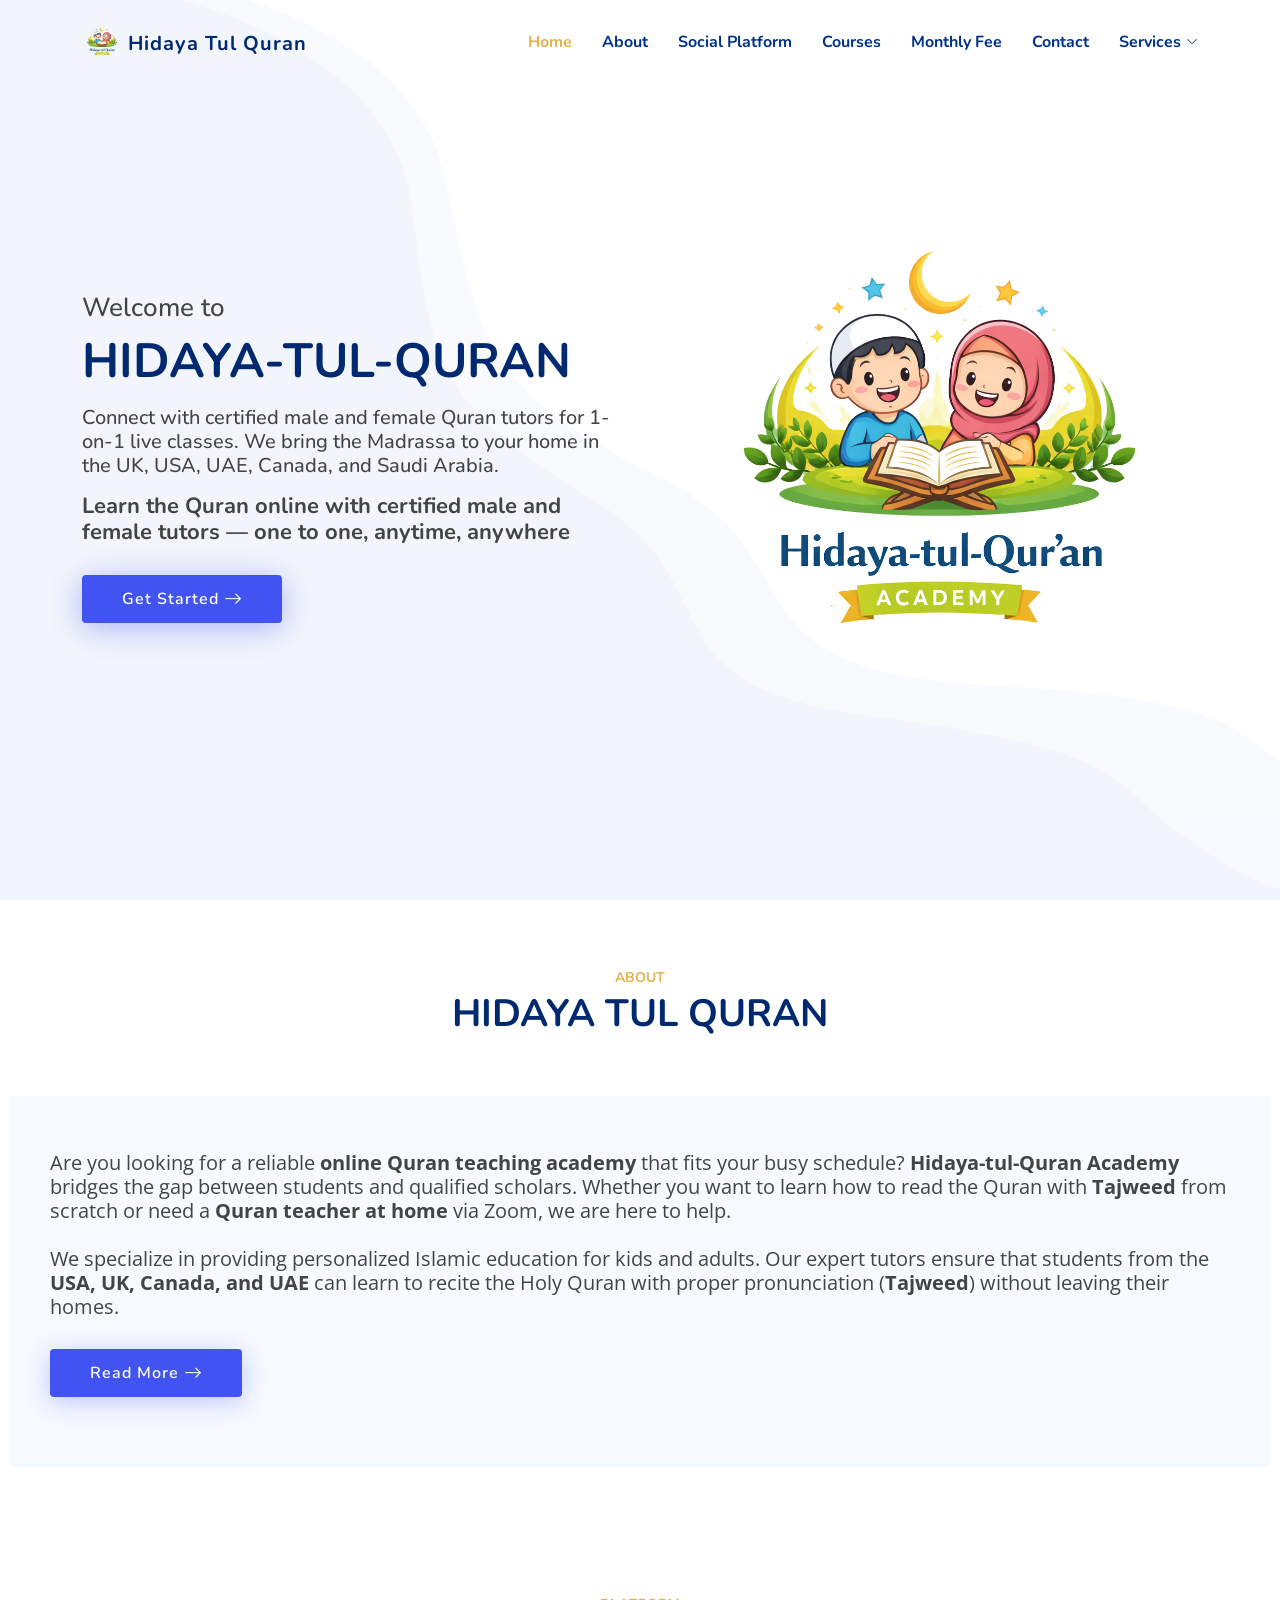
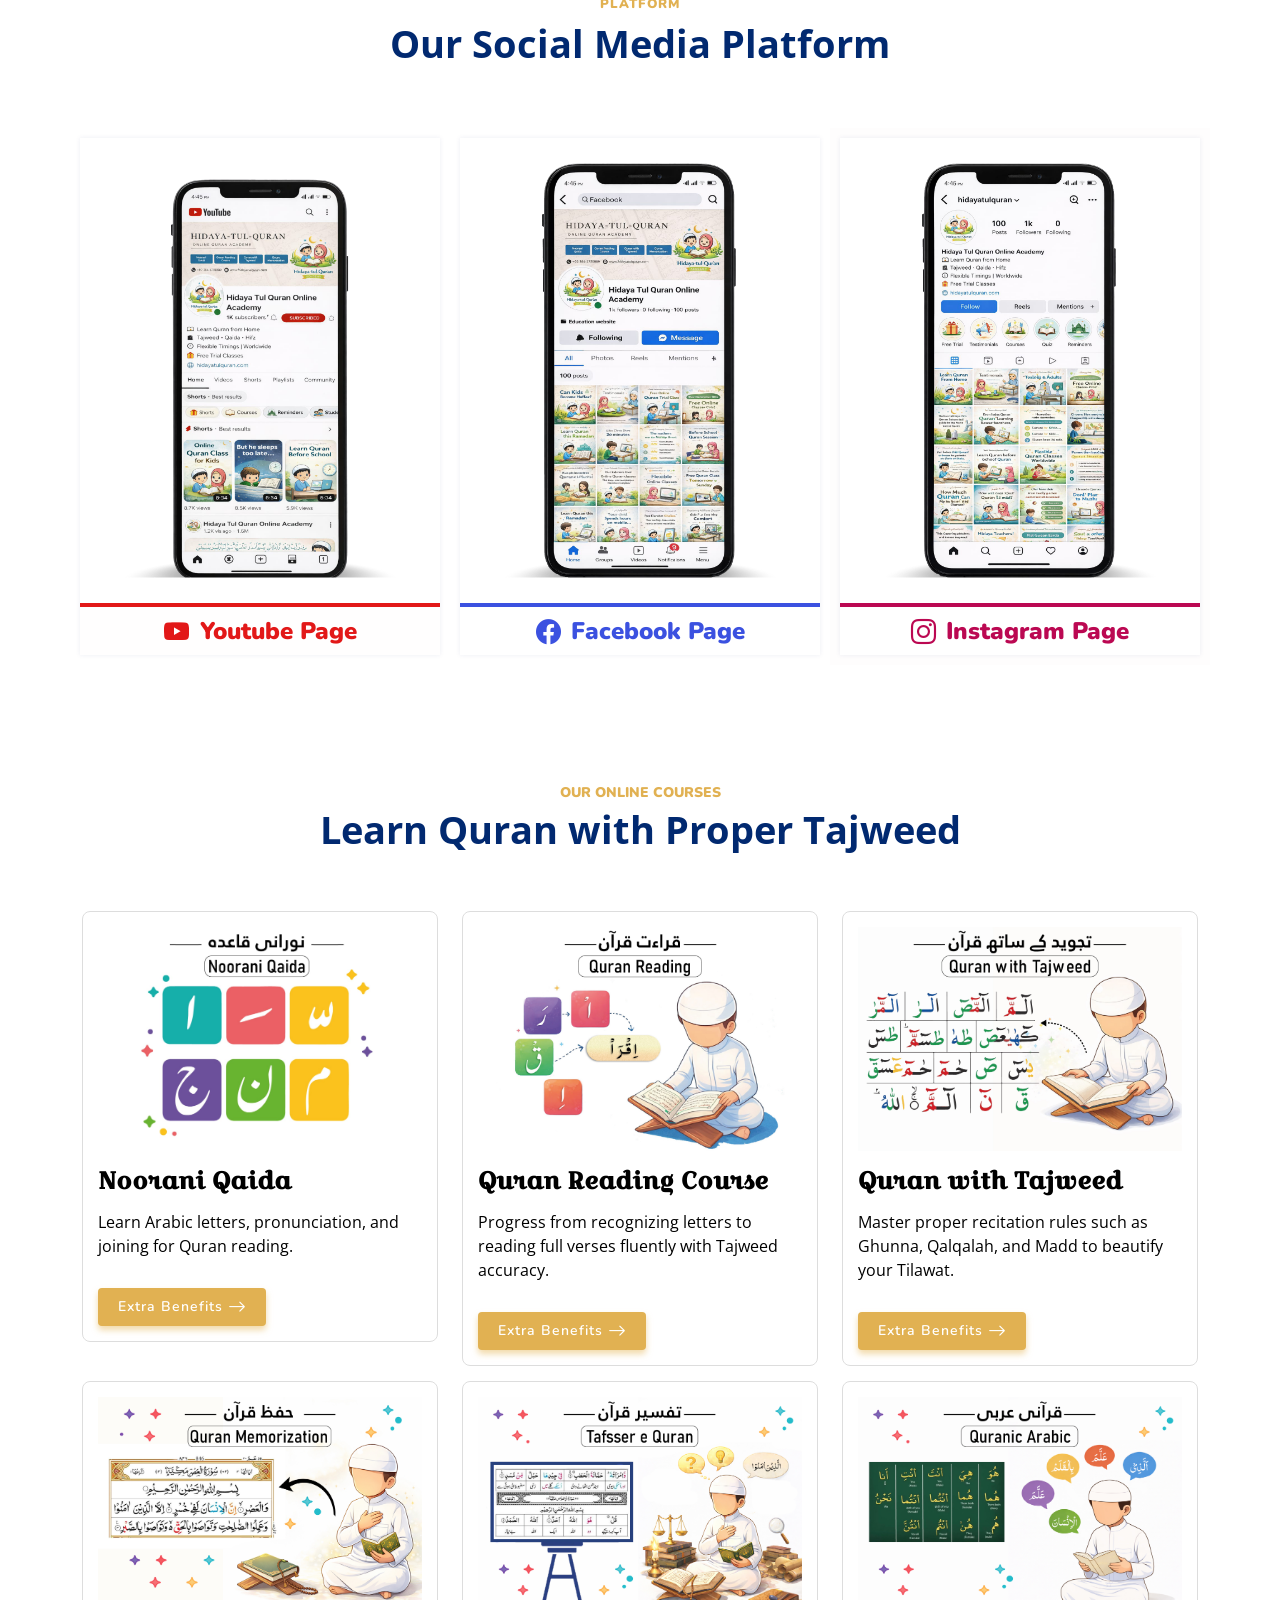
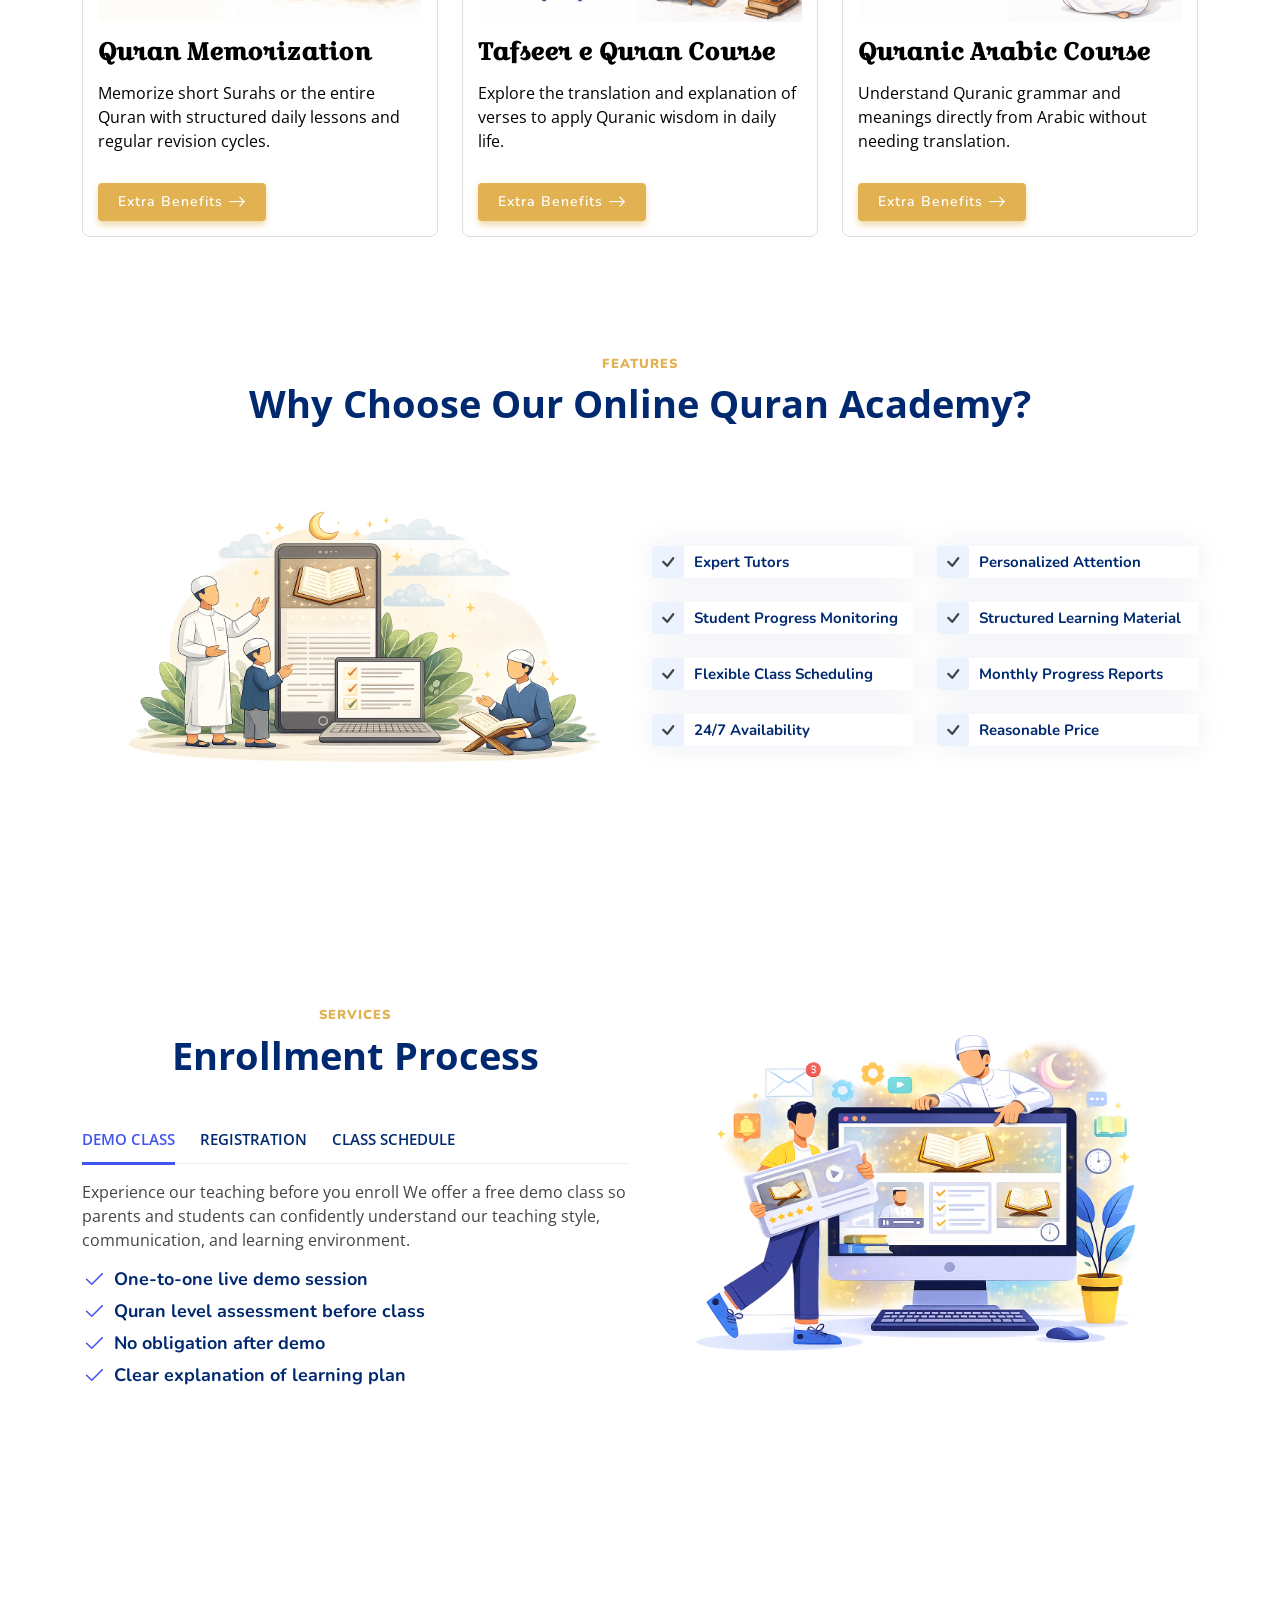
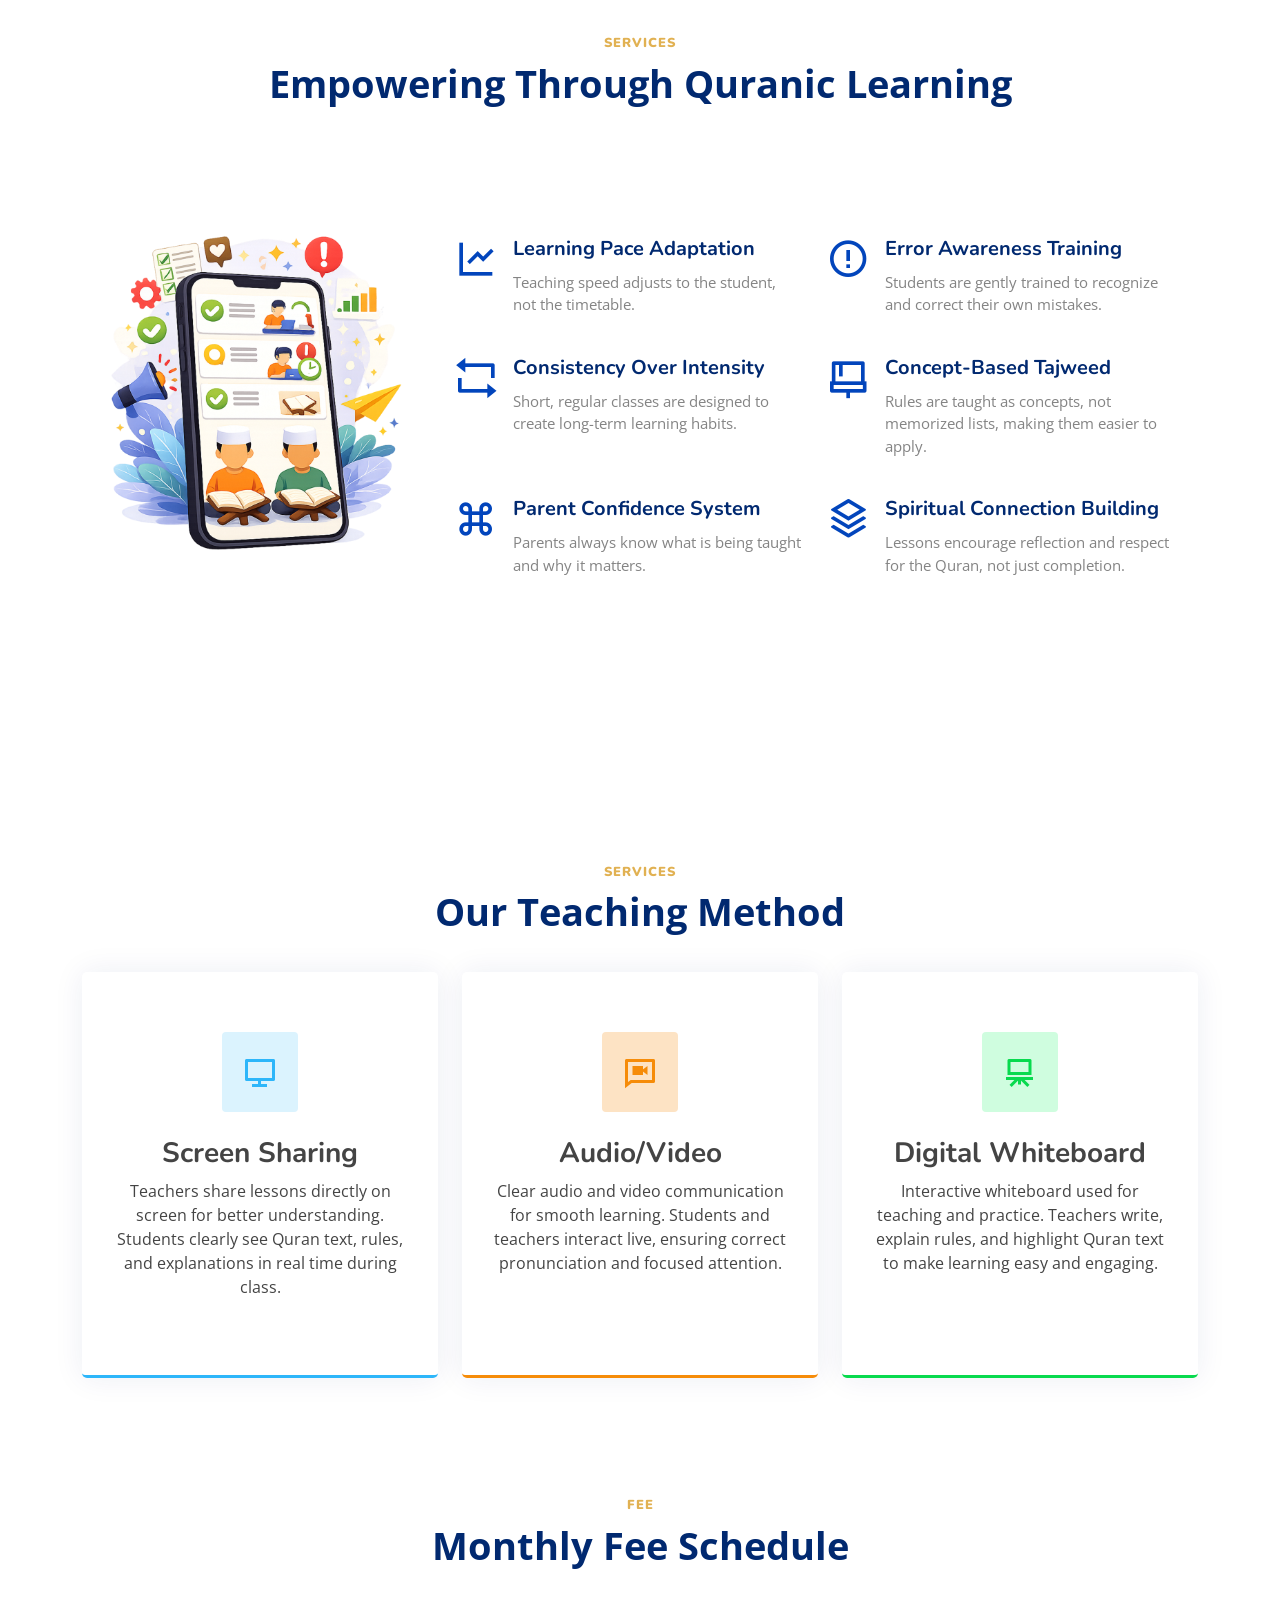
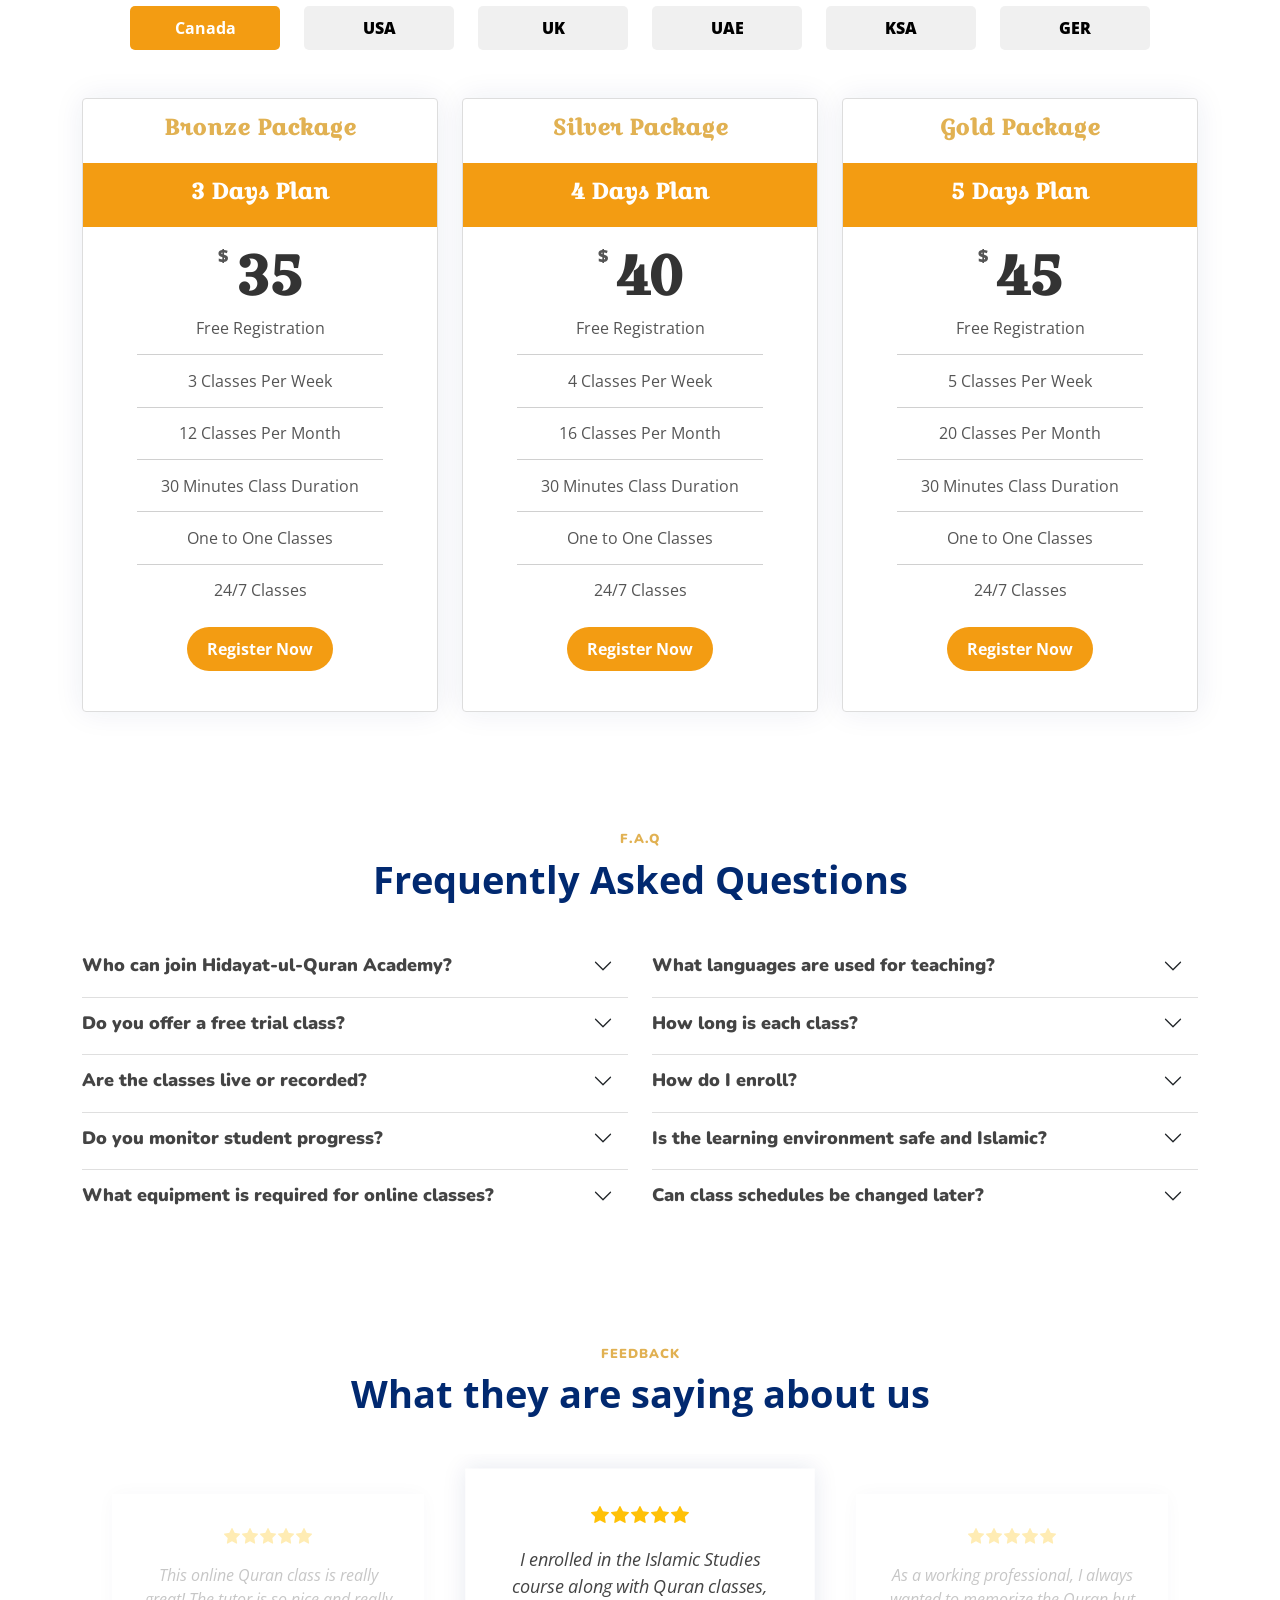
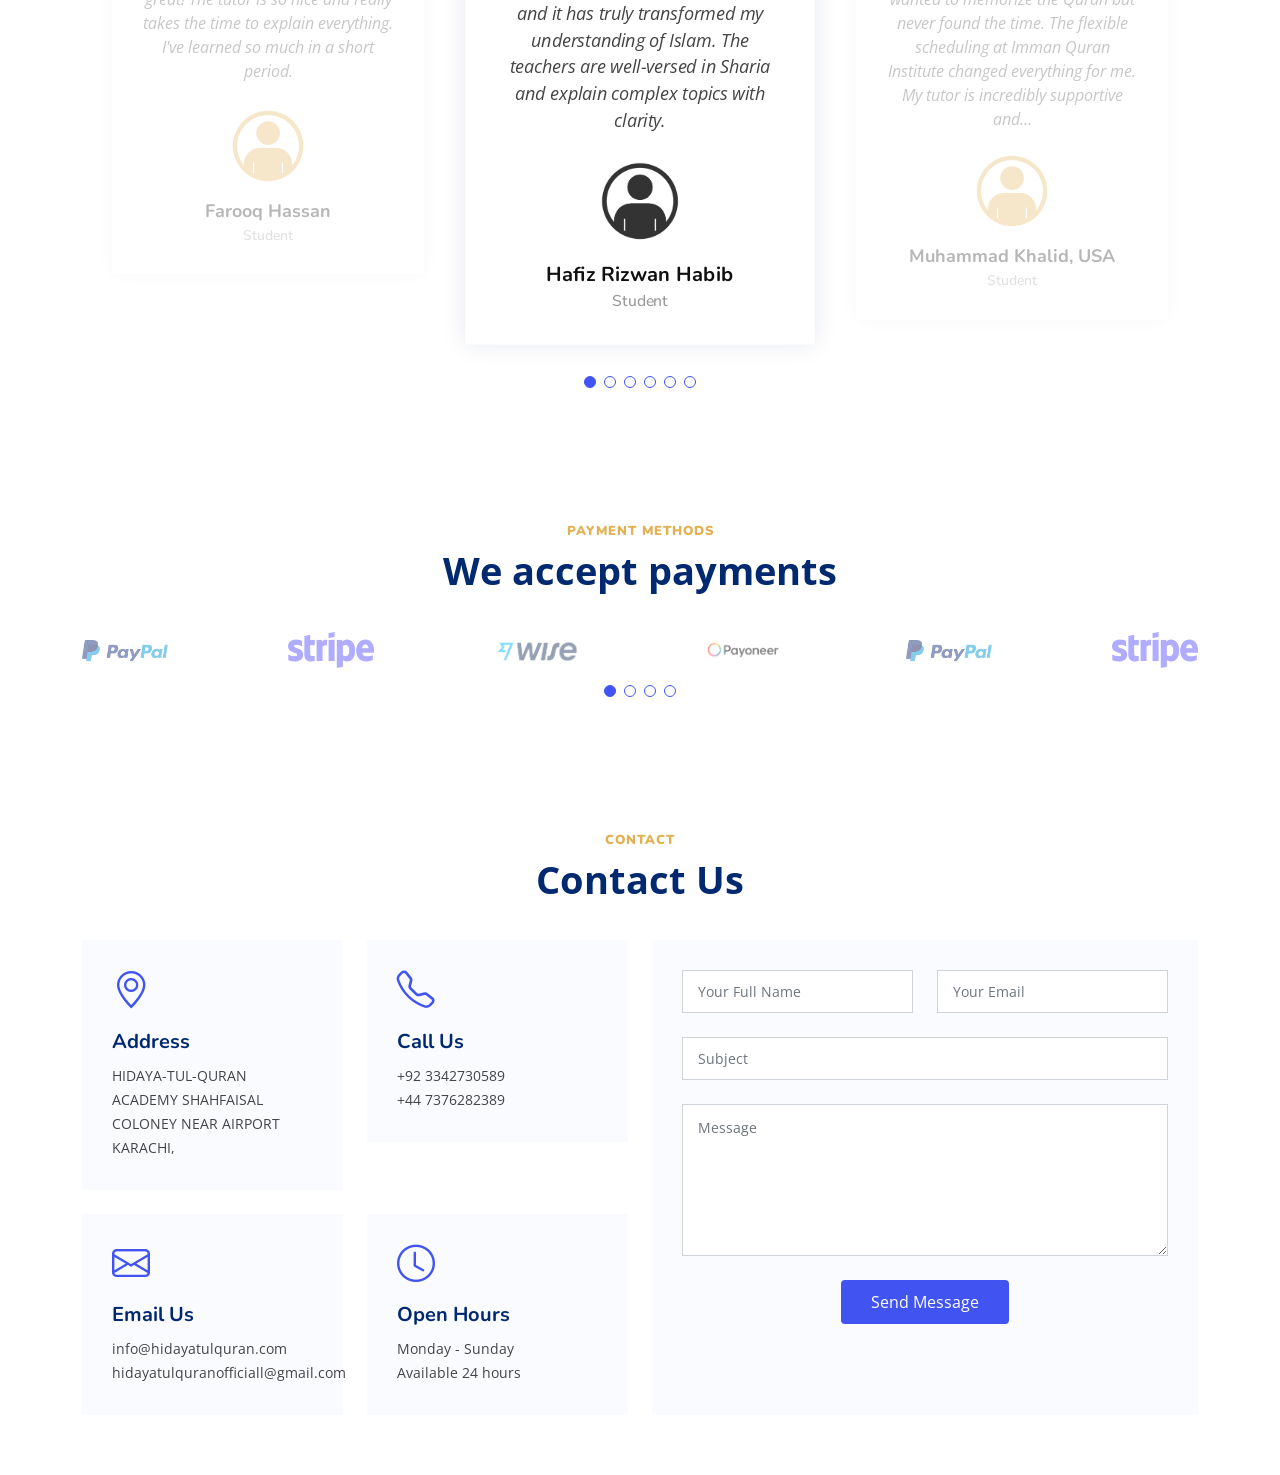
==== index.html @ 9918503b "first commit" ====
<!DOCTYPE html>
<html lang="en">

<head>
  <meta charset="utf-8">
  <meta content="width=device-width, initial-scale=1.0" name="viewport">

  <title>Hidaya Tul Quran - Index</title>

  <meta name="description"
    content="Hidayatul Quran is an online Quran academy offering Quranic education to students worldwide, including the USA, UK, KSA, Germany, Canada, and AED. Learn Quran, Tajweed, and Islamic studies from qualified teachers at your convenience.">

  <meta name="keywords"
    content="online Quran academy, Quran education, learn Quran, Tajweed, Quran classes, Quranic studies, Hidayatul Quran, Quran lessons, Quran online, Islamic studies, USA, UK, KSA, Germany, Canada, AEDExpert Tutors, Personalized Attention, Student Progress Monitoring, Structured Learning Material, Flexible Class Scheduling, Monthly Progress Reports, 24/7 Availability, Reasonable Price, Noorani Qaida, Quran Reading Course, Quran with Tajweed, Quran Memorization, Tafseer e Quran Course, Quranic Arabic Course">

  <!-- Favicons -->
  <link href="assets/img/hidayatulquran1.png" rel="icon" alt="hidayatulquran">
  <link href="assets/img/hidayatulquran1.png" rel="apple-touch-icon" alt="hidayatulquran">

  <!-- Google Fonts -->
  <link
    href="https://fonts.googleapis.com/css?family=Open+Sans:300,300i,400,400i,600,600i,700,700i|Nunito:300,300i,400,400i,600,600i,700,700i|Poppins:300,300i,400,400i,500,500i,600,600i,700,700i|Croissant+One|Noto+Sans&display=swap"
    rel="stylesheet">

  <link href="https://cdnjs.cloudflare.com/ajax/libs/font-awesome/5.15.4/css/all.min.css" rel="stylesheet">
  <!-- <link href="https://cdnjs.cloudflare.com/ajax/libs/font-awesome/5.15.4/css/all.min.css" rel="stylesheet"> -->

  <head>
    <link href="https://fonts.googleapis.com/css2?family=Noto+Sans&display=swap" rel="stylesheet">
  </head>

  <!-- Vendor CSS Files -->
  <link href="assets/vendor/bootstrap/css/bootstrap.min.css" rel="stylesheet">
  <link href="assets/vendor/bootstrap-icons/bootstrap-icons.css" rel="stylesheet">
  <link href="assets/vendor/aos/aos.css" rel="stylesheet">
  <link href="assets/vendor/remixicon/remixicon.css" rel="stylesheet">
  <link href="assets/vendor/swiper/swiper-bundle.min.css" rel="stylesheet">
  <link href="assets/vendor/glightbox/css/glightbox.min.css" rel="stylesheet">

  <!-- Template Main CSS File -->
  <link href="assets/css/style.css" rel="stylesheet">

  <!-- =======================================================
  * Template Name: FlexStart - v1.4.0
  * Template URL: https://bootstrapmade.com/flexstart-bootstrap-startup-template/
  * Author: BootstrapMade.com
  * License: https://bootstrapmade.com/license/
  ======================================================== -->

  <style>
    .plan-card {
      border: 1px solid #ddd;
      border-radius: 8px;
      padding: 20px;
      text-align: center;
      background-color: #e74c3c;
      /* Red background color */
      box-shadow: 0 4px 10px rgba(0, 0, 0, 0.1);
      transition: transform 0.3s ease;
    }

    .plan-card:hover {
      transform: translateY(-10px);
    }

    .plan-title {
      color: #ffffff;
      font-size: 22px;
      font-weight: bold;
    }

    .plan-price {
      font-size: 36px;
      font-weight: bold;
      color: #333;
    }

    .plan-card p {
      color: #555;
      margin-bottom: 10px;
    }

    .btn-register {
      background-color: #f39c12;
      border-radius: 50px;
      padding: 12px 20px;
      border: none;
      color: white;
      font-weight: bold;
      margin-top: 15px;
      cursor: pointer;
      transition: background-color 0.3s;
    }

    .btn-register:hover {
      background-color: #e67e22;
    }
  </style>

  <script>
    function toggleText() {
      var moreText = document.getElementById("moreText");
      var readMoreButton = document.querySelector(".btn-read-more span");

      if (moreText.style.display === "none") {
        moreText.style.display = "block";
        readMoreButton.textContent = "Read Less";
      } else {
        moreText.style.display = "none";
        readMoreButton.textContent = "Read More";
      }
    }
  </script>
</head>

<body>

  <!-- ======= Header ======= -->
  <header id="header" class="header fixed-top">
    <div class="container-fluid container-xl d-flex align-items-center justify-content-between">

      <a href="index.html" class="logo d-flex align-items-center">
        <img src="assets/img/hidayatulquran1.png" alt="">
        <span style="font-size: 20px;">Hidaya Tul Quran</span>
      </a>

      <nav id="navbar" class="navbar">
        <ul>
          <li><a class="nav-link scrollto active" href="#hero">Home</a></li>
          <li><a class="nav-link scrollto" href="#about">About</a></li>
          <li><a class="nav-link scrollto" href="#SocialPlatform">Social Platform</a></li>
          <li><a class="nav-link scrollto" href="#QuranCourses">Courses</a></li>
          <li><a class="nav-link scrollto" href="#MonthlyFee">Monthly Fee</a></li>
          <li><a class="nav-link scrollto" href="#contact">Contact</a></li>
          <li class="dropdown"><a href="#"><span>Services</span> <i class="bi bi-chevron-down"></i></a>
            <ul>
              <li><a href="#EnrollmentProcess">Enrollment Process</a></li>

              <li class="dropdown"><a href="#"><span>Specialities</span> <i class="bi bi-chevron-right"></i></a>
                <ul>
                  <li><a href="#features">Why Choose</a></li>
                  <li><a href="#OurTeachingMethod">Our Teaching Method</a></li>
                  <li><a href="#EmpoweringStudents">Empowering Students</a></li>

                </ul>
              </li>
              <li><a href="#faq">F.A.Q</a></li>
            </ul>
          </li>
        </ul>
        <i class="bi bi-list mobile-nav-toggle"></i>
      </nav><!-- .navbar -->

    </div>
  </header><!-- End Header -->

  <!-- ======= Hero Section ======= -->
  <section id="hero" class="hero d-flex align-items-center">

    <div class="container">
      <div class="row">
        <div class="col-lg-6 d-flex flex-column justify-content-center">
          <!-- <h2 data-aos="fade-up" data-aos-delay="400">Assalamu 'Alaikum, Welcome to</h2> -->
          <h2 data-aos="fade-up" style="margin-bottom: 10px;">Welcome to</h2>
          <h1 data-aos="fade-up">HIDAYA-TUL-QURAN</h1>
          <!-- <h2 data-aos="fade-up" data-aos-delay="400">Islamic Scholar, President and Founder of Jamia'Ali (R.A)</h2> -->
          <h2 data-aos="fade-up" data-aos-delay="400" style="font-size: 20px;">Connect with certified male and female
            Quran tutors for 1-on-1 live classes. We bring the Madrassa to your home in the UK, USA, UAE, Canada, and
            Saudi Arabia.
          </h2>
          <h2 data-aos="fade-up" data-aos-delay="400" style="font-size: 22px; font-weight: bold;">
            Learn the Quran online with certified male and female tutors — one to one, anytime, anywhere
          </h2>

          <div data-aos="fade-up" data-aos-delay="600">
            <div class="text-center text-lg-start">
              <a href="#about"
                class="btn-get-started scrollto d-inline-flex align-items-center justify-content-center align-self-center">
                <span>Get Started</span>
                <i class="bi bi-arrow-right"></i>
              </a>
            </div>
          </div>
        </div>
        <div class="col-lg-6 hero-img" data-aos="zoom-out" data-aos-delay="100" style="padding: 1%;">
          <img src="assets/img/hidayatulquran1.png" class="img-fluid" , width="95%" , height='95%' ,
            alt="hidayatulquran">
        </div>
      </div>
    </div>

  </section><!-- End Hero -->

  <main id="main">
    <!-- ======= Values Section ======= -->
    <section id="about" class="about">

      <div data-aos="fade-up" style="width: 100%; padding: 10px; ">
        <header class="section-header">
          <h3 style="color: #E1B152;">About</h23>
            <p>Hidaya Tul Quran</p>
        </header>

        <div class="content" style="width: 100%;">
          <p style="font-size: 20px;">
            Are you looking for a reliable <strong>online Quran teaching academy</strong> that fits your busy schedule?
            <strong>Hidaya-tul-Quran Academy</strong> bridges the gap between students and qualified scholars. Whether
            you want to learn how to read the Quran with <strong>Tajweed</strong> from scratch or need a <strong>Quran
              teacher at home</strong> via Zoom, we are here to help.
            </br>
            <br>
            We specialize in providing personalized Islamic education for kids and adults. Our expert tutors ensure that
            students from the <strong>USA, UK, Canada, and UAE</strong> can learn to recite the Holy Quran with proper
            pronunciation (<strong>Tajweed</strong>) without leaving their homes.
            </br>

          <div class="text-center text-lg-start">
            <a href="javascript:void(0);"
              class="btn-read-more d-inline-flex align-items-center justify-content-center align-self-center"
              onclick="toggleText()">
              <span>Read More</span>
              <i class="bi bi-arrow-right"></i>
            </a>
          </div>
          <!-- The additional content hidden by default -->
          <div id="moreText" style="display:none;">
            <br>
            <strong style="font-size: 24px;">Why choose Hidaya-tul-Quran Academy?</strong>
            <ul style="font-size: 18px; margin: 15px;">
              <li><strong>Qualified & Experienced Teachers:</strong> Our teachers are Huffaz, Tajweed-certified, and
                well-trained, with experience teaching children and adults worldwide.</li>
              <li><strong>One-to-One Live Online Classes:</strong> We provide personalized 1-on-1 sessions, so every
                student gets full attention and learns at their own pace.</li>
              <li><strong>Tajweed-Focused Learning:</strong> We emphasize correct pronunciation (Makharij) and proper
                Tajweed rules, not just reading.</li>
              <li><strong>Courses for All Ages:</strong>
                <ul>
                  <li>Kids (beginners & school-age)</li>
                  <li>Adults (beginners & advanced)</li>
                  <li>New Muslims</li>
                  <li>Everyone is welcome</li>
                </ul>
              </li>
              <li><strong>Flexible Class Timings:</strong> We offer flexible schedules suitable for USA, UK, Canada,
                Australia, Europe, and Middle East time zones.</li>
              <li><strong>Free Trial Class:</strong> Students can attend a free trial class before enrolling — no
                obligation.</li>
              <li><strong>Structured & Easy Curriculum:</strong> Our courses are step-by-step, easy to follow, and
                designed to build confidence quickly.</li>
              <li><strong>Progress Tracking & Feedback:</strong> Regular assessments, feedback, and progress reports
                help students improve consistently.</li>
            </ul>
          </div>

          </p>
        </div>
      </div>

    </section>
    <!-- End Values Section -->




    <!-- ======= Values Section ======= -->
    <section id="SocialPlatform" class="values">

      <div class="container" data-aos="fade-up">
        <header class="section-header">
          <h2 style="color: #E1B152;"><strong>Platform</strong></h2>
          <p>Our Social Media Platform</p>
        </header>

        <div class="row">
          <div class="col-12 col-md-6 col-lg-4 mt-4" style="padding: 10px;">
            <a href="https://www.youtube.com/channel/UCDiUcDx4tqPCqvENApO9Gvg">
              <div class="box" data-aos="fade-up" data-aos-delay="400" style="padding: 0px; background-color: #ffffff;">
                <img src="assets/img/hidayatulquran_youtubechannel.png" class="img-fluid"
                  alt="hidayatulquran_youtubechannel">
                <div
                  style="display: flex; align-items: center; justify-content: center; background-color: #fffefe; margin-top: 15px; border-top: 4px solid #e21818; padding: 5px;">
                  <i class="bi bi-youtube" style="color: #e21818; font-size: 25px; margin-right: 10px;"></i>
                  <h3 style="margin-top: 0px; color: #e21818; margin-bottom: 0px;">

                    <strong>
                      Youtube Page
                    </strong>
                  </h3>
                </div>
              </div>
            </a>
          </div>

          <div class="col-12 col-md-6 col-lg-4 mt-4" style="padding: 10px;">
            <a href="https://www.facebook.com/profile.php?id=61586928376019">
              <div class="box" data-aos="fade-up" data-aos-delay="400" style="padding: 0px; background-color: #ffffff;">
                <img src="assets/img/hidayatulquran_facebookchannel.png" class="img-fluid"
                  alt="hidayatulquran_facebookchannel">
                <div
                  style="display: flex; align-items: center; justify-content: center; background-color: #ffffff; margin-top: 15px; border-top: 4px solid #3b51e0; padding: 5px;">
                  <i class="bi bi-facebook" style="color: #3b51e0; font-size: 25px; margin-right: 10px;"></i>
                  <h3 style="margin-top: 0px; color: #3b51e0; margin-bottom: 0px;">

                    <strong>
                      Facebook Page
                    </strong>
                  </h3>
                </div>
              </div>
            </a>
          </div>

          <div class="col-12 col-md-6 col-lg-4 mt-4" style="padding: 10px; background-color: #fefdfd;">
            <a href="https://www.instagram.com/hidayatulquranofficiall/">
              <div class="box" data-aos="fade-up" data-aos-delay="400" style="padding: 0px; background-color: #ffffff;">
                <img src="assets/img/hidayatulquran_instagramchannel.png" class="img-fluid"
                  alt="hidayatulquran_instagramchannel">
                <div
                  style="display: flex; align-items: center; justify-content: center; background-color: #ffffff; margin-top: 15px; border-top: 4px solid #bb0852; padding: 5px;">
                  <i class="bi bi-instagram" style="color: #bb0852; font-size: 25px; margin-right: 10px;"></i>
                  <h3 style="margin-top: 0px; color: #bb0852; margin-bottom: 0px;">
                    <strong>
                      Instagram Page
                    </strong>
                  </h3>
                </div>
              </div>
            </a>
          </div>
        </div>

      </div>

    </section><!-- End Values Section -->

    <!-- Custom Media Queries for Responsiveness -->
    <style>
      @media (max-width: 767px) {
        .values .row {
          flex-direction: column;
          align-items: center;
        }

        .values .col-12 {
          margin-bottom: 20px;
        }
      }
    </style>


    <!-- ======= Our Online Quran Courses Section ======= -->
    <section id="QuranCourses" class="courses">
      <div class="container" data-aos="fade-up">
        <header class="section-header">
          <h3 style="color: #E1B152;">
            <strong>
              Our Online Courses
            </strong>
          </h3>
          <p>Learn Quran with Proper Tajweed</p>
        </header>

        <div class="row">
          <!-- Noorani Qaida Card -->
          <div class="col-lg-4 mt-4 mt-lg-0">
            <a>
              <div class="box" data-aos="fade-up" data-aos-delay="400"
                style="display: flex; flex-direction: column; justify-content: space-between; min-height: 350px; padding: 15px; background-color: #fff; border: 1px solid #ddd; border-radius: 8px;">
                <img src="assets/img/NooraniQaida_hidayatulquran_Academy.jpg" class="img-fluid"
                  alt="NooraniQaida_hidayatulquran_Academy" style="width: 100%; height: 100%; object-fit: cover;">
                <h2 style="margin-top: 15px; color: #000000; font-family: 'Croissant One', sans-serif;">Noorani Qaida
                </h2>
                <p style="flex-grow: 1; color: #000000;">Learn Arabic letters, pronunciation, and joining for Quran
                  reading.</p>
                <!-- Hidden Content -->
                <div id="extraBenefit1" style="display: none; color: #000000; font-size: 12px;">
                  <p style="padding: 0px; margin: 0px; margin-bottom: 10px; font-weight: bold; font-size: 14px;">You can
                    choose one free course:</p>
                  <ul>
                    <!-- <li>The Method of Salah, Its Rulings, and Translation.</li> -->
                    <!-- <li>The Method of ablution, Its Rulings.</li> -->
                    <!-- <li>The Method of Ghusal, Its Rulings.</li> -->
                    <!-- <li>Rules of Purification (Tahārat).</li> -->
                    <!-- <li>Islamic Etiquette of Life.</li> -->
                    <li>Seerat Nabi (S.A.W).</li>
                    <li>Multuple Duas.</li>
                    <li>Six kalimas.</li>
                    <li>Hadith.</li>
                  </ul>
                </div>
                <div class="text-left" style="margin: 0px;">
                  <a href="javascript:void(0);" class="btn-extra-benefit" onclick="toggleExtraBenefit(1)"
                    style="margin-top: 0px; padding: 10px 20px; background-color: #E1B152; color: #fff; border-radius: 4px; text-align: center; display: inline-flex; align-items: center; justify-content: center; font-size: 16px; box-shadow: 0 4px 6px rgba(234, 194, 114, 0.6);">
                    <span>Extra Benefits</span>
                    <i class="bi bi-arrow-right"></i>
                  </a>
                </div>
              </div>
            </a>
          </div>

          <!-- Quran Reading Course Card -->
          <div class="col-lg-4 mt-4 mt-lg-0">
            <a href="#">
              <div class="box" data-aos="fade-up" data-aos-delay="400"
                style="display: flex; flex-direction: column; justify-content: space-between; min-height: 350px; padding: 15px; background-color: #fff; border: 1px solid #ddd; border-radius: 8px;">
                <!-- <img src="assets/img/Quran-Memorization.webp" class="img-fluid" alt="Quran Reading Course"
              style="max-width: 100%; height: auto;"> -->
                <img src="assets/img/QuranReadingCourse_hidayatulquran_Academy.jpeg" class="img-fluid"
                  alt="NooraniQaida_hidayatulquran_Academy" style="width: 100%; height: 100%; object-fit: cover;">
                <h2 style="margin-top: 15px; color: #000000; font-family: 'Croissant One', sans-serif;">Quran Reading
                  Course</h2>
                <p style="flex-grow: 1; color: #000000;">Progress from recognizing letters to reading full verses
                  fluently with Tajweed accuracy.</p>
                <!-- Hidden Content -->
                <div id="extraBenefit2" style="display: none; color: #000000; font-size: 12px;">
                  <p style="padding: 0px; margin: 0px; margin-bottom: 10px; font-weight: bold; font-size: 14px;">You can
                    choose one free course:</p>
                  <ul>
                    <!-- <li>The Method of Salah, Its Rulings, and Translation.</li> -->
                    <!-- <li>The Method of Ghusal, Its Rulings.</li> -->
                    <!-- <li>Rules of Purification (Tahārat).</li> -->
                    <!-- <li>Islamic Etiquette of Life.</li> -->
                    <!-- <li>Six kalimas.</li> -->
                    <li>The Method of ablution (Wazu), Its Rulings.</li>
                    <li>Seerat Nabi (S.A.W).</li>
                    <li>Multuple Duas.</li>
                    <li>Hadith.</li>
                  </ul>
                </div>
                <div class="text-left" style="margin-top: auto;">
                  <a href="javascript:void(0);" class="btn-extra-benefit" onclick="toggleExtraBenefit(2)"
                    style="margin-top: 0px; padding: 10px 20px; background-color: #E1B152; color: #fff; border-radius: 4px; text-align: center; display: inline-flex; align-items: center; justify-content: center; font-size: 16px; box-shadow: 0 4px 6px rgba(234, 194, 114, 0.6);">
                    <span>Extra Benefits</span>
                    <i class="bi bi-arrow-right"></i>
                  </a>
                </div>
              </div>
            </a>
          </div>

          <!-- Quran with Tajweed Card -->
          <div class="col-lg-4 mt-4 mt-lg-0">
            <a>
              <div class="box" data-aos="fade-up" data-aos-delay="600"
                style="display: flex; flex-direction: column; justify-content: space-between; min-height: 350px; padding: 15px; background-color: #fff; border: 1px solid #ddd; border-radius: 8px;">
                <!-- <img src="assets/img/QuranWithTajweed_hidayatulquran_Academy.jpeg" class="img-fluid" alt="Quran with Tajweed"
                  style="max-width: 100%; height: auto;"> -->
                <img src="assets/img/QuranWithTajweed_hidayatulquran_Academy.jpeg" class="img-fluid"
                  alt="QuranWithTajweed_hidayatulquran_Academy" style="width: 100%; height: 100%; object-fit: cover;">
                <h2 style="margin-top: 15px; color: #000000; font-family: 'Croissant One', sans-serif;">Quran with
                  Tajweed</h2>
                <p style="flex-grow: 1; color: #000000;">Master proper recitation rules such as Ghunna, Qalqalah, and
                  Madd to beautify your Tilawat.</p>
                <!-- Hidden Content -->
                <div id="extraBenefit3" style="display: none; color: #000000; font-size: 12px;">
                  <p style="padding: 0px; margin: 0px; margin-bottom: 10px; font-weight: bold; font-size: 14px;">You can
                    choose one free course:</p>
                  <ul>
                    <!-- <li>The Method of Salah, Its Rulings, and Translation.</li> -->
                    <!-- <li>Rules of Purification (Tahārat).</li> -->
                    <!-- <li>Islamic Etiquette of Life.</li> -->
                    <!-- <li>Six kalimas.</li> -->
                    <li>The Method of ablution (Wazu), Its Rulings.</li>
                    <li>The Method of Ghusal, Its Rulings.</li>
                    <!-- <li>Multuple Duas.</li> -->
                    <li>Seerat Nabi (S.A.W).</li>
                    <li>Hadith.</li>
                  </ul>
                </div>
                <div class="text-left" style="margin-top: auto;">
                  <a href="javascript:void(0);" class="btn-extra-benefit" onclick="toggleExtraBenefit(3)"
                    style="margin-top: 0px; padding: 10px 20px; background-color: #E1B152; color: #fff; border-radius: 4px; text-align: center; display: inline-flex; align-items: center; justify-content: center; font-size: 16px; box-shadow: 0 4px 6px rgba(234, 194, 114, 0.6);">
                    <span>Extra Benefits</span>
                    <i class="bi bi-arrow-right"></i>
                  </a>
                </div>
              </div>
            </a>
          </div>

          <!-- Quran Memorization Card -->
          <div class="col-lg-4 mt-4 mt-lg-0" style="padding-top: 15px;">
            <a href="#">
              <div class="box" data-aos="fade-up" data-aos-delay="800"
                style="display: flex; flex-direction: column; justify-content: space-between; min-height: 350px; padding: 15px; background-color: #fff; border: 1px solid #ddd; border-radius: 8px;">
                <img src="assets/img/QuranMemorization_hidayatulquran_Academy.jpeg" class="img-fluid"
                  alt="QuranMemorization_hidayatulquran_Academy" style="width: 100%; height: 100%; object-fit: cover;">
                <h2 style="margin-top: 15px; color: #000000; font-family: 'Croissant One', sans-serif;">Quran
                  Memorization</h2>
                <p style="flex-grow: 1; color: #000000;">Memorize short Surahs or the entire Quran with structured daily
                  lessons and regular revision cycles.</p>
                <!-- Hidden Content -->
                <div id="extraBenefit4" style="display: none; color: #000000; font-size: 12px;">
                  <p style="padding: 0px; margin: 0px; margin-bottom: 10px; font-weight: bold; font-size: 14px;">You can
                    choose one free course:</p>
                  <ul>
                    <!-- <li>Rules of Purification (Tahārat).</li> -->
                    <!-- <li>Islamic Etiquette of Life.</li> -->
                    <!-- <li>Six kalimas.</li> -->
                    <li>The Method of Salah, Its Rulings, and Translation.</li>
                    <li>The Method of ablution (Wazu), Its Rulings.</li>
                    <li>The Method of Ghusal, Its Rulings.</li>
                    <!-- <li>Multuple Duas.</li> -->
                    <li>Seerat Nabi (S.A.W).</li>
                    <!-- <li>Hadith.</li> -->
                  </ul>
                </div>
                <div class="text-left" style="margin-top: auto;">
                  <a href="javascript:void(0);" class="btn-extra-benefit" onclick="toggleExtraBenefit(4)"
                    style="margin-top: 0px; padding: 10px 20px; background-color: #E1B152; color: #fff; border-radius: 4px; text-align: center; display: inline-flex; align-items: center; justify-content: center; font-size: 16px; box-shadow: 0 4px 6px rgba(234, 194, 114, 0.6);">
                    <span>Extra Benefits</span>
                    <i class="bi bi-arrow-right"></i>
                  </a>
                </div>
              </div>
            </a>
          </div>

          <!-- Tafseer e Quran Course Card -->
          <div class="col-lg-4 mt-4 mt-lg-0" style="padding-top: 15px;">
            <a href="#">
              <div class="box" data-aos="fade-up" data-aos-delay="1000"
                style="display: flex; flex-direction: column; justify-content: space-between; min-height: 350px; padding: 15px; background-color: #fff; border: 1px solid #ddd; border-radius: 8px;">
                <img src="assets/img/TafseerQuran_hidayatulquran_Academy.jpeg" class="img-fluid"
                  alt="TafseerQuran_hidayatulquran_Academy" alt="TafseerQuran_hidayatulquran_Academy"
                  style="width: 100%; height: 100%; object-fit: cover;">
                <h2 style="margin-top: 15px; color: #000000; font-family: 'Croissant One', sans-serif;">Tafseer e Quran
                  Course</h2>
                <p style="flex-grow: 1; color: #000000;">Explore the translation and explanation of verses to apply
                  Quranic wisdom in daily life.</p>
                <!-- Hidden Content -->
                <div id="extraBenefit5" style="display: none; color: #000000; font-size: 12px;">
                  <p style="padding: 0px; margin: 0px; margin-bottom: 10px; font-weight: bold; font-size: 14px;">You can
                    choose one free course:</p>
                  <ul>
                    <!-- <li>Six kalimas.</li> -->
                    <li>The Method of Salah, Its Rulings, and Translation.</li>
                    <li>The Method of ablution(Wazu), Its Rulings.</li>
                    <li>The Method of Ghusal, Its Rulings.</li>
                    <li>Islamic Etiquette of Life.</li>
                    <!-- <li>Rules of Purification (Tahārat).</li> -->
                    <!-- <li>Multuple Duas.</li> -->
                    <!-- <li>Seerat Nabi (S.A.W).</li> -->
                    <!-- <li>Hadith.</li> -->
                  </ul>
                </div>
                <div class="text-left" style="margin-top: auto;">
                  <a href="javascript:void(0);" class="btn-extra-benefit" onclick="toggleExtraBenefit(5)"
                    style="margin-top: 0px; padding: 10px 20px; background-color: #E1B152; color: #fff; border-radius: 4px; text-align: center; display: inline-flex; align-items: center; justify-content: center; font-size: 16px; box-shadow: 0 4px 6px rgba(234, 194, 114, 0.6);">
                    <span>Extra Benefits</span>
                    <i class="bi bi-arrow-right"></i>
                  </a>
                </div>
              </div>
            </a>
          </div>

          <!-- Quranic Arabic Course Card -->
          <div class="col-lg-4 mt-4 mt-lg-0" style="padding-top: 15px;">
            <a href="#">
              <div class="box" data-aos="fade-up" data-aos-delay="1200"
                style="display: flex; flex-direction: column; justify-content: space-between; min-height: 350px; padding: 15px; background-color: #fff; border: 1px solid #ddd; border-radius: 8px;">
                <img src="assets/img/QuranicArabic_hidayatulquran_Academy.jpeg" class="img-fluid"
                  alt="QuranicArabic_hidayatulquran_Academy" style="max-width: 100%; height: auto;">
                <h2 style="margin-top: 15px; color: #000000; font-family: 'Croissant One', sans-serif;">Quranic Arabic
                  Course</h2>
                <p style="flex-grow: 1; color: #000000;">Understand Quranic grammar and meanings directly from Arabic
                  without needing translation.</p>
                <!-- Hidden Content -->
                <div id="extraBenefit6" style="display: none; color: #000000; font-size: 12px;">
                  <p style="padding: 0px; margin: 0px; margin-bottom: 10px; font-weight: bold; font-size: 14px;">You can
                    choose one free course:</p>
                  <ul>
                    <!-- <li>Six kalimas.</li> -->
                    <li>The Method of Salah, Its Rulings, and Translation.</li>
                    <li>The Method of ablution(Wazu), Its Rulings.</li>
                    <li>The Method of Ghusal, Its Rulings.</li>
                    <li>Rules of Purification (Tahārat).</li>
                    <!-- <li>Islamic Etiquette of Life.</li> -->
                    <!-- <li>Multuple Duas.</li> -->
                    <!-- <li>Seerat Nabi (S.A.W).</li> -->
                    <!-- <li>Hadith.</li> -->
                  </ul>
                </div>
                <div class="text-left" style="margin-top: auto;">
                  <a href="javascript:void(0);" class="btn-extra-benefit" onclick="toggleExtraBenefit(6)"
                    style="margin-top: 0px; padding: 10px 20px; background-color: #E1B152; color: #fff; border-radius: 4px; text-align: center; display: inline-flex; align-items: center; justify-content: center; font-size: 16px; box-shadow: 0 4px 6px rgba(234, 194, 114, 0.6);">
                    <span>Extra Benefits</span>
                    <i class="bi bi-arrow-right"></i>
                  </a>
                </div>
              </div>
            </a>
          </div>
          <script>
            function toggleExtraBenefit(cardNumber) {
              var extraBenefit = document.getElementById("extraBenefit" + cardNumber);
              // var btn = document.querySelector(".btn-extra-benefit span");
              if (extraBenefit.style.display === "none") {
                extraBenefit.style.display = "block";
                // btn.textContent = "Read Less1";
              } else {
                extraBenefit.style.display = "none";
                // btn.textContent = "Extra Benefits";
              }
            }
          </script>
        </div>
      </div>
    </section><!-- End Our Online Quran Courses Section -->


    <!-- ======= Features Section ======= -->
    <section id="features" class="features">

      <div class="container" data-aos="fade-up">

        <header class="section-header">
          <h2 style="color: #E1B152;"><strong>Features</strong></h2>
          <p>Why Choose Our Online Quran Academy?</p>
        </header>

        <div class="row">

          <div class="col-lg-6">
            <img src="assets/img/Specialities1_hidayatulquran_Academy.png" class="img-fluid"
              alt="Specialities1_hidayatulquran_Academy" style="width: 100%; height: 100%; object-fit: cover;">
          </div>

          <div class="col-lg-6 mt-5 mt-lg-0 d-flex">
            <div class="row align-self-center gy-4">

              <div class="col-md-6" data-aos="zoom-out" data-aos-delay="200">
                <div class="feature-box d-flex align-items-center">
                  <i class="bi bi-check"></i>
                  <h3>Expert Tutors</h3>
                </div>
              </div>

              <div class="col-md-6" data-aos="zoom-out" data-aos-delay="300">
                <div class="feature-box d-flex align-items-center">
                  <i class="bi bi-check"></i>
                  <h3>Personalized Attention</h3>
                </div>
              </div>

              <div class="col-md-6" data-aos="zoom-out" data-aos-delay="400">
                <div class="feature-box d-flex align-items-center">
                  <i class="bi bi-check"></i>
                  <h3>Student Progress Monitoring</h3>
                </div>
              </div>

              <div class="col-md-6" data-aos="zoom-out" data-aos-delay="500">
                <div class="feature-box d-flex align-items-center">
                  <i class="bi bi-check"></i>
                  <h3>Structured Learning Material</h3>
                </div>
              </div>

              <div class="col-md-6" data-aos="zoom-out" data-aos-delay="600">
                <div class="feature-box d-flex align-items-center">
                  <i class="bi bi-check"></i>
                  <h3>Flexible Class Scheduling</h3>
                </div>
              </div>

              <div class="col-md-6" data-aos="zoom-out" data-aos-delay="700">
                <div class="feature-box d-flex align-items-center">
                  <i class="bi bi-check"></i>
                  <h3>Monthly Progress Reports</h3>
                </div>
              </div>

              <div class="col-md-6" data-aos="zoom-out" data-aos-delay="800">
                <div class="feature-box d-flex align-items-center">
                  <i class="bi bi-check"></i>
                  <h3>24/7 Availability</h3>
                </div>
              </div>

              <div class="col-md-6" data-aos="zoom-out" data-aos-delay="900">
                <div class="feature-box d-flex align-items-center">
                  <i class="bi bi-check"></i>
                  <h3>Reasonable Price</h3>
                </div>
              </div>

            </div>

          </div>

        </div> <!-- / row -->

        <!-- Feature Tabs -->
        <section id="EnrollmentProcess" class="values">
          <div class="row feture-tabs" data-aos="fade-up">
            <div class="col-lg-6">
              <header class="section-header">
                <h2 style="color: #E1B152;"><strong>Services</strong></h2>
                <p>Enrollment Process</p>
              </header>
              <!-- <h3>Enrollment Process</h3> -->

              <!-- Tabs -->
              <ul class="nav nav-pills mb-3">
                <li>
                  <a class="nav-link active" data-bs-toggle="pill" href="#tab1">Demo Class</a>
                </li>
                <li>
                  <a class="nav-link" data-bs-toggle="pill" href="#tab2">Registration</a>
                </li>
                <li>
                  <a class="nav-link" data-bs-toggle="pill" href="#tab3">Class Schedule</a>
                </li>
              </ul><!-- End Tabs -->

              <!-- Tab Content -->
              <div class="tab-content">

                <div class="tab-pane fade show active" id="tab1">
                  <p>Experience our teaching before you enroll
                    We offer a free demo class so parents and students can confidently understand our teaching style,
                    communication, and learning environment.</p>
                  <div class="d-flex align-items-center mb-2">
                    <i class="bi bi-check2"></i>
                    <h4>One-to-one live demo session</h4>
                  </div>

                  <div class="d-flex align-items-center mb-2">
                    <i class="bi bi-check2"></i>
                    <h4>Quran level assessment before class</h4>
                  </div>

                  <div class="d-flex align-items-center mb-2">
                    <i class="bi bi-check2"></i>
                    <h4>No obligation after demo</h4>
                  </div>

                  <div class="d-flex align-items-center mb-2">
                    <i class="bi bi-check2"></i>
                    <h4>Clear explanation of learning plan</h4>
                  </div>

                </div>

                <div class="tab-pane fade show" id="tab2">
                  <p>Simple, fast, and parent-friendly
                    Our registration process is designed to be easy and transparent, without unnecessary steps or
                    confusion.</p>

                  <div class="d-flex align-items-center mb-2">
                    <i class="bi bi-check2"></i>
                    <h4>Contact us via WhatsApp or website</h4>
                  </div>

                  <div class="d-flex align-items-center mb-2">
                    <i class="bi bi-check2"></i>
                    <h4>Student level evaluation</h4>
                  </div>

                  <div class="d-flex align-items-center mb-2">
                    <i class="bi bi-check2"></i>
                    <h4>Class time confirmation</h4>
                  </div>

                  <div class="d-flex align-items-center mb-2">
                    <i class="bi bi-check2"></i>
                    <h4>Quick enrollment with guidance</h4>
                  </div>

                </div>

                <div class="tab-pane fade show" id="tab3">
                  <p>Flexible timing that fits your routine
                    We provide flexible class schedules to suit students from different countries and time zones.</p>

                  <div class="d-flex align-items-center mb-2">
                    <i class="bi bi-check2"></i>
                    <h4>Choose days and timings yourself</h4>
                  </div>

                  <div class="d-flex align-items-center mb-2">
                    <i class="bi bi-check2"></i>
                    <h4>Weekend & weekday options available</h4>
                  </div>

                  <div class="d-flex align-items-center mb-2">
                    <i class="bi bi-check2"></i>
                    <h4>Time-zone friendly classes</h4>
                  </div>

                  <div class="d-flex align-items-center mb-2">
                    <i class="bi bi-check2"></i>
                    <h4>Easy rescheduling support</h4>
                  </div>

                </div>

              </div>

            </div>

            <div class="col-lg-6">
              <img src="assets/img/ProccessMethod_hidayatulquran_Academy.png" class="img-fluid"
                alt="ProccessMethod_hidayatulquran_Academy" style="width: 100%; height: 100%; object-fit: cover;">
            </div>

          </div><!-- End Feature Tabs -->
        </section>
        <!-- Feature Icons -->

        <section id="EmpoweringStudents">
          <div class="row feature-icons" data-aos="fade-up">
            <header class="section-header">
              <h2 style="color: #E1B152;"><strong>Services</strong></h2>
              <p>Empowering Through Quranic Learning</p>
            </header>
            <!-- <h2>Services</h2>
            <h3>Empowering Students through Personalized Quranic Learning</h3> -->

            <div class="row">

              <div class="col-xl-4 text-center" data-aos="fade-right" data-aos-delay="100">
                <img src="assets/img/hidayatulquran_benefits.png" class="img-fluid p-4" alt="hidayatulquran_benefits"
                  style="width: 100%; height: 100%;">
              </div>

              <div class="col-xl-8 d-flex content">
                <div class="row align-self-center gy-4">

                  <div class="col-md-6 icon-box" data-aos="fade-up">
                    <i class="ri-line-chart-line"></i>
                    <div>
                      <h4>Learning Pace Adaptation</h4>
                      <p>Teaching speed adjusts to the student, not the timetable.</p>
                    </div>
                  </div>

                  <div class="col-md-6 icon-box" data-aos="fade-up" data-aos-delay="100">

                    <i class="ri-error-warning-line"></i>
                    <div>
                      <h4>Error Awareness Training</h4>
                      <p>Students are gently trained to recognize and correct their own mistakes.</p>
                    </div>
                  </div>

                  <div class="col-md-6 icon-box" data-aos="fade-up" data-aos-delay="200">

                    <i class="ri-repeat-line"></i>
                    <div>
                      <h4>Consistency Over Intensity</h4>
                      <p>Short, regular classes are designed to create long-term learning habits.</p>
                    </div>
                  </div>

                  <div class="col-md-6 icon-box" data-aos="fade-up" data-aos-delay="300">
                    <!-- <i class="ri-magic-line"></i> -->
                    <i class="ri-brush-4-line"></i>
                    <div>
                      <h4>Concept-Based Tajweed</h4>
                      <p>Rules are taught as concepts, not memorized lists, making them easier to apply.</p>
                    </div>
                  </div>

                  <div class="col-md-6 icon-box" data-aos="fade-up" data-aos-delay="400">
                    <i class="ri-command-line"></i>
                    <div>
                      <h4>Parent Confidence System</h4>
                      <p>Parents always know what is being taught and why it matters.</p>
                    </div>
                  </div>

                  <div class="col-md-6 icon-box" data-aos="fade-up" data-aos-delay="500">
                    <!-- <i class="ri-radar-line"></i> -->
                    <i class="ri-stack-line"></i>
                    <div>
                      <h4>Spiritual Connection Building</h4>
                      <p>Lessons encourage reflection and respect for the Quran, not just completion.</p>
                    </div>
                  </div>

                </div>

              </div>

            </div>

          </div><!-- End Feature Icons -->
        </section>

      </div>

    </section><!-- End Features Section -->

    <!-- ======= Services Section ======= -->
    <section id="OurTeachingMethod" class="services">

      <div class="container" data-aos="fade-up">

        <header class="section-header">
          <h2 style="color: #E1B152;"><strong>Services</strong></h2>
          <p>Our Teaching Method</p>
        </header>

        <div class="row gy-4">

          <div class="col-lg-4 col-md-6" data-aos="fade-up" data-aos-delay="200">
            <div class="service-box blue">
              <!-- <i class="ri-discuss-line icon"></i> -->
              <i class="ri-computer-line icon"></i>
              <h3>Screen Sharing</h3>
              <p>Teachers share lessons directly on screen for better understanding.
                Students clearly see Quran text, rules, and explanations in real time during class.</p>
              <!-- <a href="#" class="read-more"><span>Read More</span> <i class="bi bi-arrow-right"></i></a> -->
            </div>
          </div>

          <div class="col-lg-4 col-md-6" data-aos="fade-up" data-aos-delay="300">
            <div class="service-box orange">
              <i class="ri-video-chat-line icon"></i>
              <h3>Audio/Video</h3>
              <p>Clear audio and video communication for smooth learning.
                Students and teachers interact live, ensuring correct pronunciation and focused attention.</p>
              <!-- <a href="#" class="read-more"><span>Read More</span> <i class="bi bi-arrow-right"></i></a> -->
            </div>
          </div>

          <div class="col-lg-4 col-md-6" data-aos="fade-up" data-aos-delay="400">
            <div class="service-box green">
              <i class="ri-artboard-line icon"></i>
              <h3>Digital Whiteboard</h3>
              <p>Interactive whiteboard used for teaching and practice.
                Teachers write, explain rules, and highlight Quran text to make learning easy and engaging.</p>
              <!-- <a href="#" class="read-more"><span>Read More</span> <i class="bi bi-arrow-right"></i></a> -->
            </div>
          </div>

        </div>

      </div>

    </section><!-- End Services Section -->

    <!-- ======= Pricing Section ======= -->
    <section id="MonthlyFee" class="pricing">
      <div class="container" data-aos="fade-up">
        <header class="section-header">
          <h2 style="color: #E1B152;"><strong>Fee</strong></h2>
          <p>Monthly Fee Schedule</p>
        </header>


        <!-- Country Selection Row -->
        <div class="row mb-5" data-aos="fade-left">
          <div class="col-12 text-center">
            <button class="country-button active" id="canada-btn" onclick="changeCountry('canada')">Canada</button>
            <button class="country-button" id="usa-btn" onclick="changeCountry('usa')"><strong>USA</strong> </button>
            <button class="country-button" id="uk-btn" onclick="changeCountry('uk')"><strong>UK</strong></button>
            <button class="country-button" id="uae-btn" onclick="changeCountry('uae')"><strong>UAE</strong></button>
            <button class="country-button" id="ksa-btn" onclick="changeCountry('ksa')"><strong>KSA</strong></button>
            <button class="country-button" id="ger-btn" onclick="changeCountry('ger')"><strong>GER</strong></button>
          </div>
        </div>

        <!-- Row for the pricing cards -->
        <div class="row gy-4" data-aos="fade-left" id="pricing-cards">
          <!-- Cards will be injected here based on the selected country -->
        </div><!-- End Row for pricing cards -->

      </div>
    </section><!-- End Pricing Section -->

    <style>
      .country-button {
        background-color: #f0f0f0;
        border: 0px solid #ccc;
        padding: 10px 20px;
        margin: 0 10px;
        cursor: pointer;
        font-weight: bold;
        border-radius: 5px;
        width: 150px;
        display: inline-block;
        /* Ensure they are inline by default */
      }

      .country-button:hover {
        background-color: #e8bc76;
        color: #fff;
        text-decoration: none;
      }

      .country-button.active {
        background-color: #f39c12;
        color: #fff;
      }

      .plan-card {
        background-color: #fff;
        border: 1px solid #ddd;
        border-radius: 10px;
        text-align: center;
        padding: 20px;
      }

      .plan-title {
        font-family: 'Croissant One', sans-serif;
        color: #fff;
      }

      .plan-price {
        font-size: 55px;
        font-family: 'Croissant One', sans-serif;
      }

      .btn-register {
        background-color: #f39c12;
        padding: 10px 20px;
        border: none;
        color: white;
        cursor: pointer;
      }

      /* Responsive Design for all screen sizes */
      @media (max-width: 1024px) {
        .country-button {
          width: 100%;
          /* Make buttons full width on smaller screens */
          margin-bottom: 10px;
          /* Add margin for spacing */
        }

        .country-button.active {
          background-color: #f39c12;
        }

        .row.mb-5 {
          display: flex;
          flex-direction: column;
          /* Stack buttons vertically on smaller screens */
        }

        .country-button {
          margin: 5px 0;
          /* Add some margin between buttons */
        }

        /* Ensure cards are aligned properly on smaller screens */
        .plan-card {
          margin: 10px 0;
          /* Add margin between cards */
        }

        .plan-price {
          font-size: 40px;
        }
      }

      @media (max-width: 768px) {
        .plan-price {
          font-size: 35px;
        }

        .plan-card {
          padding: 15px;
        }
      }

      @media (max-width: 576px) {
        .plan-price {
          font-size: 30px;
        }

        .plan-card {
          padding: 10px;
        }
      }
    </style>

    <script>
      // Country-based pricing data with currency symbols
      const pricingData = {
        canada: {
          currency: "CAD", // Canadian Dollar
          symbol: "$",
          plans: [
            { plan: 3, course: 'Bronze Package', name: "3 Days Plan", price: "35", description: ["Free Registration", "3 Classes Per Week", "12 Classes Per Month", "30 Minutes Class Duration", "One to One Classes", "24/7 Classes"] },
            { plan: 4, course: 'Silver Package', name: "4 Days Plan", price: "40", description: ["Free Registration", "4 Classes Per Week", "16 Classes Per Month", "30 Minutes Class Duration", "One to One Classes", "24/7 Classes"] },
            { plan: 5, course: 'Gold Package', name: "5 Days Plan", price: "45", description: ["Free Registration", "5 Classes Per Week", "20 Classes Per Month", "30 Minutes Class Duration", "One to One Classes", "24/7 Classes"] }
          ]
        },
        usa: {
          currency: "USD", // US Dollar
          symbol: "$",
          plans: [
            { plan: 3, course: 'Bronze Package', name: "3 Days Plan", price: "20", description: ["Free Registration", "3 Classes Per Week", "12 Classes Per Month", "30 Minutes Class Duration", "One to One Classes", "24/7 Classes"] },
            { plan: 4, course: 'Silver Package', name: "4 Days Plan", price: "25", description: ["Free Registration", "4 Classes Per Week", "16 Classes Per Month", "30 Minutes Class Duration", "One to One Classes", "24/7 Classes"] },
            { plan: 5, course: 'Gold Package', name: "5 Days Plan", price: "30", description: ["Free Registration", "5 Classes Per Week", "20 Classes Per Month", "30 Minutes Class Duration", "One to One Classes", "24/7 Classes"] }
          ]
        },

        uk: {
          currency: "USD",
          symbol: "£",
          plans: [
            { plan: 3, course: 'Bronze Package', name: "3 Days Plan", price: "22", description: ["Free Registration", "3 Classes Per Week", "12 Classes Per Month", "30 Minutes Class Duration", "One to One Classes", "24/7 Classes"] },
            { plan: 4, course: 'Silver Package', name: "4 Days Plan", price: "25", description: ["Free Registration", "4 Classes Per Week", "16 Classes Per Month", "30 Minutes Class Duration", "One to One Classes", "24/7 Classes"] },
            { plan: 5, course: 'Gold Package', name: "5 Days Plan", price: "28", description: ["Free Registration", "5 Classes Per Week", "20 Classes Per Month", "30 Minutes Class Duration", "One to One Classes", "24/7 Classes"] }
          ]
        },

        uae: {
          currency: "AED",
          symbol: "AED",
          plans: [
            { plan: 3, course: 'Bronze Package', name: "3 Days Plan", price: "110", description: ["Free Registration", "3 Classes Per Week", "12 Classes Per Month", "30 Minutes Class Duration", "One to One Classes", "24/7 Classes"] },
            { plan: 4, course: 'Silver Package', name: "4 Days Plan", price: "140", description: ["Free Registration", "4 Classes Per Week", "16 Classes Per Month", "30 Minutes Class Duration", "One to One Classes", "24/7 Classes"] },
            { plan: 5, course: 'Gold Package', name: "5 Days Plan", price: "160", description: ["Free Registration", "5 Classes Per Week", "20 Classes Per Month", "30 Minutes Class Duration", "One to One Classes", "24/7 Classes"] }
          ]
        },

        ksa: {
          currency: "SAR",
          symbol: "SAR",
          plans: [
            { plan: 3, course: 'Brozen Package', name: "3 Days Plan", price: "110", description: ["Free Registration", "3 Classes Per Week", "12 Classes Per Month", "30 Minutes Class Duration", "One to One Classes", "24/7 Classes"] },
            { plan: 4, course: 'Silver Package', name: "4 Days Plan", price: "140", description: ["Free Registration", "4 Classes Per Week", "16 Classes Per Month", "30 Minutes Class Duration", "One to One Classes", "24/7 Classes"] },
            { plan: 5, course: 'Gold Package', name: "5 Days Plan", price: "160", description: ["Free Registration", "5 Classes Per Week", "20 Classes Per Month", "30 Minutes Class Duration", "One to One Classes", "24/7 Classes"] }
          ]
        },

        ger: {
          currency: "GER",
          symbol: "£",
          plans: [
            { plan: 3, course: 'Brozen Package', name: "3 Days Plan", price: "22", description: ["Free Registration", "3 Classes Per Week", "12 Classes Per Month", "30 Minutes Class Duration", "One to One Classes", "24/7 Classes"] },
            { plan: 4, course: 'Silver Package', name: "4 Days Plan", price: "25", description: ["Free Registration", "4 Classes Per Week", "16 Classes Per Month", "30 Minutes Class Duration", "One to One Classes", "24/7 Classes"] },
            { plan: 5, course: 'Gold Package', name: "5 Days Plan", price: "28", description: ["Free Registration", "5 Classes Per Week", "20 Classes Per Month", "30 Minutes Class Duration", "One to One Classes", "24/7 Classes"] }
          ]
        },
        // Add other countries similarly...
      };

      // Function to change country and update pricing cards
      function changeCountry(country) {
        const buttons = document.querySelectorAll('.country-button');
        buttons.forEach(button => button.classList.remove('active'));
        document.getElementById(`${country}-btn`).classList.add('active');

        const data = pricingData[country] || {};
        const pricingCards = data.plans || [];
        const currencySymbol = data.symbol || "$";

        const pricingContainer = document.getElementById('pricing-cards');
        pricingContainer.innerHTML = '';

        pricingCards.forEach(plan => {
          const card = `
        <div class="col-lg-4 col-md-6" data-aos="zoom-in" data-aos-delay="100">
          <div class="box plan-card" style="padding: 0px 0px 40px 0px;">

            <div style=" padding: 15px;">
              <h1 class="plan-title" style="color: #E1B152;"><strong>${plan.course}</strong></h1>
            </div>

            <div style="background-color: #f39c12; padding: 15px; margin-bottom: 15px;">
              <h2 class="plan-title"><strong>${plan.name}</strong></h2>
            </div>

            <div style="padding: 0px 40px 0px 40px;">
              <div style="flex-direction: row; display: flex; justify-content: center; font-size: 20px;">
                <p style="padding-right: 8px; font-size: 18px; font-weight: bold;"><strong>${currencySymbol}</strong></p>
                <h1 class="plan-price"><strong>${plan.price}</strong></h1>
              </div>
              ${plan.description.map(item => `<p>${item}</p>`).join('<hr style="margin: 5%;" />')}
            </div>
            <button class="btn btn-register" onclick="window.location.href='registration.html?plan=${plan.plan}';">Register Now</button>
          </div>
        </div>
      `;
          pricingContainer.innerHTML += card;
        });
      }

      // Initialize the page with Canada as the default country
      changeCountry('canada');
    </script>

    <!-- ======= F.A.Q Section ======= -->
    <section id="faq" class="faq">

      <div class="container" data-aos="fade-up">

        <header class="section-header">
          <h2 style="color: #E1B152;"><strong>F.A.Q</strong></h2>
          <p>Frequently Asked Questions</p>
        </header>

        <div class="row">
          <div class="col-lg-6">
            <!-- F.A.Q List 1-->
            <div class="accordion accordion-flush" id="faqlist1">
              <div class="accordion-item">
                <h2 class="accordion-header">
                  <button class="accordion-button collapsed" type="button" data-bs-toggle="collapse"
                    data-bs-target="#faq-content-1">
                    <strong> Who can join Hidayat-ul-Quran Academy? </strong>
                  </button>
                </h2>
                <div id="faq-content-1" class="accordion-collapse collapse" data-bs-parent="#faqlist1">
                  <div class="accordion-body">
                    Anyone can join our academy, including children, adults, beginners, and advanced learners. We also
                    welcome new Muslims who want to learn the Quran from scratch.
                  </div>
                </div>
              </div>

              <div class="accordion-item">
                <h2 class="accordion-header">
                  <button class="accordion-button collapsed" type="button" data-bs-toggle="collapse"
                    data-bs-target="#faq-content-2">
                    <strong> Do you offer a free trial class? </strong>
                  </button>
                </h2>
                <div id="faq-content-2" class="accordion-collapse collapse" data-bs-parent="#faqlist1">
                  <div class="accordion-body">
                    Yes, we offer a free trial class so students and parents can experience our teaching style before
                    enrolling.
                  </div>
                </div>
              </div>

              <div class="accordion-item">
                <h2 class="accordion-header">
                  <button class="accordion-button collapsed" type="button" data-bs-toggle="collapse"
                    data-bs-target="#faq-content-3">
                    <strong> Are the classes live or recorded? </strong>
                  </button>
                </h2>
                <div id="faq-content-3" class="accordion-collapse collapse" data-bs-parent="#faqlist1">
                  <div class="accordion-body">
                    All our classes are live, one-to-one online sessions conducted via Zoom or other online platforms
                    for effective learning.
                  </div>
                </div>
              </div>
              <div class="accordion-item">
                <h2 class="accordion-header">
                  <button class="accordion-button collapsed" type="button" data-bs-toggle="collapse"
                    data-bs-target="#faq-content-4">
                    <strong> Do you monitor student progress? </strong>
                  </button>
                </h2>
                <div id="faq-content-4" class="accordion-collapse collapse" data-bs-parent="#faqlist1">
                  <div class="accordion-body">
                    Yes, we regularly track student progress, provide feedback, and help students improve their Quran
                    recitation and understanding.
                  </div>
                </div>
              </div>
              <div class="accordion-item">
                <h2 class="accordion-header">
                  <button class="accordion-button collapsed" type="button" data-bs-toggle="collapse"
                    data-bs-target="#faq-content-5">
                    <strong> What equipment is required for online classes? </strong>
                  </button>
                </h2>
                <div id="faq-content-5" class="accordion-collapse collapse" data-bs-parent="#faqlist1">
                  <div class="accordion-body">
                    You only need a stable internet connection, a computer or mobile device, and Zoom or Microsoft Teams
                    installed.
                  </div>
                </div>
              </div>

            </div>
          </div>

          <div class="col-lg-6">

            <!-- F.A.Q List 2-->
            <div class="accordion accordion-flush" id="faqlist2">

              <div class="accordion-item">
                <h2 class="accordion-header">
                  <button class="accordion-button collapsed" type="button" data-bs-toggle="collapse"
                    data-bs-target="#faq2-content-1">
                    <strong> What languages are used for teaching? </strong>
                  </button>
                </h2>
                <div id="faq2-content-1" class="accordion-collapse collapse" data-bs-parent="#faqlist2">
                  <div class="accordion-body">
                    Our teachers teach in English, Urdu, and Arabic, making learning easy for students worldwide.
                  </div>
                </div>
              </div>

              <div class="accordion-item">
                <h2 class="accordion-header">
                  <button class="accordion-button collapsed" type="button" data-bs-toggle="collapse"
                    data-bs-target="#faq2-content-2">
                    <strong> How long is each class? </strong>
                  </button>
                </h2>
                <div id="faq2-content-2" class="accordion-collapse collapse" data-bs-parent="#faqlist2">
                  <div class="accordion-body">
                    Each class usually lasts 30 to 45 minutes, depending on the course and student’s learning level.
                  </div>
                </div>
              </div>

              <div class="accordion-item">
                <h2 class="accordion-header">
                  <button class="accordion-button collapsed" type="button" data-bs-toggle="collapse"
                    data-bs-target="#faq2-content-4">
                    <strong>How do I enroll?</strong>
                  </button>
                </h2>
                <div id="faq2-content-4" class="accordion-collapse collapse" data-bs-parent="#faqlist2">
                  <div class="accordion-body">
                    You can enroll by filling out our online registration form or contacting us via WhatsApp or email.
                    Our support team will guide you through the process.
                  </div>
                </div>
              </div>

              <div class="accordion-item">
                <h2 class="accordion-header">
                  <button class="accordion-button collapsed" type="button" data-bs-toggle="collapse"
                    data-bs-target="#faq2-content-5">
                    <strong>Is the learning environment safe and Islamic?</strong>
                  </button>
                </h2>
                <div id="faq2-content-5" class="accordion-collapse collapse" data-bs-parent="#faqlist2">
                  <div class="accordion-body">
                    Yes, we maintain a respectful, disciplined, and Islamic learning environment at all times. Parents
                    are welcome to observe classes.
                  </div>
                </div>
              </div>

              <div class="accordion-item">
                <h2 class="accordion-header">
                  <button class="accordion-button collapsed" type="button" data-bs-toggle="collapse"
                    data-bs-target="#faq2-content-6">
                    <strong> Can class schedules be changed later? </strong>
                  </button>
                </h2>
                <div id="faq2-content-6" class="accordion-collapse collapse" data-bs-parent="#faqlist2">
                  <div class="accordion-body">
                    Yes, class schedules can be adjusted with prior notice based on availability.
                  </div>
                </div>
              </div>

            </div>
          </div>

        </div>

      </div>

    </section><!-- End F.A.Q Section -->


    <!-- ======= Testimonials Section ======= -->
    <section id="testimonials" class="testimonials">

      <div class="container" data-aos="fade-up">

        <header class="section-header">
          <h2 style="color: #E1B152;"><strong>Feedback</strong></h2>
          <p>What they are saying about us</p>
        </header>

        <div class="testimonials-slider swiper-container" data-aos="fade-up" data-aos-delay="200">
          <div class="swiper-wrapper">

            <div class="swiper-slide">
              <div class="testimonial-item">
                <div class="stars">
                  <i class="bi bi-star-fill"></i><i class="bi bi-star-fill"></i><i class="bi bi-star-fill"></i><i
                    class="bi bi-star-fill"></i><i class="bi bi-star-fill"></i>
                </div>
                <p>
                  This online Quran class is really great! The tutor is so nice and really takes the time to explain
                  everything. I've learned so much in a short period.
                </p>
                <div class="profile mt-auto">
                  <img src="assets/img/feedbackperson1_hidayatulquran.png" class="testimonial-img" alt="" width="10%"
                    height="10%">
                  <h3>Farooq Hassan</h3>
                  <h4>Student</h4>
                </div>
              </div>
            </div><!-- End testimonial item -->

            <div class="swiper-slide">
              <div class="testimonial-item">
                <div class="stars">
                  <i class="bi bi-star-fill"></i><i class="bi bi-star-fill"></i><i class="bi bi-star-fill"></i><i
                    class="bi bi-star-fill"></i><i class="bi bi-star-fill"></i>
                </div>
                <p>
                  I enrolled in the Islamic Studies course along with Quran classes, and it has truly transformed my
                  understanding of Islam. The teachers are well-versed in Sharia and explain complex topics with
                  clarity.
                </p><!-- Closing the p tag here -->
                <div class="profile mt-auto">
                  <img src="assets/img/feedbackperson_hidayatulquran.jpg" class="testimonial-img" alt="">
                  <h3>Hafiz Rizwan Habib</h3>
                  <h4>Student</h4>
                </div>
              </div>
            </div><!-- End testimonial item -->

            <div class="swiper-slide">
              <div class="testimonial-item">
                <div class="stars">
                  <i class="bi bi-star-fill"></i><i class="bi bi-star-fill"></i><i class="bi bi-star-fill"></i><i
                    class="bi bi-star-fill"></i><i class="bi bi-star-fill"></i>
                </div>
                <p>
                  As a working professional, I always wanted to memorize the Quran but never found the time. The
                  flexible scheduling at Imman Quran Institute changed everything for me. My tutor is incredibly
                  supportive and…
                </p>
                <div class="profile mt-auto">
                  <img src="assets/img/feedbackperson1_hidayatulquran.png" class="testimonial-img" alt="">
                  <h3>Muhammad Khalid, USA</h3>
                  <h4>Student</h4>
                </div>
              </div>
            </div><!-- End testimonial item -->

            <div class="swiper-slide">
              <div class="testimonial-item">
                <div class="stars">
                  <i class="bi bi-star-fill"></i><i class="bi bi-star-fill"></i><i class="bi bi-star-fill"></i><i
                    class="bi bi-star-fill"></i><i class="bi bi-star-fill"></i>
                </div>
                <p>
                  I was searching for a reliable online Quran teacher for my two daughters, and Alhamdulillah, I found
                  Online-Quran Academy. The female teacher assigned to them is patient, knowledgeable, and makes
                  learning enjoyable. Within…
                </p>
                <div class="profile mt-auto">
                  <img src="assets/img/feedbackperson_hidayatulquran.jpg" class="testimonial-img" alt="">
                  <h3>Aisha Rahman, UK</h3>
                  <h4>Parent</h4>
                </div>
              </div>
            </div><!-- End testimonial item -->

            <div class="swiper-slide">
              <div class="testimonial-item">
                <div class="stars">
                  <i class="bi bi-star-fill"></i><i class="bi bi-star-fill"></i><i class="bi bi-star-fill"></i><i
                    class="bi bi-star-fill"></i><i class="bi bi-star-fill"></i>
                </div>
                <p>
                  This is best for learning the Holly Qur'an with the Rules of Tajweed and all the Pronunciations I
                  loved it and suggest all of you learn Qur'an through online system.
                </p>
                <div class="profile mt-auto">
                  <img src="assets/img/feedbackperson1_hidayatulquran.png" class="testimonial-img" alt="">
                  <h3>Ismail Khan</h3>
                  <h4>Student</h4>
                </div>
              </div>
            </div>

            <div class="swiper-slide">
              <div class="testimonial-item">
                <div class="stars">
                  <i class="bi bi-star-fill"></i><i class="bi bi-star-fill"></i><i class="bi bi-star-fill"></i><i
                    class="bi bi-star-fill"></i><i class="bi bi-star-fill"></i>
                </div>
                <p>
                  Quran class is my favorite online Quran academy! I've learned so much as they provide the best online
                  Quran classes.
                </p>
                <div class="profile mt-auto">
                  <img src="assets/img/feedbackperson_hidayatulquran.jpg" class="testimonial-img" alt="">
                  <h3>Hashim Khan</h3>
                  <h4>Student</h4>
                </div>
              </div>
            </div>

            <!-- End testimonial item -->

          </div>
          <div class="swiper-pagination"></div>
        </div>

      </div>

    </section>



    <section id="clients" class="clients">

      <div class="container" data-aos="fade-up">

        <header class="section-header">
          <h2 style="color: #E1B152;"><strong>Payment Methods</strong></h2>
          <p>We accept payments</p>
        </header>

        <div class="clients-slider swiper-container">
          <div class="swiper-wrapper align-items-center">
            <div class="swiper-slide"><img src="assets/img/clients/hidayatulquran_paypal.png" class="img-fluid"
                alt="hidayatulquran_paypal"></div>
            <div class="swiper-slide"><img src="assets/img/clients/hidayatulquran_stripe.png" class="img-fluid"
                alt="hidayatulquran_stripe"></div>
            <div class="swiper-slide"><img src="assets/img/clients/hidayatulquran_wise.png" class="img-fluid"
                alt="hidayatulquran_wise"></div>
            <div class="swiper-slide"><img src="assets/img/clients/hidayatulquran_payoneer.png" class="img-fluid"
                alt="hidayatulquran_payoneer"></div>
            <!-- <div class="swiper-slide"><img src="assets/img/clients/client-5.png" class="img-fluid" alt=""></div>
            <div class="swiper-slide"><img src="assets/img/clients/client-6.png" class="img-fluid" alt=""></div>
            <div class="swiper-slide"><img src="assets/img/clients/client-7.png" class="img-fluid" alt=""></div>
            <div class="swiper-slide"><img src="assets/img/clients/client-8.png" class="img-fluid" alt=""></div> -->
          </div>
          <div class="swiper-pagination"></div>
        </div>
      </div>

    </section>


    <!-- ======= Contact Section ======= -->
    <section id="contact" class="contact">

      <div class="container" data-aos="fade-up">

        <header class="section-header">
          <h2 style="color: #E1B152;"> <strong>Contact</strong></h2>
          <p>Contact Us</p>
        </header>

        <div class="row gy-4">

          <div class="col-lg-6">

            <div class="row gy-4">
              <div class="col-md-6">
                <div class="info-box">
                  <i class="bi bi-geo-alt"></i>
                  <h3>Address</h3>
                  <p><strong style="font-weight: normal;">HIDAYA-TUL-QURAN ACADEMY SHAHFAISAL COLONEY NEAR AIRPORT
                      KARACHI,</strong>
                  </p>
                </div>
              </div>
              <div class="col-md-6">
                <div class="info-box">
                  <i class="bi bi-telephone"></i>
                  <h3>Call Us</h3>
                  <p>+92 3342730589<br>+44 7376282389</p>
                </div>
              </div>
              <div class="col-md-6">
                <div class="info-box">
                  <i class="bi bi-envelope"></i>
                  <h3>Email Us</h3>
                  <p><strong style="font-weight: normal;">info@hidayatulquran.com<br>hidayatulquranofficiall@gmail.com
                    </strong></p>
                </div>
              </div>
              <div class="col-md-6">
                <div class="info-box">
                  <i class="bi bi-clock"></i>
                  <h3>Open Hours</h3>
                  <p>Monday - Sunday<br>Available 24 hours</p>
                </div>
              </div>
            </div>

          </div>

          <div class="col-lg-6">
            <form action="forms/contact.php" method="post" class="php-email-form">

              <div class="row gy-4">

                <div class="col-md-6">
                  <input type="text" name="fullName" class="form-control" id="fullName" placeholder="Your Full Name"
                    required>
                </div>

                <div class="col-md-6">
                  <input type="email" class="form-control" id="email" name="email" placeholder="Your Email" required>
                </div>

                <div class="col-md-12">
                  <input type="text" class="form-control" name="subject" id="subject" placeholder="Subject" required>
                </div>

                <div class="col-md-12">
                  <textarea class="form-control" name="message" id="message" rows="6" placeholder="Message"
                    required></textarea>
                </div>

                <div class="col-md-12 text-center">

                  <div class="sent-message"
                    style="position: fixed; bottom: 5%; left: 50%; transform: translate(-50%, -50%); display:none; flex-direction: column; color: #fff; background: #18d26e; text-align: center; padding: 30px 30px; font-weight: 600; align-items: center; border-radius: 10px; box-shadow: 0 10px 30px rgba(0, 0, 0, 0.1); transition: transform 0.3s ease;">
                    <div>
                      <i class="fas fa-check-circle"
                        style="font-size: 30px; margin-bottom: 20px; animation: bounce 1s infinite;"></i>
                    </div>
                    <div>
                      <span style="font-size: 16px; font-family: 'Arial', sans-serif; letter-spacing: 1px;">Success
                        message</span>
                    </div>
                  </div>


                  <button type="submit">Send Message</button>
                </div>



              </div>
            </form>

          </div>

          <script>
            const form = document.querySelector('.php-email-form');
            const sentMessage = document.querySelector('.sent-message');

            form.addEventListener('submit', function (e) {
              e.preventDefault();

              sentMessage.style.display = 'none';  // Hide success message before submit

              // Create a FormData object from the form
              const formData = new FormData(form);

              fetch(form.action, {
                method: 'POST',
                body: formData
              })
                .then(response => response.json())
                .then(data => {
                  if (data.success) {
                    // Set the response message from API
                    sentMessage.querySelector('span').textContent = data.message;
                    sentMessage.style.display = 'block';  // Show success message
                    form.reset();

                    // Remove the success message after 2 seconds
                    setTimeout(() => {
                      sentMessage.style.display = 'none';
                    }, 2000);  // 2 seconds in milliseconds
                  } else {
                    alert(data.message);
                  }
                })
                .catch(() => {
                  alert('Something went wrong. Please try again.');
                });
            });
          </script>


        </div>

      </div>

    </section><!-- End Contact Section -->

  </main><!-- End #main -->

  <!-- ======= Footer ======= -->
  <!-- <footer id="footer" class="footer">

    <div class="footer-newsletter">
      <div class="container">
        <div class="row justify-content-center">
          <div class="col-lg-12 text-center">
            <h4>Our Newsletter</h4>
            <p>Tamen quem nulla quae legam multos aute sint culpa legam noster magna</p>
          </div>
          <div class="col-lg-6">
            <form action="" method="post">
              <input type="email" name="email"><input type="submit" value="Subscribe">
            </form>
          </div>
        </div>
      </div>
    </div>

    <div class="footer-top" style=" padding: 1%;">
      <div class="container">

        <div class="social-links mt-3" style="display: flex; justify-content: center;">
          <a href="#" class="twitter"><i class="bi bi-twitter"></i></a>
          <a href="#" class="facebook"><i class="bi bi-facebook"></i></a>
          <a href="#" class="instagram"><i class="bi bi-instagram bx bxl-instagram"></i></a>
          <a href="#" class="linkedin"><i class="bi bi-linkedin bx bxl-linkedin"></i></a>
        </div>

      </div>
    </div>


    <div class="container">
      <div class="copyright">
        &copy; Copyright <strong><span>FlexStart</span></strong>. All Rights Reserved
      </div>
      <div class="credits">
        All the links in the footer should remain intact.
        You can delete the links only if you purchased the pro version.
        Licensing information: https://bootstrapmade.com/license/
        Purchase the pro version with working PHP/AJAX contact form: https://bootstrapmade.com/flexstart-bootstrap-startup-template/
        Designed by <a href="https://bootstrapmade.com/">BootstrapMade</a>
      </div>

    </div>
  </footer> -->
  <!-- End Footer -->

  <div class="back-to-top d-flex align-items-center"
    style="padding: 30px; flex-direction: column; justify-content: flex-end; background-color: transparent; padding: 0px;">

    <div
      style="background-color: #169344; margin-bottom: 15px; padding: 10px; border-top-right-radius: 10px; border-top-left-radius: 0px;">
      <a href="https://wa.me/923342730589" target="_blank">
        <i class="bi bi-whatsapp"></i>
      </a>
    </div>

    <div
      style="background-color: #3b51e0; margin-bottom: 0px; padding: 10px; border-bottom-left-radius: 10px; border-bottom-right-radius: 0px; ">
      <a href="#">
        <i class="bi bi-arrow-up-short"></i>
      </a>
    </div>
  </div>



  <!-- Vendor JS Files -->
  <script src="assets/vendor/bootstrap/js/bootstrap.bundle.js"></script>
  <script src="assets/vendor/aos/aos.js"></script>
  <script src="assets/vendor/php-email-form/validate.js"></script>
  <script src="assets/vendor/swiper/swiper-bundle.min.js"></script>
  <script src="assets/vendor/purecounter/purecounter.js"></script>
  <script src="assets/vendor/isotope-layout/isotope.pkgd.min.js"></script>
  <script src="assets/vendor/glightbox/js/glightbox.min.js"></script>

  <!-- Template Main JS File -->
  <script src="assets/js/main.js"></script>

</body>

</html>
---- assets/css/style.css ----
/**
* Template Name: FlexStart - v1.4.0
* Template URL: https://bootstrapmade.com/flexstart-bootstrap-startup-template/
* Author: BootstrapMade.com
* License: https://bootstrapmade.com/license/
*/

/*--------------------------------------------------------------
# General
--------------------------------------------------------------*/
:root {
  scroll-behavior: smooth;
}

body {
  font-family: "Open Sans", sans-serif;
  color: #444444;
}

a {
  color: #4154f1;
  text-decoration: none;
}

a:hover {
  color: #717ff5;
  text-decoration: none;
}

h1,
h2,
h3,
h4,
h5,
h6 {
  font-family: "Nunito", sans-serif;
}

/*--------------------------------------------------------------
# Sections
--------------------------------------------------------------*/
section {
  padding: 60px 0;
  overflow: hidden;
}

.section-header {
  text-align: center;
  padding-bottom: 40px;
}

.section-header h2 {
  font-size: 13px;
  letter-spacing: 1px;
  font-weight: 700;
  margin: 0;
  color: #4154f1;
  text-transform: uppercase;
}

.section-header p {
  margin: 10px 0 0 0;
  padding: 0;
  font-size: 38px;
  line-height: 42px;
  font-weight: 700;
  color: #012970;
}

@media (max-width: 768px) {
  .section-header p {
    font-size: 28px;
    line-height: 32px;
  }
}

/*--------------------------------------------------------------
# Breadcrumbs
--------------------------------------------------------------*/
.breadcrumbs {
  padding: 15px 0;
  background: #012970;
  min-height: 40px;
  margin-top: 82px;
  color: #fff;
}

@media (max-width: 992px) {
  .breadcrumbs {
    margin-top: 57px;
  }
}

.breadcrumbs h2 {
  font-size: 28px;
  font-weight: 500;
}

.breadcrumbs ol {
  display: flex;
  flex-wrap: wrap;
  list-style: none;
  padding: 0 0 10px 0;
  margin: 0;
  font-size: 14px;
}

.breadcrumbs ol a {
  color: #fff;
  transition: 0.3s;
}

.breadcrumbs ol a:hover {
  text-decoration: underline;
}

.breadcrumbs ol li+li {
  padding-left: 10px;
}

.breadcrumbs ol li+li::before {
  display: inline-block;
  padding-right: 10px;
  color: #8894f6;
  content: "/";
}

/*--------------------------------------------------------------
# Back to top button
--------------------------------------------------------------*/
.back-to-top {
  position: fixed;
  visibility: hidden;
  opacity: 0;
  right: 15px;
  bottom: 15px;
  z-index: 99999;
  background: #4154f1;
  width: 40px;
  height: 40px;
  border-radius: 4px;
  transition: all 0.4s;
}

.back-to-top i {
  font-size: 24px;
  color: #fff;
  line-height: 0;
}

.back-to-top:hover {
  background: #6776f4;
  color: #fff;
}

.back-to-top.active {
  visibility: visible;
  opacity: 1;
}

.back-to-top a:hover {
  color: #012970;

}

/*--------------------------------------------------------------
# Disable aos animation delay on mobile devices
--------------------------------------------------------------*/
@media screen and (max-width: 768px) {
  [data-aos-delay] {
    transition-delay: 0 !important;
  }
}

/*--------------------------------------------------------------
# Header
--------------------------------------------------------------*/
.header {
  transition: all 0.5s;
  z-index: 997;
  padding: 20px 0;
}

.header.header-scrolled {
  background: #fff;
  padding: 15px 0;
  box-shadow: 0px 2px 20px rgba(1, 41, 112, 0.1);
}

.header .logo {
  line-height: 0;
}

.header .logo img {
  max-height: 40px;
  margin-right: 6px;
}

.header .logo span {
  font-size: 30px;
  font-weight: 700;
  letter-spacing: 1px;
  color: #012970;
  font-family: "Nunito", sans-serif;
  margin-top: 3px;
}

/*--------------------------------------------------------------
# Navigation Menu
--------------------------------------------------------------*/
/**
* Desktop Navigation 
*/
.navbar {
  padding: 0;
}

.navbar ul {
  margin: 0;
  padding: 0;
  display: flex;
  list-style: none;
  align-items: center;
}

.navbar li {
  position: relative;
}

.navbar a,
.navbar a:focus {
  display: flex;
  align-items: center;
  justify-content: space-between;
  padding: 10px 0 10px 30px;
  font-family: "Nunito", sans-serif;
  font-size: 16px;
  font-weight: 700;
  color: #013289;
  white-space: nowrap;
  transition: 0.3s;
}

.navbar a i,
.navbar a:focus i {
  font-size: 12px;
  line-height: 0;
  margin-left: 5px;
}

.navbar a:hover,
.navbar .active,
.navbar .active:focus,
.navbar li:hover>a {
  color: #E1B152;
}

.navbar .getstarted {
  background: #4154f1;
  padding: 8px 20px;
  margin-left: 30px;
  border-radius: 4px;
  color: #fff;
}

.navbar .getstarted:hover {
  color: #fff;
  background: #5969f3;
}

.navbar .dropdown ul {
  display: block;
  position: absolute;
  left: 14px;
  top: calc(100% + 30px);
  margin: 0;
  padding: 10px 0;
  z-index: 99;
  opacity: 0;
  visibility: hidden;
  background: #fff;
  box-shadow: 0px 0px 30px rgba(127, 137, 161, 0.25);
  transition: 0.3s;
  border-radius: 4px;
}

.navbar .dropdown ul li {
  min-width: 200px;
}

.navbar .dropdown ul a {
  padding: 10px 20px;
  font-size: 15px;
  text-transform: none;
  font-weight: 600;
}

.navbar .dropdown ul a i {
  font-size: 12px;
}

.navbar .dropdown ul a:hover,
.navbar .dropdown ul .active:hover,
.navbar .dropdown ul li:hover>a {
  color: #4154f1;
}

.navbar .dropdown:hover>ul {
  opacity: 1;
  top: 100%;
  visibility: visible;
}

.navbar .dropdown .dropdown ul {
  top: 0;
  left: calc(100% - 30px);
  visibility: hidden;
}

.navbar .dropdown .dropdown:hover>ul {
  opacity: 1;
  top: 0;
  left: 100%;
  visibility: visible;
}

@media (max-width: 1366px) {
  .navbar .dropdown .dropdown ul {
    left: -90%;
  }

  .navbar .dropdown .dropdown:hover>ul {
    left: -100%;
  }
}

/**
* Mobile Navigation 
*/
.mobile-nav-toggle {
  color: #012970;
  font-size: 28px;
  cursor: pointer;
  display: none;
  line-height: 0;
  transition: 0.5s;
}

.mobile-nav-toggle.bi-x {
  color: #fff;
}

@media (max-width: 991px) {
  .mobile-nav-toggle {
    display: block;
  }

  .navbar ul {
    display: none;
  }
}

.navbar-mobile {
  position: fixed;
  overflow: hidden;
  top: 0;
  right: 0;
  left: 0;
  bottom: 0;
  background: rgba(1, 22, 61, 0.9);
  transition: 0.3s;
}

.navbar-mobile .mobile-nav-toggle {
  position: absolute;
  top: 15px;
  right: 15px;
}

.navbar-mobile ul {
  display: block;
  position: absolute;
  top: 55px;
  right: 15px;
  bottom: 15px;
  left: 15px;
  padding: 10px 0;
  border-radius: 10px;
  background-color: #fff;
  overflow-y: auto;
  transition: 0.3s;
}

.navbar-mobile a {
  padding: 10px 20px;
  font-size: 15px;
  color: #012970;
}

.navbar-mobile a:hover,
.navbar-mobile .active,
.navbar-mobile li:hover>a {
  color: #4154f1;
}

.navbar-mobile .getstarted {
  margin: 15px;
}

.navbar-mobile .dropdown ul {
  position: static;
  display: none;
  margin: 10px 20px;
  padding: 10px 0;
  z-index: 99;
  opacity: 1;
  visibility: visible;
  background: #fff;
  box-shadow: 0px 0px 30px rgba(127, 137, 161, 0.25);
}

.navbar-mobile .dropdown ul li {
  min-width: 200px;
}

.navbar-mobile .dropdown ul a {
  padding: 10px 20px;
}

.navbar-mobile .dropdown ul a i {
  font-size: 12px;
}

.navbar-mobile .dropdown ul a:hover,
.navbar-mobile .dropdown ul .active:hover,
.navbar-mobile .dropdown ul li:hover>a {
  color: #4154f1;
}

.navbar-mobile .dropdown>.dropdown-active {
  display: block;
}

/*--------------------------------------------------------------
# Hero Section
--------------------------------------------------------------*/
.hero {
  width: 100%;
  height: 100vh;
  background: url(../img/hero-bg.png) top center no-repeat;
  background-size: cover;
}

.hero h1 {
  margin: 0;
  font-size: 48px;
  font-weight: 700;
  color: #012970;
}

.hero h2 {
  color: #444444;
  margin: 15px 0 0 0;
  font-size: 26px;
}

.hero .btn-get-started {
  margin-top: 30px;
  line-height: 0;
  padding: 15px 40px;
  border-radius: 4px;
  transition: 0.5s;
  color: #fff;
  background: #4154f1;
  box-shadow: 0px 5px 30px rgba(65, 84, 241, 0.4);
}

.hero .btn-get-started span {
  font-family: "Nunito", sans-serif;
  font-weight: 600;
  font-size: 16px;
  letter-spacing: 1px;
}

.hero .btn-get-started i {
  margin-left: 5px;
  font-size: 18px;
  transition: 0.3s;
}

.hero .btn-get-started:hover i {
  transform: translateX(5px);
}

.hero .hero-img {
  text-align: right;
}

@media (min-width: 1024px) {
  .hero {
    background-attachment: fixed;
  }
}

@media (max-width: 991px) {
  .hero {
    height: auto;
    padding: 120px 0 60px 0;
  }

  .hero .hero-img {
    text-align: center;
    margin-top: 80px;
  }

  .hero .hero-img img {
    width: 80%;
  }
}

@media (max-width: 768px) {
  .hero {
    text-align: center;
  }

  .hero h1 {
    font-size: 32px;
  }

  .hero h2 {
    font-size: 24px;
  }

  .hero .hero-img img {
    width: 100%;
  }
}

/*--------------------------------------------------------------
# Index Page
--------------------------------------------------------------*/
/*--------------------------------------------------------------
# About
--------------------------------------------------------------*/
.about .content {
  background-color: #f6f9ff;
  padding: 40px;
}

.about h3 {
  font-size: 14px;
  font-weight: 700;
  color: #4154f1;
  text-transform: uppercase;
}

.about h2 {
  font-size: 24px;
  font-weight: 700;
  color: #012970;
}

.about p {
  margin: 15px 0 30px 0;
  line-height: 24px;
}

.about .btn-read-more {
  line-height: 0;
  padding: 15px 40px;
  border-radius: 4px;
  transition: 0.5s;
  color: #fff;
  background: #4154f1;
  box-shadow: 0px 5px 25px rgba(65, 84, 241, 0.3);
}

.about .btn-read-more span {
  font-family: "Nunito", sans-serif;
  font-weight: 600;
  font-size: 16px;
  letter-spacing: 1px;
}

.about .btn-read-more i {
  margin-left: 5px;
  font-size: 18px;
  transition: 0.3s;
}

.about .btn-read-more:hover i {
  transform: translateX(5px);
}

/*--------------------------------------------------------------
# Values
--------------------------------------------------------------*/
.values .box {
  padding: 30px;
  box-shadow: 0px 0 5px rgba(1, 41, 112, 0.08);
  text-align: center;
  transition: 0.3s;
  height: 100%;
}

.values .box img {
  padding: 30px 50px;
  transition: 0.5s;
  transform: scale(1.1);
}

.values .box h3 {
  font-size: 24px;
  color: #012970;
  font-weight: 700;
  margin-bottom: 18px;
}

.values .box:hover {
  box-shadow: 0px 0 30px rgba(1, 41, 112, 0.08);
}

.values .box:hover img {
  transform: scale(1);
}

/*--------------------------------------------------------------
# Counts
--------------------------------------------------------------*/
.counts {
  padding: 70px 0 60px;
}

.counts .count-box {
  display: flex;
  align-items: center;
  padding: 30px;
  width: 100%;
  background: #fff;
  box-shadow: 0px 0 30px rgba(1, 41, 112, 0.08);
}

.counts .count-box i {
  font-size: 42px;
  line-height: 0;
  margin-right: 20px;
  color: #4154f1;
}

.counts .count-box span {
  font-size: 36px;
  display: block;
  font-weight: 600;
  color: #0b198f;
}

.counts .count-box p {
  padding: 0;
  margin: 0;
  font-family: "Nunito", sans-serif;
  font-size: 14px;
}

/*--------------------------------------------------------------
# Features
--------------------------------------------------------------*/
.features .feature-box {
  /* padding: 24px 20px; */
  /* padding: 10px; */
  box-shadow: 0px 0 30px rgba(1, 41, 112, 0.08);
  transition: 0.3s;
  height: 100%;
}

.features .feature-box h3 {
  font-size: 15px;
  color: #012970;
  font-weight: 700;
  margin: 0;
}

.features .feature-box i {
  line-height: 0;
  background: #ecf3ff;
  padding: 4px;
  margin-right: 10px;
  font-size: 24px;
  border-radius: 3px;
  transition: 0.3s;
}

.features .feature-box:hover i {
  background: #E1B152;
  color: #fff;
}

.features .feture-tabs {
  margin-top: 120px;
}

.features .feture-tabs h3 {
  color: #012970;
  font-weight: 700;
  font-size: 32px;
  margin-bottom: 10px;
}

@media (max-width: 768px) {
  .features .feture-tabs h3 {
    font-size: 28px;
  }
}

.features .feture-tabs .nav-pills {
  border-bottom: 1px solid #eee;
}

.features .feture-tabs .nav-link {
  background: none;
  text-transform: uppercase;
  font-size: 15px;
  font-weight: 600;
  color: #012970;
  padding: 12px 0;
  margin-right: 25px;
  margin-bottom: -2px;
  border-radius: 0;
}

.features .feture-tabs .nav-link.active {
  color: #4154f1;
  border-bottom: 3px solid #4154f1;
}

.features .feture-tabs .tab-content h4 {
  font-size: 18px;
  margin: 0;
  font-weight: 700;
  color: #012970;
}

.features .feture-tabs .tab-content i {
  font-size: 24px;
  line-height: 0;
  margin-right: 8px;
  color: #4154f1;
}

.features .feature-icons {
  margin-top: 120px;
}

.features .feature-icons h3 {
  color: #012970;
  font-weight: 700;
  font-size: 32px;
  margin-bottom: 20px;
  text-align: center;
}

@media (max-width: 768px) {
  .features .feature-icons h3 {
    font-size: 28px;
  }
}

.features .feature-icons .content .icon-box {
  display: flex;
}

.features .feature-icons .content .icon-box h4 {
  font-size: 20px;
  font-weight: 700;
  margin: 0 0 10px 0;
  color: #012970;
}

.features .feature-icons .content .icon-box i {
  font-size: 44px;
  line-height: 44px;
  color: #0245bc;
  margin-right: 15px;
}

.features .feature-icons .content .icon-box p {
  font-size: 15px;
  color: #848484;
}

/*--------------------------------------------------------------
# Services
--------------------------------------------------------------*/
.services .service-box {
  box-shadow: 0px 0 30px rgba(1, 41, 112, 0.08);
  height: 100%;
  padding: 60px 30px;
  text-align: center;
  transition: 0.3s;
  border-radius: 5px;
}

.services .service-box .icon {
  font-size: 36px;
  padding: 40px 20px;
  border-radius: 4px;
  position: relative;
  margin-bottom: 25px;
  display: inline-block;
  line-height: 0;
  transition: 0.3s;
}

.services .service-box h3 {
  color: #444444;
  font-weight: 700;
}

.services .service-box .read-more {
  display: inline-flex;
  align-items: center;
  justify-content: center;
  font-weight: 600;
  font-size: 16px;
  padding: 8px 20px;
}

.services .service-box .read-more i {
  line-height: 0;
  margin-left: 5px;
  font-size: 18px;
}

.services .service-box.blue {
  border-bottom: 3px solid #2db6fa;
}

.services .service-box.blue .icon {
  color: #2db6fa;
  background: #dbf3fe;
}

.services .service-box.blue .read-more {
  color: #2db6fa;
}

.services .service-box.blue:hover {
  background: #2db6fa;
}

.services .service-box.orange {
  border-bottom: 3px solid #f68c09;
}

.services .service-box.orange .icon {
  color: #f68c09;
  background: #fde3c4;
}

.services .service-box.orange .read-more {
  color: #f68c09;
}

.services .service-box.orange:hover {
  background: #f68c09;
}

.services .service-box.green {
  border-bottom: 3px solid #08da4e;
}

.services .service-box.green .icon {
  color: #08da4e;
  background: #cffddf;
}

.services .service-box.green .read-more {
  color: #08da4e;
}

.services .service-box.green:hover {
  background: #08da4e;
}

.services .service-box.red {
  border-bottom: 3px solid #e9222c;
}

.services .service-box.red .icon {
  color: #e9222c;
  background: #fef7f8;
}

.services .service-box.red .read-more {
  color: #e9222c;
}

.services .service-box.red:hover {
  background: #e9222c;
}

.services .service-box.purple {
  border-bottom: 3px solid #b50edf;
}

.services .service-box.purple .icon {
  color: #b50edf;
  background: #f8e4fd;
}

.services .service-box.purple .read-more {
  color: #b50edf;
}

.services .service-box.purple:hover {
  background: #b50edf;
}

.services .service-box.pink {
  border-bottom: 3px solid #f51f9c;
}

.services .service-box.pink .icon {
  color: #f51f9c;
  background: #feecf7;
}

.services .service-box.pink .read-more {
  color: #f51f9c;
}

.services .service-box.pink:hover {
  background: #f51f9c;
}

.services .service-box:hover h3,
.services .service-box:hover p,
.services .service-box:hover .read-more {
  color: #fff;
}

.services .service-box:hover .icon {
  background: #fff;
}

/*--------------------------------------------------------------
# Pricing
--------------------------------------------------------------*/
.pricing .box {
  padding: 40px 20px;
  background: #fff;
  text-align: center;
  box-shadow: 0px 0 30px rgba(1, 41, 112, 0.08);
  border-radius: 4px;
  position: relative;
  overflow: hidden;
  transition: 0.3s;
}

.pricing .box:hover {
  transform: scale(1.1);
  box-shadow: 0px 0 30px rgba(1, 41, 112, 0.1);
}

.pricing h3 {
  font-weight: 700;
  font-size: 18px;
  margin-bottom: 15px;
}

.pricing .price {
  font-size: 36px;
  color: #444444;
  font-weight: 600;
  font-family: "Poppins", sans-serif;
}

.pricing .price sup {
  font-size: 20px;
  top: -15px;
  left: -3px;
}

.pricing .price span {
  color: #bababa;
  font-size: 16px;
  font-weight: 300;
}

.pricing img {
  padding: 30px 40px;
}

.pricing ul {
  padding: 0;
  list-style: none;
  color: #444444;
  text-align: center;
  line-height: 26px;
  font-size: 16px;
  margin-bottom: 25px;
}

.pricing ul li {
  padding-bottom: 10px;
}

.pricing ul .na {
  color: #ccc;
  text-decoration: line-through;
}

.pricing .btn-buy {
  display: inline-block;
  padding: 8px 40px 10px 40px;
  border-radius: 50px;
  color: #4154f1;
  transition: none;
  font-size: 16px;
  font-weight: 400;
  font-family: "Nunito", sans-serif;
  font-weight: 600;
  transition: 0.3s;
  border: 1px solid #4154f1;
}

.pricing .btn-buy:hover {
  background: #4154f1;
  color: #fff;
}

.pricing .featured {
  width: 200px;
  position: absolute;
  top: 18px;
  right: -68px;
  transform: rotate(45deg);
  z-index: 1;
  font-size: 14px;
  padding: 1px 0 3px 0;
  background: #4154f1;
  color: #fff;
}

/*--------------------------------------------------------------
# F.A.Q
--------------------------------------------------------------*/
.faq .accordion-collapse {
  border: 0;
}

.faq .accordion-button {
  padding: 15px 15px 20px 0;
  font-weight: 600;
  border: 0;
  font-size: 18px;
  color: #444444;
  text-align: left;
}

.faq .accordion-button:focus {
  box-shadow: none;
}

.faq .accordion-button:not(.collapsed) {
  background: none;
  color: #4154f1;
  border-bottom: 0;
}

.faq .accordion-body {
  padding: 0 0 25px 0;
  border: 0;
}

/*--------------------------------------------------------------
# Portfolio
--------------------------------------------------------------*/
.portfolio #portfolio-flters {
  padding: 0;
  margin: 0 auto 25px auto;
  list-style: none;
  text-align: center;
  background: white;
  border-radius: 50px;
  padding: 2px 15px;
}

.portfolio #portfolio-flters li {
  cursor: pointer;
  display: inline-block;
  padding: 8px 20px 10px 20px;
  font-size: 15px;
  font-weight: 600;
  line-height: 1;
  color: #444444;
  margin: 0 4px 8px 4px;
  transition: 0.3s;
  border-radius: 50px;
  border: 1px solid #fff;
}

.portfolio #portfolio-flters li:hover,
.portfolio #portfolio-flters li.filter-active {
  color: #4154f1;
  border-color: #4154f1;
}

.portfolio #portfolio-flters li:last-child {
  margin-right: 0;
}

.portfolio .portfolio-wrap {
  transition: 0.3s;
  position: relative;
  overflow: hidden;
  z-index: 1;
  background: rgba(255, 255, 255, 0.75);
}

.portfolio .portfolio-wrap::before {
  content: "";
  background: rgba(255, 255, 255, 0.75);
  position: absolute;
  left: 30px;
  right: 30px;
  top: 30px;
  bottom: 30px;
  transition: all ease-in-out 0.3s;
  z-index: 2;
  opacity: 0;
}

.portfolio .portfolio-wrap img {
  transition: 1s;
}

.portfolio .portfolio-wrap .portfolio-info {
  opacity: 0;
  position: absolute;
  top: 0;
  left: 0;
  right: 0;
  bottom: 0;
  text-align: center;
  z-index: 3;
  transition: all ease-in-out 0.3s;
  display: flex;
  flex-direction: column;
  justify-content: center;
  align-items: center;
}

.portfolio .portfolio-wrap .portfolio-info::before {
  display: block;
  content: "";
  width: 48px;
  height: 48px;
  position: absolute;
  top: 35px;
  left: 35px;
  border-top: 3px solid rgba(1, 41, 112, 0.2);
  border-left: 3px solid rgba(1, 41, 112, 0.2);
  transition: all 0.5s ease 0s;
  z-index: 9994;
}

.portfolio .portfolio-wrap .portfolio-info::after {
  display: block;
  content: "";
  width: 48px;
  height: 48px;
  position: absolute;
  bottom: 35px;
  right: 35px;
  border-bottom: 3px solid rgba(1, 41, 112, 0.2);
  border-right: 3px solid rgba(1, 41, 112, 0.2);
  transition: all 0.5s ease 0s;
  z-index: 9994;
}

.portfolio .portfolio-wrap .portfolio-info h4 {
  font-size: 20px;
  color: #012970;
  font-weight: 700;
}

.portfolio .portfolio-wrap .portfolio-info p {
  color: #012970;
  font-weight: 600;
  font-size: 14px;
  text-transform: uppercase;
  padding: 0;
  margin: 0;
}

.portfolio .portfolio-wrap .portfolio-links {
  text-align: center;
  z-index: 4;
}

.portfolio .portfolio-wrap .portfolio-links a {
  color: #fff;
  background: #4154f1;
  margin: 10px 2px;
  width: 36px;
  height: 36px;
  display: inline-flex;
  align-items: center;
  justify-content: center;
  border-radius: 50%;
  transition: 0.3s;
}

.portfolio .portfolio-wrap .portfolio-links a i {
  font-size: 24px;
  line-height: 0;
}

.portfolio .portfolio-wrap .portfolio-links a:hover {
  background: #5969f3;
}

.portfolio .portfolio-wrap:hover img {
  transform: scale(1.1);
}

.portfolio .portfolio-wrap:hover::before {
  top: 0;
  left: 0;
  right: 0;
  bottom: 0;
  opacity: 1;
}

.portfolio .portfolio-wrap:hover .portfolio-info {
  opacity: 1;
}

.portfolio .portfolio-wrap:hover .portfolio-info::before {
  top: 15px;
  left: 15px;
}

.portfolio .portfolio-wrap:hover .portfolio-info::after {
  bottom: 15px;
  right: 15px;
}

/*--------------------------------------------------------------
# Portfolio Details
--------------------------------------------------------------*/
.portfolio-details {
  padding-top: 40px;
}

.portfolio-details .portfolio-details-slider img {
  width: 100%;
}

.portfolio-details .portfolio-details-slider .swiper-pagination {
  margin-top: 20px;
  position: relative;
}

.portfolio-details .portfolio-details-slider .swiper-pagination .swiper-pagination-bullet {
  width: 12px;
  height: 12px;
  background-color: #fff;
  opacity: 1;
  border: 1px solid #4154f1;
}

.portfolio-details .portfolio-details-slider .swiper-pagination .swiper-pagination-bullet-active {
  background-color: #4154f1;
}

.portfolio-details .portfolio-info {
  padding: 30px;
  box-shadow: 0px 0 30px rgba(1, 41, 112, 0.08);
}

.portfolio-details .portfolio-info h3 {
  font-size: 22px;
  font-weight: 700;
  margin-bottom: 20px;
  padding-bottom: 20px;
  border-bottom: 1px solid #eee;
}

.portfolio-details .portfolio-info ul {
  list-style: none;
  padding: 0;
  font-size: 15px;
}

.portfolio-details .portfolio-info ul li+li {
  margin-top: 10px;
}

.portfolio-details .portfolio-description {
  padding-top: 30px;
}

.portfolio-details .portfolio-description h2 {
  font-size: 26px;
  font-weight: 700;
  margin-bottom: 20px;
}

.portfolio-details .portfolio-description p {
  padding: 0;
}

/*--------------------------------------------------------------
# Testimonials
--------------------------------------------------------------*/
.testimonials .testimonial-item {
  box-sizing: content-box;
  padding: 30px;
  margin: 40px 30px;
  box-shadow: 0px 0 20px rgba(1, 41, 112, 0.1);
  background: #fff;
  min-height: 320px;
  display: flex;
  flex-direction: column;
  text-align: center;
  transition: 0.3s;
}

.testimonials .testimonial-item .stars {
  margin-bottom: 15px;
}

.testimonials .testimonial-item .stars i {
  color: #ffc107;
  margin: 0 1px;
}

.testimonials .testimonial-item .testimonial-img {
  width: 90px;
  border-radius: 50%;
  border: 4px solid #fff;
  margin: 0 auto;
}

.testimonials .testimonial-item h3 {
  font-size: 18px;
  font-weight: bold;
  margin: 10px 0 5px 0;
  color: #111;
}

.testimonials .testimonial-item h4 {
  font-size: 14px;
  color: #999;
  margin: 0;
}

.testimonials .testimonial-item p {
  font-style: italic;
  margin: 0 auto 15px auto;
}

.testimonials .swiper-pagination {
  margin-top: 20px;
  position: relative;
}

.testimonials .swiper-pagination .swiper-pagination-bullet {
  width: 12px;
  height: 12px;
  background-color: #fff;
  opacity: 1;
  border: 1px solid #4154f1;
}

.testimonials .swiper-pagination .swiper-pagination-bullet-active {
  background-color: #4154f1;
}

.testimonials .swiper-slide {
  opacity: .3;
}

@media (max-width: 1199px) {
  .testimonials .swiper-slide-active {
    opacity: 1;
  }

  .testimonials .swiper-pagination {
    margin-top: 0;
  }
}

@media (min-width: 1200px) {
  .testimonials .swiper-slide-next {
    opacity: 1;
    transform: scale(1.12);
  }
}

/*--------------------------------------------------------------
# Team
--------------------------------------------------------------*/
.team {
  background: #fff;
  padding: 60px 0;
}

.team .member {
  overflow: hidden;
  text-align: center;
  border-radius: 5px;
  background: #fff;
  box-shadow: 0px 0 30px rgba(1, 41, 112, 0.08);
  transition: 0.3s;
}

.team .member .member-img {
  position: relative;
  overflow: hidden;
}

.team .member .member-img:after {
  position: absolute;
  content: "";
  left: 0;
  bottom: 0;
  height: 100%;
  width: 100%;
  background: url(../img/team-shape.svg) no-repeat center bottom;
  background-size: contain;
  z-index: 1;
}

.team .member .social {
  position: absolute;
  right: -100%;
  top: 30px;
  opacity: 0;
  border-radius: 4px;
  transition: 0.5s;
  background: rgba(255, 255, 255, 0.3);
  z-index: 2;
}

.team .member .social a {
  transition: color 0.3s;
  color: rgba(1, 41, 112, 0.5);
  margin: 15px 12px;
  display: block;
  line-height: 0;
  text-align: center;
}

.team .member .social a:hover {
  color: rgba(1, 41, 112, 0.8);
}

.team .member .social i {
  font-size: 18px;
}

.team .member .member-info {
  padding: 10px 15px 20px 15px;
}

.team .member .member-info h4 {
  font-weight: 700;
  margin-bottom: 5px;
  font-size: 20px;
  color: #012970;
}

.team .member .member-info span {
  display: block;
  font-size: 14px;
  font-weight: 400;
  color: #aaaaaa;
}

.team .member .member-info p {
  font-style: italic;
  font-size: 14px;
  padding-top: 15px;
  line-height: 26px;
  color: #5e5e5e;
}

.team .member:hover {
  transform: scale(1.08);
  box-shadow: 0px 0 30px rgba(1, 41, 112, 0.1);
}

.team .member:hover .social {
  right: 8px;
  opacity: 1;
}

/*--------------------------------------------------------------
# Clients
--------------------------------------------------------------*/
.clients .clients-slider .swiper-slide img {
  opacity: 0.5;
  transition: 0.3s;
}

.clients .clients-slider .swiper-slide img:hover {
  opacity: 1;
}

.clients .clients-slider .swiper-pagination {
  margin-top: 20px;
  position: relative;
}

.clients .clients-slider .swiper-pagination .swiper-pagination-bullet {
  width: 12px;
  height: 12px;
  background-color: #fff;
  opacity: 1;
  border: 1px solid #4154f1;
}

.clients .clients-slider .swiper-pagination .swiper-pagination-bullet-active {
  background-color: #4154f1;
}

/*--------------------------------------------------------------
# Recent Blog Posts
--------------------------------------------------------------*/
.recent-blog-posts .post-box {
  box-shadow: 0px 0 30px rgba(1, 41, 112, 0.08);
  transition: 0.3s;
  height: 100%;
  overflow: hidden;
  padding: 30px;
  border-radius: 8px;
  position: relative;
  display: flex;
  flex-direction: column;
}

.recent-blog-posts .post-box .post-img {
  overflow: hidden;
  margin: -30px -30px 15px -30px;
  position: relative;
}

.recent-blog-posts .post-box .post-img img {
  transition: 0.5s;
}

.recent-blog-posts .post-box .post-date {
  font-size: 16px;
  font-weight: 600;
  color: rgba(1, 41, 112, 0.6);
  display: block;
  margin-bottom: 10px;
}

.recent-blog-posts .post-box .post-title {
  font-size: 24px;
  color: #012970;
  font-weight: 700;
  margin-bottom: 18px;
  position: relative;
  transition: 0.3s;
}

.recent-blog-posts .post-box .readmore {
  display: flex;
  align-items: center;
  font-weight: 600;
  line-height: 1;
  transition: 0.3s;
}

.recent-blog-posts .post-box .readmore i {
  line-height: 0;
  margin-left: 4px;
  font-size: 18px;
}

.recent-blog-posts .post-box:hover .post-title {
  color: #4154f1;
}

.recent-blog-posts .post-box:hover .post-img img {
  transform: rotate(6deg) scale(1.2);
}

/*--------------------------------------------------------------
# Contact
--------------------------------------------------------------*/
.contact .info-box {
  color: #444444;
  background: #fafbff;
  padding: 30px;
}

.contact .info-box i {
  font-size: 38px;
  line-height: 0;
  color: #4154f1;
}

.contact .info-box h3 {
  font-size: 20px;
  color: #012970;
  font-weight: 700;
  margin: 20px 0 10px 0;
}

.contact .info-box p {
  padding: 0;
  line-height: 24px;
  font-size: 14px;
  margin-bottom: 0;
}

.contact .php-email-form {
  background: #fafbff;
  padding: 30px;
  height: 100%;
}

.contact .php-email-form .error-message {
  display: none;
  color: #fff;
  background: #ed3c0d;
  text-align: left;
  padding: 15px;
  margin-bottom: 24px;
  font-weight: 600;
}

.contact .php-email-form .sent-message {
  display: none;
  color: #fff;
  background: #18d26e;
  text-align: center;
  padding: 15px;
  margin-bottom: 24px;
  font-weight: 600;
}

.contact .php-email-form .loading {
  display: none;
  background: #fff;
  text-align: center;
  padding: 15px;
  margin-bottom: 24px;
}

.contact .php-email-form .loading:before {
  content: "";
  display: inline-block;
  border-radius: 50%;
  width: 24px;
  height: 24px;
  margin: 0 10px -6px 0;
  border: 3px solid #18d26e;
  border-top-color: #eee;
  -webkit-animation: animate-loading 1s linear infinite;
  animation: animate-loading 1s linear infinite;
}

.contact .php-email-form input,
.contact .php-email-form textarea {
  border-radius: 0;
  box-shadow: none;
  font-size: 14px;
  border-radius: 0;
}

.contact .php-email-form input:focus,
.contact .php-email-form textarea:focus {
  border-color: #4154f1;
}

.contact .php-email-form input {
  padding: 10px 15px;
}

.contact .php-email-form textarea {
  padding: 12px 15px;
}

.contact .php-email-form button[type="submit"] {
  background: #4154f1;
  border: 0;
  padding: 10px 30px;
  color: #fff;
  transition: 0.4s;
  border-radius: 4px;
}

.contact .php-email-form button[type="submit"]:hover {
  background: #5969f3;
}

@-webkit-keyframes animate-loading {
  0% {
    transform: rotate(0deg);
  }

  100% {
    transform: rotate(360deg);
  }
}

@keyframes animate-loading {
  0% {
    transform: rotate(0deg);
  }

  100% {
    transform: rotate(360deg);
  }
}

/*--------------------------------------------------------------
# Blog
--------------------------------------------------------------*/
.blog {
  padding: 40px 0 20px 0;
}

.blog .entry {
  padding: 30px;
  margin-bottom: 60px;
  box-shadow: 0 4px 16px rgba(0, 0, 0, 0.1);
}

.blog .entry .entry-img {
  max-height: 440px;
  margin: -30px -30px 20px -30px;
  overflow: hidden;
}

.blog .entry .entry-title {
  font-size: 28px;
  font-weight: bold;
  padding: 0;
  margin: 0 0 20px 0;
}

.blog .entry .entry-title a {
  color: #012970;
  transition: 0.3s;
}

.blog .entry .entry-title a:hover {
  color: #4154f1;
}

.blog .entry .entry-meta {
  margin-bottom: 15px;
  color: #4084fd;
}

.blog .entry .entry-meta ul {
  display: flex;
  flex-wrap: wrap;
  list-style: none;
  align-items: center;
  padding: 0;
  margin: 0;
}

.blog .entry .entry-meta ul li+li {
  padding-left: 20px;
}

.blog .entry .entry-meta i {
  font-size: 16px;
  margin-right: 8px;
  line-height: 0;
}

.blog .entry .entry-meta a {
  color: #777777;
  font-size: 14px;
  display: inline-block;
  line-height: 1;
}

.blog .entry .entry-content p {
  line-height: 24px;
}

.blog .entry .entry-content .read-more {
  -moz-text-align-last: right;
  text-align-last: right;
}

.blog .entry .entry-content .read-more a {
  display: inline-block;
  background: #4154f1;
  color: #fff;
  padding: 6px 20px;
  transition: 0.3s;
  font-size: 14px;
  border-radius: 4px;
}

.blog .entry .entry-content .read-more a:hover {
  background: #5969f3;
}

.blog .entry .entry-content h3 {
  font-size: 22px;
  margin-top: 30px;
  font-weight: bold;
}

.blog .entry .entry-content blockquote {
  overflow: hidden;
  background-color: #fafafa;
  padding: 60px;
  position: relative;
  text-align: center;
  margin: 20px 0;
}

.blog .entry .entry-content blockquote p {
  color: #444444;
  line-height: 1.6;
  margin-bottom: 0;
  font-style: italic;
  font-weight: 500;
  font-size: 22px;
}

.blog .entry .entry-content blockquote::after {
  content: '';
  position: absolute;
  left: 0;
  top: 0;
  bottom: 0;
  width: 3px;
  background-color: #012970;
  margin-top: 20px;
  margin-bottom: 20px;
}

.blog .entry .entry-footer {
  padding-top: 10px;
  border-top: 1px solid #e6e6e6;
}

.blog .entry .entry-footer i {
  color: #0d64fd;
  display: inline;
}

.blog .entry .entry-footer a {
  color: #013289;
  transition: 0.3s;
}

.blog .entry .entry-footer a:hover {
  color: #4154f1;
}

.blog .entry .entry-footer .cats {
  list-style: none;
  display: inline;
  padding: 0 20px 0 0;
  font-size: 14px;
}

.blog .entry .entry-footer .cats li {
  display: inline-block;
}

.blog .entry .entry-footer .tags {
  list-style: none;
  display: inline;
  padding: 0;
  font-size: 14px;
}

.blog .entry .entry-footer .tags li {
  display: inline-block;
}

.blog .entry .entry-footer .tags li+li::before {
  padding-right: 6px;
  color: #6c757d;
  content: ",";
}

.blog .entry .entry-footer .share {
  font-size: 16px;
}

.blog .entry .entry-footer .share i {
  padding-left: 5px;
}

.blog .entry-single {
  margin-bottom: 30px;
}

.blog .blog-author {
  padding: 20px;
  margin-bottom: 30px;
  box-shadow: 0 4px 16px rgba(0, 0, 0, 0.1);
}

.blog .blog-author img {
  width: 120px;
  margin-right: 20px;
}

.blog .blog-author h4 {
  font-weight: 600;
  font-size: 22px;
  margin-bottom: 0px;
  padding: 0;
  color: #012970;
}

.blog .blog-author .social-links {
  margin: 0 10px 10px 0;
}

.blog .blog-author .social-links a {
  color: rgba(1, 41, 112, 0.5);
  margin-right: 5px;
}

.blog .blog-author p {
  font-style: italic;
  color: #b7b7b7;
}

.blog .blog-comments {
  margin-bottom: 30px;
}

.blog .blog-comments .comments-count {
  font-weight: bold;
}

.blog .blog-comments .comment {
  margin-top: 30px;
  position: relative;
}

.blog .blog-comments .comment .comment-img {
  margin-right: 14px;
}

.blog .blog-comments .comment .comment-img img {
  width: 60px;
}

.blog .blog-comments .comment h5 {
  font-size: 16px;
  margin-bottom: 2px;
}

.blog .blog-comments .comment h5 a {
  font-weight: bold;
  color: #444444;
  transition: 0.3s;
}

.blog .blog-comments .comment h5 a:hover {
  color: #4154f1;
}

.blog .blog-comments .comment h5 .reply {
  padding-left: 10px;
  color: #012970;
}

.blog .blog-comments .comment h5 .reply i {
  font-size: 20px;
}

.blog .blog-comments .comment time {
  display: block;
  font-size: 14px;
  color: #013ca3;
  margin-bottom: 5px;
}

.blog .blog-comments .comment.comment-reply {
  padding-left: 40px;
}

.blog .blog-comments .reply-form {
  margin-top: 30px;
  padding: 30px;
  box-shadow: 0 4px 16px rgba(0, 0, 0, 0.1);
}

.blog .blog-comments .reply-form h4 {
  font-weight: bold;
  font-size: 22px;
}

.blog .blog-comments .reply-form p {
  font-size: 14px;
}

.blog .blog-comments .reply-form input {
  border-radius: 4px;
  padding: 10px 10px;
  font-size: 14px;
}

.blog .blog-comments .reply-form input:focus {
  box-shadow: none;
  border-color: #a0aaf8;
}

.blog .blog-comments .reply-form textarea {
  border-radius: 4px;
  padding: 10px 10px;
  font-size: 14px;
}

.blog .blog-comments .reply-form textarea:focus {
  box-shadow: none;
  border-color: #a0aaf8;
}

.blog .blog-comments .reply-form .form-group {
  margin-bottom: 25px;
}

.blog .blog-comments .reply-form .btn-primary {
  border-radius: 4px;
  padding: 10px 20px;
  border: 0;
  background-color: #012970;
}

.blog .blog-comments .reply-form .btn-primary:hover {
  background-color: #013289;
}

.blog .blog-pagination {
  color: #024ed5;
}

.blog .blog-pagination ul {
  display: flex;
  padding: 0;
  margin: 0;
  list-style: none;
}

.blog .blog-pagination li {
  margin: 0 5px;
  transition: 0.3s;
}

.blog .blog-pagination li a {
  color: #012970;
  padding: 7px 16px;
  display: flex;
  align-items: center;
  justify-content: center;
}

.blog .blog-pagination li.active,
.blog .blog-pagination li:hover {
  background: #4154f1;
}

.blog .blog-pagination li.active a,
.blog .blog-pagination li:hover a {
  color: #fff;
}

.blog .sidebar {
  padding: 30px;
  margin: 0 0 60px 20px;
  box-shadow: 0 4px 16px rgba(0, 0, 0, 0.1);
}

.blog .sidebar .sidebar-title {
  font-size: 20px;
  font-weight: 700;
  padding: 0 0 0 0;
  margin: 0 0 15px 0;
  color: #012970;
  position: relative;
}

.blog .sidebar .sidebar-item {
  margin-bottom: 30px;
}

.blog .sidebar .search-form form {
  background: #fff;
  border: 1px solid #ddd;
  padding: 3px 10px;
  position: relative;
}

.blog .sidebar .search-form form input[type="text"] {
  border: 0;
  padding: 4px;
  border-radius: 4px;
  width: calc(100% - 40px);
}

.blog .sidebar .search-form form button {
  position: absolute;
  top: 0;
  right: 0;
  bottom: 0;
  border: 0;
  background: none;
  font-size: 16px;
  padding: 0 15px;
  margin: -1px;
  background: #4154f1;
  color: #fff;
  transition: 0.3s;
  border-radius: 0 4px 4px 0;
  line-height: 0;
}

.blog .sidebar .search-form form button i {
  line-height: 0;
}

.blog .sidebar .search-form form button:hover {
  background: #5465f2;
}

.blog .sidebar .categories ul {
  list-style: none;
  padding: 0;
}

.blog .sidebar .categories ul li+li {
  padding-top: 10px;
}

.blog .sidebar .categories ul a {
  color: #012970;
  transition: 0.3s;
}

.blog .sidebar .categories ul a:hover {
  color: #4154f1;
}

.blog .sidebar .categories ul a span {
  padding-left: 5px;
  color: #aaaaaa;
  font-size: 14px;
}

.blog .sidebar .recent-posts .post-item+.post-item {
  margin-top: 15px;
}

.blog .sidebar .recent-posts img {
  width: 80px;
  float: left;
}

.blog .sidebar .recent-posts h4 {
  font-size: 15px;
  margin-left: 95px;
  font-weight: bold;
}

.blog .sidebar .recent-posts h4 a {
  color: #012970;
  transition: 0.3s;
}

.blog .sidebar .recent-posts h4 a:hover {
  color: #4154f1;
}

.blog .sidebar .recent-posts time {
  display: block;
  margin-left: 95px;
  font-style: italic;
  font-size: 14px;
  color: #aaaaaa;
}

.blog .sidebar .tags {
  margin-bottom: -10px;
}

.blog .sidebar .tags ul {
  list-style: none;
  padding: 0;
}

.blog .sidebar .tags ul li {
  display: inline-block;
}

.blog .sidebar .tags ul a {
  color: #0257ee;
  font-size: 14px;
  padding: 6px 14px;
  margin: 0 6px 8px 0;
  border: 1px solid #d7e6ff;
  display: inline-block;
  transition: 0.3s;
}

.blog .sidebar .tags ul a:hover {
  color: #fff;
  border: 1px solid #4154f1;
  background: #4154f1;
}

.blog .sidebar .tags ul a span {
  padding-left: 5px;
  color: #a5c5fe;
  font-size: 14px;
}




/*--------------------------------------------------------------
# Footer
--------------------------------------------------------------*/
.footer {
  background: #f6f9ff;
  padding: 0 0 30px 0;
  font-size: 14px;
}

.footer .footer-newsletter {
  padding: 50px 0;
  background: #f6f9ff;
  border-top: 1px solid #e1ecff;
}

.footer .footer-newsletter h4 {
  font-size: 24px;
  margin: 0 0 10px 0;
  padding: 0;
  line-height: 1;
  font-weight: 700;
  color: #012970;
}

.footer .footer-newsletter form {
  margin-top: 20px;
  background: #fff;
  padding: 6px 10px;
  position: relative;
  border-radius: 4px;
  border: 1px solid #e1ecff;
}

.footer .footer-newsletter form input[type="email"] {
  border: 0;
  padding: 8px;
  width: calc(100% - 140px);
}

.footer .footer-newsletter form input[type="submit"] {
  position: absolute;
  top: 0;
  right: 0;
  bottom: 0;
  border: 0;
  background: none;
  font-size: 16px;
  padding: 0 30px;
  margin: 3px;
  background: #4154f1;
  color: #fff;
  transition: 0.3s;
  border-radius: 4px;
}

.footer .footer-newsletter form input[type="submit"]:hover {
  background: #5969f3;
}

.footer .footer-top {
  background: white url(../img/footer-bg.png) no-repeat right top;
  background-size: contain;
  border-top: 1px solid #e1ecff;
  border-bottom: 1px solid #e1ecff;
  padding: 60px 0 30px 0;
}

@media (max-width: 992px) {
  .footer .footer-top {
    background-position: center bottom;
  }
}

.footer .footer-top .footer-info {
  margin-bottom: 30px;
}

.footer .footer-top .footer-info .logo {
  line-height: 0;
  margin-bottom: 15px;
}

.footer .footer-top .footer-info .logo img {
  max-height: 40px;
  margin-right: 6px;
}

.footer .footer-top .footer-info .logo span {
  font-size: 30px;
  font-weight: 700;
  letter-spacing: 1px;
  color: #012970;
  font-family: "Nunito", sans-serif;
  margin-top: 3px;
}

.footer .footer-top .footer-info p {
  font-size: 14px;
  line-height: 24px;
  margin-bottom: 0;
  font-family: "Nunito", sans-serif;
}

.footer .footer-top .social-links a {
  font-size: 20px;
  display: inline-block;
  color: rgba(1, 41, 112, 0.5);
  line-height: 0;
  margin-right: 10px;
  transition: 0.3s;
}

.footer .footer-top .social-links a:hover {
  color: #012970;
}

.footer .footer-top h4 {
  font-size: 16px;
  font-weight: bold;
  color: #012970;
  text-transform: uppercase;
  position: relative;
  padding-bottom: 12px;
}

.footer .footer-top .footer-links {
  margin-bottom: 30px;
}

.footer .footer-top .footer-links ul {
  list-style: none;
  padding: 0;
  margin: 0;
}

.footer .footer-top .footer-links ul i {
  padding-right: 2px;
  color: #d0d4fc;
  font-size: 12px;
  line-height: 0;
}

.footer .footer-top .footer-links ul li {
  padding: 10px 0;
  display: flex;
  align-items: center;
}

.footer .footer-top .footer-links ul li:first-child {
  padding-top: 0;
}

.footer .footer-top .footer-links ul a {
  color: #013289;
  transition: 0.3s;
  display: inline-block;
  line-height: 1;
}

.footer .footer-top .footer-links ul a:hover {
  color: #4154f1;
}

.footer .footer-top .footer-contact p {
  line-height: 26px;
}

.footer .copyright {
  text-align: center;
  padding-top: 30px;
  color: #012970;
}

.footer .credits {
  padding-top: 10px;
  text-align: center;
  font-size: 13px;
  color: #012970;
}

/* # courses
--------------------------------------------------------------*/
*/ .courses .content {
  background-color: #f6f9ff;
  padding: 40px;
}

.courses h3 {
  font-size: 14px;
  font-weight: 700;
  color: #4154f1;
  text-transform: uppercase;
}

.courses h2 {
  font-size: 24px;
  font-weight: 700;
  color: #012970;
}

.courses p {
  margin: 15px 0 30px 0;
  line-height: 24px;
}

.courses .btn-extra-benefit {
  line-height: 0;
  padding: 10px 30px;
  border-radius: 4px;
  transition: 0.5s;
  color: #fff;
  background: #4154f1;
  box-shadow: 0px 5px 25px rgba(65, 84, 241, 0.3);
}

.courses .btn-extra-benefit span {
  font-family: "Nunito", sans-serif;
  font-weight: 600;
  font-size: 14px;
  letter-spacing: 1px;
}

.courses .btn-extra-benefit i {
  margin-left: 5px;
  font-size: 18px;
  transition: 0.3s;
}

.courses .btn-extra-benefit:hover i {
  transform: translateX(5px);
}

/*--------------------------------------------------------------
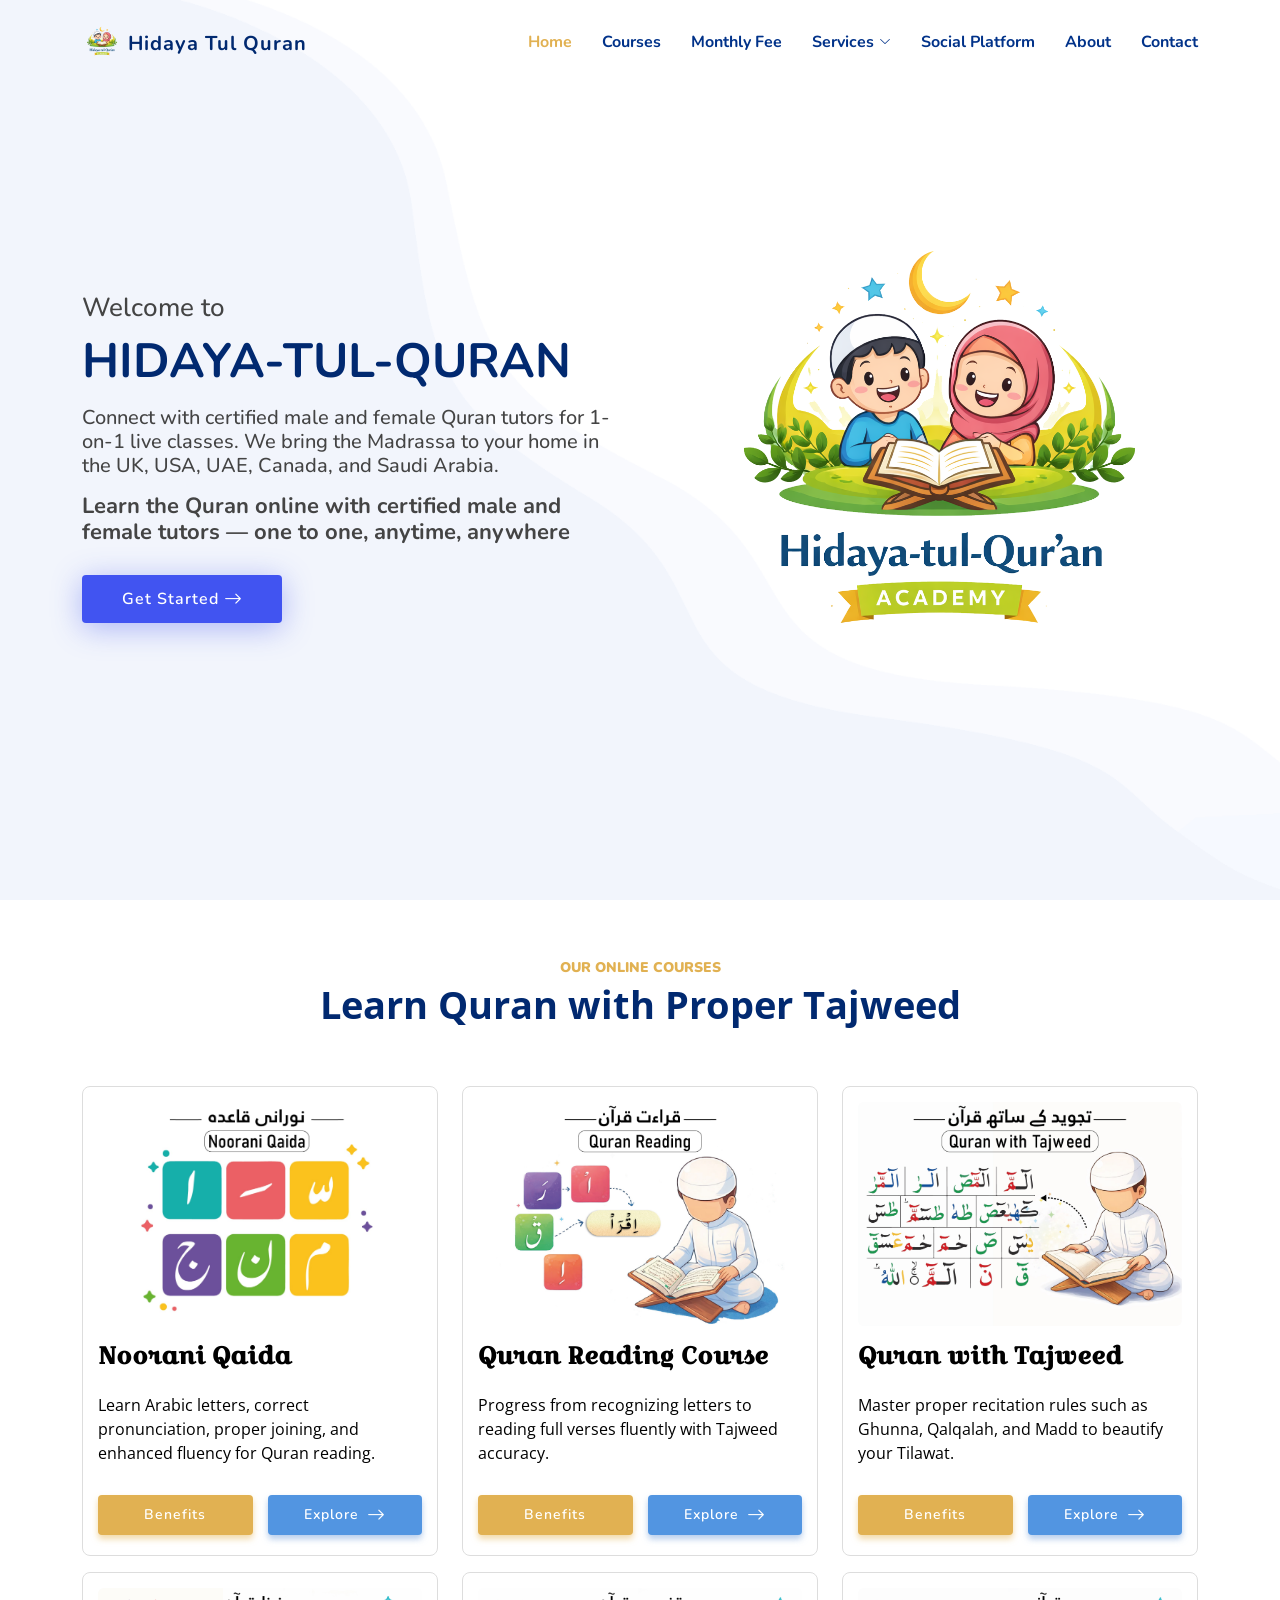
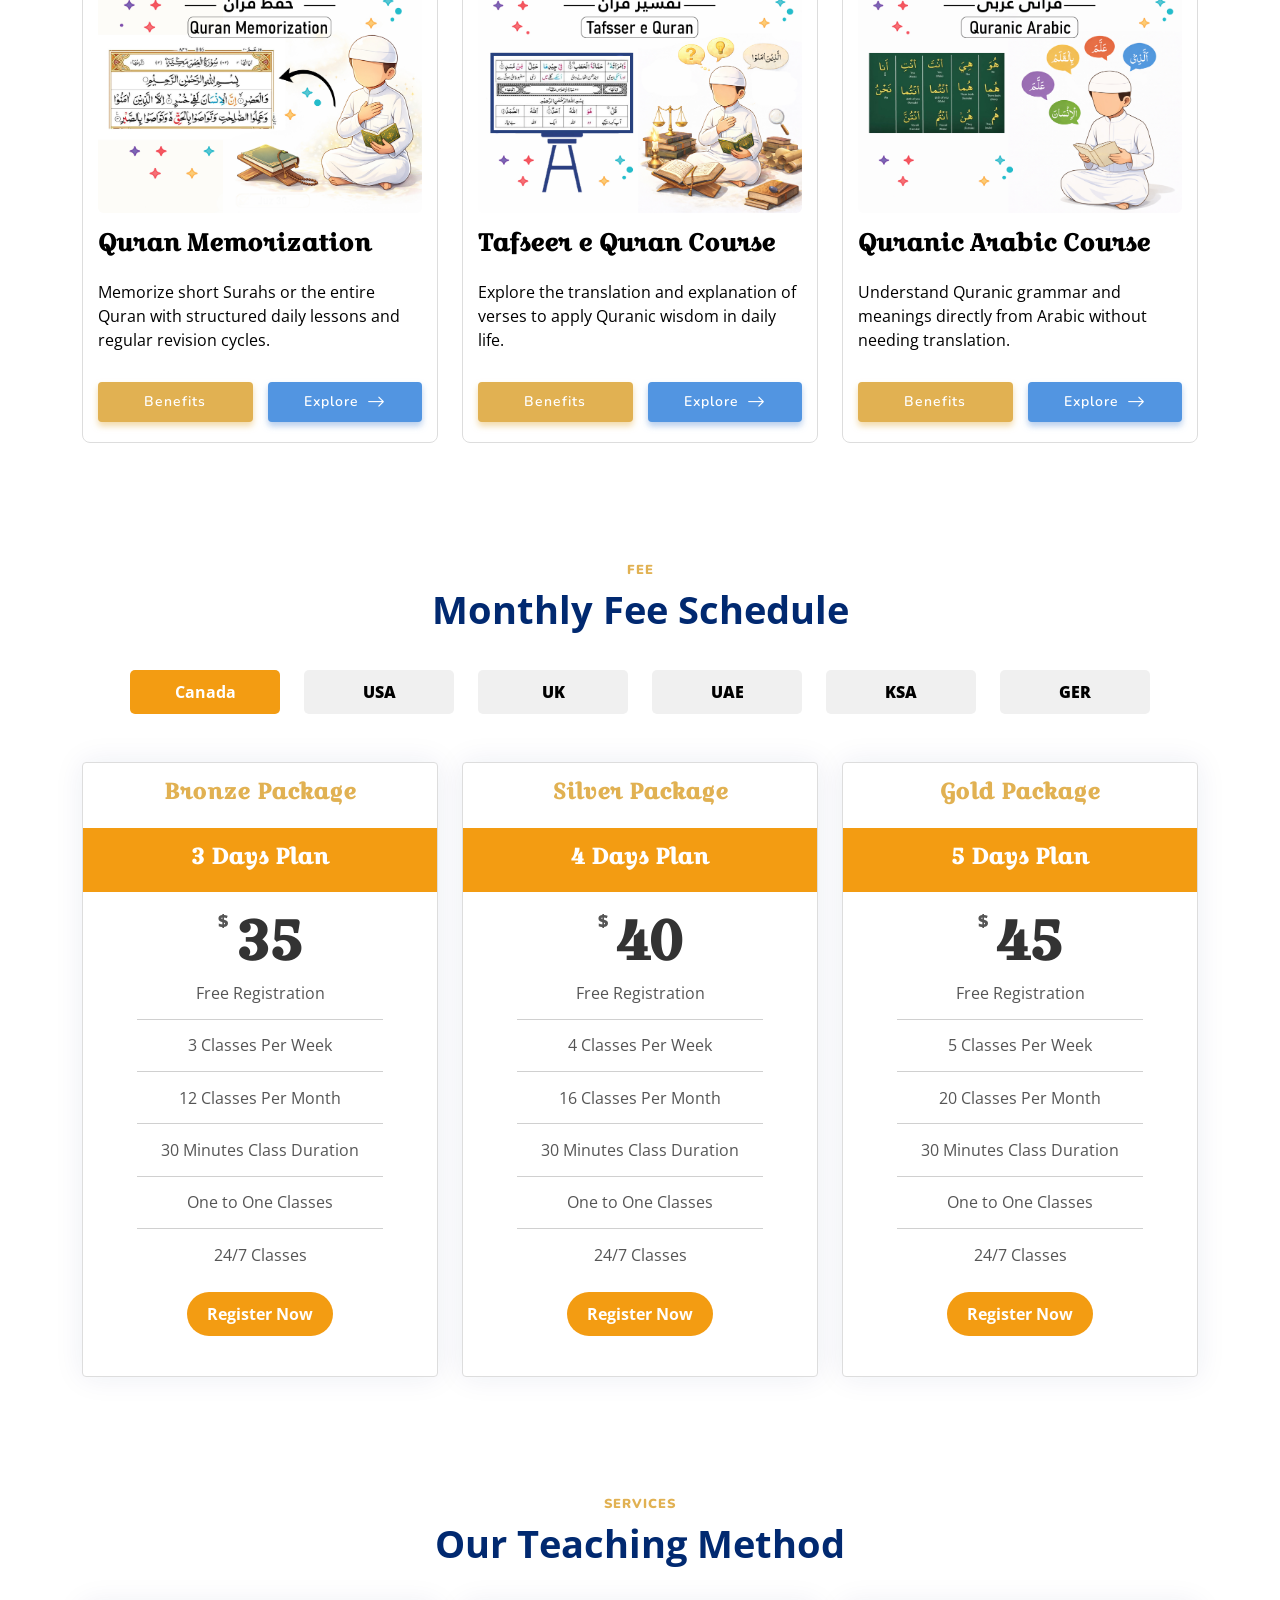
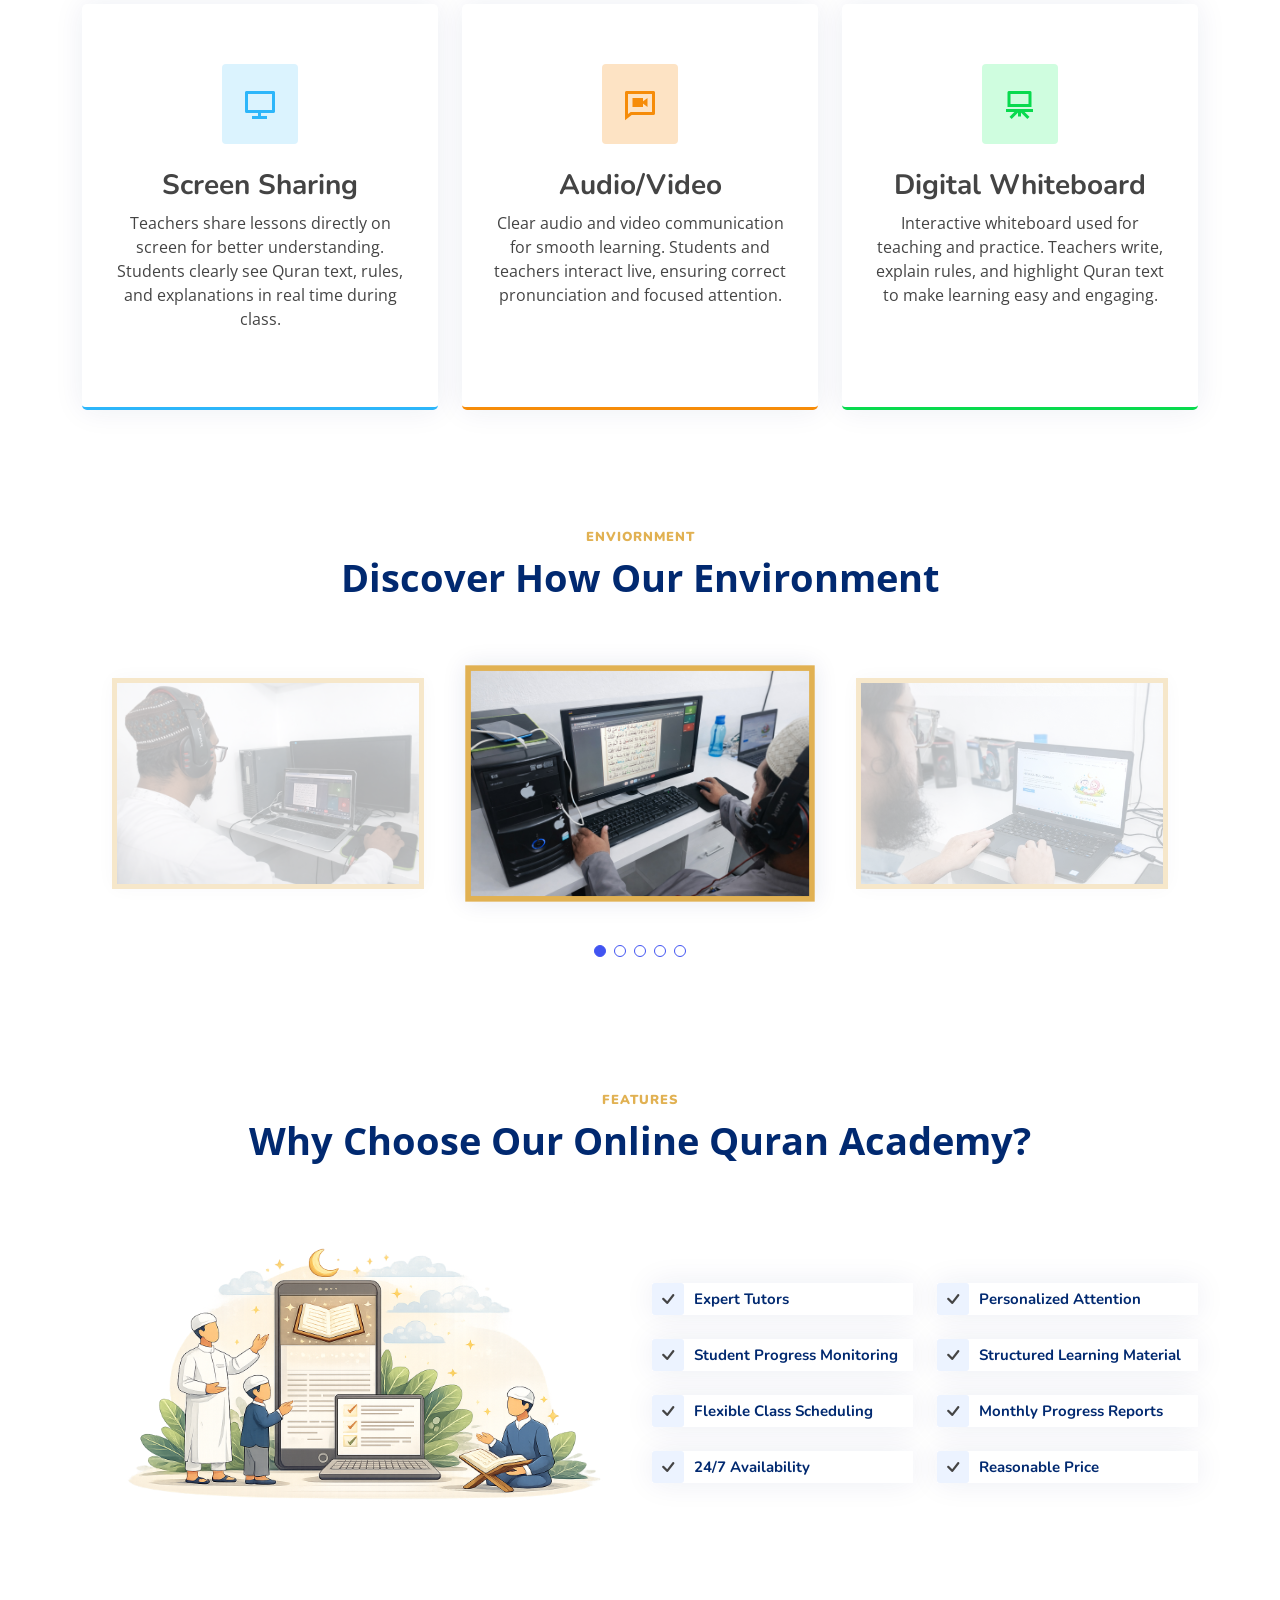
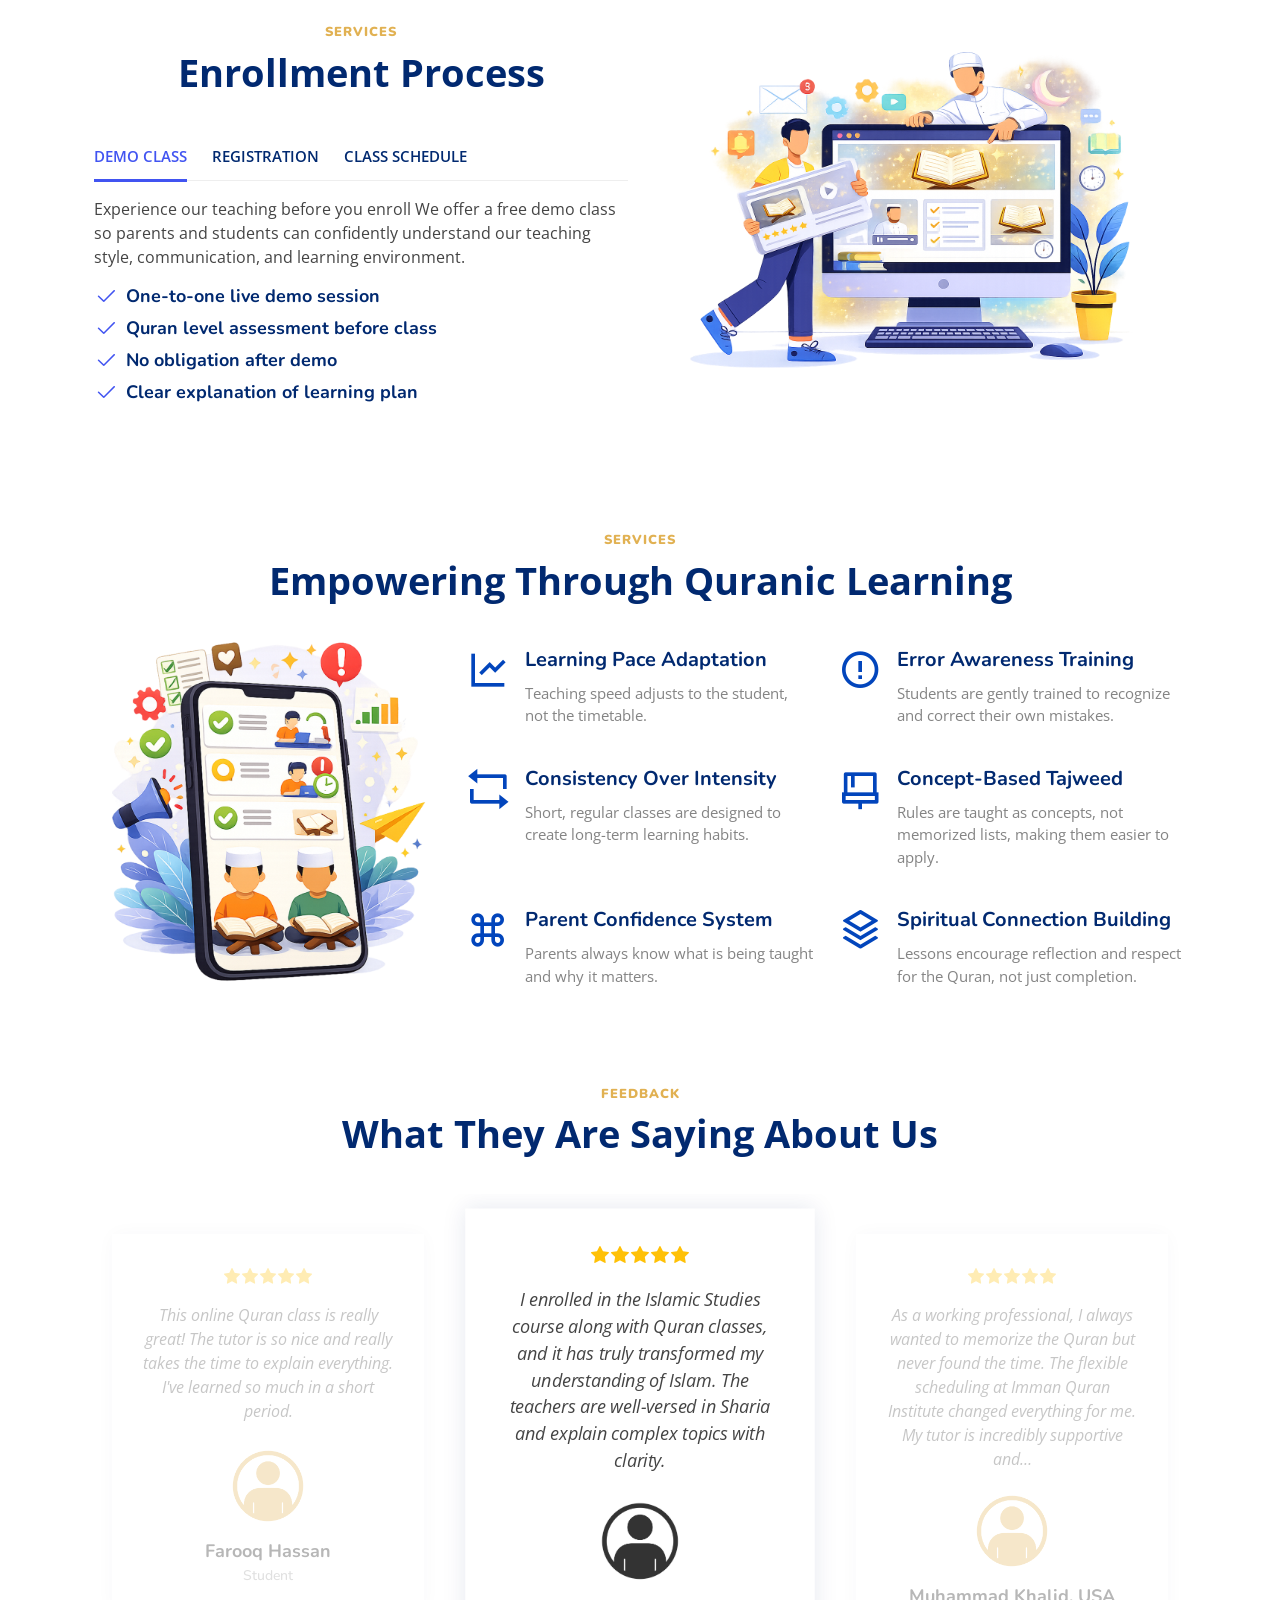
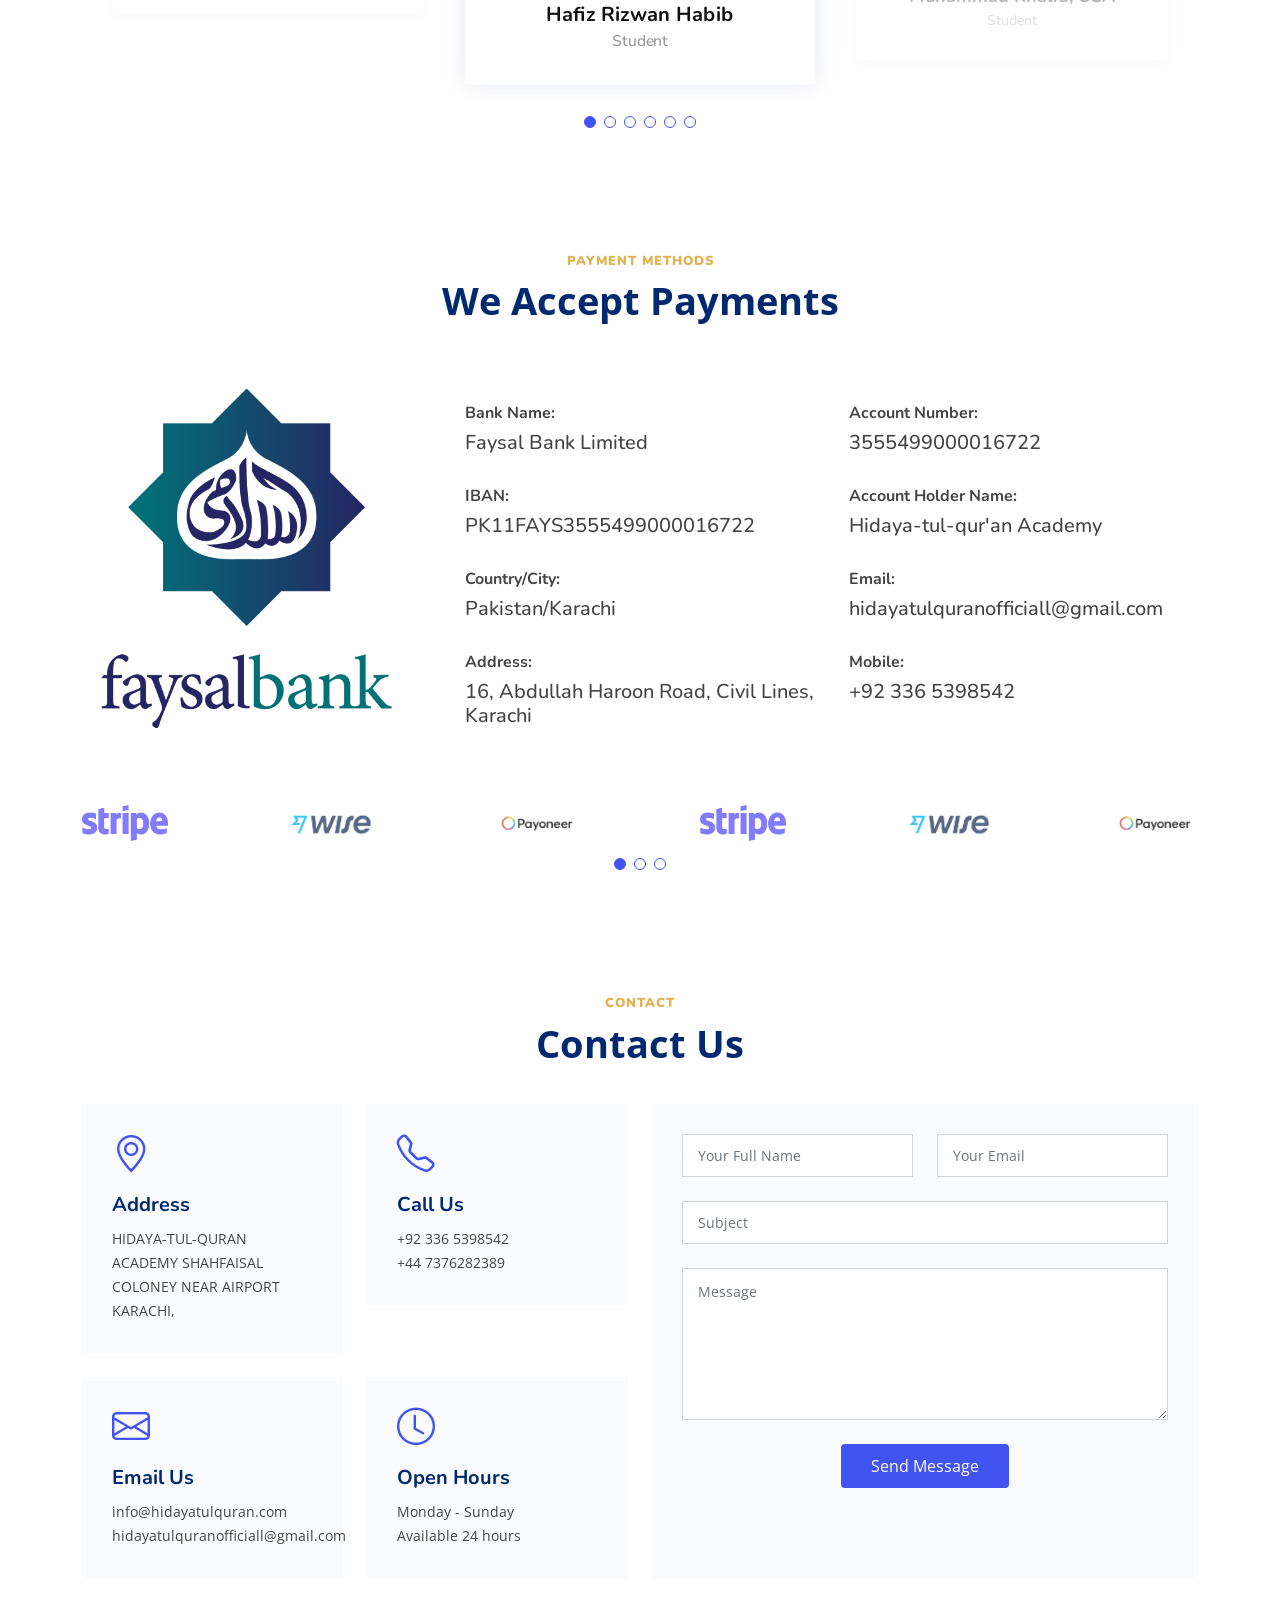
==== commit 06252106: "SolveOldIssues" ====
--- a/index.html
+++ b/index.html
@@ -127,26 +127,27 @@
       <nav id="navbar" class="navbar">
         <ul>
           <li><a class="nav-link scrollto active" href="#hero">Home</a></li>
-          <li><a class="nav-link scrollto" href="#about">About</a></li>
-          <li><a class="nav-link scrollto" href="#SocialPlatform">Social Platform</a></li>
+          <!-- <li><a class="nav-link scrollto" href="#SocialPlatform">Social Platform</a></li> -->
           <li><a class="nav-link scrollto" href="#QuranCourses">Courses</a></li>
           <li><a class="nav-link scrollto" href="#MonthlyFee">Monthly Fee</a></li>
-          <li><a class="nav-link scrollto" href="#contact">Contact</a></li>
           <li class="dropdown"><a href="#"><span>Services</span> <i class="bi bi-chevron-down"></i></a>
             <ul>
               <li><a href="#EnrollmentProcess">Enrollment Process</a></li>
-
+              
               <li class="dropdown"><a href="#"><span>Specialities</span> <i class="bi bi-chevron-right"></i></a>
                 <ul>
                   <li><a href="#features">Why Choose</a></li>
                   <li><a href="#OurTeachingMethod">Our Teaching Method</a></li>
                   <li><a href="#EmpoweringStudents">Empowering Students</a></li>
-
+                  
                 </ul>
               </li>
-              <li><a href="#faq">F.A.Q</a></li>
+              <li><a href="faq.html">F.A.Q</a></li>
             </ul>
           </li>
+          <li><a class="nav-link scrollto" href='socialPlatforms.html'>Social Platform</a></li>
+          <li><a class="nav-link scrollto" href='about.html'>About</a></li>
+          <li><a class="nav-link scrollto" href="#contact">Contact</a></li>
         </ul>
         <i class="bi bi-list mobile-nav-toggle"></i>
       </nav><!-- .navbar -->
@@ -193,7 +194,7 @@
 
   <main id="main">
     <!-- ======= Values Section ======= -->
-    <section id="about" class="about">
+    <!-- <section id="about" class="about">
 
       <div data-aos="fade-up" style="width: 100%; padding: 10px; ">
         <header class="section-header">
@@ -222,7 +223,7 @@
               <i class="bi bi-arrow-right"></i>
             </a>
           </div>
-          <!-- The additional content hidden by default -->
+      
           <div id="moreText" style="display:none;">
             <br>
             <strong style="font-size: 24px;">Why choose Hidaya-tul-Quran Academy?</strong>
@@ -256,82 +257,13 @@
         </div>
       </div>
 
-    </section>
+    </section> -->
     <!-- End Values Section -->
 
 
 
 
-    <!-- ======= Values Section ======= -->
-    <section id="SocialPlatform" class="values">
-
-      <div class="container" data-aos="fade-up">
-        <header class="section-header">
-          <h2 style="color: #E1B152;"><strong>Platform</strong></h2>
-          <p>Our Social Media Platform</p>
-        </header>
-
-        <div class="row">
-          <div class="col-12 col-md-6 col-lg-4 mt-4" style="padding: 10px;">
-            <a href="https://www.youtube.com/channel/UCDiUcDx4tqPCqvENApO9Gvg">
-              <div class="box" data-aos="fade-up" data-aos-delay="400" style="padding: 0px; background-color: #ffffff;">
-                <img src="assets/img/hidayatulquran_youtubechannel.png" class="img-fluid"
-                  alt="hidayatulquran_youtubechannel">
-                <div
-                  style="display: flex; align-items: center; justify-content: center; background-color: #fffefe; margin-top: 15px; border-top: 4px solid #e21818; padding: 5px;">
-                  <i class="bi bi-youtube" style="color: #e21818; font-size: 25px; margin-right: 10px;"></i>
-                  <h3 style="margin-top: 0px; color: #e21818; margin-bottom: 0px;">
-
-                    <strong>
-                      Youtube Page
-                    </strong>
-                  </h3>
-                </div>
-              </div>
-            </a>
-          </div>
-
-          <div class="col-12 col-md-6 col-lg-4 mt-4" style="padding: 10px;">
-            <a href="https://www.facebook.com/profile.php?id=61586928376019">
-              <div class="box" data-aos="fade-up" data-aos-delay="400" style="padding: 0px; background-color: #ffffff;">
-                <img src="assets/img/hidayatulquran_facebookchannel.png" class="img-fluid"
-                  alt="hidayatulquran_facebookchannel">
-                <div
-                  style="display: flex; align-items: center; justify-content: center; background-color: #ffffff; margin-top: 15px; border-top: 4px solid #3b51e0; padding: 5px;">
-                  <i class="bi bi-facebook" style="color: #3b51e0; font-size: 25px; margin-right: 10px;"></i>
-                  <h3 style="margin-top: 0px; color: #3b51e0; margin-bottom: 0px;">
-
-                    <strong>
-                      Facebook Page
-                    </strong>
-                  </h3>
-                </div>
-              </div>
-            </a>
-          </div>
-
-          <div class="col-12 col-md-6 col-lg-4 mt-4" style="padding: 10px; background-color: #fefdfd;">
-            <a href="https://www.instagram.com/hidayatulquranofficiall/">
-              <div class="box" data-aos="fade-up" data-aos-delay="400" style="padding: 0px; background-color: #ffffff;">
-                <img src="assets/img/hidayatulquran_instagramchannel.png" class="img-fluid"
-                  alt="hidayatulquran_instagramchannel">
-                <div
-                  style="display: flex; align-items: center; justify-content: center; background-color: #ffffff; margin-top: 15px; border-top: 4px solid #bb0852; padding: 5px;">
-                  <i class="bi bi-instagram" style="color: #bb0852; font-size: 25px; margin-right: 10px;"></i>
-                  <h3 style="margin-top: 0px; color: #bb0852; margin-bottom: 0px;">
-                    <strong>
-                      Instagram Page
-                    </strong>
-                  </h3>
-                </div>
-              </div>
-            </a>
-          </div>
-        </div>
-
-      </div>
-
-    </section><!-- End Values Section -->
+
 
     <!-- Custom Media Queries for Responsiveness -->
     <style>
@@ -346,6 +278,8 @@
         }
       }
     </style>
+
+
 
 
     <!-- ======= Our Online Quran Courses Section ======= -->
@@ -360,259 +294,333 @@
           <p>Learn Quran with Proper Tajweed</p>
         </header>
 
-        <div class="row">
-          <!-- Noorani Qaida Card -->
-          <div class="col-lg-4 mt-4 mt-lg-0">
-            <a>
-              <div class="box" data-aos="fade-up" data-aos-delay="400"
-                style="display: flex; flex-direction: column; justify-content: space-between; min-height: 350px; padding: 15px; background-color: #fff; border: 1px solid #ddd; border-radius: 8px;">
-                <img src="assets/img/NooraniQaida_hidayatulquran_Academy.jpg" class="img-fluid"
-                  alt="NooraniQaida_hidayatulquran_Academy" style="width: 100%; height: 100%; object-fit: cover;">
-                <h2 style="margin-top: 15px; color: #000000; font-family: 'Croissant One', sans-serif;">Noorani Qaida
-                </h2>
-                <p style="flex-grow: 1; color: #000000;">Learn Arabic letters, pronunciation, and joining for Quran
-                  reading.</p>
-                <!-- Hidden Content -->
-                <div id="extraBenefit1" style="display: none; color: #000000; font-size: 12px;">
-                  <p style="padding: 0px; margin: 0px; margin-bottom: 10px; font-weight: bold; font-size: 14px;">You can
-                    choose one free course:</p>
-                  <ul>
-                    <!-- <li>The Method of Salah, Its Rulings, and Translation.</li> -->
-                    <!-- <li>The Method of ablution, Its Rulings.</li> -->
-                    <!-- <li>The Method of Ghusal, Its Rulings.</li> -->
-                    <!-- <li>Rules of Purification (Tahārat).</li> -->
-                    <!-- <li>Islamic Etiquette of Life.</li> -->
-                    <li>Seerat Nabi (S.A.W).</li>
-                    <li>Multuple Duas.</li>
-                    <li>Six kalimas.</li>
-                    <li>Hadith.</li>
-                  </ul>
-                </div>
-                <div class="text-left" style="margin: 0px;">
-                  <a href="javascript:void(0);" class="btn-extra-benefit" onclick="toggleExtraBenefit(1)"
-                    style="margin-top: 0px; padding: 10px 20px; background-color: #E1B152; color: #fff; border-radius: 4px; text-align: center; display: inline-flex; align-items: center; justify-content: center; font-size: 16px; box-shadow: 0 4px 6px rgba(234, 194, 114, 0.6);">
-                    <span>Extra Benefits</span>
-                    <i class="bi bi-arrow-right"></i>
-                  </a>
-                </div>
-              </div>
-            </a>
-          </div>
-
-          <!-- Quran Reading Course Card -->
-          <div class="col-lg-4 mt-4 mt-lg-0">
-            <a href="#">
-              <div class="box" data-aos="fade-up" data-aos-delay="400"
-                style="display: flex; flex-direction: column; justify-content: space-between; min-height: 350px; padding: 15px; background-color: #fff; border: 1px solid #ddd; border-radius: 8px;">
-                <!-- <img src="assets/img/Quran-Memorization.webp" class="img-fluid" alt="Quran Reading Course"
-              style="max-width: 100%; height: auto;"> -->
-                <img src="assets/img/QuranReadingCourse_hidayatulquran_Academy.jpeg" class="img-fluid"
-                  alt="NooraniQaida_hidayatulquran_Academy" style="width: 100%; height: 100%; object-fit: cover;">
-                <h2 style="margin-top: 15px; color: #000000; font-family: 'Croissant One', sans-serif;">Quran Reading
-                  Course</h2>
-                <p style="flex-grow: 1; color: #000000;">Progress from recognizing letters to reading full verses
-                  fluently with Tajweed accuracy.</p>
-                <!-- Hidden Content -->
-                <div id="extraBenefit2" style="display: none; color: #000000; font-size: 12px;">
-                  <p style="padding: 0px; margin: 0px; margin-bottom: 10px; font-weight: bold; font-size: 14px;">You can
-                    choose one free course:</p>
-                  <ul>
-                    <!-- <li>The Method of Salah, Its Rulings, and Translation.</li> -->
-                    <!-- <li>The Method of Ghusal, Its Rulings.</li> -->
-                    <!-- <li>Rules of Purification (Tahārat).</li> -->
-                    <!-- <li>Islamic Etiquette of Life.</li> -->
-                    <!-- <li>Six kalimas.</li> -->
-                    <li>The Method of ablution (Wazu), Its Rulings.</li>
-                    <li>Seerat Nabi (S.A.W).</li>
-                    <li>Multuple Duas.</li>
-                    <li>Hadith.</li>
-                  </ul>
-                </div>
-                <div class="text-left" style="margin-top: auto;">
-                  <a href="javascript:void(0);" class="btn-extra-benefit" onclick="toggleExtraBenefit(2)"
-                    style="margin-top: 0px; padding: 10px 20px; background-color: #E1B152; color: #fff; border-radius: 4px; text-align: center; display: inline-flex; align-items: center; justify-content: center; font-size: 16px; box-shadow: 0 4px 6px rgba(234, 194, 114, 0.6);">
-                    <span>Extra Benefits</span>
-                    <i class="bi bi-arrow-right"></i>
-                  </a>
-                </div>
-              </div>
-            </a>
-          </div>
-
-          <!-- Quran with Tajweed Card -->
-          <div class="col-lg-4 mt-4 mt-lg-0">
-            <a>
-              <div class="box" data-aos="fade-up" data-aos-delay="600"
-                style="display: flex; flex-direction: column; justify-content: space-between; min-height: 350px; padding: 15px; background-color: #fff; border: 1px solid #ddd; border-radius: 8px;">
-                <!-- <img src="assets/img/QuranWithTajweed_hidayatulquran_Academy.jpeg" class="img-fluid" alt="Quran with Tajweed"
-                  style="max-width: 100%; height: auto;"> -->
-                <img src="assets/img/QuranWithTajweed_hidayatulquran_Academy.jpeg" class="img-fluid"
-                  alt="QuranWithTajweed_hidayatulquran_Academy" style="width: 100%; height: 100%; object-fit: cover;">
-                <h2 style="margin-top: 15px; color: #000000; font-family: 'Croissant One', sans-serif;">Quran with
-                  Tajweed</h2>
-                <p style="flex-grow: 1; color: #000000;">Master proper recitation rules such as Ghunna, Qalqalah, and
-                  Madd to beautify your Tilawat.</p>
-                <!-- Hidden Content -->
-                <div id="extraBenefit3" style="display: none; color: #000000; font-size: 12px;">
-                  <p style="padding: 0px; margin: 0px; margin-bottom: 10px; font-weight: bold; font-size: 14px;">You can
-                    choose one free course:</p>
-                  <ul>
-                    <!-- <li>The Method of Salah, Its Rulings, and Translation.</li> -->
-                    <!-- <li>Rules of Purification (Tahārat).</li> -->
-                    <!-- <li>Islamic Etiquette of Life.</li> -->
-                    <!-- <li>Six kalimas.</li> -->
-                    <li>The Method of ablution (Wazu), Its Rulings.</li>
-                    <li>The Method of Ghusal, Its Rulings.</li>
-                    <!-- <li>Multuple Duas.</li> -->
-                    <li>Seerat Nabi (S.A.W).</li>
-                    <li>Hadith.</li>
-                  </ul>
-                </div>
-                <div class="text-left" style="margin-top: auto;">
-                  <a href="javascript:void(0);" class="btn-extra-benefit" onclick="toggleExtraBenefit(3)"
-                    style="margin-top: 0px; padding: 10px 20px; background-color: #E1B152; color: #fff; border-radius: 4px; text-align: center; display: inline-flex; align-items: center; justify-content: center; font-size: 16px; box-shadow: 0 4px 6px rgba(234, 194, 114, 0.6);">
-                    <span>Extra Benefits</span>
-                    <i class="bi bi-arrow-right"></i>
-                  </a>
-                </div>
-              </div>
-            </a>
-          </div>
-
-          <!-- Quran Memorization Card -->
-          <div class="col-lg-4 mt-4 mt-lg-0" style="padding-top: 15px;">
-            <a href="#">
-              <div class="box" data-aos="fade-up" data-aos-delay="800"
-                style="display: flex; flex-direction: column; justify-content: space-between; min-height: 350px; padding: 15px; background-color: #fff; border: 1px solid #ddd; border-radius: 8px;">
-                <img src="assets/img/QuranMemorization_hidayatulquran_Academy.jpeg" class="img-fluid"
-                  alt="QuranMemorization_hidayatulquran_Academy" style="width: 100%; height: 100%; object-fit: cover;">
-                <h2 style="margin-top: 15px; color: #000000; font-family: 'Croissant One', sans-serif;">Quran
-                  Memorization</h2>
-                <p style="flex-grow: 1; color: #000000;">Memorize short Surahs or the entire Quran with structured daily
-                  lessons and regular revision cycles.</p>
-                <!-- Hidden Content -->
-                <div id="extraBenefit4" style="display: none; color: #000000; font-size: 12px;">
-                  <p style="padding: 0px; margin: 0px; margin-bottom: 10px; font-weight: bold; font-size: 14px;">You can
-                    choose one free course:</p>
-                  <ul>
-                    <!-- <li>Rules of Purification (Tahārat).</li> -->
-                    <!-- <li>Islamic Etiquette of Life.</li> -->
-                    <!-- <li>Six kalimas.</li> -->
-                    <li>The Method of Salah, Its Rulings, and Translation.</li>
-                    <li>The Method of ablution (Wazu), Its Rulings.</li>
-                    <li>The Method of Ghusal, Its Rulings.</li>
-                    <!-- <li>Multuple Duas.</li> -->
-                    <li>Seerat Nabi (S.A.W).</li>
-                    <!-- <li>Hadith.</li> -->
-                  </ul>
-                </div>
-                <div class="text-left" style="margin-top: auto;">
-                  <a href="javascript:void(0);" class="btn-extra-benefit" onclick="toggleExtraBenefit(4)"
-                    style="margin-top: 0px; padding: 10px 20px; background-color: #E1B152; color: #fff; border-radius: 4px; text-align: center; display: inline-flex; align-items: center; justify-content: center; font-size: 16px; box-shadow: 0 4px 6px rgba(234, 194, 114, 0.6);">
-                    <span>Extra Benefits</span>
-                    <i class="bi bi-arrow-right"></i>
-                  </a>
-                </div>
-              </div>
-            </a>
-          </div>
-
-          <!-- Tafseer e Quran Course Card -->
-          <div class="col-lg-4 mt-4 mt-lg-0" style="padding-top: 15px;">
-            <a href="#">
-              <div class="box" data-aos="fade-up" data-aos-delay="1000"
-                style="display: flex; flex-direction: column; justify-content: space-between; min-height: 350px; padding: 15px; background-color: #fff; border: 1px solid #ddd; border-radius: 8px;">
-                <img src="assets/img/TafseerQuran_hidayatulquran_Academy.jpeg" class="img-fluid"
-                  alt="TafseerQuran_hidayatulquran_Academy" alt="TafseerQuran_hidayatulquran_Academy"
-                  style="width: 100%; height: 100%; object-fit: cover;">
-                <h2 style="margin-top: 15px; color: #000000; font-family: 'Croissant One', sans-serif;">Tafseer e Quran
-                  Course</h2>
-                <p style="flex-grow: 1; color: #000000;">Explore the translation and explanation of verses to apply
-                  Quranic wisdom in daily life.</p>
-                <!-- Hidden Content -->
-                <div id="extraBenefit5" style="display: none; color: #000000; font-size: 12px;">
-                  <p style="padding: 0px; margin: 0px; margin-bottom: 10px; font-weight: bold; font-size: 14px;">You can
-                    choose one free course:</p>
-                  <ul>
-                    <!-- <li>Six kalimas.</li> -->
-                    <li>The Method of Salah, Its Rulings, and Translation.</li>
-                    <li>The Method of ablution(Wazu), Its Rulings.</li>
-                    <li>The Method of Ghusal, Its Rulings.</li>
-                    <li>Islamic Etiquette of Life.</li>
-                    <!-- <li>Rules of Purification (Tahārat).</li> -->
-                    <!-- <li>Multuple Duas.</li> -->
-                    <!-- <li>Seerat Nabi (S.A.W).</li> -->
-                    <!-- <li>Hadith.</li> -->
-                  </ul>
-                </div>
-                <div class="text-left" style="margin-top: auto;">
-                  <a href="javascript:void(0);" class="btn-extra-benefit" onclick="toggleExtraBenefit(5)"
-                    style="margin-top: 0px; padding: 10px 20px; background-color: #E1B152; color: #fff; border-radius: 4px; text-align: center; display: inline-flex; align-items: center; justify-content: center; font-size: 16px; box-shadow: 0 4px 6px rgba(234, 194, 114, 0.6);">
-                    <span>Extra Benefits</span>
-                    <i class="bi bi-arrow-right"></i>
-                  </a>
-                </div>
-              </div>
-            </a>
-          </div>
-
-          <!-- Quranic Arabic Course Card -->
-          <div class="col-lg-4 mt-4 mt-lg-0" style="padding-top: 15px;">
-            <a href="#">
-              <div class="box" data-aos="fade-up" data-aos-delay="1200"
-                style="display: flex; flex-direction: column; justify-content: space-between; min-height: 350px; padding: 15px; background-color: #fff; border: 1px solid #ddd; border-radius: 8px;">
-                <img src="assets/img/QuranicArabic_hidayatulquran_Academy.jpeg" class="img-fluid"
-                  alt="QuranicArabic_hidayatulquran_Academy" style="max-width: 100%; height: auto;">
-                <h2 style="margin-top: 15px; color: #000000; font-family: 'Croissant One', sans-serif;">Quranic Arabic
-                  Course</h2>
-                <p style="flex-grow: 1; color: #000000;">Understand Quranic grammar and meanings directly from Arabic
-                  without needing translation.</p>
-                <!-- Hidden Content -->
-                <div id="extraBenefit6" style="display: none; color: #000000; font-size: 12px;">
-                  <p style="padding: 0px; margin: 0px; margin-bottom: 10px; font-weight: bold; font-size: 14px;">You can
-                    choose one free course:</p>
-                  <ul>
-                    <!-- <li>Six kalimas.</li> -->
-                    <li>The Method of Salah, Its Rulings, and Translation.</li>
-                    <li>The Method of ablution(Wazu), Its Rulings.</li>
-                    <li>The Method of Ghusal, Its Rulings.</li>
-                    <li>Rules of Purification (Tahārat).</li>
-                    <!-- <li>Islamic Etiquette of Life.</li> -->
-                    <!-- <li>Multuple Duas.</li> -->
-                    <!-- <li>Seerat Nabi (S.A.W).</li> -->
-                    <!-- <li>Hadith.</li> -->
-                  </ul>
-                </div>
-                <div class="text-left" style="margin-top: auto;">
-                  <a href="javascript:void(0);" class="btn-extra-benefit" onclick="toggleExtraBenefit(6)"
-                    style="margin-top: 0px; padding: 10px 20px; background-color: #E1B152; color: #fff; border-radius: 4px; text-align: center; display: inline-flex; align-items: center; justify-content: center; font-size: 16px; box-shadow: 0 4px 6px rgba(234, 194, 114, 0.6);">
-                    <span>Extra Benefits</span>
-                    <i class="bi bi-arrow-right"></i>
-                  </a>
-                </div>
-              </div>
-            </a>
-          </div>
-          <script>
-            function toggleExtraBenefit(cardNumber) {
-              var extraBenefit = document.getElementById("extraBenefit" + cardNumber);
-              // var btn = document.querySelector(".btn-extra-benefit span");
-              if (extraBenefit.style.display === "none") {
-                extraBenefit.style.display = "block";
-                // btn.textContent = "Read Less1";
-              } else {
-                extraBenefit.style.display = "none";
-                // btn.textContent = "Extra Benefits";
-              }
+        <div class="row" id="coursesContainer"></div>
+
+        <script>
+          const courses = [
+            {
+              name: "NooraniQaida",
+              title: "Noorani Qaida",
+              image: "assets/img/NooraniQaida_hidayatulquran_Academy.jpg",
+              alt: "NooraniQaida_hidayatulquran_Academy",
+              description: "Learn Arabic letters, correct pronunciation, proper joining, and enhanced fluency for Quran reading.",
+              benefits: [
+                "Seerat Nabi (S.A.W).",
+                "Multuple Duas.",
+                "Six kalimas.",
+                "Hadith."
+              ],
+              aosDelay: 400,
+              exploreLink: "Explore.html"
+            },
+            {
+              name: "QuranReadingCourse",
+              title: "Quran Reading Course",
+              image: "assets/img/QuranReadingCourse_hidayatulquran_Academy.jpeg",
+              alt: "QuranReadingCourse_hidayatulquran_Academy",
+              description: "Progress from recognizing letters to reading full verses fluently with Tajweed accuracy.",
+              benefits: [
+                "The Method of ablution (Wazu), Its Rulings.",
+                "Seerat Nabi (S.A.W).",
+                "Multuple Duas.",
+                "Hadith."
+              ],
+              aosDelay: 400,
+              exploreLink: "Explore.html"
+            },
+            {
+              name: "QuranwithTajweed",
+              title: "Quran with Tajweed",
+              image: "assets/img/QuranWithTajweed_hidayatulquran_Academy.jpeg",
+              alt: "QuranWithTajweed_hidayatulquran_Academy",
+              description: "Master proper recitation rules such as Ghunna, Qalqalah, and Madd to beautify your Tilawat.",
+              benefits: [
+                "The Method of ablution (Wazu), Its Rulings.",
+                "The Method of Ghusal, Its Rulings.",
+                "Seerat Nabi (S.A.W).",
+                "Hadith."
+              ],
+              aosDelay: 600,
+              exploreLink: "Explore.html"
+            },
+            {
+              name: "QuranMemorization",
+              title: "Quran Memorization",
+              image: "assets/img/QuranMemorization_hidayatulquran_Academy.jpeg",
+              alt: "QuranMemorization_hidayatulquran_Academy",
+              description: "Memorize short Surahs or the entire Quran with structured daily lessons and regular revision cycles.",
+              benefits: [
+                "The Method of Salah, Its Rulings, and Translation.",
+                "The Method of ablution (Wazu), Its Rulings.",
+                "The Method of Ghusal, Its Rulings.",
+                "Seerat Nabi (S.A.W)."
+              ],
+              aosDelay: 800,
+              exploreLink: "Explore.html"
+            },
+            {
+              name: "TafseereQuranCourse",
+              title: "Tafseer e Quran Course",
+              image: "assets/img/TafseerQuran_hidayatulquran_Academy.jpeg",
+              alt: "TafseerQuran_hidayatulquran_Academy",
+              description: "Explore the translation and explanation of verses to apply Quranic wisdom in daily life.",
+              benefits: [
+                "The Method of Salah, Its Rulings, and Translation.",
+                "The Method of ablution(Wazu), Its Rulings.",
+                "The Method of Ghusal, Its Rulings.",
+                "Islamic Etiquette of Life."
+              ],
+              aosDelay: 1000,
+              exploreLink: "Explore.html"
+            },
+            {
+              name: "QuranicArabicCourse",
+              title: "Quranic Arabic Course",
+              image: "assets/img/QuranicArabic_hidayatulquran_Academy.jpeg",
+              alt: "QuranicArabic_hidayatulquran_Academy",
+              description: "Understand Quranic grammar and meanings directly from Arabic without needing translation.",
+              benefits: [
+                "The Method of Salah, Its Rulings, and Translation.",
+                "The Method of ablution(Wazu), Its Rulings.",
+                "The Method of Ghusal, Its Rulings.",
+                "Rules of Purification (Tahārat)."
+              ],
+              aosDelay: 1200,
+              exploreLink: "Explore.html"
             }
-          </script>
+          ];
+
+          const coursesContainer = document.getElementById("coursesContainer");
+
+          function createBenefitsList(benefits) {
+            return benefits.map(item => `<li>${item}</li>`).join("");
+          }
+
+          function renderCourses() {
+            let html = "";
+
+            courses.forEach((course, index) => {
+              const cardNumber = index + 1;
+
+              html += `
+        <div class="col-lg-4 mt-4 mt-lg-0 ${cardNumber > 3 ? 'pt-3' : ''}">
+          <div class="box"
+            data-aos="fade-up"
+            data-aos-delay="${course.aosDelay}"
+            style="display: flex; flex-direction: column; justify-content: space-between; min-height: 350px; padding: 15px; background-color: #fff; border: 1px solid #ddd; border-radius: 8px;">
+
+            <img
+              src="${course.image}"
+              class="img-fluid"
+              alt="${course.alt}"
+              style="
+               width:100%;
+                  height:auto;
+                  min-height:220px;
+                  max-height:450px;
+                  object-fit:cover;
+             
+              border-radius: 6px;"
+              >
+
+            <h2 style="margin-top: 15px; color: #000000; font-family: 'Croissant One', sans-serif;">
+              ${course.title}
+            </h2>
+
+            <p style="flex-grow: 1; color: #000000;">
+              ${course.description}
+            </p>
+
+            <div id="extraBenefit${cardNumber}" style="display: none; color: #000000; font-size: 12px; margin-bottom: 15px;">
+              <p style="padding: 0; margin: 0 0 10px 0; font-weight: bold; font-size: 14px;">
+                You can choose one free course:
+              </p>
+              <ul>
+                ${createBenefitsList(course.benefits)}
+              </ul>
+            </div>
+
+            <div style="display: flex; gap: 15px; padding: 0; align-items: stretch; margin-bottom: 5px;">
+              <div style="flex: 1; display: flex;">
+                <a href="javascript:void(0);"
+                  class="btn-extra-benefit"
+                  onclick="toggleExtraBenefit(${cardNumber})"
+                  style="width: 100%; min-height: 40px; padding: 10px 20px; background-color: #E1B152; color: #fff; border-radius: 4px; text-align: center; display: flex; align-items: center; justify-content: center; font-size: 16px; box-shadow: 0 4px 6px rgba(234, 194, 114, 0.6); text-decoration: none;">
+                  <span>Benefits</span>
+                </a>
+              </div>
+
+              <div style="flex: 1; display: flex;">
+                <a href="${course.exploreLink}?course=${course.title}"
+                  class="btn-extra-benefit"
+                  style="width: 100%; min-height: 40px; padding: 10px 20px; background-color: #5295e1; color: #fff; border-radius: 4px; text-align: center; display: flex; align-items: center; justify-content: center; font-size: 16px; box-shadow: 0 4px 6px rgba(133, 171, 224, 0.6); text-decoration: none;">
+                  <span>Explore</span>
+                  <i class="bi bi-arrow-right" style="margin-left: 8px;"></i>
+                </a>
+              </div>
+            </div>
+          </div>
         </div>
+      `;
+            });
+
+            coursesContainer.innerHTML = html;
+          }
+
+          function toggleExtraBenefit(cardNumber) {
+            const extraBenefit = document.getElementById("extraBenefit" + cardNumber);
+
+            if (extraBenefit.style.display === "none" || extraBenefit.style.display === "") {
+              extraBenefit.style.display = "block";
+            } else {
+              extraBenefit.style.display = "none";
+            }
+          }
+
+          renderCourses();
+        </script>
       </div>
     </section><!-- End Our Online Quran Courses Section -->
 
 
+    <!-- ======= Pricing Section ======= -->
+    <section id="MonthlyFee" class="pricing">
+      <div class="container" data-aos="fade-up">
+        <header class="section-header">
+          <h2 style="color: #E1B152;"><strong>Fee</strong></h2>
+          <p>Monthly Fee Schedule</p>
+        </header>
+
+
+        <!-- Country Selection Row -->
+        <div class="row mb-5" data-aos="fade-left">
+          <div class="col-12 text-center">
+            <button class="country-button active" id="canada-btn" onclick="changeCountry('canada')">Canada</button>
+            <button class="country-button" id="usa-btn" onclick="changeCountry('usa')"><strong>USA</strong> </button>
+            <button class="country-button" id="uk-btn" onclick="changeCountry('uk')"><strong>UK</strong></button>
+            <button class="country-button" id="uae-btn" onclick="changeCountry('uae')"><strong>UAE</strong></button>
+            <button class="country-button" id="ksa-btn" onclick="changeCountry('ksa')"><strong>KSA</strong></button>
+            <button class="country-button" id="ger-btn" onclick="changeCountry('ger')"><strong>GER</strong></button>
+          </div>
+        </div>
+
+        <!-- Row for the pricing cards -->
+        <div class="row gy-4" data-aos="fade-left" id="pricing-cards">
+          <!-- Cards will be injected here based on the selected country -->
+        </div><!-- End Row for pricing cards -->
+
+      </div>
+    </section><!-- End Pricing Section -->
+
+    <!-- ======= Services Section ======= -->
+    <section id="OurTeachingMethod" class="services">
+
+      <div class="container" data-aos="fade-up">
+
+        <header class="section-header">
+          <h2 style="color: #E1B152;"><strong>Services</strong></h2>
+          <p>Our Teaching Method</p>
+        </header>
+
+        <div class="row gy-4">
+
+          <div class="col-lg-4 col-md-6" data-aos="fade-up" data-aos-delay="200">
+            <div class="service-box blue">
+              <!-- <i class="ri-discuss-line icon"></i> -->
+              <i class="ri-computer-line icon"></i>
+              <h3>Screen Sharing</h3>
+              <p>Teachers share lessons directly on screen for better understanding.
+                Students clearly see Quran text, rules, and explanations in real time during class.</p>
+              <!-- <a href="#" class="read-more"><span>Read More</span> <i class="bi bi-arrow-right"></i></a> -->
+            </div>
+          </div>
+
+          <div class="col-lg-4 col-md-6" data-aos="fade-up" data-aos-delay="300">
+            <div class="service-box orange">
+              <i class="ri-video-chat-line icon"></i>
+              <h3>Audio/Video</h3>
+              <p>Clear audio and video communication for smooth learning.
+                Students and teachers interact live, ensuring correct pronunciation and focused attention.</p>
+              <!-- <a href="#" class="read-more"><span>Read More</span> <i class="bi bi-arrow-right"></i></a> -->
+            </div>
+          </div>
+
+          <div class="col-lg-4 col-md-6" data-aos="fade-up" data-aos-delay="400">
+            <div class="service-box green">
+              <i class="ri-artboard-line icon"></i>
+              <h3>Digital Whiteboard</h3>
+              <p>Interactive whiteboard used for teaching and practice.
+                Teachers write, explain rules, and highlight Quran text to make learning easy and engaging.</p>
+              <!-- <a href="#" class="read-more"><span>Read More</span> <i class="bi bi-arrow-right"></i></a> -->
+            </div>
+          </div>
+
+        </div>
+
+      </div>
+
+    </section><!-- End Services Section -->
+
+    <!-- ======= Testimonials Section ======= -->
+    <section id="testimonials" class="testimonials">
+
+      <div class="container" data-aos="fade-up">
+
+        <header class="section-header">
+          <h2 style="color: #E1B152;"><strong>Enviornment</strong></h2>
+          <p>Discover How Our Environment</p>
+        </header>
+
+        <div class="testimonials-slider swiper-container" data-aos="fade-up" data-aos-delay="200">
+          <div class="swiper-wrapper">
+
+            <div class="swiper-slide" style="padding: 0%; margin: 0%; ">
+              <div class="testimonial-item" style="padding: 5px; min-height: 0px; background-color: #E1B152; ">
+                <img src="assets/img/team/hidayatulquran_Onlineclass2.jpeg" class="img-fluid"
+                  alt="hidayatulquran_Onlineclass2" height="100%">
+              </div>
+            </div>
+
+            <div class="swiper-slide" style="padding: 0%; margin: 0%;">
+              <div class="testimonial-item" style="padding: 5px; min-height: 0px; background-color: #E1B152; ">
+                <img src="assets/img/team/hidayatulquran_Onlineclass3.jpeg" class="img-fluid"
+                  alt="hidayatulquran_Onlineclass3" height="100%">
+              </div>
+            </div>
+
+            <div class="swiper-slide" style="padding: 0%; margin: 0%;">
+              <div class="testimonial-item" style="padding: 5px; min-height: 0px; background-color: #E1B152;">
+                <img src="assets/img/team/hidayatulquran_Onlineclass4.jpeg" class="img-fluid"
+                  alt="hidayatulquran_Onlineclass4" height="100%">
+              </div>
+            </div>
+
+            <div class="swiper-slide" style="padding: 0%; margin: 0%;">
+              <div class="testimonial-item" style="padding: 5px; min-height: 0px; background-color: #E1B152; ">
+                <img src="assets/img/team/hidayatulquran_Onlineclass5.jpeg" class="img-fluid"
+                  alt="hidayatulquran_Onlineclass5" height="100%">
+              </div>
+            </div>
+
+            <div class="swiper-slide" style="padding: 0%; margin: 0%;">
+              <div class="testimonial-item" style="padding: 5px; min-height: 0px; background-color: #E1B152;">
+                <img src="assets/img/team/hidayatulquran_Onlineclass6.jpeg" class="img-fluid"
+                  alt="hidayatulquran_Onlineclass6" height="100%">
+              </div>
+            </div>
+
+            <!-- End testimonial item -->
+
+          </div>
+          <div class="swiper-pagination"></div>
+        </div>
+
+      </div>
+
+    </section>
+
     <!-- ======= Features Section ======= -->
-    <section id="features" class="features">
+    <section id="features" class="features" style=" padding-bottom: 0px; ">
 
       <div class="container" data-aos="fade-up">
 
@@ -694,8 +702,8 @@
         </div> <!-- / row -->
 
         <!-- Feature Tabs -->
-        <section id="EnrollmentProcess" class="values">
-          <div class="row feture-tabs" data-aos="fade-up">
+        <section id="EnrollmentProcess" class="values" style=" margin: 0px; ">
+          <div class="row feture-tabs" data-aos="fade-up" style=" margin: 0px;">
             <div class="col-lg-6">
               <header class="section-header">
                 <h2 style="color: #E1B152;"><strong>Services</strong></h2>
@@ -811,24 +819,25 @@
         </section>
         <!-- Feature Icons -->
 
-        <section id="EmpoweringStudents">
-          <div class="row feature-icons" data-aos="fade-up">
-            <header class="section-header">
+        <section id="EmpoweringStudents" style=" margin: 0px; padding-bottom: 0px;">
+          <div class="row feature-icons" data-aos="fade-up" style=" margin: 0px; padding: 0px;">
+            <header class="section-header" style="padding: 0px; margin: 0px;">
               <h2 style="color: #E1B152;"><strong>Services</strong></h2>
               <p>Empowering Through Quranic Learning</p>
             </header>
             <!-- <h2>Services</h2>
             <h3>Empowering Students through Personalized Quranic Learning</h3> -->
 
-            <div class="row">
-
-              <div class="col-xl-4 text-center" data-aos="fade-right" data-aos-delay="100">
+            <div class="row" style="padding: 0px; margin: 0px;">
+
+              <div class="col-xl-4 text-center" data-aos="fade-right" data-aos-delay="100"
+                style="padding: 0px; margin: 0px;">
                 <img src="assets/img/hidayatulquran_benefits.png" class="img-fluid p-4" alt="hidayatulquran_benefits"
                   style="width: 100%; height: 100%;">
               </div>
 
-              <div class="col-xl-8 d-flex content">
-                <div class="row align-self-center gy-4">
+              <div class="col-xl-8 d-flex content" style="padding: 0px; margin: 0px;">
+                <div class="row align-self-center gy-4" style="padding: 0px; margin: 0px;">
 
                   <div class="col-md-6 icon-box" data-aos="fade-up">
                     <i class="ri-line-chart-line"></i>
@@ -895,83 +904,9 @@
 
     </section><!-- End Features Section -->
 
-    <!-- ======= Services Section ======= -->
-    <section id="OurTeachingMethod" class="services">
-
-      <div class="container" data-aos="fade-up">
-
-        <header class="section-header">
-          <h2 style="color: #E1B152;"><strong>Services</strong></h2>
-          <p>Our Teaching Method</p>
-        </header>
-
-        <div class="row gy-4">
-
-          <div class="col-lg-4 col-md-6" data-aos="fade-up" data-aos-delay="200">
-            <div class="service-box blue">
-              <!-- <i class="ri-discuss-line icon"></i> -->
-              <i class="ri-computer-line icon"></i>
-              <h3>Screen Sharing</h3>
-              <p>Teachers share lessons directly on screen for better understanding.
-                Students clearly see Quran text, rules, and explanations in real time during class.</p>
-              <!-- <a href="#" class="read-more"><span>Read More</span> <i class="bi bi-arrow-right"></i></a> -->
-            </div>
-          </div>
-
-          <div class="col-lg-4 col-md-6" data-aos="fade-up" data-aos-delay="300">
-            <div class="service-box orange">
-              <i class="ri-video-chat-line icon"></i>
-              <h3>Audio/Video</h3>
-              <p>Clear audio and video communication for smooth learning.
-                Students and teachers interact live, ensuring correct pronunciation and focused attention.</p>
-              <!-- <a href="#" class="read-more"><span>Read More</span> <i class="bi bi-arrow-right"></i></a> -->
-            </div>
-          </div>
-
-          <div class="col-lg-4 col-md-6" data-aos="fade-up" data-aos-delay="400">
-            <div class="service-box green">
-              <i class="ri-artboard-line icon"></i>
-              <h3>Digital Whiteboard</h3>
-              <p>Interactive whiteboard used for teaching and practice.
-                Teachers write, explain rules, and highlight Quran text to make learning easy and engaging.</p>
-              <!-- <a href="#" class="read-more"><span>Read More</span> <i class="bi bi-arrow-right"></i></a> -->
-            </div>
-          </div>
-
-        </div>
-
-      </div>
-
-    </section><!-- End Services Section -->
-
-    <!-- ======= Pricing Section ======= -->
-    <section id="MonthlyFee" class="pricing">
-      <div class="container" data-aos="fade-up">
-        <header class="section-header">
-          <h2 style="color: #E1B152;"><strong>Fee</strong></h2>
-          <p>Monthly Fee Schedule</p>
-        </header>
-
-
-        <!-- Country Selection Row -->
-        <div class="row mb-5" data-aos="fade-left">
-          <div class="col-12 text-center">
-            <button class="country-button active" id="canada-btn" onclick="changeCountry('canada')">Canada</button>
-            <button class="country-button" id="usa-btn" onclick="changeCountry('usa')"><strong>USA</strong> </button>
-            <button class="country-button" id="uk-btn" onclick="changeCountry('uk')"><strong>UK</strong></button>
-            <button class="country-button" id="uae-btn" onclick="changeCountry('uae')"><strong>UAE</strong></button>
-            <button class="country-button" id="ksa-btn" onclick="changeCountry('ksa')"><strong>KSA</strong></button>
-            <button class="country-button" id="ger-btn" onclick="changeCountry('ger')"><strong>GER</strong></button>
-          </div>
-        </div>
-
-        <!-- Row for the pricing cards -->
-        <div class="row gy-4" data-aos="fade-left" id="pricing-cards">
-          <!-- Cards will be injected here based on the selected country -->
-        </div><!-- End Row for pricing cards -->
-
-      </div>
-    </section><!-- End Pricing Section -->
+
+
+
 
     <style>
       .country-button {
@@ -1167,6 +1102,7 @@
             </div>
 
             <div style="background-color: #f39c12; padding: 15px; margin-bottom: 15px;">
+              
               <h2 class="plan-title"><strong>${plan.name}</strong></h2>
             </div>
 
@@ -1189,8 +1125,83 @@
       changeCountry('canada');
     </script>
 
+
+    <!-- ======= Values Section ======= -->
+    <!-- <section id="SocialPlatform" class="values">
+
+      <div class="container" data-aos="fade-up">
+        <header class="section-header">
+          <h2 style="color: #E1B152;"><strong>Platform</strong></h2>
+          <p>Our Social Media Platform</p>
+        </header>
+
+        <div class="row">
+          <div class="col-12 col-md-6 col-lg-4 mt-4" style="padding: 10px;">
+            <a href="https://www.youtube.com/channel/UCDiUcDx4tqPCqvENApO9Gvg">
+              <div class="box" data-aos="fade-up" data-aos-delay="400" style="padding: 0px; background-color: #ffffff;">
+                <img src="assets/img/hidayatulquran_youtubechannel.png" class="img-fluid"
+                  alt="hidayatulquran_youtubechannel">
+                <div
+                  style="display: flex; align-items: center; justify-content: center; background-color: #fffefe; margin-top: 15px; border-top: 4px solid #e21818; padding: 5px;">
+                  <i class="bi bi-youtube" style="color: #e21818; font-size: 25px; margin-right: 10px;"></i>
+                  <h3 style="margin-top: 0px; color: #e21818; margin-bottom: 0px;">
+
+                    <strong>
+                      Youtube Page
+                    </strong>
+                  </h3>
+                </div>
+              </div>
+            </a>
+          </div>
+
+          <div class="col-12 col-md-6 col-lg-4 mt-4" style="padding: 10px;">
+            <a href="https://www.facebook.com/profile.php?id=61586928376019">
+              <div class="box" data-aos="fade-up" data-aos-delay="400" style="padding: 0px; background-color: #ffffff;">
+                <img src="assets/img/hidayatulquran_facebookchannel.png" class="img-fluid"
+                  alt="hidayatulquran_facebookchannel">
+                <div
+                  style="display: flex; align-items: center; justify-content: center; background-color: #ffffff; margin-top: 15px; border-top: 4px solid #3b51e0; padding: 5px;">
+                  <i class="bi bi-facebook" style="color: #3b51e0; font-size: 25px; margin-right: 10px;"></i>
+                  <h3 style="margin-top: 0px; color: #3b51e0; margin-bottom: 0px;">
+
+                    <strong>
+                      Facebook Page
+                    </strong>
+                  </h3>
+                </div>
+              </div>
+            </a>
+          </div>
+
+          <div class="col-12 col-md-6 col-lg-4 mt-4" style="padding: 10px; background-color: #fefdfd;">
+            <a href="https://www.instagram.com/hidayatulquranofficiall/">
+              <div class="box" data-aos="fade-up" data-aos-delay="400" style="padding: 0px; background-color: #ffffff;">
+                <img src="assets/img/hidayatulquran_instagramchannel.png" class="img-fluid"
+                  alt="hidayatulquran_instagramchannel">
+                <div
+                  style="display: flex; align-items: center; justify-content: center; background-color: #ffffff; margin-top: 15px; border-top: 4px solid #bb0852; padding: 5px;">
+                  <i class="bi bi-instagram" style="color: #bb0852; font-size: 25px; margin-right: 10px;"></i>
+                  <h3 style="margin-top: 0px; color: #bb0852; margin-bottom: 0px;">
+                    <strong>
+                      Instagram Page
+                    </strong>
+                  </h3>
+                </div>
+              </div>
+            </a>
+          </div>
+        </div>
+
+      </div>
+
+    </section> -->
+    <!-- End Values Section -->
+
+
+
     <!-- ======= F.A.Q Section ======= -->
-    <section id="faq" class="faq">
+    <!-- <section id="faq" class="faq">
 
       <div class="container" data-aos="fade-up">
 
@@ -1201,7 +1212,7 @@
 
         <div class="row">
           <div class="col-lg-6">
-            <!-- F.A.Q List 1-->
+          >
             <div class="accordion accordion-flush" id="faqlist1">
               <div class="accordion-item">
                 <h2 class="accordion-header">
@@ -1281,7 +1292,7 @@
 
           <div class="col-lg-6">
 
-            <!-- F.A.Q List 2-->
+         
             <div class="accordion accordion-flush" id="faqlist2">
 
               <div class="accordion-item">
@@ -1363,8 +1374,111 @@
 
       </div>
 
-    </section><!-- End F.A.Q Section -->
-
+    </section> -->
+    <!-- End F.A.Q Section -->
+
+
+
+
+
+    <!-- ======= Team Section ======= -->
+    <!-- <section id="team" class="team">
+
+      <div class="container" data-aos="fade-up">
+
+        <header class="section-header">
+          <h2>Team</h2>
+          <p>Our hard working team</p>
+        </header>
+
+        <div class="row gy-4">
+
+          <div class="col-lg-3 col-md-6 d-flex align-items-stretch" data-aos="fade-up" data-aos-delay="100">
+            <div class="member">
+              <img src="assets/img/team/hidayatulquran_Onlineclass1.png" class="img-fluid" alt="" height="200%">
+              <div class="member-img">
+                <div class="social">
+                  <a href=""><i class="bi bi-twitter"></i></a>
+                  <a href=""><i class="bi bi-facebook"></i></a>
+                  <a href=""><i class="bi bi-instagram"></i></a>
+                  <a href=""><i class="bi bi-linkedin"></i></a>
+                </div>
+              </div>
+              <div class="member-info">
+                <h4>Walter White</h4>
+                <span>Chief Executive Officer</span>
+                <p>Velit aut quia fugit et et. Dolorum ea voluptate vel tempore tenetur ipsa quae aut. Ipsum
+                  exercitationem iure minima enim corporis et voluptate.</p>
+              </div>
+            </div>
+          </div>
+
+          <div class="col-lg-3 col-md-6 d-flex align-items-stretch" data-aos="fade-up" data-aos-delay="200">
+            <div class="member">
+              <div class="member-img">
+                <img src="assets/img/team/team-2.jpg" class="img-fluid" alt="">
+                <div class="social">
+                  <a href=""><i class="bi bi-twitter"></i></a>
+                  <a href=""><i class="bi bi-facebook"></i></a>
+                  <a href=""><i class="bi bi-instagram"></i></a>
+                  <a href=""><i class="bi bi-linkedin"></i></a>
+                </div>
+              </div>
+              <div class="member-info">
+                <h4>Sarah Jhonson</h4>
+                <span>Product Manager</span>
+                <p>Quo esse repellendus quia id. Est eum et accusantium pariatur fugit nihil minima suscipit corporis.
+                  Voluptate sed quas reiciendis animi neque sapiente.</p>
+              </div>
+            </div>
+          </div>
+
+          <div class="col-lg-3 col-md-6 d-flex align-items-stretch" data-aos="fade-up" data-aos-delay="300">
+            <div class="member">
+              <div class="member-img">
+                <img src="assets/img/team/team-3.jpg" class="img-fluid" alt="">
+                <div class="social">
+                  <a href=""><i class="bi bi-twitter"></i></a>
+                  <a href=""><i class="bi bi-facebook"></i></a>
+                  <a href=""><i class="bi bi-instagram"></i></a>
+                  <a href=""><i class="bi bi-linkedin"></i></a>
+                </div>
+              </div>
+              <div class="member-info">
+                <h4>William Anderson</h4>
+                <span>CTO</span>
+                <p>Vero omnis enim consequatur. Voluptas consectetur unde qui molestiae deserunt. Voluptates enim aut
+                  architecto porro aspernatur molestiae modi.</p>
+              </div>
+            </div>
+          </div>
+
+          <div class="col-lg-3 col-md-6 d-flex align-items-stretch" data-aos="fade-up" data-aos-delay="400">
+            <div class="member">
+              <div class="member-img">
+                <img src="assets/img/team/team-4.jpg" class="img-fluid" alt="">
+                <div class="social">
+                  <a href=""><i class="bi bi-twitter"></i></a>
+                  <a href=""><i class="bi bi-facebook"></i></a>
+                  <a href=""><i class="bi bi-instagram"></i></a>
+                  <a href=""><i class="bi bi-linkedin"></i></a>
+                </div>
+              </div>
+              <div class="member-info">
+                <h4>Amanda Jepson</h4>
+                <span>Accountant</span>
+                <p>Rerum voluptate non adipisci animi distinctio et deserunt amet voluptas. Quia aut aliquid doloremque
+                  ut possimus ipsum officia.</p>
+              </div>
+            </div>
+          </div>
+
+        </div>
+
+      </div>
+
+    </section> -->
+    <!-- End Team Section -->
 
     <!-- ======= Testimonials Section ======= -->
     <section id="testimonials" class="testimonials">
@@ -1373,7 +1487,7 @@
 
         <header class="section-header">
           <h2 style="color: #E1B152;"><strong>Feedback</strong></h2>
-          <p>What they are saying about us</p>
+          <p>What They Are Saying About Us</p>
         </header>
 
         <div class="testimonials-slider swiper-container" data-aos="fade-up" data-aos-delay="200">
@@ -1503,32 +1617,136 @@
 
 
 
-    <section id="clients" class="clients">
-
-      <div class="container" data-aos="fade-up">
+
+
+    <section id="clients" style="padding: 50px; margin: 0px;">
+      <div class="row feature-icons" data-aos="fade-up" style="margin: 0px;">
+
 
         <header class="section-header">
           <h2 style="color: #E1B152;"><strong>Payment Methods</strong></h2>
+          <p>We Accept Payments</p>
+        </header>
+
+        <div class="row" style="padding: 0px; margin: 0px; ">
+
+          <div class="col-xl-4 text-center" data-aos="fade-right" data-aos-delay="100"
+            style=" padding: 0px; margin: 0px;">
+            <img src="assets/img/faysal-bank-hidayatulquran.png" class="img-fluid p-4" alt="hidayatulquran_benefits"
+              style="width: 100%; height: 100%;">
+          </div>
+
+          <div class="col-xl-8 d-flex content"
+            style="padding: 0px; margin: 0px; flex-direction: column; align-items: center; justify-content: center;">
+
+
+            <div class="row align-self-center gy-4" style="padding: 0px; margin: 10px;">
+
+              <div class="col-md-6 icon-box" data-aos="fade-up">
+                <!-- <i class="ri-line-chart-line"></i> -->
+                <div>
+                  <h6 style="color: #444444; font-weight: 700;">Bank Name:</h6>
+                  <h5>Faysal Bank Limited<h5>
+                </div>
+              </div>
+
+              <div class="col-md-6 icon-box" data-aos="fade-up" data-aos-delay="100">
+
+                <!-- <i class="ri-error-warning-line"></i> -->
+                <div>
+                  <h6 style="color: #444444; font-weight: 700;">Account Number:</h6>
+                  <h5>3555499000016722</h5>
+                </div>
+              </div>
+
+              <div class="col-md-6 icon-box" data-aos="fade-up" data-aos-delay="200">
+
+                <!-- <i class="ri-repeat-line"></i> -->
+                <div>
+                  <h6 style="color: #444444; font-weight: 700;">IBAN:</h6>
+                  <h5>PK11FAYS3555499000016722</h5>
+                </div>
+              </div>
+
+              <div class="col-md-6 icon-box" data-aos="fade-up" data-aos-delay="300">
+                <!-- <i class="ri-magic-line"></i> -->
+                <!-- <i class="ri-brush-4-line"></i> -->
+                <div>
+                  <h6 style="color: #444444; font-weight: 700;">Account Holder Name:</h6>
+                  <h5>Hidaya-tul-qur'an Academy</h5>
+                </div>
+              </div>
+
+              <div class="col-md-6 icon-box" data-aos="fade-up" data-aos-delay="400">
+                <!-- <i class="ri-command-line"></i> -->
+                <div>
+                  <h6 style="color: #444444; font-weight: 700;">Country/City:</h6>
+                  <h5>Pakistan/Karachi</h5>
+                </div>
+              </div>
+
+              <div class="col-md-6 icon-box" data-aos="fade-up" data-aos-delay="500">
+                <!-- <i class="ri-radar-line"></i> -->
+                <!-- <i class="ri-stack-line"></i> -->
+                <div>
+                  <h6 style="color: #444444; font-weight: 700;">Email:</h6>
+                  <h5>hidayatulquranofficiall@gmail.com</h5>
+                </div>
+              </div>
+
+              <div class="col-md-6 icon-box" data-aos="fade-up" data-aos-delay="400">
+                <!-- <i class="ri-command-line"></i> -->
+                <div>
+                  <h6 style="color: #444444; font-weight: 700;">Address:</h6>
+                  <h5>16, Abdullah Haroon Road, Civil Lines, Karachi</h5>
+                </div>
+              </div>
+
+              <div class="col-md-6 icon-box" data-aos="fade-up" data-aos-delay="500">
+                <!-- <i class="ri-radar-line"></i> -->
+                <!-- <i class="ri-stack-line"></i> -->
+                <div>
+                  <h6 style="color: #444444; font-weight: 700;">Mobile:</h6>
+                  <h5>+92 336 5398542</h5>
+                </div>
+              </div>
+
+            </div>
+
+          </div>
+
+        </div>
+
+      </div><!-- End Feature Icons -->
+
+      <div id="clients" class="clients" style=" padding-top: 50px; ">
+
+        <div class="container" data-aos="fade-up">
+
+          <!-- <header class="section-header">
+          <h2 style="color: #E1B152;"><strong>Payment Methods</strong></h2>
           <p>We accept payments</p>
-        </header>
-
-        <div class="clients-slider swiper-container">
-          <div class="swiper-wrapper align-items-center">
-            <div class="swiper-slide"><img src="assets/img/clients/hidayatulquran_paypal.png" class="img-fluid"
-                alt="hidayatulquran_paypal"></div>
-            <div class="swiper-slide"><img src="assets/img/clients/hidayatulquran_stripe.png" class="img-fluid"
-                alt="hidayatulquran_stripe"></div>
-            <div class="swiper-slide"><img src="assets/img/clients/hidayatulquran_wise.png" class="img-fluid"
-                alt="hidayatulquran_wise"></div>
-            <div class="swiper-slide"><img src="assets/img/clients/hidayatulquran_payoneer.png" class="img-fluid"
-                alt="hidayatulquran_payoneer"></div>
-            <!-- <div class="swiper-slide"><img src="assets/img/clients/client-5.png" class="img-fluid" alt=""></div>
+        </header> -->
+
+          <div class="clients-slider swiper-container" style="background-color: transparent;">
+            <div class="swiper-wrapper align-items-center">
+              <!-- <div class="swiper-slide"><img src="assets/img/clients/hidayatulquran_paypal.png" class="img-fluid"
+                  alt="hidayatulquran_paypal"></div> -->
+              <div class="swiper-slide"><img src="assets/img/clients/hidayatulquran_stripe.png" class="img-fluid"
+                  alt="hidayatulquran_stripe"></div>
+              <div class="swiper-slide"><img src="assets/img/clients/hidayatulquran_wise.png" class="img-fluid"
+                  alt="hidayatulquran_wise"></div>
+              <div class="swiper-slide"><img src="assets/img/clients/hidayatulquran_payoneer.png" class="img-fluid"
+                  alt="hidayatulquran_payoneer"></div>
+              <!-- <div class="swiper-slide"><img src="assets/img/clients/client-5.png" class="img-fluid" alt=""></div>
             <div class="swiper-slide"><img src="assets/img/clients/client-6.png" class="img-fluid" alt=""></div>
             <div class="swiper-slide"><img src="assets/img/clients/client-7.png" class="img-fluid" alt=""></div>
             <div class="swiper-slide"><img src="assets/img/clients/client-8.png" class="img-fluid" alt=""></div> -->
-          </div>
-          <div class="swiper-pagination"></div>
+            </div>
+            <div class="swiper-pagination"></div>
+          </div>
         </div>
+
       </div>
 
     </section>
@@ -1562,7 +1780,7 @@
                 <div class="info-box">
                   <i class="bi bi-telephone"></i>
                   <h3>Call Us</h3>
-                  <p>+92 3342730589<br>+44 7376282389</p>
+                  <p>+92 336 5398542<br>+44 7376282389</p>
                 </div>
               </div>
               <div class="col-md-6">
@@ -1733,7 +1951,7 @@
 
     <div
       style="background-color: #169344; margin-bottom: 15px; padding: 10px; border-top-right-radius: 10px; border-top-left-radius: 0px;">
-      <a href="https://wa.me/923342730589" target="_blank">
+      <a href="https://wa.me/923365398542" target="_blank">
         <i class="bi bi-whatsapp"></i>
       </a>
     </div>
--- a/assets/css/style.css
+++ b/assets/css/style.css
@@ -1501,7 +1501,7 @@
 # Clients
 --------------------------------------------------------------*/
 .clients .clients-slider .swiper-slide img {
-  opacity: 0.5;
+  opacity: 0.8;
   transition: 0.3s;
 }
 
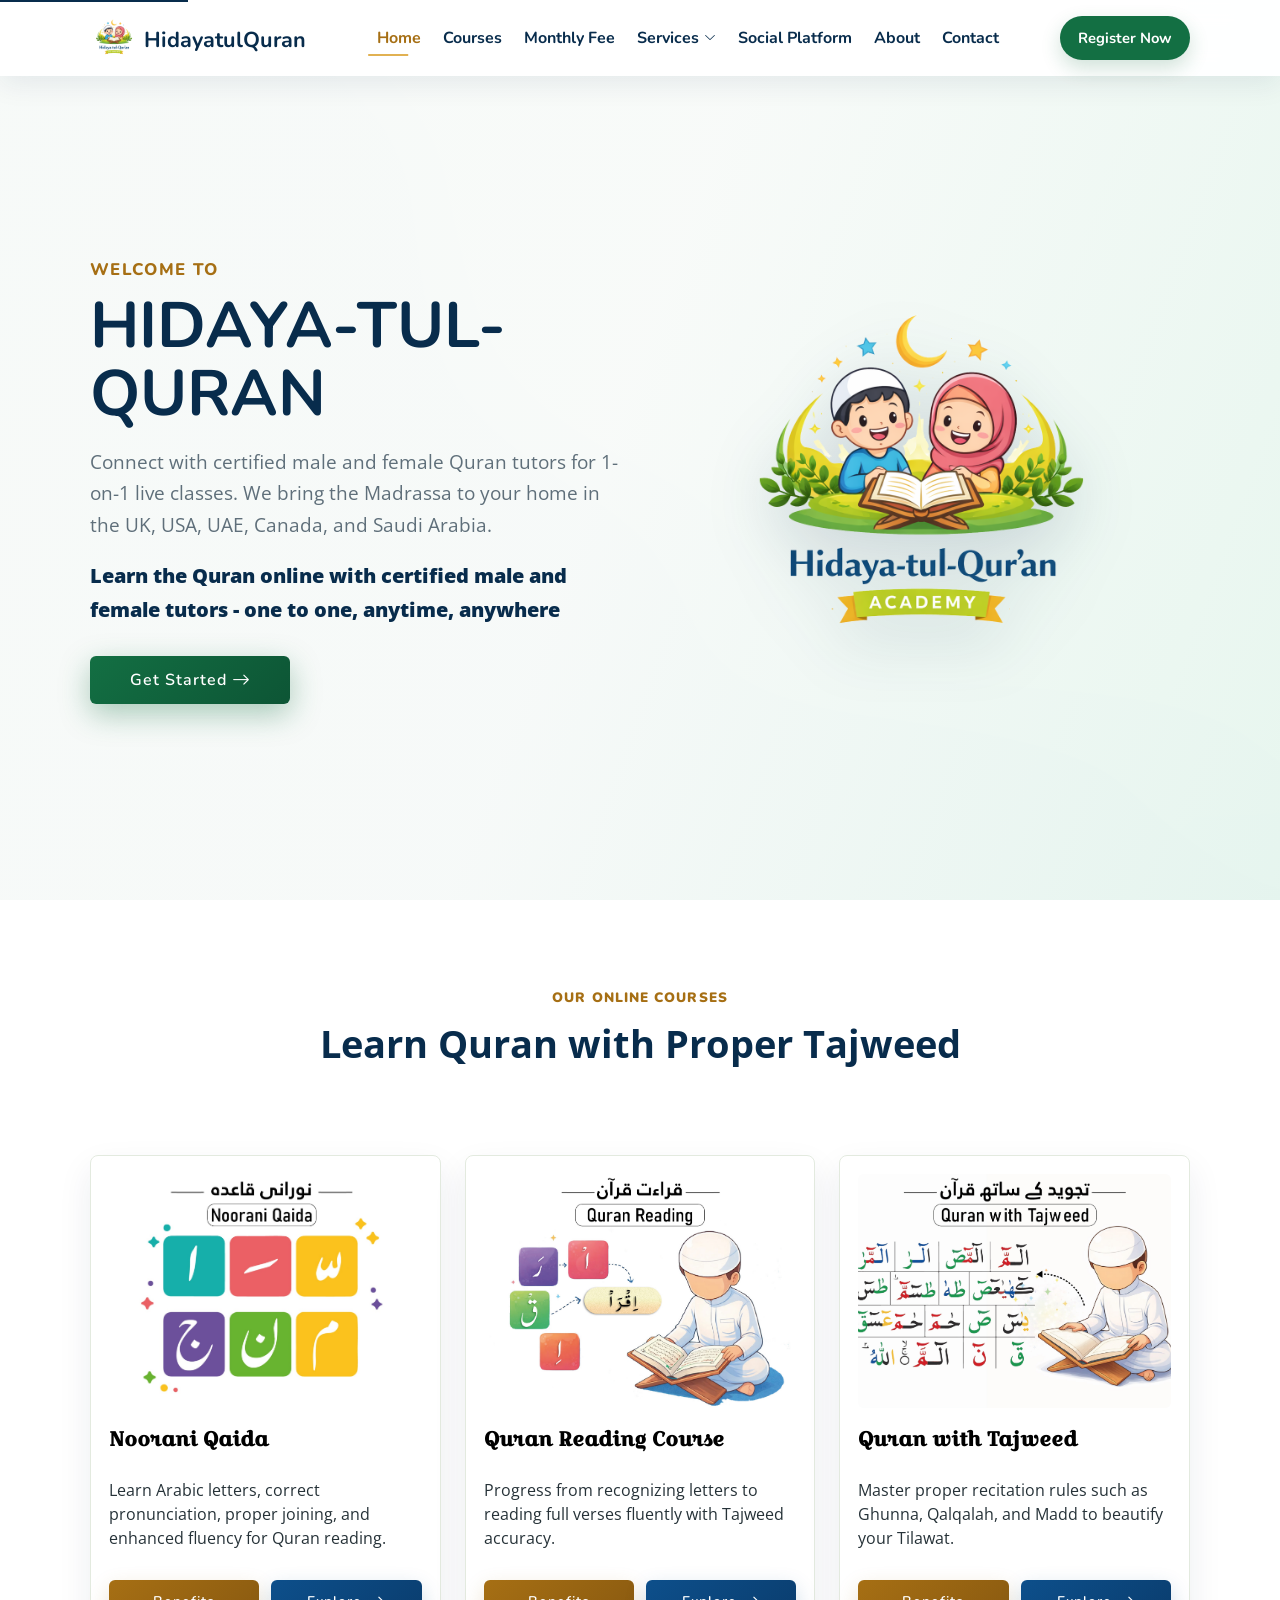
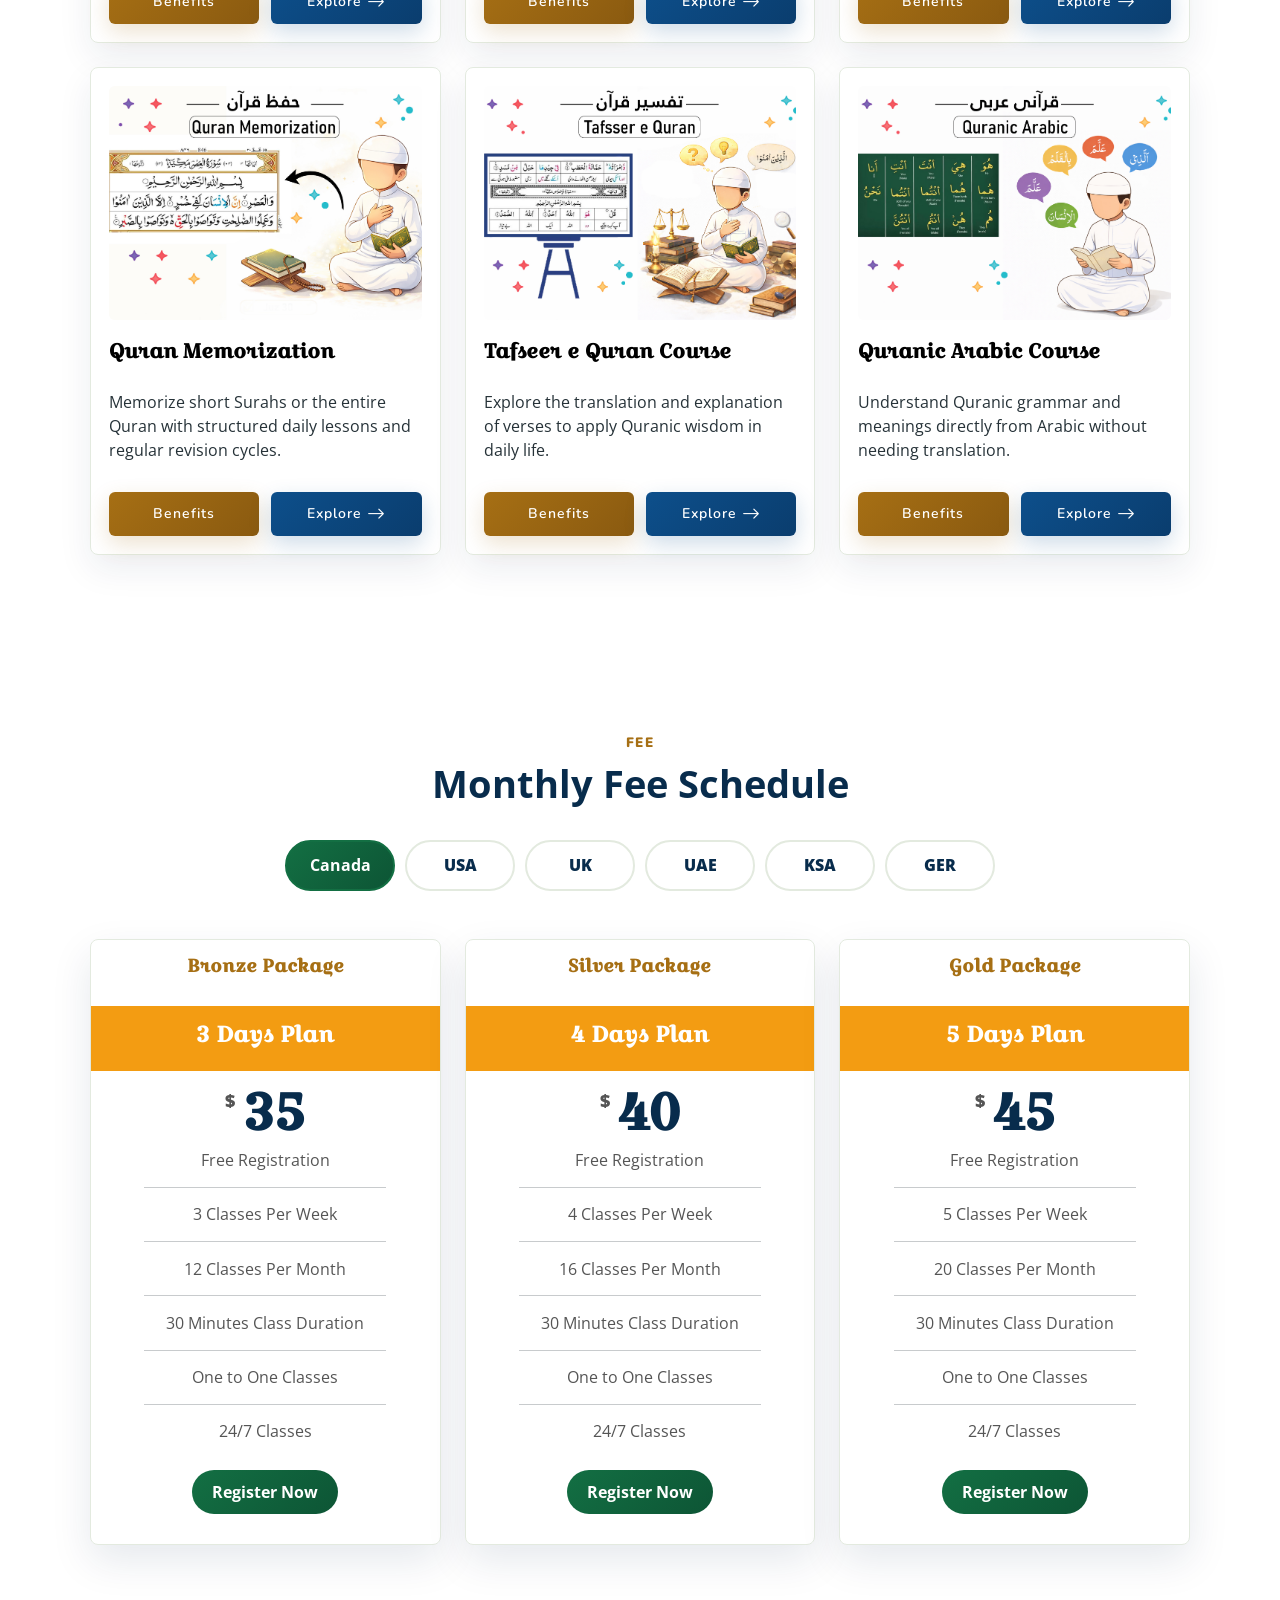
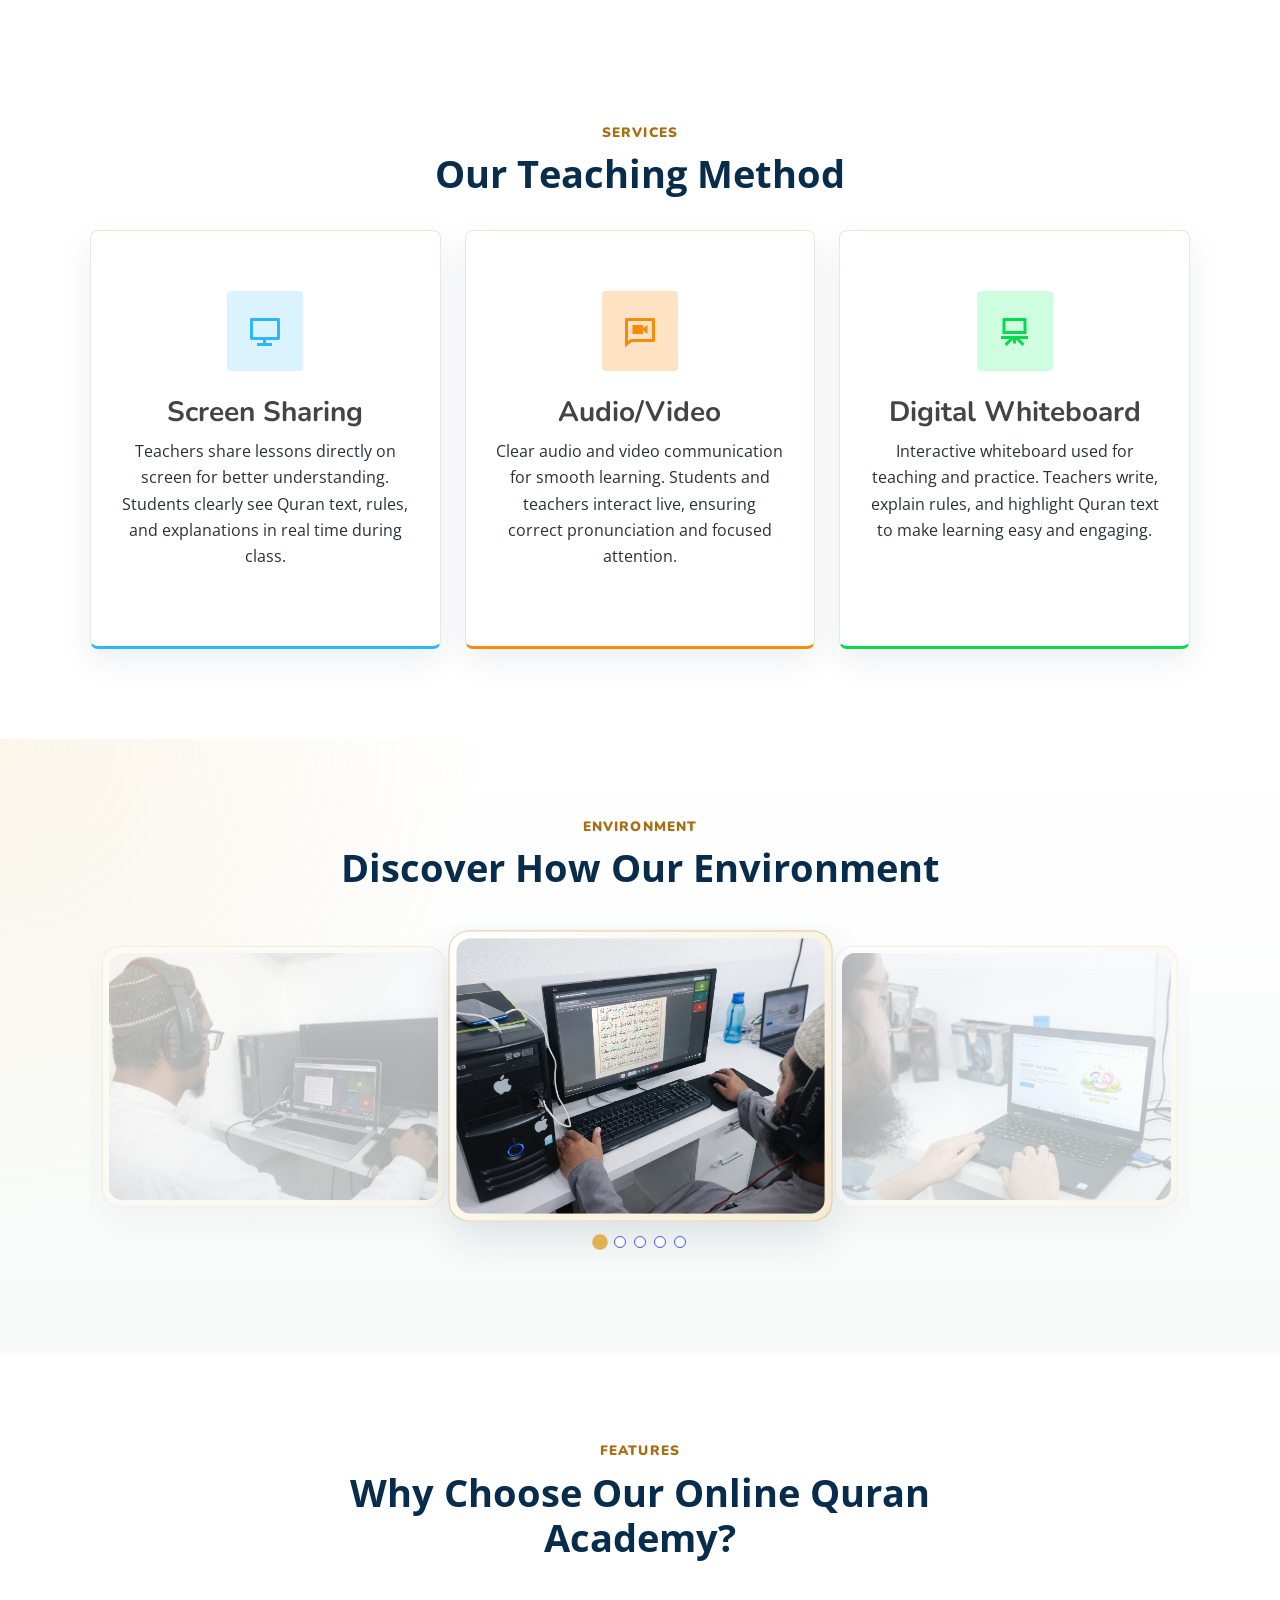
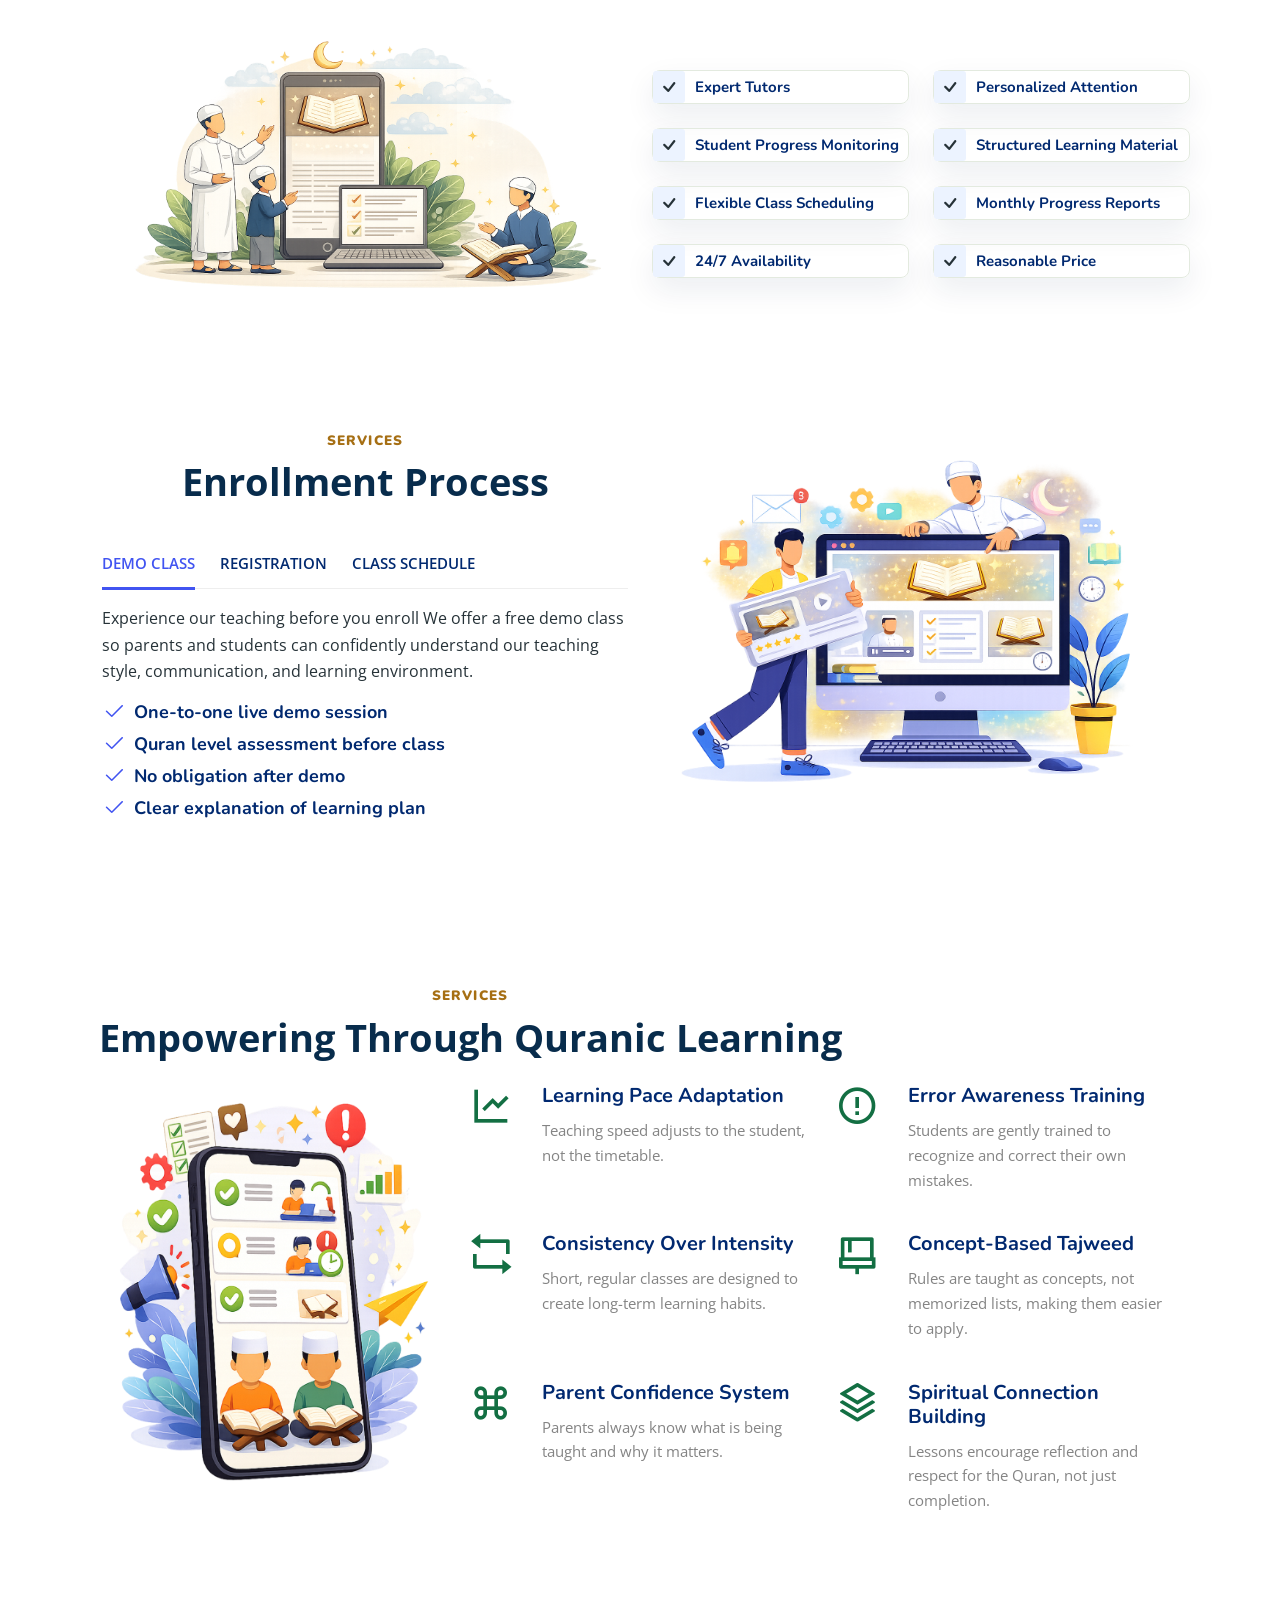
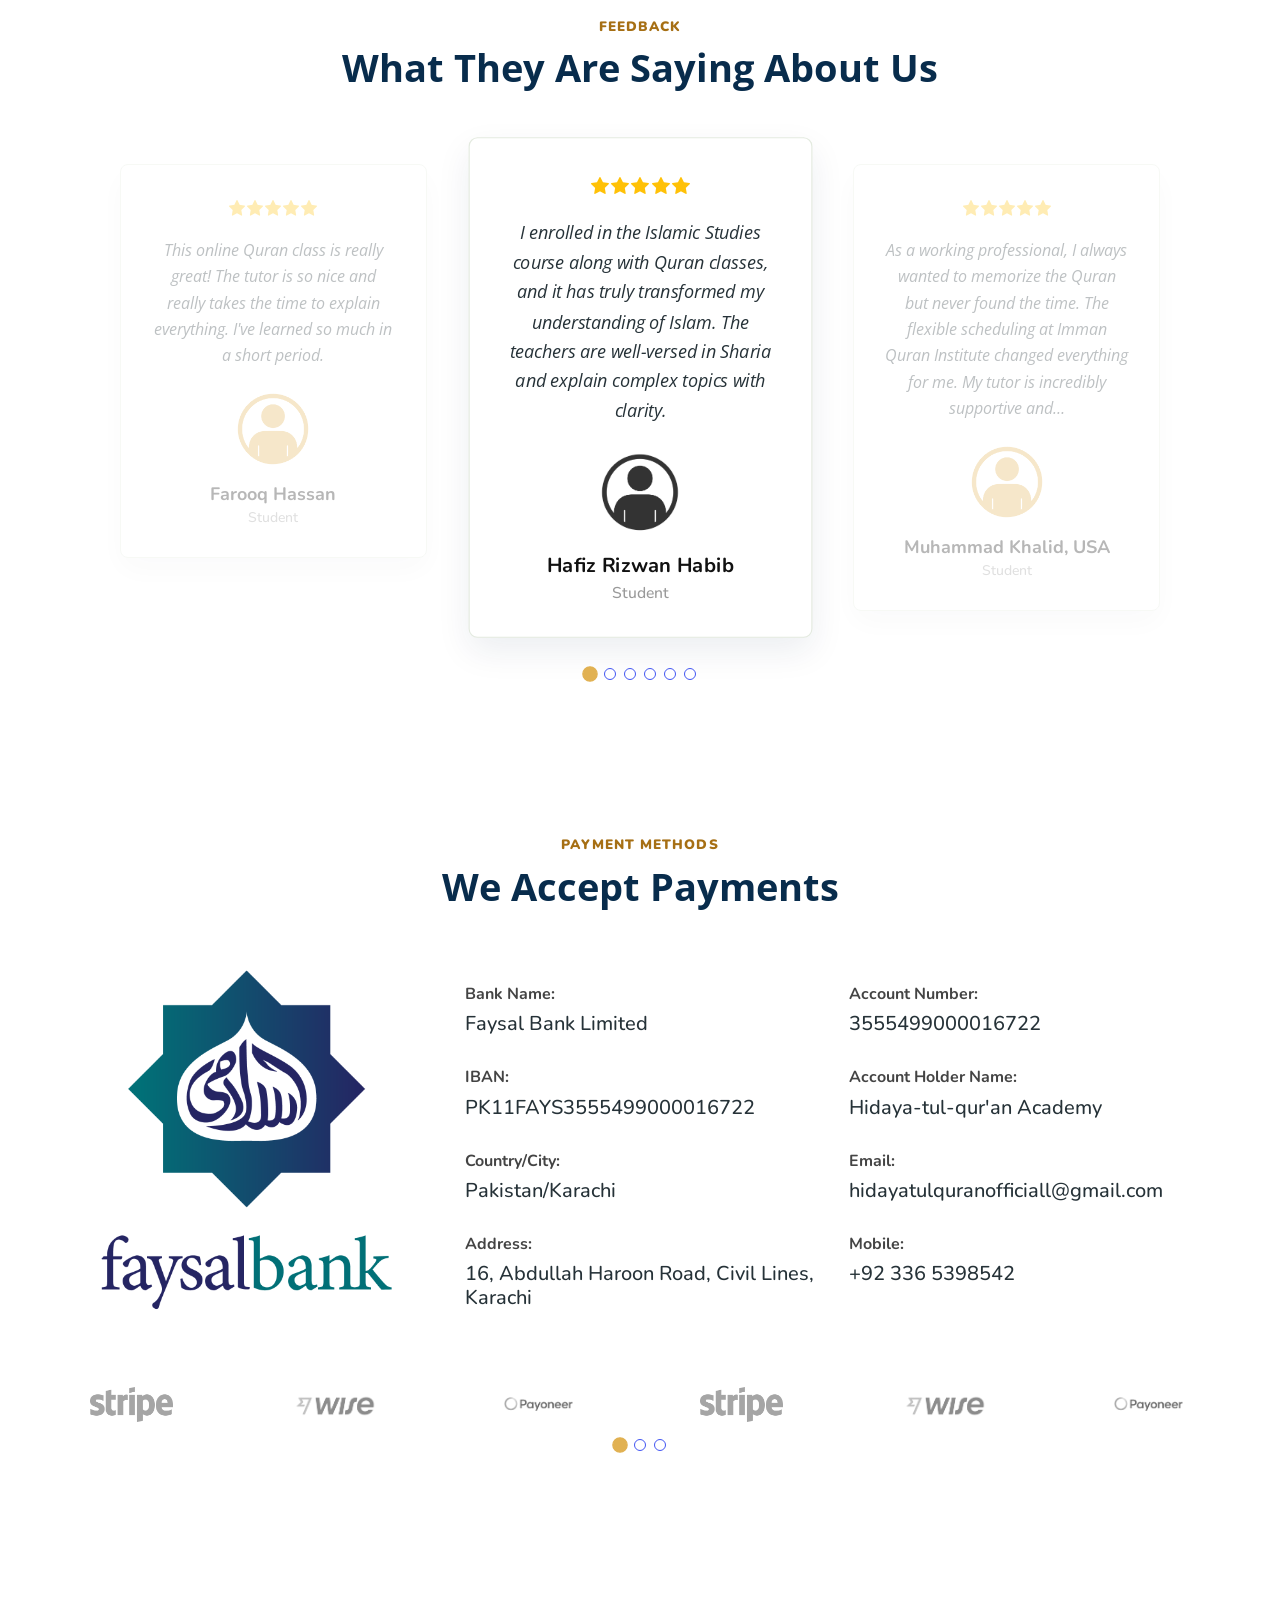
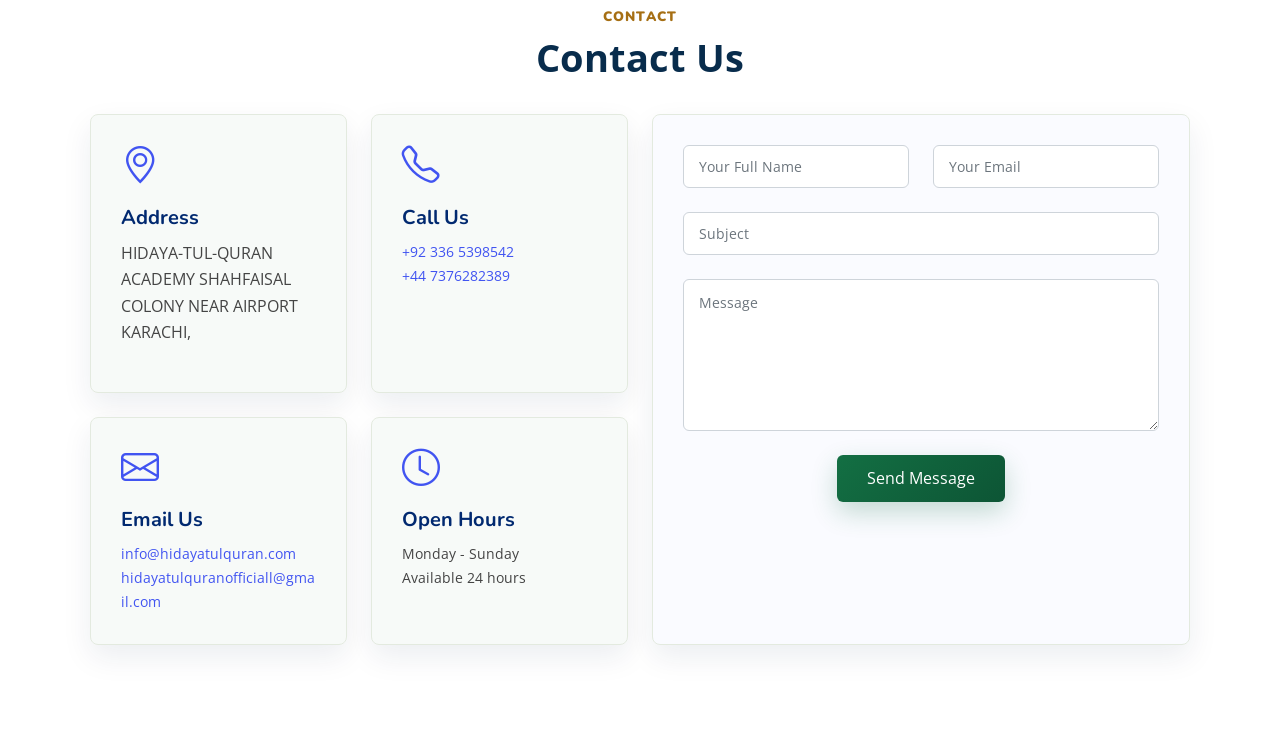
==== commit bdd647c7: "SetNewUI" ====
--- a/index.html
+++ b/index.html
@@ -5,17 +5,67 @@
   <meta charset="utf-8">
   <meta content="width=device-width, initial-scale=1.0" name="viewport">
 
-  <title>Hidaya Tul Quran - Index</title>
+  <title>HidayatulQuran Academy | Online Quran Classes with Tajweed</title>
 
   <meta name="description"
-    content="Hidayatul Quran is an online Quran academy offering Quranic education to students worldwide, including the USA, UK, KSA, Germany, Canada, and AED. Learn Quran, Tajweed, and Islamic studies from qualified teachers at your convenience.">
+    content="HidayatulQuran Academy offers one-to-one online Quran classes with certified male and female tutors for kids and adults in the USA, UK, UAE, Canada, Saudi Arabia, and worldwide.">
 
   <meta name="keywords"
-    content="online Quran academy, Quran education, learn Quran, Tajweed, Quran classes, Quranic studies, Hidayatul Quran, Quran lessons, Quran online, Islamic studies, USA, UK, KSA, Germany, Canada, AEDExpert Tutors, Personalized Attention, Student Progress Monitoring, Structured Learning Material, Flexible Class Scheduling, Monthly Progress Reports, 24/7 Availability, Reasonable Price, Noorani Qaida, Quran Reading Course, Quran with Tajweed, Quran Memorization, Tafseer e Quran Course, Quranic Arabic Course">
+    content="HidayatulQuran, online Quran academy, online Quran classes, learn Quran online, Quran with Tajweed, Noorani Qaida, Quran reading course, Quran memorization, Tafseer course, Quranic Arabic, Islamic studies, Quran tutor for kids, female Quran teacher, one to one Quran classes">
+  <link rel="canonical" href="https://hidayatulquran.com/">
+  <meta name="robots" content="index, follow">
+  <meta name="author" content="HidayatulQuran Academy">
+  <meta name="theme-color" content="#082c4c">
+
+  <meta property="og:title" content="HidayatulQuran Academy | Online Quran Classes with Tajweed">
+  <meta property="og:description"
+    content="Learn Quran online through one-to-one live classes with certified male and female tutors for students worldwide.">
+  <meta property="og:type" content="website">
+  <meta property="og:url" content="https://hidayatulquran.com/">
+  <meta property="og:image" content="https://hidayatulquran.com/assets/img/hidayatulquran1.png">
+  <meta property="og:site_name" content="HidayatulQuran Academy">
+  <meta property="og:locale" content="en_US">
+
+  <meta name="twitter:card" content="summary_large_image">
+  <meta name="twitter:title" content="HidayatulQuran Academy | Online Quran Classes with Tajweed">
+  <meta name="twitter:description"
+    content="One-to-one online Quran, Tajweed, memorization, Tafseer, and Islamic studies classes for kids and adults.">
+  <meta name="twitter:image" content="https://hidayatulquran.com/assets/img/hidayatulquran1.png">
+  <meta name="twitter:site" content="@hidayatulquran">
+  <meta name="twitter:creator" content="@hidayatulquran">
+
+  <!-- Schema.org structured data -->
+  <script type="application/ld+json">
+  {
+    "@context": "https://schema.org",
+    "@type": "EducationalOrganization",
+    "name": "HidayatulQuran Academy",
+    "description": "Online Quran Academy offering one-to-one live Quran classes with certified tutors",
+    "url": "https://hidayatulquran.com",
+    "logo": "https://hidayatulquran.com/assets/img/hidayatulquran1.png",
+    "address": {
+      "@type": "PostalAddress",
+      "streetAddress": "16, Abdullah Haroon Road, Civil Lines",
+      "addressLocality": "Karachi",
+      "addressCountry": "PK"
+    },
+    "contactPoint": {
+      "@type": "ContactPoint",
+      "telephone": "+92-336-5398542",
+      "contactType": "customer service",
+      "availableLanguage": ["English", "Urdu", "Arabic"]
+    },
+    "sameAs": [
+      "https://www.facebook.com/profile.php?id=61586928376019",
+      "https://www.instagram.com/hidayatulquranofficiall/",
+      "https://www.youtube.com/channel/UCDiUcDx4tqPCqvENApO9Gvg"
+    ]
+  }
+  </script>
 
   <!-- Favicons -->
-  <link href="assets/img/hidayatulquran1.png" rel="icon" alt="hidayatulquran">
-  <link href="assets/img/hidayatulquran1.png" rel="apple-touch-icon" alt="hidayatulquran">
+  <link href="assets/img/hidayatulquran1.png" rel="icon">
+  <link href="assets/img/hidayatulquran1.png" rel="apple-touch-icon">
 
   <!-- Google Fonts -->
   <link
@@ -24,10 +74,6 @@
 
   <link href="https://cdnjs.cloudflare.com/ajax/libs/font-awesome/5.15.4/css/all.min.css" rel="stylesheet">
   <!-- <link href="https://cdnjs.cloudflare.com/ajax/libs/font-awesome/5.15.4/css/all.min.css" rel="stylesheet"> -->
-
-  <head>
-    <link href="https://fonts.googleapis.com/css2?family=Noto+Sans&display=swap" rel="stylesheet">
-  </head>
 
   <!-- Vendor CSS Files -->
   <link href="assets/vendor/bootstrap/css/bootstrap.min.css" rel="stylesheet">
@@ -38,7 +84,7 @@
   <link href="assets/vendor/glightbox/css/glightbox.min.css" rel="stylesheet">
 
   <!-- Template Main CSS File -->
-  <link href="assets/css/style.css" rel="stylesheet">
+  <link href="assets/css/style.css?v=20260530-12" rel="stylesheet">
 
   <!-- =======================================================
   * Template Name: FlexStart - v1.4.0
@@ -115,84 +161,90 @@
 
 <body>
 
+  <!-- Skip to main content link for accessibility -->
+  <a href="#main" class="skip-link">Skip to main content</a>
+
   <!-- ======= Header ======= -->
-  <header id="header" class="header fixed-top">
+  <header id="header" class="header fixed-top" role="banner">
     <div class="container-fluid container-xl d-flex align-items-center justify-content-between">
 
-      <a href="index.html" class="logo d-flex align-items-center">
-        <img src="assets/img/hidayatulquran1.png" alt="">
-        <span style="font-size: 20px;">Hidaya Tul Quran</span>
+      <a href="index.html" class="logo d-flex align-items-center" aria-label="HidayatulQuran Academy home">
+        <img src="assets/img/hidayatulquran1.png" alt="HidayatulQuran Academy logo">
+        <span>HidayatulQuran</span>
       </a>
 
-      <nav id="navbar" class="navbar">
-        <ul>
-          <li><a class="nav-link scrollto active" href="#hero">Home</a></li>
+      <nav id="navbar" class="navbar" aria-label="Primary navigation" role="navigation">
+        <ul role="menubar">
+          <li role="none"><a class="nav-link scrollto active" href="#hero" role="menuitem">Home</a></li>
           <!-- <li><a class="nav-link scrollto" href="#SocialPlatform">Social Platform</a></li> -->
-          <li><a class="nav-link scrollto" href="#QuranCourses">Courses</a></li>
-          <li><a class="nav-link scrollto" href="#MonthlyFee">Monthly Fee</a></li>
-          <li class="dropdown"><a href="#"><span>Services</span> <i class="bi bi-chevron-down"></i></a>
-            <ul>
-              <li><a href="#EnrollmentProcess">Enrollment Process</a></li>
-              
-              <li class="dropdown"><a href="#"><span>Specialities</span> <i class="bi bi-chevron-right"></i></a>
-                <ul>
-                  <li><a href="#features">Why Choose</a></li>
-                  <li><a href="#OurTeachingMethod">Our Teaching Method</a></li>
-                  <li><a href="#EmpoweringStudents">Empowering Students</a></li>
-                  
+          <li role="none"><a class="nav-link scrollto" href="#QuranCourses" role="menuitem">Courses</a></li>
+          <li role="none"><a class="nav-link scrollto" href="#MonthlyFee" role="menuitem">Monthly Fee</a></li>
+          <li class="dropdown" role="none"><a href="#" role="menuitem" aria-haspopup="true" aria-expanded="false"><span>Services</span> <i class="bi bi-chevron-down" aria-hidden="true"></i></a>
+            <ul role="menu" aria-label="Services submenu">
+              <li role="none"><a href="#EnrollmentProcess" role="menuitem">Enrollment Process</a></li>
+
+              <li class="dropdown" role="none"><a href="#" role="menuitem" aria-haspopup="true" aria-expanded="false"><span>Specialities</span> <i class="bi bi-chevron-right" aria-hidden="true"></i></a>
+                <ul role="menu" aria-label="Specialities submenu">
+                  <li role="none"><a href="#features" role="menuitem">Why Choose</a></li>
+                  <li role="none"><a href="#OurTeachingMethod" role="menuitem">Our Teaching Method</a></li>
+                  <li role="none"><a href="#EmpoweringStudents" role="menuitem">Empowering Students</a></li>
+
                 </ul>
               </li>
-              <li><a href="faq.html">F.A.Q</a></li>
+              <li role="none"><a href="faq.html" role="menuitem">F.A.Q</a></li>
             </ul>
           </li>
-          <li><a class="nav-link scrollto" href='socialPlatforms.html'>Social Platform</a></li>
-          <li><a class="nav-link scrollto" href='about.html'>About</a></li>
-          <li><a class="nav-link scrollto" href="#contact">Contact</a></li>
+          <li role="none"><a class="nav-link scrollto" href='socialPlatforms.html' role="menuitem">Social Platform</a></li>
+          <li role="none"><a class="nav-link scrollto" href='about.html' role="menuitem">About</a></li>
+          <li role="none"><a class="nav-link scrollto" href="#contact" role="menuitem">Contact</a></li>
         </ul>
-        <i class="bi bi-list mobile-nav-toggle"></i>
+        <button class="mobile-nav-toggle bi bi-list" type="button" aria-label="Open navigation menu"
+          aria-controls="navbar" aria-expanded="false"></button>
       </nav><!-- .navbar -->
+
+      <a href="registration.html" class="header-register">Register Now</a>
 
     </div>
   </header><!-- End Header -->
 
   <!-- ======= Hero Section ======= -->
-  <section id="hero" class="hero d-flex align-items-center">
+  <section id="hero" class="hero d-flex align-items-center" aria-labelledby="hero-heading">
 
     <div class="container">
       <div class="row">
         <div class="col-lg-6 d-flex flex-column justify-content-center">
           <!-- <h2 data-aos="fade-up" data-aos-delay="400">Assalamu 'Alaikum, Welcome to</h2> -->
-          <h2 data-aos="fade-up" style="margin-bottom: 10px;">Welcome to</h2>
-          <h1 data-aos="fade-up">HIDAYA-TUL-QURAN</h1>
+          <p class="hero-eyebrow" data-aos="fade-up">Welcome to</p>
+          <h1 id="hero-heading" data-aos="fade-up">HIDAYA-TUL-QURAN</h1>
           <!-- <h2 data-aos="fade-up" data-aos-delay="400">Islamic Scholar, President and Founder of Jamia'Ali (R.A)</h2> -->
-          <h2 data-aos="fade-up" data-aos-delay="400" style="font-size: 20px;">Connect with certified male and female
+          <p class="hero-lead" data-aos="fade-up" data-aos-delay="400">Connect with certified male and female
             Quran tutors for 1-on-1 live classes. We bring the Madrassa to your home in the UK, USA, UAE, Canada, and
             Saudi Arabia.
-          </h2>
-          <h2 data-aos="fade-up" data-aos-delay="400" style="font-size: 22px; font-weight: bold;">
-            Learn the Quran online with certified male and female tutors — one to one, anytime, anywhere
-          </h2>
+          </p>
+          <p class="hero-subtitle" data-aos="fade-up" data-aos-delay="400">
+            Learn the Quran online with certified male and female tutors - one to one, anytime, anywhere
+          </p>
 
           <div data-aos="fade-up" data-aos-delay="600">
             <div class="text-center text-lg-start">
-              <a href="#about"
-                class="btn-get-started scrollto d-inline-flex align-items-center justify-content-center align-self-center">
+              <a href="#QuranCourses"
+                class="btn-get-started scrollto d-inline-flex align-items-center justify-content-center align-self-center"
+                aria-label="Browse our Quran courses">
                 <span>Get Started</span>
-                <i class="bi bi-arrow-right"></i>
+                <i class="bi bi-arrow-right" aria-hidden="true"></i>
               </a>
             </div>
           </div>
         </div>
-        <div class="col-lg-6 hero-img" data-aos="zoom-out" data-aos-delay="100" style="padding: 1%;">
-          <img src="assets/img/hidayatulquran1.png" class="img-fluid" , width="95%" , height='95%' ,
-            alt="hidayatulquran">
+        <div class="col-lg-6 hero-img" data-aos="zoom-out" data-aos-delay="100">
+          <img src="assets/img/hidayatulquran1.png" class="img-fluid" alt="HidayatulQuran Academy - Online Quran learning with certified tutors">
         </div>
       </div>
     </div>
 
   </section><!-- End Hero -->
 
-  <main id="main">
+  <main id="main" role="main">
     <!-- ======= Values Section ======= -->
     <!-- <section id="about" class="about">
 
@@ -283,18 +335,18 @@
 
 
     <!-- ======= Our Online Quran Courses Section ======= -->
-    <section id="QuranCourses" class="courses">
+    <section id="QuranCourses" class="courses" aria-labelledby="courses-heading">
       <div class="container" data-aos="fade-up">
         <header class="section-header">
-          <h3 style="color: #E1B152;">
+          <h2 id="courses-heading" style="color: #E1B152;">
             <strong>
               Our Online Courses
             </strong>
-          </h3>
+          </h2>
           <p>Learn Quran with Proper Tajweed</p>
         </header>
 
-        <div class="row" id="coursesContainer"></div>
+        <div class="row" id="coursesContainer" role="list"></div>
 
         <script>
           const courses = [
@@ -302,11 +354,11 @@
               name: "NooraniQaida",
               title: "Noorani Qaida",
               image: "assets/img/NooraniQaida_hidayatulquran_Academy.jpg",
-              alt: "NooraniQaida_hidayatulquran_Academy",
+              alt: "Noorani Qaida course for online Quran beginners",
               description: "Learn Arabic letters, correct pronunciation, proper joining, and enhanced fluency for Quran reading.",
               benefits: [
                 "Seerat Nabi (S.A.W).",
-                "Multuple Duas.",
+                "Multiple Duas.",
                 "Six kalimas.",
                 "Hadith."
               ],
@@ -317,12 +369,12 @@
               name: "QuranReadingCourse",
               title: "Quran Reading Course",
               image: "assets/img/QuranReadingCourse_hidayatulquran_Academy.jpeg",
-              alt: "QuranReadingCourse_hidayatulquran_Academy",
+              alt: "Quran reading course with online tutor guidance",
               description: "Progress from recognizing letters to reading full verses fluently with Tajweed accuracy.",
               benefits: [
                 "The Method of ablution (Wazu), Its Rulings.",
                 "Seerat Nabi (S.A.W).",
-                "Multuple Duas.",
+                "Multiple Duas.",
                 "Hadith."
               ],
               aosDelay: 400,
@@ -332,7 +384,7 @@
               name: "QuranwithTajweed",
               title: "Quran with Tajweed",
               image: "assets/img/QuranWithTajweed_hidayatulquran_Academy.jpeg",
-              alt: "QuranWithTajweed_hidayatulquran_Academy",
+              alt: "Quran with Tajweed course for accurate recitation",
               description: "Master proper recitation rules such as Ghunna, Qalqalah, and Madd to beautify your Tilawat.",
               benefits: [
                 "The Method of ablution (Wazu), Its Rulings.",
@@ -347,7 +399,7 @@
               name: "QuranMemorization",
               title: "Quran Memorization",
               image: "assets/img/QuranMemorization_hidayatulquran_Academy.jpeg",
-              alt: "QuranMemorization_hidayatulquran_Academy",
+              alt: "Quran memorization course with structured revision",
               description: "Memorize short Surahs or the entire Quran with structured daily lessons and regular revision cycles.",
               benefits: [
                 "The Method of Salah, Its Rulings, and Translation.",
@@ -362,7 +414,7 @@
               name: "TafseereQuranCourse",
               title: "Tafseer e Quran Course",
               image: "assets/img/TafseerQuran_hidayatulquran_Academy.jpeg",
-              alt: "TafseerQuran_hidayatulquran_Academy",
+              alt: "Tafseer e Quran course for understanding Quranic meaning",
               description: "Explore the translation and explanation of verses to apply Quranic wisdom in daily life.",
               benefits: [
                 "The Method of Salah, Its Rulings, and Translation.",
@@ -377,7 +429,7 @@
               name: "QuranicArabicCourse",
               title: "Quranic Arabic Course",
               image: "assets/img/QuranicArabic_hidayatulquran_Academy.jpeg",
-              alt: "QuranicArabic_hidayatulquran_Academy",
+              alt: "Quranic Arabic course for understanding Quran vocabulary",
               description: "Understand Quranic grammar and meanings directly from Arabic without needing translation.",
               benefits: [
                 "The Method of Salah, Its Rulings, and Translation.",
@@ -403,36 +455,27 @@
               const cardNumber = index + 1;
 
               html += `
-        <div class="col-lg-4 mt-4 mt-lg-0 ${cardNumber > 3 ? 'pt-3' : ''}">
-          <div class="box"
+        <div class="col-lg-4 col-md-6 mt-4">
+          <article class="box course-card"
             data-aos="fade-up"
-            data-aos-delay="${course.aosDelay}"
-            style="display: flex; flex-direction: column; justify-content: space-between; min-height: 350px; padding: 15px; background-color: #fff; border: 1px solid #ddd; border-radius: 8px;">
+            data-aos-delay="${course.aosDelay}">
 
             <img
               src="${course.image}"
-              class="img-fluid"
+              class="img-fluid course-card-img"
               alt="${course.alt}"
-              style="
-               width:100%;
-                  height:auto;
-                  min-height:220px;
-                  max-height:450px;
-                  object-fit:cover;
-             
-              border-radius: 6px;"
-              >
-
-            <h2 style="margin-top: 15px; color: #000000; font-family: 'Croissant One', sans-serif;">
+              loading="lazy">
+
+            <h3 class="course-card-title">
               ${course.title}
-            </h2>
-
-            <p style="flex-grow: 1; color: #000000;">
+            </h3>
+
+            <p class="course-card-description">
               ${course.description}
             </p>
 
-            <div id="extraBenefit${cardNumber}" style="display: none; color: #000000; font-size: 12px; margin-bottom: 15px;">
-              <p style="padding: 0; margin: 0 0 10px 0; font-weight: bold; font-size: 14px;">
+            <div id="extraBenefit${cardNumber}" class="course-card-benefits">
+              <p>
                 You can choose one free course:
               </p>
               <ul>
@@ -440,26 +483,26 @@
               </ul>
             </div>
 
-            <div style="display: flex; gap: 15px; padding: 0; align-items: stretch; margin-bottom: 5px;">
-              <div style="flex: 1; display: flex;">
+            <div class="course-card-actions">
+              <div>
                 <a href="javascript:void(0);"
-                  class="btn-extra-benefit"
-                  onclick="toggleExtraBenefit(${cardNumber})"
-                  style="width: 100%; min-height: 40px; padding: 10px 20px; background-color: #E1B152; color: #fff; border-radius: 4px; text-align: center; display: flex; align-items: center; justify-content: center; font-size: 16px; box-shadow: 0 4px 6px rgba(234, 194, 114, 0.6); text-decoration: none;">
+                  class="btn-extra-benefit btn-benefits"
+                  aria-controls="extraBenefit${cardNumber}"
+                  aria-expanded="false"
+                  onclick="toggleExtraBenefit(${cardNumber}, this)">
                   <span>Benefits</span>
                 </a>
               </div>
 
-              <div style="flex: 1; display: flex;">
-                <a href="${course.exploreLink}?course=${course.title}"
-                  class="btn-extra-benefit"
-                  style="width: 100%; min-height: 40px; padding: 10px 20px; background-color: #5295e1; color: #fff; border-radius: 4px; text-align: center; display: flex; align-items: center; justify-content: center; font-size: 16px; box-shadow: 0 4px 6px rgba(133, 171, 224, 0.6); text-decoration: none;">
+              <div>
+                <a href="${course.exploreLink}?course=${encodeURIComponent(course.title)}"
+                  class="btn-extra-benefit btn-explore">
                   <span>Explore</span>
-                  <i class="bi bi-arrow-right" style="margin-left: 8px;"></i>
+                  <i class="bi bi-arrow-right"></i>
                 </a>
               </div>
             </div>
-          </div>
+          </article>
         </div>
       `;
             });
@@ -467,13 +510,15 @@
             coursesContainer.innerHTML = html;
           }
 
-          function toggleExtraBenefit(cardNumber) {
+          function toggleExtraBenefit(cardNumber, trigger) {
             const extraBenefit = document.getElementById("extraBenefit" + cardNumber);
 
             if (extraBenefit.style.display === "none" || extraBenefit.style.display === "") {
               extraBenefit.style.display = "block";
+              if (trigger) trigger.setAttribute("aria-expanded", "true");
             } else {
               extraBenefit.style.display = "none";
+              if (trigger) trigger.setAttribute("aria-expanded", "false");
             }
           }
 
@@ -484,28 +529,28 @@
 
 
     <!-- ======= Pricing Section ======= -->
-    <section id="MonthlyFee" class="pricing">
+    <section id="MonthlyFee" class="pricing" aria-labelledby="pricing-heading">
       <div class="container" data-aos="fade-up">
         <header class="section-header">
-          <h2 style="color: #E1B152;"><strong>Fee</strong></h2>
+          <h2 id="pricing-heading" style="color: #E1B152;"><strong>Fee</strong></h2>
           <p>Monthly Fee Schedule</p>
         </header>
 
 
         <!-- Country Selection Row -->
         <div class="row mb-5" data-aos="fade-left">
-          <div class="col-12 text-center">
-            <button class="country-button active" id="canada-btn" onclick="changeCountry('canada')">Canada</button>
-            <button class="country-button" id="usa-btn" onclick="changeCountry('usa')"><strong>USA</strong> </button>
-            <button class="country-button" id="uk-btn" onclick="changeCountry('uk')"><strong>UK</strong></button>
-            <button class="country-button" id="uae-btn" onclick="changeCountry('uae')"><strong>UAE</strong></button>
-            <button class="country-button" id="ksa-btn" onclick="changeCountry('ksa')"><strong>KSA</strong></button>
-            <button class="country-button" id="ger-btn" onclick="changeCountry('ger')"><strong>GER</strong></button>
+          <div class="col-12 text-center" role="group" aria-label="Select country for pricing">
+            <button class="country-button active" id="canada-btn" onclick="changeCountry('canada')" aria-pressed="true">Canada</button>
+            <button class="country-button" id="usa-btn" onclick="changeCountry('usa')" aria-pressed="false"><strong>USA</strong> </button>
+            <button class="country-button" id="uk-btn" onclick="changeCountry('uk')" aria-pressed="false"><strong>UK</strong></button>
+            <button class="country-button" id="uae-btn" onclick="changeCountry('uae')" aria-pressed="false"><strong>UAE</strong></button>
+            <button class="country-button" id="ksa-btn" onclick="changeCountry('ksa')" aria-pressed="false"><strong>KSA</strong></button>
+            <button class="country-button" id="ger-btn" onclick="changeCountry('ger')" aria-pressed="false"><strong>GER</strong></button>
           </div>
         </div>
 
         <!-- Row for the pricing cards -->
-        <div class="row gy-4" data-aos="fade-left" id="pricing-cards">
+        <div class="row gy-4" data-aos="fade-left" id="pricing-cards" role="list">
           <!-- Cards will be injected here based on the selected country -->
         </div><!-- End Row for pricing cards -->
 
@@ -513,46 +558,46 @@
     </section><!-- End Pricing Section -->
 
     <!-- ======= Services Section ======= -->
-    <section id="OurTeachingMethod" class="services">
+    <section id="OurTeachingMethod" class="services" aria-labelledby="services-heading">
 
       <div class="container" data-aos="fade-up">
 
         <header class="section-header">
-          <h2 style="color: #E1B152;"><strong>Services</strong></h2>
+          <h2 id="services-heading" style="color: #E1B152;"><strong>Services</strong></h2>
           <p>Our Teaching Method</p>
         </header>
 
         <div class="row gy-4">
 
           <div class="col-lg-4 col-md-6" data-aos="fade-up" data-aos-delay="200">
-            <div class="service-box blue">
+            <article class="service-box blue" aria-labelledby="service-screen-sharing">
               <!-- <i class="ri-discuss-line icon"></i> -->
-              <i class="ri-computer-line icon"></i>
-              <h3>Screen Sharing</h3>
+              <i class="ri-computer-line icon" aria-hidden="true"></i>
+              <h3 id="service-screen-sharing">Screen Sharing</h3>
               <p>Teachers share lessons directly on screen for better understanding.
                 Students clearly see Quran text, rules, and explanations in real time during class.</p>
               <!-- <a href="#" class="read-more"><span>Read More</span> <i class="bi bi-arrow-right"></i></a> -->
-            </div>
+            </article>
           </div>
 
           <div class="col-lg-4 col-md-6" data-aos="fade-up" data-aos-delay="300">
-            <div class="service-box orange">
-              <i class="ri-video-chat-line icon"></i>
-              <h3>Audio/Video</h3>
+            <article class="service-box orange" aria-labelledby="service-audio-video">
+              <i class="ri-video-chat-line icon" aria-hidden="true"></i>
+              <h3 id="service-audio-video">Audio/Video</h3>
               <p>Clear audio and video communication for smooth learning.
                 Students and teachers interact live, ensuring correct pronunciation and focused attention.</p>
               <!-- <a href="#" class="read-more"><span>Read More</span> <i class="bi bi-arrow-right"></i></a> -->
-            </div>
+            </article>
           </div>
 
           <div class="col-lg-4 col-md-6" data-aos="fade-up" data-aos-delay="400">
-            <div class="service-box green">
-              <i class="ri-artboard-line icon"></i>
-              <h3>Digital Whiteboard</h3>
+            <article class="service-box green" aria-labelledby="service-whiteboard">
+              <i class="ri-artboard-line icon" aria-hidden="true"></i>
+              <h3 id="service-whiteboard">Digital Whiteboard</h3>
               <p>Interactive whiteboard used for teaching and practice.
                 Teachers write, explain rules, and highlight Quran text to make learning easy and engaging.</p>
               <!-- <a href="#" class="read-more"><span>Read More</span> <i class="bi bi-arrow-right"></i></a> -->
-            </div>
+            </article>
           </div>
 
         </div>
@@ -561,58 +606,58 @@
 
     </section><!-- End Services Section -->
 
-    <!-- ======= Testimonials Section ======= -->
-    <section id="testimonials" class="testimonials">
+    <!-- ======= Learning Environment Section ======= -->
+    <section id="learning-environment" class="testimonials" aria-labelledby="environment-heading">
 
       <div class="container" data-aos="fade-up">
 
         <header class="section-header">
-          <h2 style="color: #E1B152;"><strong>Enviornment</strong></h2>
+          <h2 id="environment-heading" style="color: #E1B152;"><strong>Environment</strong></h2>
           <p>Discover How Our Environment</p>
         </header>
 
-        <div class="testimonials-slider swiper-container" data-aos="fade-up" data-aos-delay="200">
+        <div class="testimonials-slider swiper-container" data-aos="fade-up" data-aos-delay="200" role="region" aria-label="Online learning environment gallery">
           <div class="swiper-wrapper">
 
-            <div class="swiper-slide" style="padding: 0%; margin: 0%; ">
-              <div class="testimonial-item" style="padding: 5px; min-height: 0px; background-color: #E1B152; ">
+            <div class="swiper-slide">
+              <figure class="testimonial-item environment-card">
                 <img src="assets/img/team/hidayatulquran_Onlineclass2.jpeg" class="img-fluid"
-                  alt="hidayatulquran_Onlineclass2" height="100%">
-              </div>
-            </div>
-
-            <div class="swiper-slide" style="padding: 0%; margin: 0%;">
-              <div class="testimonial-item" style="padding: 5px; min-height: 0px; background-color: #E1B152; ">
+                  alt="Student attending a live online Quran class" height="100%" loading="lazy">
+              </figure>
+            </div>
+
+            <div class="swiper-slide">
+              <figure class="testimonial-item environment-card">
                 <img src="assets/img/team/hidayatulquran_Onlineclass3.jpeg" class="img-fluid"
-                  alt="hidayatulquran_Onlineclass3" height="100%">
-              </div>
-            </div>
-
-            <div class="swiper-slide" style="padding: 0%; margin: 0%;">
-              <div class="testimonial-item" style="padding: 5px; min-height: 0px; background-color: #E1B152;">
+                  alt="Teacher guiding an online Quran learning session" height="100%" loading="lazy">
+              </figure>
+            </div>
+
+            <div class="swiper-slide">
+              <figure class="testimonial-item environment-card">
                 <img src="assets/img/team/hidayatulquran_Onlineclass4.jpeg" class="img-fluid"
-                  alt="hidayatulquran_Onlineclass4" height="100%">
-              </div>
-            </div>
-
-            <div class="swiper-slide" style="padding: 0%; margin: 0%;">
-              <div class="testimonial-item" style="padding: 5px; min-height: 0px; background-color: #E1B152; ">
+                  alt="Online Quran class environment for students" height="100%" loading="lazy">
+              </figure>
+            </div>
+
+            <div class="swiper-slide">
+              <figure class="testimonial-item environment-card">
                 <img src="assets/img/team/hidayatulquran_Onlineclass5.jpeg" class="img-fluid"
-                  alt="hidayatulquran_Onlineclass5" height="100%">
-              </div>
-            </div>
-
-            <div class="swiper-slide" style="padding: 0%; margin: 0%;">
-              <div class="testimonial-item" style="padding: 5px; min-height: 0px; background-color: #E1B152;">
+                  alt="One-to-one online Quran learning session" height="100%" loading="lazy">
+              </figure>
+            </div>
+
+            <div class="swiper-slide">
+              <figure class="testimonial-item environment-card">
                 <img src="assets/img/team/hidayatulquran_Onlineclass6.jpeg" class="img-fluid"
-                  alt="hidayatulquran_Onlineclass6" height="100%">
-              </div>
+                  alt="Virtual Quran class with personal tutor support" height="100%" loading="lazy">
+              </figure>
             </div>
 
             <!-- End testimonial item -->
 
           </div>
-          <div class="swiper-pagination"></div>
+          <div class="swiper-pagination" aria-hidden="true"></div>
         </div>
 
       </div>
@@ -620,12 +665,12 @@
     </section>
 
     <!-- ======= Features Section ======= -->
-    <section id="features" class="features" style=" padding-bottom: 0px; ">
+    <section id="features" class="features" style=" padding-bottom: 0px; " aria-labelledby="features-heading">
 
       <div class="container" data-aos="fade-up">
 
         <header class="section-header">
-          <h2 style="color: #E1B152;"><strong>Features</strong></h2>
+          <h2 id="features-heading" style="color: #E1B152;"><strong>Features</strong></h2>
           <p>Why Choose Our Online Quran Academy?</p>
         </header>
 
@@ -633,7 +678,8 @@
 
           <div class="col-lg-6">
             <img src="assets/img/Specialities1_hidayatulquran_Academy.png" class="img-fluid"
-              alt="Specialities1_hidayatulquran_Academy" style="width: 100%; height: 100%; object-fit: cover;">
+              alt="HidayatulQuran teaching specialities and student support" style="width: 100%; height: 100%; object-fit: cover;"
+              loading="lazy">
           </div>
 
           <div class="col-lg-6 mt-5 mt-lg-0 d-flex">
@@ -641,56 +687,56 @@
 
               <div class="col-md-6" data-aos="zoom-out" data-aos-delay="200">
                 <div class="feature-box d-flex align-items-center">
-                  <i class="bi bi-check"></i>
+                  <i class="bi bi-check" aria-hidden="true"></i>
                   <h3>Expert Tutors</h3>
                 </div>
               </div>
 
               <div class="col-md-6" data-aos="zoom-out" data-aos-delay="300">
                 <div class="feature-box d-flex align-items-center">
-                  <i class="bi bi-check"></i>
+                  <i class="bi bi-check" aria-hidden="true"></i>
                   <h3>Personalized Attention</h3>
                 </div>
               </div>
 
               <div class="col-md-6" data-aos="zoom-out" data-aos-delay="400">
                 <div class="feature-box d-flex align-items-center">
-                  <i class="bi bi-check"></i>
+                  <i class="bi bi-check" aria-hidden="true"></i>
                   <h3>Student Progress Monitoring</h3>
                 </div>
               </div>
 
               <div class="col-md-6" data-aos="zoom-out" data-aos-delay="500">
                 <div class="feature-box d-flex align-items-center">
-                  <i class="bi bi-check"></i>
+                  <i class="bi bi-check" aria-hidden="true"></i>
                   <h3>Structured Learning Material</h3>
                 </div>
               </div>
 
               <div class="col-md-6" data-aos="zoom-out" data-aos-delay="600">
                 <div class="feature-box d-flex align-items-center">
-                  <i class="bi bi-check"></i>
+                  <i class="bi bi-check" aria-hidden="true"></i>
                   <h3>Flexible Class Scheduling</h3>
                 </div>
               </div>
 
               <div class="col-md-6" data-aos="zoom-out" data-aos-delay="700">
                 <div class="feature-box d-flex align-items-center">
-                  <i class="bi bi-check"></i>
+                  <i class="bi bi-check" aria-hidden="true"></i>
                   <h3>Monthly Progress Reports</h3>
                 </div>
               </div>
 
               <div class="col-md-6" data-aos="zoom-out" data-aos-delay="800">
                 <div class="feature-box d-flex align-items-center">
-                  <i class="bi bi-check"></i>
+                  <i class="bi bi-check" aria-hidden="true"></i>
                   <h3>24/7 Availability</h3>
                 </div>
               </div>
 
               <div class="col-md-6" data-aos="zoom-out" data-aos-delay="900">
                 <div class="feature-box d-flex align-items-center">
-                  <i class="bi bi-check"></i>
+                  <i class="bi bi-check" aria-hidden="true"></i>
                   <h3>Reasonable Price</h3>
                 </div>
               </div>
@@ -753,7 +799,7 @@
 
                 </div>
 
-                <div class="tab-pane fade show" id="tab2">
+                <div class="tab-pane fade" id="tab2">
                   <p>Simple, fast, and parent-friendly
                     Our registration process is designed to be easy and transparent, without unnecessary steps or
                     confusion.</p>
@@ -780,7 +826,7 @@
 
                 </div>
 
-                <div class="tab-pane fade show" id="tab3">
+                <div class="tab-pane fade" id="tab3">
                   <p>Flexible timing that fits your routine
                     We provide flexible class schedules to suit students from different countries and time zones.</p>
 
@@ -812,7 +858,8 @@
 
             <div class="col-lg-6">
               <img src="assets/img/ProccessMethod_hidayatulquran_Academy.png" class="img-fluid"
-                alt="ProccessMethod_hidayatulquran_Academy" style="width: 100%; height: 100%; object-fit: cover;">
+                alt="HidayatulQuran enrollment process illustration" style="width: 100%; height: 100%; object-fit: cover;"
+                loading="lazy">
             </div>
 
           </div><!-- End Feature Tabs -->
@@ -832,8 +879,8 @@
 
               <div class="col-xl-4 text-center" data-aos="fade-right" data-aos-delay="100"
                 style="padding: 0px; margin: 0px;">
-                <img src="assets/img/hidayatulquran_benefits.png" class="img-fluid p-4" alt="hidayatulquran_benefits"
-                  style="width: 100%; height: 100%;">
+              <img src="assets/img/hidayatulquran_benefits.png" class="img-fluid p-4" alt="Personalized Quran learning benefits"
+                  style="width: 100%; height: 100%;" loading="lazy">
               </div>
 
               <div class="col-xl-8 d-flex content" style="padding: 0px; margin: 0px;">
@@ -1038,8 +1085,8 @@
         },
 
         uk: {
-          currency: "USD",
-          symbol: "£",
+          currency: "GBP",
+          symbol: "GBP",
           plans: [
             { plan: 3, course: 'Bronze Package', name: "3 Days Plan", price: "22", description: ["Free Registration", "3 Classes Per Week", "12 Classes Per Month", "30 Minutes Class Duration", "One to One Classes", "24/7 Classes"] },
             { plan: 4, course: 'Silver Package', name: "4 Days Plan", price: "25", description: ["Free Registration", "4 Classes Per Week", "16 Classes Per Month", "30 Minutes Class Duration", "One to One Classes", "24/7 Classes"] },
@@ -1061,17 +1108,17 @@
           currency: "SAR",
           symbol: "SAR",
           plans: [
-            { plan: 3, course: 'Brozen Package', name: "3 Days Plan", price: "110", description: ["Free Registration", "3 Classes Per Week", "12 Classes Per Month", "30 Minutes Class Duration", "One to One Classes", "24/7 Classes"] },
+            { plan: 3, course: 'Bronze Package', name: "3 Days Plan", price: "110", description: ["Free Registration", "3 Classes Per Week", "12 Classes Per Month", "30 Minutes Class Duration", "One to One Classes", "24/7 Classes"] },
             { plan: 4, course: 'Silver Package', name: "4 Days Plan", price: "140", description: ["Free Registration", "4 Classes Per Week", "16 Classes Per Month", "30 Minutes Class Duration", "One to One Classes", "24/7 Classes"] },
             { plan: 5, course: 'Gold Package', name: "5 Days Plan", price: "160", description: ["Free Registration", "5 Classes Per Week", "20 Classes Per Month", "30 Minutes Class Duration", "One to One Classes", "24/7 Classes"] }
           ]
         },
 
         ger: {
-          currency: "GER",
-          symbol: "£",
+          currency: "EUR",
+          symbol: "EUR",
           plans: [
-            { plan: 3, course: 'Brozen Package', name: "3 Days Plan", price: "22", description: ["Free Registration", "3 Classes Per Week", "12 Classes Per Month", "30 Minutes Class Duration", "One to One Classes", "24/7 Classes"] },
+            { plan: 3, course: 'Bronze Package', name: "3 Days Plan", price: "22", description: ["Free Registration", "3 Classes Per Week", "12 Classes Per Month", "30 Minutes Class Duration", "One to One Classes", "24/7 Classes"] },
             { plan: 4, course: 'Silver Package', name: "4 Days Plan", price: "25", description: ["Free Registration", "4 Classes Per Week", "16 Classes Per Month", "30 Minutes Class Duration", "One to One Classes", "24/7 Classes"] },
             { plan: 5, course: 'Gold Package', name: "5 Days Plan", price: "28", description: ["Free Registration", "5 Classes Per Week", "20 Classes Per Month", "30 Minutes Class Duration", "One to One Classes", "24/7 Classes"] }
           ]
@@ -1082,8 +1129,13 @@
       // Function to change country and update pricing cards
       function changeCountry(country) {
         const buttons = document.querySelectorAll('.country-button');
-        buttons.forEach(button => button.classList.remove('active'));
-        document.getElementById(`${country}-btn`).classList.add('active');
+        buttons.forEach(button => {
+          button.classList.remove('active');
+          button.setAttribute('aria-pressed', 'false');
+        });
+        const activeBtn = document.getElementById(`${country}-btn`);
+        activeBtn.classList.add('active');
+        activeBtn.setAttribute('aria-pressed', 'true');
 
         const data = pricingData[country] || {};
         const pricingCards = data.plans || [];
@@ -1098,22 +1150,22 @@
           <div class="box plan-card" style="padding: 0px 0px 40px 0px;">
 
             <div style=" padding: 15px;">
-              <h1 class="plan-title" style="color: #E1B152;"><strong>${plan.course}</strong></h1>
+              <h3 class="plan-title plan-package"><strong>${plan.course}</strong></h3>
             </div>
 
             <div style="background-color: #f39c12; padding: 15px; margin-bottom: 15px;">
               
-              <h2 class="plan-title"><strong>${plan.name}</strong></h2>
+              <h4 class="plan-title"><strong>${plan.name}</strong></h4>
             </div>
 
             <div style="padding: 0px 40px 0px 40px;">
               <div style="flex-direction: row; display: flex; justify-content: center; font-size: 20px;">
                 <p style="padding-right: 8px; font-size: 18px; font-weight: bold;"><strong>${currencySymbol}</strong></p>
-                <h1 class="plan-price"><strong>${plan.price}</strong></h1>
+                <p class="plan-price"><strong>${plan.price}</strong></p>
               </div>
               ${plan.description.map(item => `<p>${item}</p>`).join('<hr style="margin: 5%;" />')}
             </div>
-            <button class="btn btn-register" onclick="window.location.href='registration.html?plan=${plan.plan}';">Register Now</button>
+            <button class="btn btn-register" type="button" onclick="window.location.href='registration.html?plan=${plan.plan}';">Register Now</button>
           </div>
         </div>
       `;
@@ -1481,31 +1533,31 @@
     <!-- End Team Section -->
 
     <!-- ======= Testimonials Section ======= -->
-    <section id="testimonials" class="testimonials">
+    <section id="testimonials" class="testimonials" aria-labelledby="testimonials-heading">
 
       <div class="container" data-aos="fade-up">
 
         <header class="section-header">
-          <h2 style="color: #E1B152;"><strong>Feedback</strong></h2>
+          <h2 id="testimonials-heading" style="color: #E1B152;"><strong>Feedback</strong></h2>
           <p>What They Are Saying About Us</p>
         </header>
 
-        <div class="testimonials-slider swiper-container" data-aos="fade-up" data-aos-delay="200">
+        <div class="testimonials-slider swiper-container" data-aos="fade-up" data-aos-delay="200" role="region" aria-label="Student testimonials and reviews">
           <div class="swiper-wrapper">
 
             <div class="swiper-slide">
               <div class="testimonial-item">
-                <div class="stars">
-                  <i class="bi bi-star-fill"></i><i class="bi bi-star-fill"></i><i class="bi bi-star-fill"></i><i
-                    class="bi bi-star-fill"></i><i class="bi bi-star-fill"></i>
+                <div class="stars" aria-label="5 out of 5 stars">
+                  <i class="bi bi-star-fill" aria-hidden="true"></i><i class="bi bi-star-fill" aria-hidden="true"></i><i class="bi bi-star-fill" aria-hidden="true"></i><i
+                    class="bi bi-star-fill" aria-hidden="true"></i><i class="bi bi-star-fill" aria-hidden="true"></i>
                 </div>
                 <p>
                   This online Quran class is really great! The tutor is so nice and really takes the time to explain
                   everything. I've learned so much in a short period.
                 </p>
                 <div class="profile mt-auto">
-                  <img src="assets/img/feedbackperson1_hidayatulquran.png" class="testimonial-img" alt="" width="10%"
-                    height="10%">
+                <img src="assets/img/feedbackperson1_hidayatulquran.png" class="testimonial-img" alt="Farooq Hassan student testimonial" width="10%"
+                    height="10%" loading="lazy">
                   <h3>Farooq Hassan</h3>
                   <h4>Student</h4>
                 </div>
@@ -1514,9 +1566,9 @@
 
             <div class="swiper-slide">
               <div class="testimonial-item">
-                <div class="stars">
-                  <i class="bi bi-star-fill"></i><i class="bi bi-star-fill"></i><i class="bi bi-star-fill"></i><i
-                    class="bi bi-star-fill"></i><i class="bi bi-star-fill"></i>
+                <div class="stars" aria-label="5 out of 5 stars">
+                  <i class="bi bi-star-fill" aria-hidden="true"></i><i class="bi bi-star-fill" aria-hidden="true"></i><i class="bi bi-star-fill" aria-hidden="true"></i><i
+                    class="bi bi-star-fill" aria-hidden="true"></i><i class="bi bi-star-fill" aria-hidden="true"></i>
                 </div>
                 <p>
                   I enrolled in the Islamic Studies course along with Quran classes, and it has truly transformed my
@@ -1524,7 +1576,7 @@
                   clarity.
                 </p><!-- Closing the p tag here -->
                 <div class="profile mt-auto">
-                  <img src="assets/img/feedbackperson_hidayatulquran.jpg" class="testimonial-img" alt="">
+                  <img src="assets/img/feedbackperson_hidayatulquran.jpg" class="testimonial-img" alt="Hafiz Rizwan Habib student testimonial" loading="lazy">
                   <h3>Hafiz Rizwan Habib</h3>
                   <h4>Student</h4>
                 </div>
@@ -1533,9 +1585,9 @@
 
             <div class="swiper-slide">
               <div class="testimonial-item">
-                <div class="stars">
-                  <i class="bi bi-star-fill"></i><i class="bi bi-star-fill"></i><i class="bi bi-star-fill"></i><i
-                    class="bi bi-star-fill"></i><i class="bi bi-star-fill"></i>
+                <div class="stars" aria-label="5 out of 5 stars">
+                  <i class="bi bi-star-fill" aria-hidden="true"></i><i class="bi bi-star-fill" aria-hidden="true"></i><i class="bi bi-star-fill" aria-hidden="true"></i><i
+                    class="bi bi-star-fill" aria-hidden="true"></i><i class="bi bi-star-fill" aria-hidden="true"></i>
                 </div>
                 <p>
                   As a working professional, I always wanted to memorize the Quran but never found the time. The
@@ -1543,7 +1595,7 @@
                   supportive and…
                 </p>
                 <div class="profile mt-auto">
-                  <img src="assets/img/feedbackperson1_hidayatulquran.png" class="testimonial-img" alt="">
+                  <img src="assets/img/feedbackperson1_hidayatulquran.png" class="testimonial-img" alt="Muhammad Khalid student testimonial" loading="lazy">
                   <h3>Muhammad Khalid, USA</h3>
                   <h4>Student</h4>
                 </div>
@@ -1552,9 +1604,9 @@
 
             <div class="swiper-slide">
               <div class="testimonial-item">
-                <div class="stars">
-                  <i class="bi bi-star-fill"></i><i class="bi bi-star-fill"></i><i class="bi bi-star-fill"></i><i
-                    class="bi bi-star-fill"></i><i class="bi bi-star-fill"></i>
+                <div class="stars" aria-label="5 out of 5 stars">
+                  <i class="bi bi-star-fill" aria-hidden="true"></i><i class="bi bi-star-fill" aria-hidden="true"></i><i class="bi bi-star-fill" aria-hidden="true"></i><i
+                    class="bi bi-star-fill" aria-hidden="true"></i><i class="bi bi-star-fill" aria-hidden="true"></i>
                 </div>
                 <p>
                   I was searching for a reliable online Quran teacher for my two daughters, and Alhamdulillah, I found
@@ -1562,7 +1614,7 @@
                   learning enjoyable. Within…
                 </p>
                 <div class="profile mt-auto">
-                  <img src="assets/img/feedbackperson_hidayatulquran.jpg" class="testimonial-img" alt="">
+                  <img src="assets/img/feedbackperson_hidayatulquran.jpg" class="testimonial-img" alt="Aisha Rahman parent testimonial" loading="lazy">
                   <h3>Aisha Rahman, UK</h3>
                   <h4>Parent</h4>
                 </div>
@@ -1571,16 +1623,16 @@
 
             <div class="swiper-slide">
               <div class="testimonial-item">
-                <div class="stars">
-                  <i class="bi bi-star-fill"></i><i class="bi bi-star-fill"></i><i class="bi bi-star-fill"></i><i
-                    class="bi bi-star-fill"></i><i class="bi bi-star-fill"></i>
+                <div class="stars" aria-label="5 out of 5 stars">
+                  <i class="bi bi-star-fill" aria-hidden="true"></i><i class="bi bi-star-fill" aria-hidden="true"></i><i class="bi bi-star-fill" aria-hidden="true"></i><i
+                    class="bi bi-star-fill" aria-hidden="true"></i><i class="bi bi-star-fill" aria-hidden="true"></i>
                 </div>
                 <p>
-                  This is best for learning the Holly Qur'an with the Rules of Tajweed and all the Pronunciations I
+                  This is best for learning the Holy Qur'an with the Rules of Tajweed and all the Pronunciations I
                   loved it and suggest all of you learn Qur'an through online system.
                 </p>
                 <div class="profile mt-auto">
-                  <img src="assets/img/feedbackperson1_hidayatulquran.png" class="testimonial-img" alt="">
+                  <img src="assets/img/feedbackperson1_hidayatulquran.png" class="testimonial-img" alt="Ismail Khan student testimonial" loading="lazy">
                   <h3>Ismail Khan</h3>
                   <h4>Student</h4>
                 </div>
@@ -1589,16 +1641,16 @@
 
             <div class="swiper-slide">
               <div class="testimonial-item">
-                <div class="stars">
-                  <i class="bi bi-star-fill"></i><i class="bi bi-star-fill"></i><i class="bi bi-star-fill"></i><i
-                    class="bi bi-star-fill"></i><i class="bi bi-star-fill"></i>
+                <div class="stars" aria-label="5 out of 5 stars">
+                  <i class="bi bi-star-fill" aria-hidden="true"></i><i class="bi bi-star-fill" aria-hidden="true"></i><i class="bi bi-star-fill" aria-hidden="true"></i><i
+                    class="bi bi-star-fill" aria-hidden="true"></i><i class="bi bi-star-fill" aria-hidden="true"></i>
                 </div>
                 <p>
                   Quran class is my favorite online Quran academy! I've learned so much as they provide the best online
                   Quran classes.
                 </p>
                 <div class="profile mt-auto">
-                  <img src="assets/img/feedbackperson_hidayatulquran.jpg" class="testimonial-img" alt="">
+                  <img src="assets/img/feedbackperson_hidayatulquran.jpg" class="testimonial-img" alt="Hashim Khan student testimonial" loading="lazy">
                   <h3>Hashim Khan</h3>
                   <h4>Student</h4>
                 </div>
@@ -1608,7 +1660,7 @@
             <!-- End testimonial item -->
 
           </div>
-          <div class="swiper-pagination"></div>
+          <div class="swiper-pagination" aria-hidden="true"></div>
         </div>
 
       </div>
@@ -1632,8 +1684,8 @@
 
           <div class="col-xl-4 text-center" data-aos="fade-right" data-aos-delay="100"
             style=" padding: 0px; margin: 0px;">
-            <img src="assets/img/faysal-bank-hidayatulquran.png" class="img-fluid p-4" alt="hidayatulquran_benefits"
-              style="width: 100%; height: 100%;">
+            <img src="assets/img/faysal-bank-hidayatulquran.png" class="img-fluid p-4" alt="Faysal Bank payment details for HidayatulQuran"
+              style="width: 100%; height: 100%;" loading="lazy">
           </div>
 
           <div class="col-xl-8 d-flex content"
@@ -1646,7 +1698,7 @@
                 <!-- <i class="ri-line-chart-line"></i> -->
                 <div>
                   <h6 style="color: #444444; font-weight: 700;">Bank Name:</h6>
-                  <h5>Faysal Bank Limited<h5>
+                  <h5>Faysal Bank Limited</h5>
                 </div>
               </div>
 
@@ -1719,7 +1771,7 @@
 
       </div><!-- End Feature Icons -->
 
-      <div id="clients" class="clients" style=" padding-top: 50px; ">
+      <div id="payment-methods-slider" class="clients" style=" padding-top: 50px; ">
 
         <div class="container" data-aos="fade-up">
 
@@ -1733,11 +1785,11 @@
               <!-- <div class="swiper-slide"><img src="assets/img/clients/hidayatulquran_paypal.png" class="img-fluid"
                   alt="hidayatulquran_paypal"></div> -->
               <div class="swiper-slide"><img src="assets/img/clients/hidayatulquran_stripe.png" class="img-fluid"
-                  alt="hidayatulquran_stripe"></div>
+                  alt="Stripe payment method"></div>
               <div class="swiper-slide"><img src="assets/img/clients/hidayatulquran_wise.png" class="img-fluid"
-                  alt="hidayatulquran_wise"></div>
+                  alt="Wise payment method"></div>
               <div class="swiper-slide"><img src="assets/img/clients/hidayatulquran_payoneer.png" class="img-fluid"
-                  alt="hidayatulquran_payoneer"></div>
+                  alt="Payoneer payment method"></div>
               <!-- <div class="swiper-slide"><img src="assets/img/clients/client-5.png" class="img-fluid" alt=""></div>
             <div class="swiper-slide"><img src="assets/img/clients/client-6.png" class="img-fluid" alt=""></div>
             <div class="swiper-slide"><img src="assets/img/clients/client-7.png" class="img-fluid" alt=""></div>
@@ -1753,12 +1805,12 @@
 
 
     <!-- ======= Contact Section ======= -->
-    <section id="contact" class="contact">
+    <section id="contact" class="contact" aria-labelledby="contact-heading">
 
       <div class="container" data-aos="fade-up">
 
         <header class="section-header">
-          <h2 style="color: #E1B152;"> <strong>Contact</strong></h2>
+          <h2 id="contact-heading" style="color: #E1B152;"> <strong>Contact</strong></h2>
           <p>Contact Us</p>
         </header>
 
@@ -1769,31 +1821,31 @@
             <div class="row gy-4">
               <div class="col-md-6">
                 <div class="info-box">
-                  <i class="bi bi-geo-alt"></i>
+                  <i class="bi bi-geo-alt" aria-hidden="true"></i>
                   <h3>Address</h3>
-                  <p><strong style="font-weight: normal;">HIDAYA-TUL-QURAN ACADEMY SHAHFAISAL COLONEY NEAR AIRPORT
+                  <address><strong style="font-weight: normal;">HIDAYA-TUL-QURAN ACADEMY SHAHFAISAL COLONY NEAR AIRPORT
                       KARACHI,</strong>
-                  </p>
+                  </address>
                 </div>
               </div>
               <div class="col-md-6">
                 <div class="info-box">
-                  <i class="bi bi-telephone"></i>
+                  <i class="bi bi-telephone" aria-hidden="true"></i>
                   <h3>Call Us</h3>
-                  <p>+92 336 5398542<br>+44 7376282389</p>
+                  <p><a href="tel:+923365398542" aria-label="Call +92 336 5398542">+92 336 5398542</a><br><a href="tel:+447376282389" aria-label="Call +44 7376282389">+44 7376282389</a></p>
                 </div>
               </div>
               <div class="col-md-6">
                 <div class="info-box">
-                  <i class="bi bi-envelope"></i>
+                  <i class="bi bi-envelope" aria-hidden="true"></i>
                   <h3>Email Us</h3>
-                  <p><strong style="font-weight: normal;">info@hidayatulquran.com<br>hidayatulquranofficiall@gmail.com
+                  <p><strong style="font-weight: normal;"><a href="mailto:info@hidayatulquran.com" aria-label="Email info@hidayatulquran.com">info@hidayatulquran.com</a><br><a href="mailto:hidayatulquranofficiall@gmail.com" aria-label="Email hidayatulquranofficiall@gmail.com">hidayatulquranofficiall@gmail.com</a>
                     </strong></p>
                 </div>
               </div>
               <div class="col-md-6">
                 <div class="info-box">
-                  <i class="bi bi-clock"></i>
+                  <i class="bi bi-clock" aria-hidden="true"></i>
                   <h3>Open Hours</h3>
                   <p>Monday - Sunday<br>Available 24 hours</p>
                 </div>
@@ -1803,35 +1855,39 @@
           </div>
 
           <div class="col-lg-6">
-            <form action="forms/contact.php" method="post" class="php-email-form">
+            <form action="forms/contact.php" method="post" class="php-email-form" aria-label="Contact form">
 
               <div class="row gy-4">
 
                 <div class="col-md-6">
+                  <label for="fullName" class="visually-hidden">Your Full Name</label>
                   <input type="text" name="fullName" class="form-control" id="fullName" placeholder="Your Full Name"
-                    required>
+                    required aria-required="true">
                 </div>
 
                 <div class="col-md-6">
-                  <input type="email" class="form-control" id="email" name="email" placeholder="Your Email" required>
+                  <label for="email" class="visually-hidden">Your Email</label>
+                  <input type="email" class="form-control" id="email" name="email" placeholder="Your Email" required aria-required="true">
                 </div>
 
                 <div class="col-md-12">
-                  <input type="text" class="form-control" name="subject" id="subject" placeholder="Subject" required>
+                  <label for="subject" class="visually-hidden">Subject</label>
+                  <input type="text" class="form-control" name="subject" id="subject" placeholder="Subject" required aria-required="true">
                 </div>
 
                 <div class="col-md-12">
+                  <label for="message" class="visually-hidden">Message</label>
                   <textarea class="form-control" name="message" id="message" rows="6" placeholder="Message"
-                    required></textarea>
+                    required aria-required="true"></textarea>
                 </div>
 
                 <div class="col-md-12 text-center">
 
                   <div class="sent-message"
-                    style="position: fixed; bottom: 5%; left: 50%; transform: translate(-50%, -50%); display:none; flex-direction: column; color: #fff; background: #18d26e; text-align: center; padding: 30px 30px; font-weight: 600; align-items: center; border-radius: 10px; box-shadow: 0 10px 30px rgba(0, 0, 0, 0.1); transition: transform 0.3s ease;">
+                    style="position: fixed; bottom: 5%; left: 50%; transform: translate(-50%, -50%); display:none; flex-direction: column; color: #fff; background: #18d26e; text-align: center; padding: 30px 30px; font-weight: 600; align-items: center; border-radius: 10px; box-shadow: 0 10px 30px rgba(0, 0, 0, 0.1); transition: transform 0.3s ease;" role="alert" aria-live="assertive">
                     <div>
                       <i class="fas fa-check-circle"
-                        style="font-size: 30px; margin-bottom: 20px; animation: bounce 1s infinite;"></i>
+                        style="font-size: 30px; margin-bottom: 20px; animation: bounce 1s infinite;" aria-hidden="true"></i>
                     </div>
                     <div>
                       <span style="font-size: 16px; font-family: 'Arial', sans-serif; letter-spacing: 1px;">Success
@@ -1976,8 +2032,8 @@
   <script src="assets/vendor/glightbox/js/glightbox.min.js"></script>
 
   <!-- Template Main JS File -->
-  <script src="assets/js/main.js"></script>
+  <script src="assets/js/main.js?v=20260530-4"></script>
 
 </body>
 
-</html>+</html>
--- a/assets/css/style.css
+++ b/assets/css/style.css
@@ -2463,4 +2463,1644 @@
   transform: translateX(5px);
 }
 
-/*--------------------------------------------------------------+/*--------------------------------------------------------------
+# HidayatulQuran production responsive polish
+--------------------------------------------------------------*/
+:root {
+  --hq-navy: #082c4c;
+  --hq-blue: #0d4f8b;
+  --hq-green: #136f43;
+  --hq-gold: #d7a53f;
+  --hq-gold-dark: #a66f14;
+  --hq-ink: #263238;
+  --hq-muted: #5f6f7a;
+  --hq-surface: #f7faf8;
+  --hq-border: #e3eadf;
+  --hq-shadow: 0 16px 40px rgba(8, 44, 76, 0.1);
+}
+
+* {
+  box-sizing: border-box;
+}
+
+html,
+body {
+  max-width: 100%;
+  overflow-x: hidden;
+  margin: 0;
+  padding: 0;
+}
+
+body {
+  color: var(--hq-ink);
+  line-height: 1.65;
+  background: #ffffff;
+  -webkit-font-smoothing: antialiased;
+  -moz-osx-font-smoothing: grayscale;
+}
+
+img,
+svg,
+video {
+  max-width: 100%;
+  height: auto;
+}
+
+a,
+button,
+input,
+textarea {
+  outline-color: var(--hq-gold);
+}
+
+section {
+  padding: 80px 0;
+}
+
+.container,
+.container-fluid,
+.container-lg,
+.container-md,
+.container-sm,
+.container-xl,
+.container-xxl {
+  padding-left: 20px;
+  padding-right: 20px;
+}
+
+.section-header {
+  max-width: 760px;
+  margin: 0 auto;
+  padding-bottom: 34px;
+}
+
+.section-header h2,
+.section-header h3 {
+  color: var(--hq-gold-dark) !important;
+  font-size: 0.85rem;
+  letter-spacing: 0.08em;
+  text-transform: uppercase;
+}
+
+.section-header p {
+  color: var(--hq-navy);
+  font-size: clamp(1.75rem, 3vw, 2.5rem);
+  line-height: 1.18;
+}
+
+.header {
+  padding: 14px 0;
+  background: rgba(255, 255, 255, 0.94);
+  backdrop-filter: blur(12px);
+  box-shadow: 0 8px 28px rgba(8, 44, 76, 0.08);
+}
+
+.header.header-scrolled {
+  padding: 10px 0;
+}
+
+.header .logo {
+  min-width: 0;
+}
+
+.header .logo img {
+  max-height: 48px;
+}
+
+.header .logo span {
+  color: var(--hq-navy);
+  font-size: clamp(1rem, 2vw, 1.35rem);
+  letter-spacing: 0;
+  white-space: nowrap;
+}
+
+.navbar a,
+.navbar a:focus {
+  color: var(--hq-navy);
+  padding: 10px 0 10px 22px;
+}
+
+.navbar a:hover,
+.navbar .active,
+.navbar .active:focus,
+.navbar li:hover>a {
+  color: var(--hq-gold-dark);
+}
+
+.navbar .dropdown ul {
+  border: 1px solid var(--hq-border);
+  box-shadow: var(--hq-shadow);
+}
+
+.mobile-nav-toggle {
+  border: 0;
+  background: transparent;
+  color: var(--hq-navy);
+  width: 44px;
+  height: 44px;
+  align-items: center;
+  justify-content: center;
+}
+
+.hero {
+  min-height: 100vh;
+  height: auto;
+  padding: 140px 0 80px;
+  background:
+    linear-gradient(110deg, rgba(247, 250, 248, 0.97) 0%, rgba(247, 250, 248, 0.9) 48%, rgba(226, 244, 235, 0.82) 100%),
+    url(../img/hero-bg.png) center / cover no-repeat;
+}
+
+.hero .row {
+  align-items: center;
+  row-gap: 36px;
+}
+
+.hero h1 {
+  color: var(--hq-navy);
+  font-size: clamp(2.35rem, 5vw, 4.8rem);
+  line-height: 1.05;
+  letter-spacing: 0;
+}
+
+.hero-eyebrow {
+  color: var(--hq-gold-dark);
+  font-family: "Nunito", sans-serif;
+  font-size: 1.05rem;
+  font-weight: 800;
+  letter-spacing: 0.08em;
+  margin-bottom: 10px;
+  text-transform: uppercase;
+}
+
+.hero-lead,
+.hero-subtitle {
+  max-width: 640px;
+  margin: 18px 0 0;
+}
+
+.hero-lead {
+  color: var(--hq-muted);
+  font-size: clamp(1rem, 1.5vw, 1.2rem);
+}
+
+.hero-subtitle {
+  color: var(--hq-navy);
+  font-size: clamp(1.05rem, 1.6vw, 1.35rem);
+  font-weight: 800;
+}
+
+.hero .btn-get-started,
+.about .btn-read-more,
+.courses .btn-extra-benefit,
+.contact .php-email-form button[type="submit"] {
+  background: var(--hq-green);
+  border-radius: 6px;
+  box-shadow: 0 10px 26px rgba(19, 111, 67, 0.24);
+}
+
+.hero .btn-get-started:hover,
+.about .btn-read-more:hover,
+.courses .btn-extra-benefit:hover,
+.contact .php-email-form button[type="submit"]:hover {
+  background: var(--hq-navy);
+  color: #ffffff;
+}
+
+.hero .hero-img {
+  text-align: center;
+}
+
+.hero .hero-img img {
+  width: min(430px, 86vw);
+  filter: drop-shadow(0 22px 32px rgba(8, 44, 76, 0.16));
+}
+
+.course-card {
+  display: flex !important;
+  flex-direction: column !important;
+  min-height: 100% !important;
+  padding: 18px !important;
+  background: #ffffff !important;
+  border: 1px solid var(--hq-border) !important;
+  border-radius: 8px !important;
+  box-shadow: 0 14px 34px rgba(8, 44, 76, 0.08);
+}
+
+.course-card-img {
+  width: 100%;
+  aspect-ratio: 4 / 3;
+  object-fit: cover;
+  border-radius: 6px;
+}
+
+.courses .course-card-title {
+  margin: 18px 0 10px;
+  color: #000000;
+  font-family: "Croissant One", "Nunito", sans-serif;
+  font-size: 1.28rem;
+  line-height: 1.3;
+  text-transform: none;
+}
+
+.course-card-description {
+  flex-grow: 1;
+  color: var(--hq-ink);
+  margin: 0 0 18px;
+}
+
+.course-card-benefits {
+  display: none;
+  color: var(--hq-ink);
+  font-size: 0.92rem;
+  margin-bottom: 18px;
+}
+
+.course-card-benefits p {
+  margin: 0 0 8px;
+  font-size: 0.95rem;
+  font-weight: 800;
+}
+
+.course-card-benefits ul {
+  padding-left: 20px;
+  margin-bottom: 0;
+}
+
+.course-card-actions {
+  display: grid;
+  grid-template-columns: repeat(2, minmax(0, 1fr));
+  gap: 12px;
+  margin-top: auto;
+}
+
+.course-card-actions>div {
+  display: flex;
+  min-width: 0;
+}
+
+.course-card-actions .btn-extra-benefit {
+  display: inline-flex;
+  width: 100%;
+  min-height: 44px;
+  align-items: center;
+  justify-content: center;
+  padding: 10px 14px;
+  color: #ffffff;
+  text-align: center;
+}
+
+.course-card-actions .btn-benefits {
+  background: var(--hq-gold-dark) !important;
+  box-shadow: 0 8px 22px rgba(166, 111, 20, 0.2) !important;
+}
+
+.course-card-actions .btn-explore {
+  background: var(--hq-blue) !important;
+  box-shadow: 0 8px 22px rgba(13, 79, 139, 0.2) !important;
+}
+
+.pricing .row.mb-5 .col-12 {
+  display: flex;
+  flex-wrap: wrap;
+  justify-content: center;
+  gap: 10px;
+}
+
+.country-button {
+  width: auto !important;
+  min-width: 110px;
+  min-height: 44px;
+  margin: 0 !important;
+  border: 1px solid var(--hq-border) !important;
+  border-radius: 999px !important;
+  background: #ffffff !important;
+  color: var(--hq-navy) !important;
+}
+
+.country-button.active,
+.country-button:hover {
+  background: var(--hq-green) !important;
+  color: #ffffff !important;
+}
+
+.plan-card {
+  height: 100%;
+  padding: 0 0 30px !important;
+  overflow: hidden;
+  background: #ffffff !important;
+  border: 1px solid var(--hq-border) !important;
+  border-radius: 8px !important;
+  box-shadow: var(--hq-shadow) !important;
+  transform: none !important;
+}
+
+.pricing .box:hover,
+.plan-card:hover {
+  transform: translateY(-6px) !important;
+}
+
+.plan-package {
+  color: var(--hq-gold-dark) !important;
+  margin: 0;
+}
+
+.plan-title {
+  color: #ffffff;
+  font-size: 1.2rem;
+}
+
+.plan-price {
+  color: var(--hq-navy) !important;
+  font-size: clamp(2.2rem, 4vw, 3.4rem) !important;
+  line-height: 1;
+  margin: 0;
+}
+
+.btn-register {
+  background: var(--hq-green) !important;
+  border-radius: 999px !important;
+  min-height: 44px;
+}
+
+.btn-register:hover {
+  background: var(--hq-navy) !important;
+}
+
+.services .service-box,
+.features .feature-box,
+.contact .info-box,
+.contact .php-email-form,
+.testimonials .testimonial-item {
+  border: 1px solid var(--hq-border);
+  border-radius: 8px;
+  box-shadow: 0 12px 30px rgba(8, 44, 76, 0.08);
+}
+
+.features .feature-icons {
+  margin-top: 70px;
+}
+
+.features .feature-icons .content .icon-box {
+  align-items: flex-start;
+  gap: 14px;
+}
+
+.features .feature-icons .content .icon-box i {
+  flex: 0 0 auto;
+  color: var(--hq-green);
+}
+
+.contact .info-box {
+  height: 100%;
+  background: var(--hq-surface);
+}
+
+.contact .php-email-form input,
+.contact .php-email-form textarea {
+  border-radius: 6px;
+}
+
+.clients .clients-slider .swiper-slide img {
+  max-height: 72px;
+  object-fit: contain;
+}
+
+.back-to-top {
+  width: auto;
+  height: auto;
+  right: 16px;
+  bottom: 16px;
+}
+
+.back-to-top a {
+  display: inline-flex;
+  width: 42px;
+  height: 42px;
+  align-items: center;
+  justify-content: center;
+}
+
+@media (max-width: 1199px) {
+  .navbar a,
+  .navbar a:focus {
+    padding-left: 14px;
+    font-size: 15px;
+  }
+}
+
+@media (max-width: 991px) {
+  section {
+    padding: 64px 0;
+  }
+
+  .hero {
+    padding-top: 116px;
+    text-align: center;
+  }
+
+  .hero-lead,
+  .hero-subtitle {
+    margin-left: auto;
+    margin-right: auto;
+  }
+
+  .hero .hero-img {
+    margin-top: 18px;
+  }
+
+  .navbar-mobile {
+    background: rgba(8, 44, 76, 0.9);
+  }
+
+  .navbar-mobile ul {
+    top: 68px;
+    right: 20px;
+    bottom: 20px;
+    left: 20px;
+    border-radius: 8px;
+  }
+
+  .navbar-mobile a {
+    padding: 14px 20px;
+    white-space: normal;
+  }
+
+  .navbar-mobile .dropdown ul {
+    margin: 0 16px 10px;
+    box-shadow: none;
+    border: 1px solid var(--hq-border);
+  }
+
+  .features .feature-icons,
+  .features .feture-tabs {
+    margin-top: 48px;
+  }
+}
+
+@media (max-width: 767px) {
+  .container,
+  .container-fluid,
+  .container-lg,
+  .container-md,
+  .container-sm,
+  .container-xl,
+  .container-xxl {
+    padding-left: 16px;
+    padding-right: 16px;
+  }
+
+  section {
+    padding: 54px 0;
+  }
+
+  .header .logo img {
+    max-height: 40px;
+  }
+
+  .header .logo span {
+    max-width: 58vw;
+    overflow: hidden;
+    text-overflow: ellipsis;
+  }
+
+  .hero {
+    padding: 104px 0 56px;
+  }
+
+  .hero .btn-get-started {
+    width: 100%;
+    max-width: 280px;
+    padding: 15px 24px;
+  }
+
+  .course-card-actions {
+    grid-template-columns: 1fr;
+  }
+
+  .pricing .row.mb-5 .col-12 {
+    justify-content: stretch;
+  }
+
+  .country-button {
+    flex: 1 1 calc(50% - 10px);
+  }
+
+  #clients {
+    padding-left: 0 !important;
+    padding-right: 0 !important;
+  }
+
+  .contact .php-email-form,
+  .contact .info-box {
+    padding: 22px;
+  }
+}
+
+@media (max-width: 420px) {
+  .country-button {
+    flex-basis: 100%;
+  }
+
+  .section-header {
+    padding-bottom: 26px;
+  }
+
+  .section-header p {
+    font-size: 1.55rem;
+  }
+}
+
+/*--------------------------------------------------------------
+# Enhanced Responsive Styles
+--------------------------------------------------------------*/
+
+/* Extra Small Devices (iPhone SE, older phones) */
+@media (max-width: 374px) {
+  .header .logo span {
+    font-size: 0.95rem;
+  }
+
+  .hero h1 {
+    font-size: 1.8rem;
+  }
+
+  .hero .btn-get-started {
+    padding: 12px 20px;
+    font-size: 14px;
+  }
+
+  .country-button {
+    font-size: 13px;
+    padding: 8px 12px;
+    min-width: 90px;
+  }
+}
+
+/* Tablet Landscape */
+@media (min-width: 992px) and (max-width: 1199px) {
+  .hero h1 {
+    font-size: 3.2rem;
+  }
+
+  .navbar a,
+  .navbar a:focus {
+    padding: 10px 12px;
+    font-size: 14px;
+  }
+
+  .course-card-title {
+    font-size: 1.1rem;
+  }
+}
+
+/* Tablet Portrait */
+@media (min-width: 768px) and (max-width: 991px) {
+  .hero {
+    padding: 120px 0 60px;
+  }
+
+  .hero h1 {
+    font-size: 2.6rem;
+  }
+
+  .hero .hero-img img {
+    width: 70%;
+  }
+
+  .features .feature-box {
+    padding: 20px;
+  }
+
+  .features .feture-tabs h3,
+  .features .feature-icons h3 {
+    font-size: 1.5rem;
+  }
+
+  .contact .info-box {
+    margin-bottom: 20px;
+  }
+}
+
+/* Large Desktop */
+@media (min-width: 1400px) {
+  .container {
+    max-width: 1320px;
+  }
+
+  .hero h1 {
+    font-size: 4.2rem;
+  }
+
+  .hero .hero-img img {
+    width: 480px;
+  }
+}
+
+/*--------------------------------------------------------------
+# Accessibility Improvements
+--------------------------------------------------------------*/
+@media (prefers-reduced-motion: reduce) {
+  *,
+  *::before,
+  *::after {
+    animation-duration: 0.01ms !important;
+    animation-iteration-count: 1 !important;
+    transition-duration: 0.01ms !important;
+    scroll-behavior: auto !important;
+  }
+}
+
+/* Focus styles for accessibility */
+a:focus-visible,
+button:focus-visible,
+input:focus-visible,
+textarea:focus-visible,
+select:focus-visible {
+  outline: 3px solid var(--hq-gold);
+  outline-offset: 2px;
+}
+
+/* Skip to main content link */
+.skip-link {
+  position: absolute;
+  top: -40px;
+  left: 0;
+  background: var(--hq-navy);
+  color: #fff;
+  padding: 8px 16px;
+  z-index: 10000;
+  transition: top 0.3s;
+}
+
+.skip-link:focus {
+  top: 0;
+}
+
+/*--------------------------------------------------------------
+# Improved Section Spacing
+--------------------------------------------------------------*/
+#QuranCourses,
+#MonthlyFee,
+#OurTeachingMethod,
+#features,
+#testimonials,
+#contact {
+  padding: 90px 0;
+}
+
+@media (max-width: 991px) {
+  #QuranCourses,
+  #MonthlyFee,
+  #OurTeachingMethod,
+  #features,
+  #testimonials,
+  #contact {
+    padding: 70px 0;
+  }
+}
+
+@media (max-width: 576px) {
+  #QuranCourses,
+  #MonthlyFee,
+  #OurTeachingMethod,
+  #features,
+  #testimonials,
+  #contact {
+    padding: 56px 0;
+  }
+}
+
+/*--------------------------------------------------------------
+# Better Navbar Mobile Experience
+--------------------------------------------------------------*/
+@media (max-width: 991px) {
+  body.mobile-nav-open {
+    overflow: hidden;
+  }
+
+  .header {
+    padding: 12px 0;
+  }
+
+  .mobile-nav-toggle {
+    display: flex !important;
+    z-index: 1000;
+  }
+
+  .navbar {
+    position: static;
+    order: 1;
+    flex: 0 0 auto;
+  }
+
+  .header .logo {
+    order: 2;
+    margin-right: auto;
+  }
+
+  .navbar ul {
+    display: none !important;
+  }
+
+  .navbar.navbar-mobile {
+    position: fixed;
+    inset: 0;
+    z-index: 999;
+    background: rgba(8, 44, 76, 0.62);
+  }
+
+  .navbar.navbar-mobile .mobile-nav-toggle {
+    position: fixed;
+    top: 12px;
+    right: 14px;
+    z-index: 1002 !important;
+    border-radius: 50%;
+    background: var(--hq-navy);
+    color: #ffffff;
+    box-shadow: 0 6px 18px rgba(8, 44, 76, 0.24);
+  }
+
+  .navbar.navbar-mobile > ul {
+    display: flex !important;
+    flex-direction: column;
+    position: fixed;
+    top: 0;
+    right: 0;
+    bottom: 0;
+    left: auto;
+    width: min(88vw, 380px);
+    background: #fff;
+    border-radius: 0;
+    padding: 70px 0 18px;
+    overflow-y: auto;
+    z-index: 1000;
+    overscroll-behavior: contain;
+    -webkit-overflow-scrolling: touch;
+    box-shadow: -18px 0 42px rgba(8, 44, 76, 0.2);
+  }
+
+  .navbar.navbar-mobile > ul > li {
+    width: 100%;
+  }
+
+  .navbar.navbar-mobile a,
+  .navbar.navbar-mobile a:focus {
+    display: flex;
+    align-items: center;
+    justify-content: space-between;
+    padding: 14px 24px;
+    font-size: 16px;
+    width: 100%;
+    border-bottom: 1px solid var(--hq-border);
+  }
+
+  .navbar.navbar-mobile .dropdown ul {
+    position: static;
+    display: none;
+    background: var(--hq-surface);
+    margin: 8px 16px;
+    padding: 8px;
+    border-radius: 8px;
+    box-shadow: none;
+  }
+
+  .navbar.navbar-mobile .dropdown ul.show {
+    display: block;
+  }
+
+  .navbar.navbar-mobile .dropdown > .dropdown-active {
+    display: block !important;
+  }
+
+  .navbar.navbar-mobile .dropdown > a::after {
+    display: none;
+  }
+
+  .navbar.navbar-mobile .dropdown > a.expanded > i {
+    transform: rotate(180deg);
+  }
+}
+
+/*--------------------------------------------------------------
+# Improved Pricing Cards
+--------------------------------------------------------------*/
+@media (min-width: 768px) and (max-width: 991px) {
+  .plan-card {
+    margin-bottom: 24px;
+  }
+
+  .plan-price {
+    font-size: 2.5rem;
+  }
+}
+
+/*--------------------------------------------------------------
+# Better Testimonials
+--------------------------------------------------------------*/
+@media (max-width: 576px) {
+  .testimonials .testimonial-item {
+    padding: 24px 16px;
+    margin: 20px 10px;
+    min-height: auto;
+  }
+
+  .testimonials .testimonial-item .testimonial-img {
+    width: 70px;
+    height: 70px;
+  }
+
+  .testimonials .testimonial-item h3 {
+    font-size: 16px;
+  }
+
+  .testimonials .testimonial-item h4 {
+    font-size: 13px;
+  }
+
+  .testimonials .testimonial-item p {
+    font-size: 14px;
+  }
+}
+
+/*--------------------------------------------------------------
+# Improved Contact Form
+--------------------------------------------------------------*/
+@media (max-width: 576px) {
+  .contact .row.gy-4 {
+    flex-direction: column;
+  }
+
+  .contact .info-box {
+    margin-bottom: 16px;
+  }
+
+  .contact .php-email-form {
+    padding: 20px;
+  }
+
+  .contact .php-email-form .row {
+    margin: 0;
+  }
+
+  .contact .php-email-form [class*="col-"] {
+    padding: 0;
+  }
+
+  .contact .php-email-form input,
+  .contact .php-email-form textarea {
+    margin-bottom: 16px;
+  }
+}
+
+/*--------------------------------------------------------------
+# Improved Features Section
+--------------------------------------------------------------*/
+@media (max-width: 991px) {
+  .features .row > div {
+    margin-bottom: 24px;
+  }
+
+  .features .feture-tabs .nav-pills {
+    display: flex;
+    flex-wrap: nowrap;
+    overflow-x: auto;
+    padding-bottom: 12px;
+    margin-bottom: 20px;
+    border-bottom: 2px solid var(--hq-border);
+  }
+
+  .features .feture-tabs .nav-pills .nav-link {
+    white-space: nowrap;
+    margin-right: 16px;
+    padding: 8px 0;
+  }
+}
+
+/*--------------------------------------------------------------
+# Better Services Section
+--------------------------------------------------------------*/
+@media (max-width: 576px) {
+  .services .service-box {
+    padding: 32px 20px;
+  }
+
+  .services .service-box h3 {
+    font-size: 18px;
+  }
+
+  .services .service-box p {
+    font-size: 14px;
+  }
+
+  .services .service-box .icon {
+    padding: 30px 16px;
+  }
+}
+
+/*--------------------------------------------------------------
+# Improved Footer/WhatsApp Button
+--------------------------------------------------------------*/
+@media (max-width: 576px) {
+  .back-to-top div:first-child,
+  .back-to-top div:last-child {
+    padding: 8px 12px;
+  }
+
+  .back-to-top i {
+    font-size: 20px;
+  }
+}
+
+/*--------------------------------------------------------------
+# Learning Environment Slider
+--------------------------------------------------------------*/
+@media (max-width: 576px) {
+  #learning-environment .testimonial-item {
+    padding: 8px;
+    min-height: auto;
+  }
+
+  #learning-environment .testimonial-item img {
+    width: 100%;
+    height: auto;
+    min-height: 200px;
+    object-fit: cover;
+  }
+}
+
+/*--------------------------------------------------------------
+# Payment Section
+--------------------------------------------------------------*/
+@media (max-width: 991px) {
+  #clients .row {
+    flex-direction: column;
+    align-items: center;
+  }
+
+  #clients .col-xl-4 {
+    margin-bottom: 30px;
+    width: 80%;
+  }
+
+  #clients .col-xl-8 {
+    width: 100%;
+  }
+}
+
+@media (max-width: 576px) {
+  #clients .col-xl-4 {
+    width: 100%;
+  }
+
+  #clients .icon-box h6,
+  #clients .icon-box h5 {
+    font-size: 14px;
+  }
+}
+
+/*--------------------------------------------------------------
+# No Horizontal Scroll Fix
+--------------------------------------------------------------*/
+html {
+  overflow-x: hidden;
+}
+
+body {
+  overflow-x: hidden;
+  position: relative;
+}
+
+/*--------------------------------------------------------------
+# Print Styles
+--------------------------------------------------------------*/
+@media print {
+  .no-print {
+    display: none !important;
+  }
+
+  body {
+    font-size: 12pt;
+    line-height: 1.5;
+  }
+
+  a[href]::after {
+    content: " (" attr(href) ")";
+  }
+}
+
+/*--------------------------------------------------------------
+# Professional Button Styles
+--------------------------------------------------------------*/
+
+/* Base button styles */
+.btn,
+button,
+input[type="submit"],
+input[type="button"],
+.btn-register,
+.btn-get-started,
+.btn-read-more,
+.btn-extra-benefit,
+.courses .btn-extra-benefit,
+.course-card-actions .btn-extra-benefit,
+.country-button,
+.pricing .btn-buy,
+.contact .php-email-form button[type="submit"] {
+  transition: all 0.3s ease;
+  cursor: pointer;
+  position: relative;
+  overflow: hidden;
+}
+
+/* Professional hover effects - Scale and shadow */
+.btn-register:hover,
+.btn-get-started:hover,
+.btn-read-more:hover,
+.btn-extra-benefit:hover,
+.courses .btn-extra-benefit:hover,
+.course-card-actions .btn-extra-benefit:hover,
+.contact .php-email-form button[type="submit"]:hover {
+  transform: translateY(-2px);
+  box-shadow: 0 8px 25px rgba(0, 0, 0, 0.15) !important;
+}
+
+/* Button background slide effect on hover */
+.btn-register::before,
+.btn-get-started::before,
+.btn-read-more::before,
+.course-card-actions .btn-benefits::before,
+.course-card-actions .btn-explore::before {
+  content: '';
+  position: absolute;
+  top: 0;
+  left: -100%;
+  width: 100%;
+  height: 100%;
+  background: linear-gradient(120deg, transparent, rgba(255, 255, 255, 0.2), transparent);
+  transition: left 0.5s ease;
+}
+
+.btn-register:hover::before,
+.btn-get-started:hover::before,
+.btn-read-more:hover::before,
+.course-card-actions .btn-benefits:hover::before,
+.course-card-actions .btn-explore:hover::before {
+  left: 100%;
+}
+
+/* Country button professional hover */
+.country-button {
+  transition: all 0.3s cubic-bezier(0.4, 0, 0.2, 1) !important;
+}
+
+.country-button:hover {
+  transform: translateY(-2px);
+  box-shadow: 0 6px 20px rgba(19, 111, 67, 0.25) !important;
+}
+
+.country-button.active {
+  transform: none;
+}
+
+/* Service box buttons */
+.service-box {
+  transition: all 0.4s ease;
+}
+
+.service-box:hover {
+  transform: translateY(-8px);
+  box-shadow: 0 20px 40px rgba(8, 44, 76, 0.15) !important;
+}
+
+.service-box:hover .icon {
+  transform: scale(1.1);
+  transition: transform 0.4s ease;
+}
+
+/* Feature box hover */
+.features .feature-box {
+  transition: all 0.3s ease;
+}
+
+.features .feature-box:hover {
+  transform: translateY(-4px);
+  box-shadow: 0 15px 35px rgba(1, 41, 112, 0.12) !important;
+}
+
+.features .feature-box:hover i {
+  background: #E1B152 !important;
+  color: #fff !important;
+}
+
+/* Course card hover */
+.course-card {
+  transition: all 0.4s ease;
+}
+
+.course-card:hover {
+  transform: translateY(-8px);
+  box-shadow: 0 20px 45px rgba(8, 44, 76, 0.12) !important;
+}
+
+/* Plan card hover */
+.plan-card {
+  transition: all 0.4s cubic-bezier(0.4, 0, 0.2, 1);
+}
+
+.plan-card:hover {
+  transform: translateY(-8px) !important;
+  box-shadow: 0 25px 50px rgba(8, 44, 76, 0.15) !important;
+}
+
+/* Testimonial item hover */
+.testimonials .testimonial-item {
+  transition: all 0.4s ease;
+}
+
+.testimonials .testimonial-item:hover {
+  transform: translateY(-5px);
+  box-shadow: 0 20px 40px rgba(1, 41, 112, 0.15);
+}
+
+/* Info box hover */
+.contact .info-box {
+  transition: all 0.3s ease;
+}
+
+.contact .info-box:hover {
+  transform: translateY(-5px);
+  box-shadow: 0 15px 35px rgba(8, 44, 76, 0.12);
+}
+
+.contact .info-box:hover i {
+  transform: scale(1.15);
+  transition: transform 0.3s ease;
+}
+
+/* WhatsApp and Back to top buttons */
+.back-to-top div:first-child a,
+.back-to-top div:last-child a {
+  transition: all 0.3s ease;
+  display: inline-flex;
+  width: 34px;
+  height: 34px;
+  align-items: center;
+  justify-content: center;
+}
+
+.back-to-top div:first-child,
+.back-to-top div:last-child {
+  padding: 6px !important;
+}
+
+.back-to-top i {
+  font-size: 20px;
+}
+
+.back-to-top div:first-child:hover,
+.back-to-top div:last-child:hover {
+  transform: scale(1.1);
+}
+
+.back-to-top div:first-child a:hover,
+.back-to-top div:last-child a:hover {
+  color: #fff !important;
+}
+
+/* Navigation link hover effect */
+.navbar a::after,
+.navbar .nav-link::after {
+  content: '';
+  position: absolute;
+  width: 0;
+  height: 2px;
+  bottom: 5px;
+  left: 50%;
+  background-color: #E1B152;
+  transition: all 0.3s ease;
+  transform: translateX(-50%);
+}
+
+.navbar a:hover::after,
+.navbar .nav-link:hover::after {
+  width: 60%;
+}
+
+.navbar a.active::after {
+  width: 60%;
+  background-color: #E1B152;
+}
+
+/* Dropdown hover effect */
+.navbar .dropdown > a::after {
+  transition: transform 0.3s ease;
+}
+
+.navbar .dropdown:hover > a::after {
+  transform: rotate(180deg);
+}
+
+/* Mobile nav link animation */
+@media (max-width: 991px) {
+  .navbar.navbar-mobile a::after,
+  .navbar.navbar-mobile .nav-link::after {
+    display: none;
+  }
+
+  .navbar.navbar-mobile a:active,
+  .navbar.navbar-mobile .nav-link:active {
+    background-color: rgba(225, 181, 82, 0.1);
+  }
+}
+
+/* Form button focus state */
+.contact .php-email-form button[type="submit"]:focus,
+.btn-register:focus,
+.btn-get-started:focus {
+  outline: none;
+  box-shadow: 0 0 0 4px rgba(19, 111, 67, 0.25);
+}
+
+/* Swiper pagination bullets */
+.swiper-pagination .swiper-pagination-bullet {
+  transition: all 0.3s ease;
+}
+
+.swiper-pagination .swiper-pagination-bullet:hover,
+.swiper-pagination .swiper-pagination-bullet-active {
+  transform: scale(1.3);
+  background: #E1B152 !important;
+  border-color: #E1B152 !important;
+}
+
+/* Learning environment slider images */
+#learning-environment {
+  background:
+    radial-gradient(circle at top left, rgba(225, 177, 82, 0.12), transparent 34%),
+    linear-gradient(180deg, #ffffff 0%, #f7faf8 100%);
+}
+
+#learning-environment .testimonials-slider {
+  padding: 10px 0 8px;
+}
+
+#learning-environment .swiper-slide {
+  padding: 12px;
+}
+
+#learning-environment .environment-card {
+  box-sizing: border-box;
+  min-height: 0;
+  margin: 0;
+  padding: 6px;
+  overflow: hidden;
+  border: 1px solid rgba(166, 111, 20, 0.28);
+  border-radius: 18px;
+  background: linear-gradient(135deg, #ffffff 0%, #f7ecd3 100%);
+  box-shadow: 0 14px 34px rgba(8, 44, 76, 0.12);
+  transition: transform 0.35s ease, box-shadow 0.35s ease, border-color 0.35s ease;
+}
+
+#learning-environment .environment-card img {
+  display: block;
+  width: 100%;
+  aspect-ratio: 4 / 3;
+  border-radius: 13px;
+  object-fit: cover;
+  transition: transform 0.45s ease;
+}
+
+#learning-environment .environment-card:hover {
+  transform: translateY(-6px);
+  border-color: rgba(166, 111, 20, 0.62);
+  box-shadow: 0 22px 42px rgba(8, 44, 76, 0.18);
+}
+
+#learning-environment .environment-card:hover img {
+  transform: scale(1.05);
+}
+
+@media (max-width: 576px) {
+  #learning-environment .swiper-slide {
+    padding: 8px;
+  }
+
+  #learning-environment .environment-card {
+    padding: 5px;
+    border-radius: 14px;
+  }
+
+  #learning-environment .environment-card img {
+    min-height: 0;
+    border-radius: 10px;
+  }
+}
+
+/* Icon boxes in features */
+.icon-box {
+  transition: all 0.3s ease;
+}
+
+.icon-box:hover {
+  transform: translateX(5px);
+}
+
+.icon-box:hover i {
+  color: #E1B152 !important;
+  transform: scale(1.15);
+  transition: all 0.3s ease;
+}
+
+/*--------------------------------------------------------------
+# Cross-page responsive hardening
+--------------------------------------------------------------*/
+.header .container-fluid {
+  gap: 12px;
+}
+
+.header-register {
+  display: inline-flex;
+  min-height: 44px;
+  align-items: center;
+  justify-content: center;
+  flex: 0 0 auto;
+  padding: 10px 18px;
+  border-radius: 999px;
+  background: var(--hq-green);
+  color: #ffffff;
+  font-family: "Nunito", sans-serif;
+  font-size: 0.92rem;
+  font-weight: 700;
+  line-height: 1;
+  white-space: nowrap;
+  box-shadow: 0 8px 20px rgba(19, 111, 67, 0.2);
+}
+
+.header-register:hover,
+.header-register:focus {
+  background: var(--hq-navy);
+  color: #ffffff;
+}
+
+.info-box,
+.icon-box,
+.contact .info-box a,
+#clients h5,
+.footer,
+.footer a {
+  min-width: 0;
+  overflow-wrap: anywhere;
+  word-break: break-word;
+}
+
+.blog .blog-comments .reply-form {
+  max-width: 980px;
+  margin-right: auto;
+  margin-left: auto;
+}
+
+.blog .blog-comments .reply-form .form-group {
+  margin-bottom: 18px;
+}
+
+.blog .blog-comments .reply-form label {
+  display: block;
+  margin-bottom: 6px;
+  color: var(--hq-navy);
+  font-weight: 700;
+}
+
+.blog .blog-comments .reply-form input,
+.blog .blog-comments .reply-form select,
+.blog .blog-comments .reply-form textarea {
+  width: 100%;
+  min-height: 44px;
+}
+
+.blog .blog-comments .reply-form input[type="checkbox"] {
+  width: auto;
+  min-height: auto;
+}
+
+#days-container {
+  gap: 6px 0;
+}
+
+#days-container label {
+  min-height: 36px;
+  padding-right: 8px;
+  font-weight: 400;
+}
+
+@media (min-width: 1200px) {
+  .header-register {
+    margin-left: 12px;
+  }
+}
+
+@media (min-width: 992px) and (max-width: 1199px) {
+  .header-register {
+    padding-right: 14px;
+    padding-left: 14px;
+    font-size: 0.82rem;
+  }
+}
+
+@media (min-width: 768px) and (max-width: 991px) {
+  .blog .blog-comments .reply-form {
+    padding: 28px;
+  }
+}
+
+@media (min-width: 576px) and (max-width: 767px) {
+  .blog .blog-comments .reply-form {
+    padding: 24px;
+  }
+}
+
+@media (max-width: 991px) {
+  .header .container-fluid {
+    justify-content: space-between !important;
+  }
+
+  .header-register {
+    order: 3;
+    margin-left: auto;
+  }
+}
+
+@media (max-width: 575px) {
+  .header .logo {
+    min-width: 0;
+    gap: 2px;
+  }
+
+  .header .logo img {
+    max-height: 36px;
+    margin-right: 2px;
+  }
+
+  .header .logo span {
+    display: inline;
+    max-width: none;
+    overflow: visible;
+    color: var(--hq-navy);
+    font-size: clamp(0.68rem, 3.2vw, 0.9rem);
+    letter-spacing: -0.03em;
+    text-overflow: clip;
+  }
+
+  .header-register {
+    min-height: 40px;
+    padding: 8px 8px;
+    font-size: 0.7rem;
+  }
+
+  .breadcrumbs h2 {
+    font-size: 1.5rem;
+  }
+
+  .blog .blog-comments .reply-form {
+    padding: 18px 14px;
+  }
+
+  .about > [data-aos] {
+    padding: 24px 16px !important;
+  }
+
+  .about .content p,
+  .about .content li {
+    font-size: 1rem !important;
+    line-height: 1.7;
+  }
+
+  #days-container label {
+    flex: 0 0 50%;
+    max-width: 50%;
+  }
+
+  .sent-message {
+    width: calc(100vw - 32px);
+    max-width: 420px;
+    padding: 20px !important;
+  }
+}
+
+/* Client slider images */
+.clients .clients-slider .swiper-slide img {
+  transition: all 0.4s ease;
+  filter: grayscale(100%);
+  opacity: 0.6;
+}
+
+.clients .clients-slider .swiper-slide:hover img {
+  filter: grayscale(0%);
+  opacity: 1;
+  transform: scale(1.08);
+}
+
+/* Nav pill tabs in features */
+.features .feture-tabs .nav-link {
+  transition: all 0.3s ease;
+}
+
+.features .feture-tabs .nav-link:hover {
+  color: #E1B152;
+}
+
+.features .feture-tabs .nav-link.active {
+  transition: all 0.3s ease;
+}
+
+.features .feture-tabs .nav-link.active:hover {
+  color: #4154f1;
+}
+
+/* Accordion FAQ styles */
+.faq .accordion-button {
+  transition: all 0.3s ease;
+}
+
+.faq .accordion-button:not(.collapsed) {
+  color: #E1B152;
+}
+
+.faq .accordion-button:focus {
+  box-shadow: 0 0 0 3px rgba(225, 181, 82, 0.25);
+}
+
+/* Portfolio filter buttons */
+.portfolio #portfolio-flters li {
+  transition: all 0.3s ease;
+}
+
+.portfolio #portfolio-flters li:hover,
+.portfolio #portfolio-flters li.filter-active {
+  color: #E1B152;
+  border-color: #E1B152;
+}
+
+/*--------------------------------------------------------------
+# Enhanced Button Colors
+--------------------------------------------------------------*/
+
+.btn-register {
+  background: linear-gradient(135deg, #136f43 0%, #0d5535 100%) !important;
+  color: #ffffff !important;
+}
+
+.btn-register:hover,
+.btn-register:focus,
+.btn-register:active {
+  background: linear-gradient(135deg, #0d5535 0%, #082c4c 100%) !important;
+  color: #ffffff !important;
+}
+
+.btn-get-started {
+  background: linear-gradient(135deg, #136f43 0%, #0d5535 100%) !important;
+  box-shadow: 0 10px 30px rgba(19, 111, 67, 0.35) !important;
+}
+
+.btn-get-started:hover {
+  background: linear-gradient(135deg, #0d5535 0%, #082c4c 100%) !important;
+  box-shadow: 0 15px 40px rgba(19, 111, 67, 0.45) !important;
+}
+
+.course-card-actions .btn-benefits {
+  background: linear-gradient(135deg, #a66f14 0%, #8a5a10 100%) !important;
+}
+
+.course-card-actions .btn-benefits:hover {
+  background: linear-gradient(135deg, #8a5a10 0%, #6b440c 100%) !important;
+}
+
+.course-card-actions .btn-explore {
+  background: linear-gradient(135deg, #0d4f8b 0%, #0a3d6e 100%) !important;
+}
+
+.course-card-actions .btn-explore:hover {
+  background: linear-gradient(135deg, #0a3d6e 0%, #082c4c 100%) !important;
+}
+
+.country-button {
+  background: #ffffff !important;
+  border: 2px solid #e3eadf !important;
+  color: #082c4c !important;
+}
+
+.country-button:hover,
+.country-button.active {
+  background: linear-gradient(135deg, #136f43 0%, #0d5535 100%) !important;
+  border-color: #136f43 !important;
+  color: #ffffff !important;
+}
+
+/* Contact form button */
+.contact .php-email-form button[type="submit"] {
+  background: linear-gradient(135deg, #136f43 0%, #0d5535 100%) !important;
+}
+
+.contact .php-email-form button[type="submit"]:hover {
+  background: linear-gradient(135deg, #082c4c 0%, #0d4f8b 100%) !important;
+}
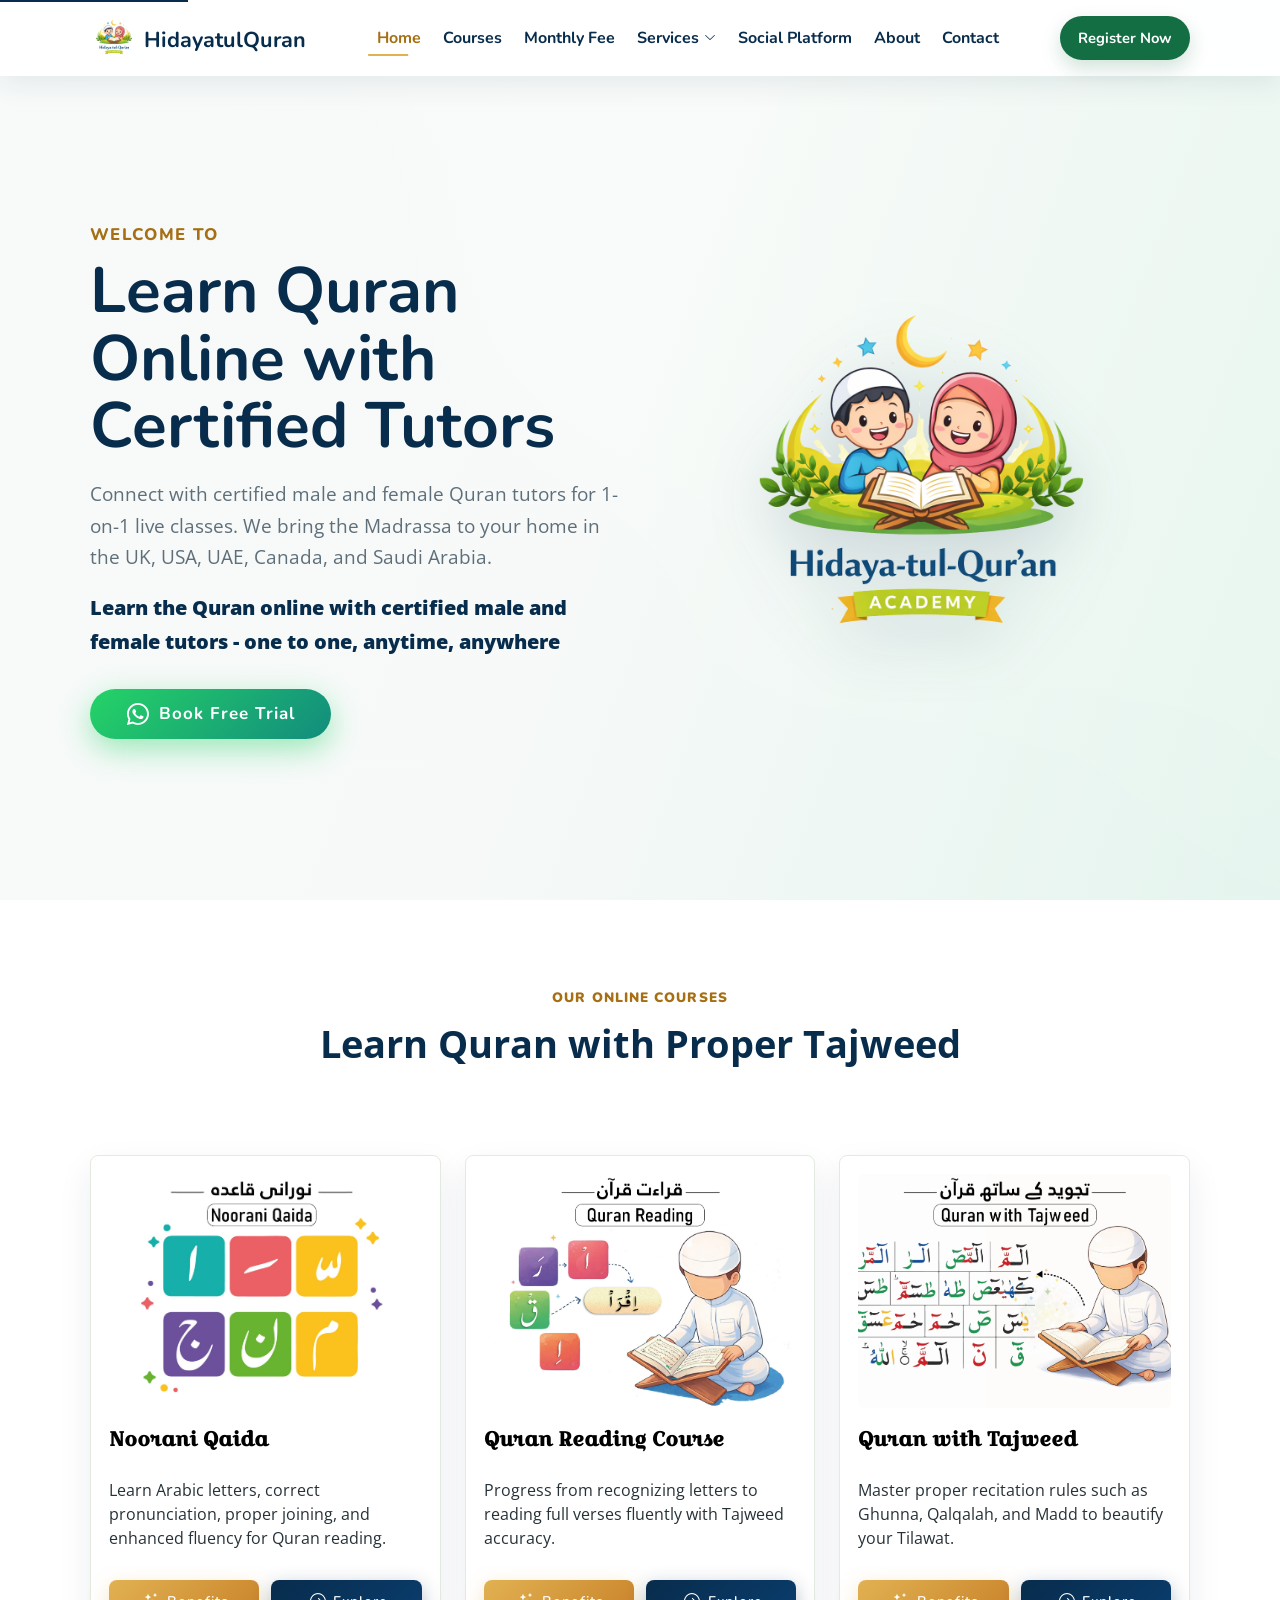
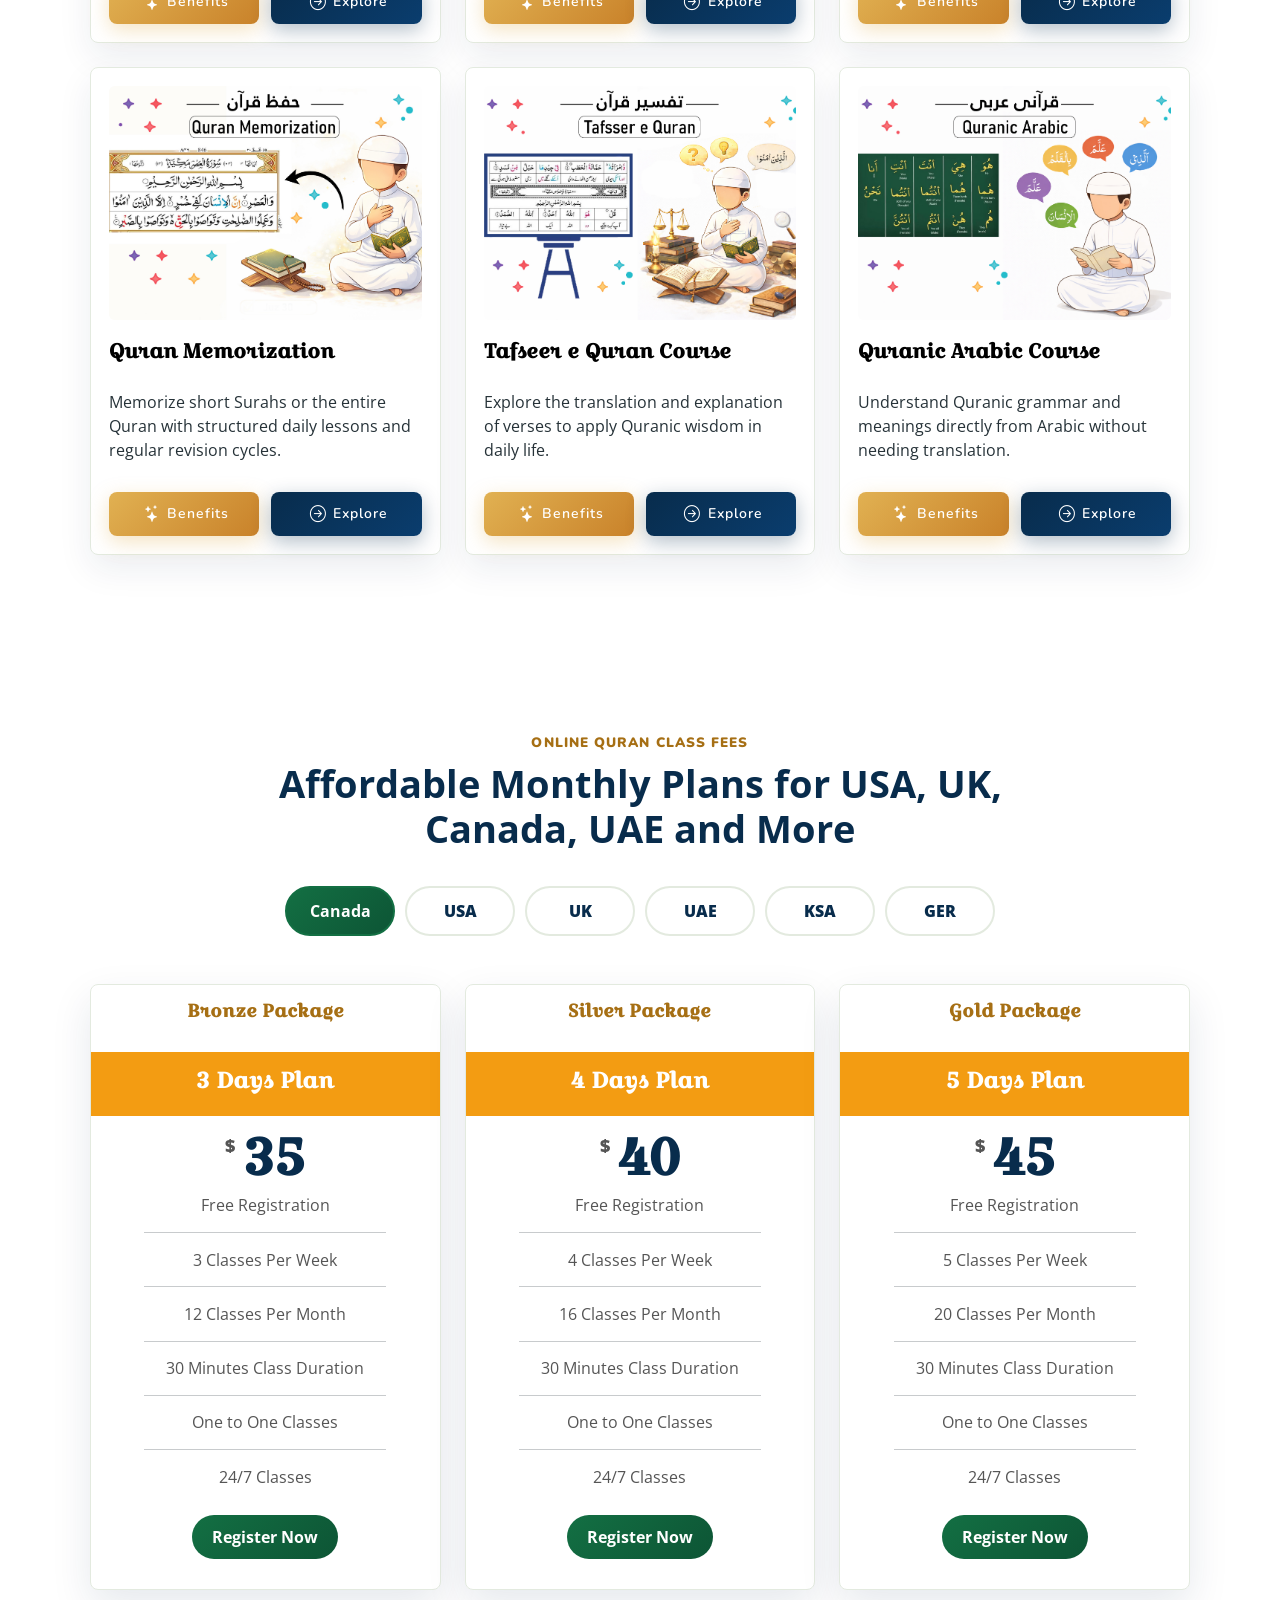
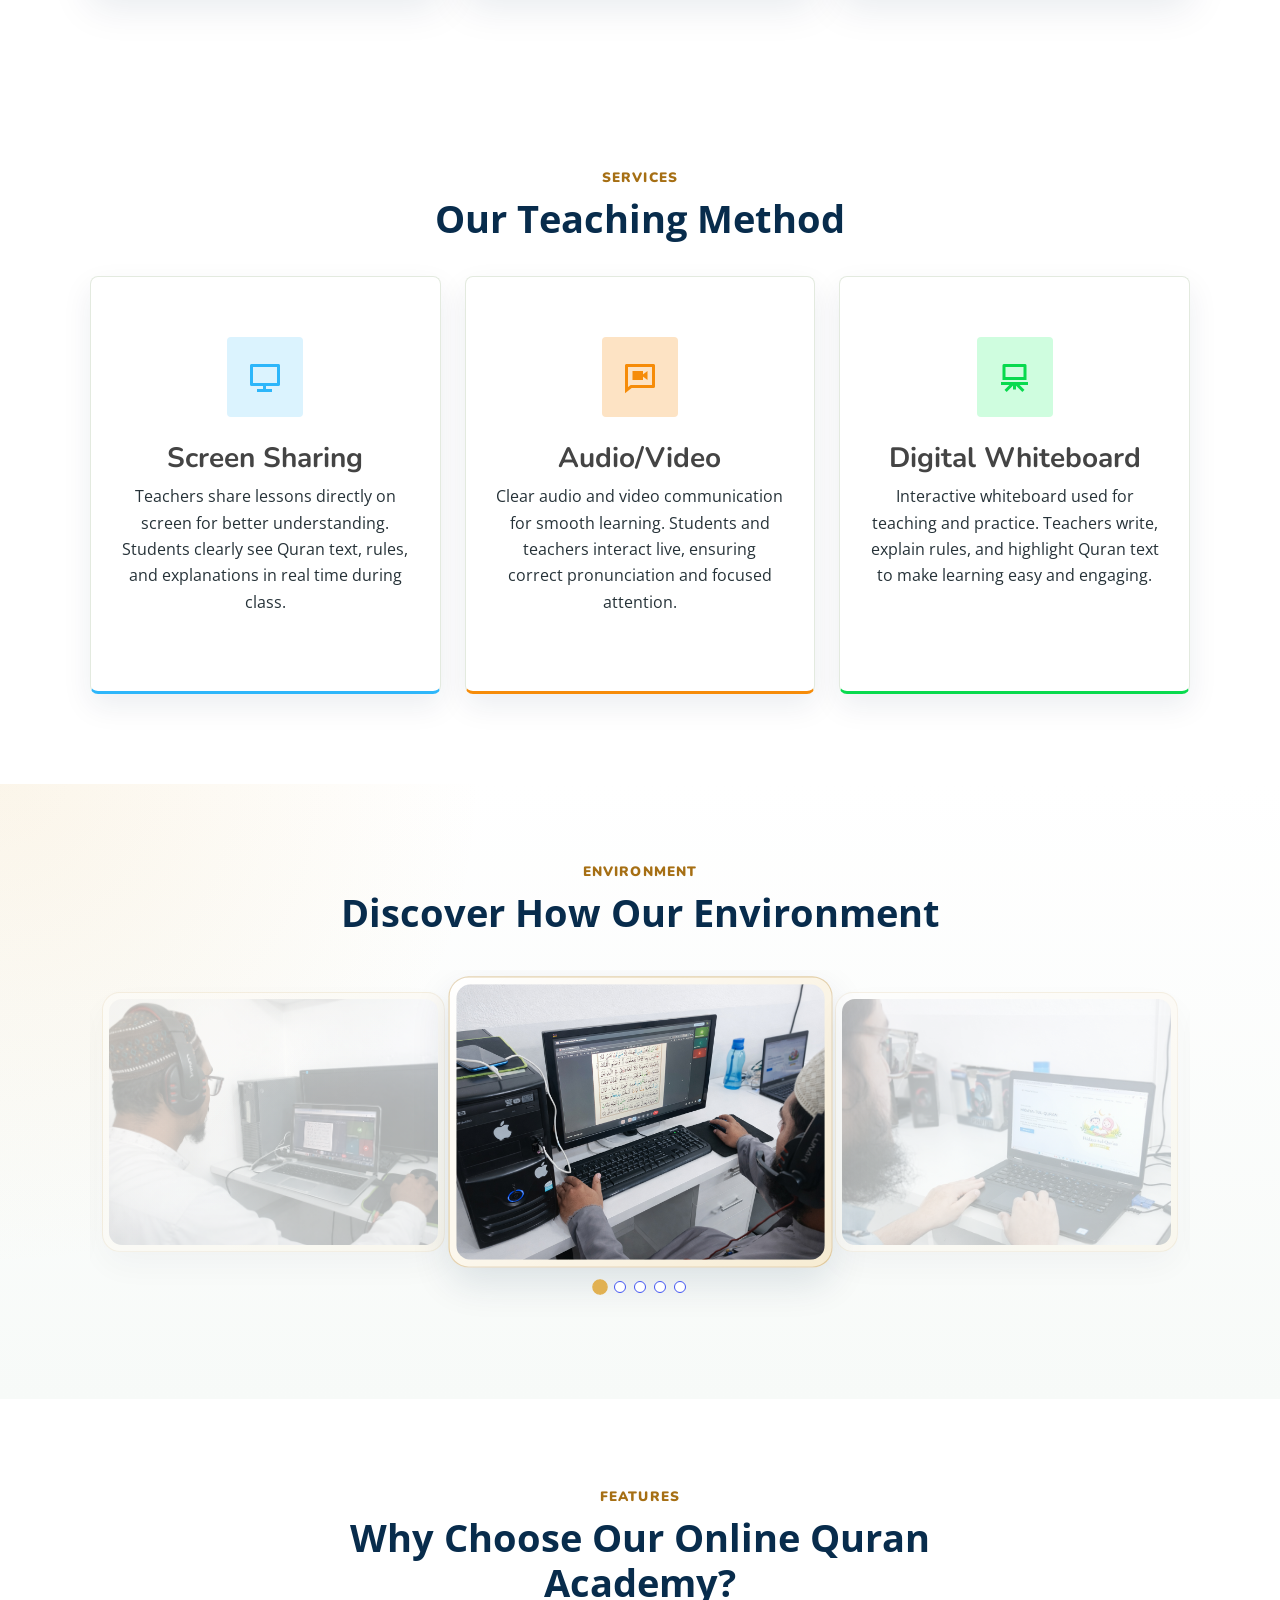
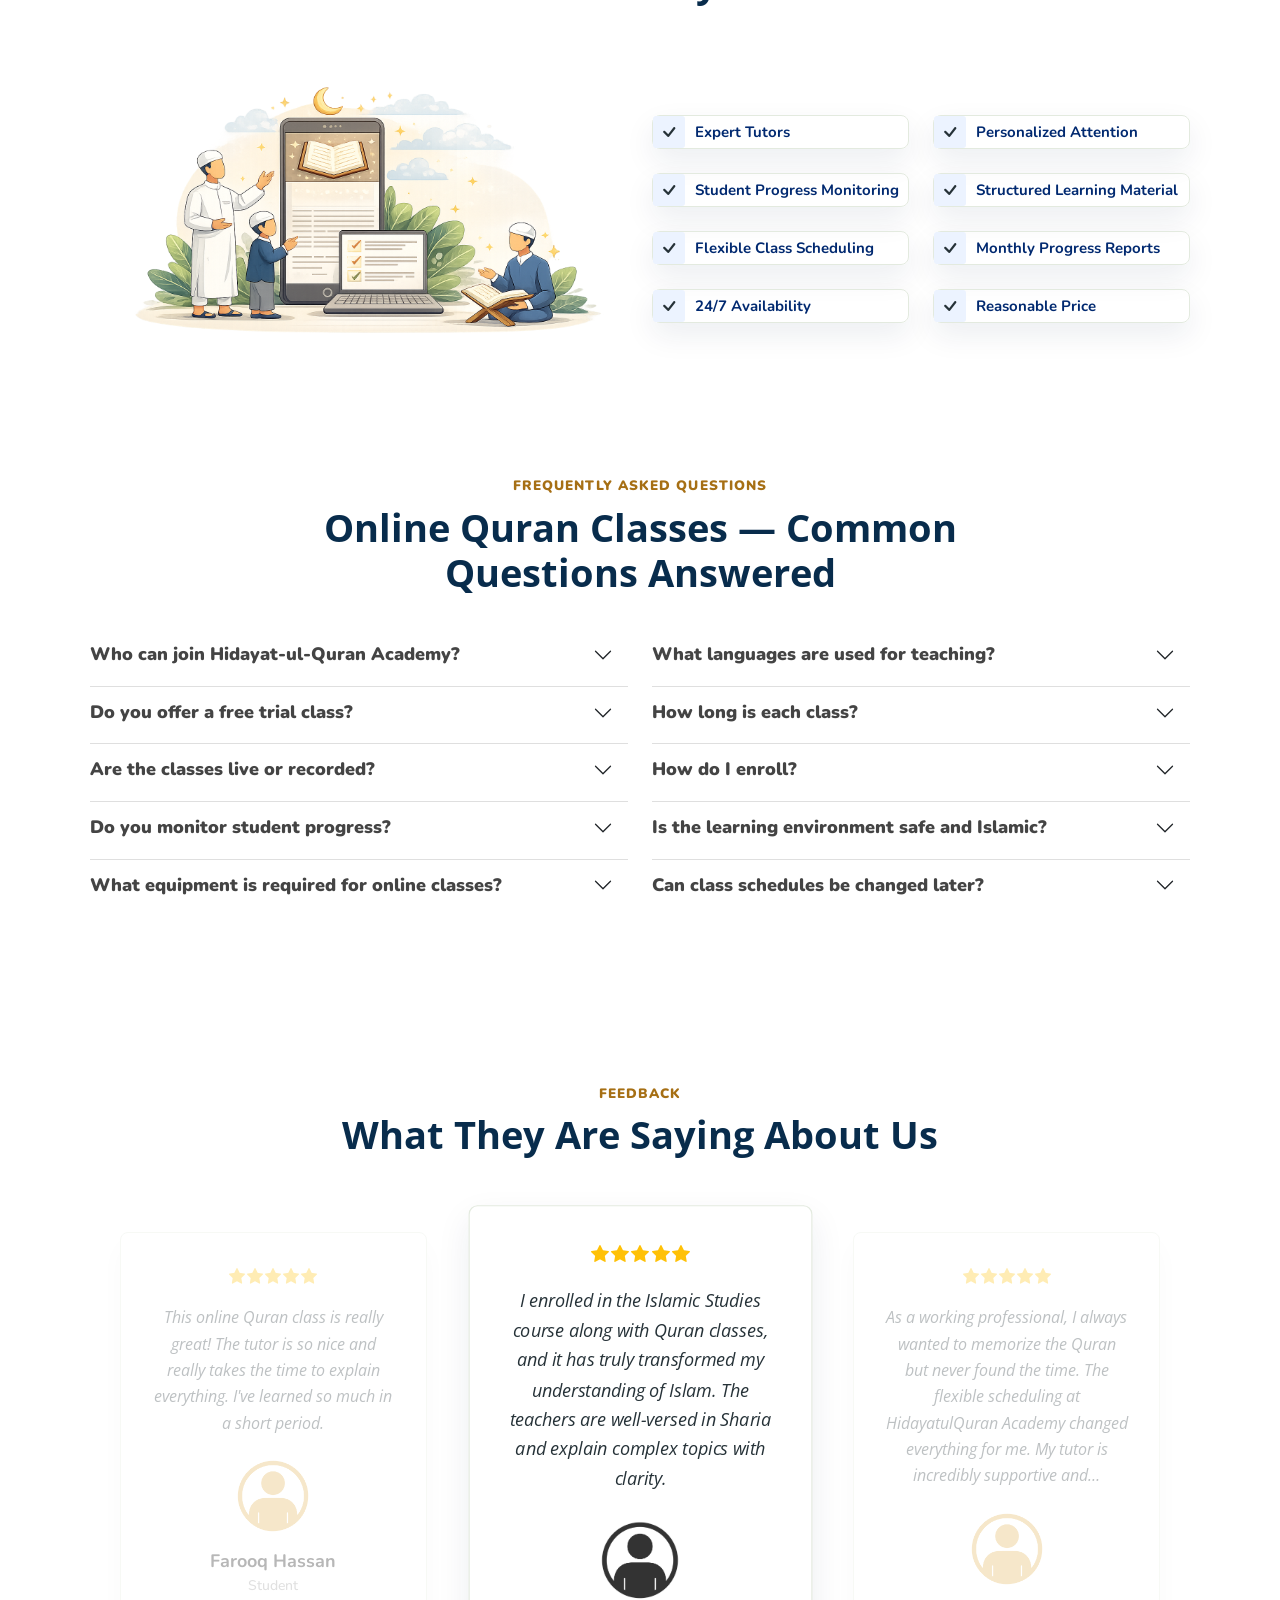
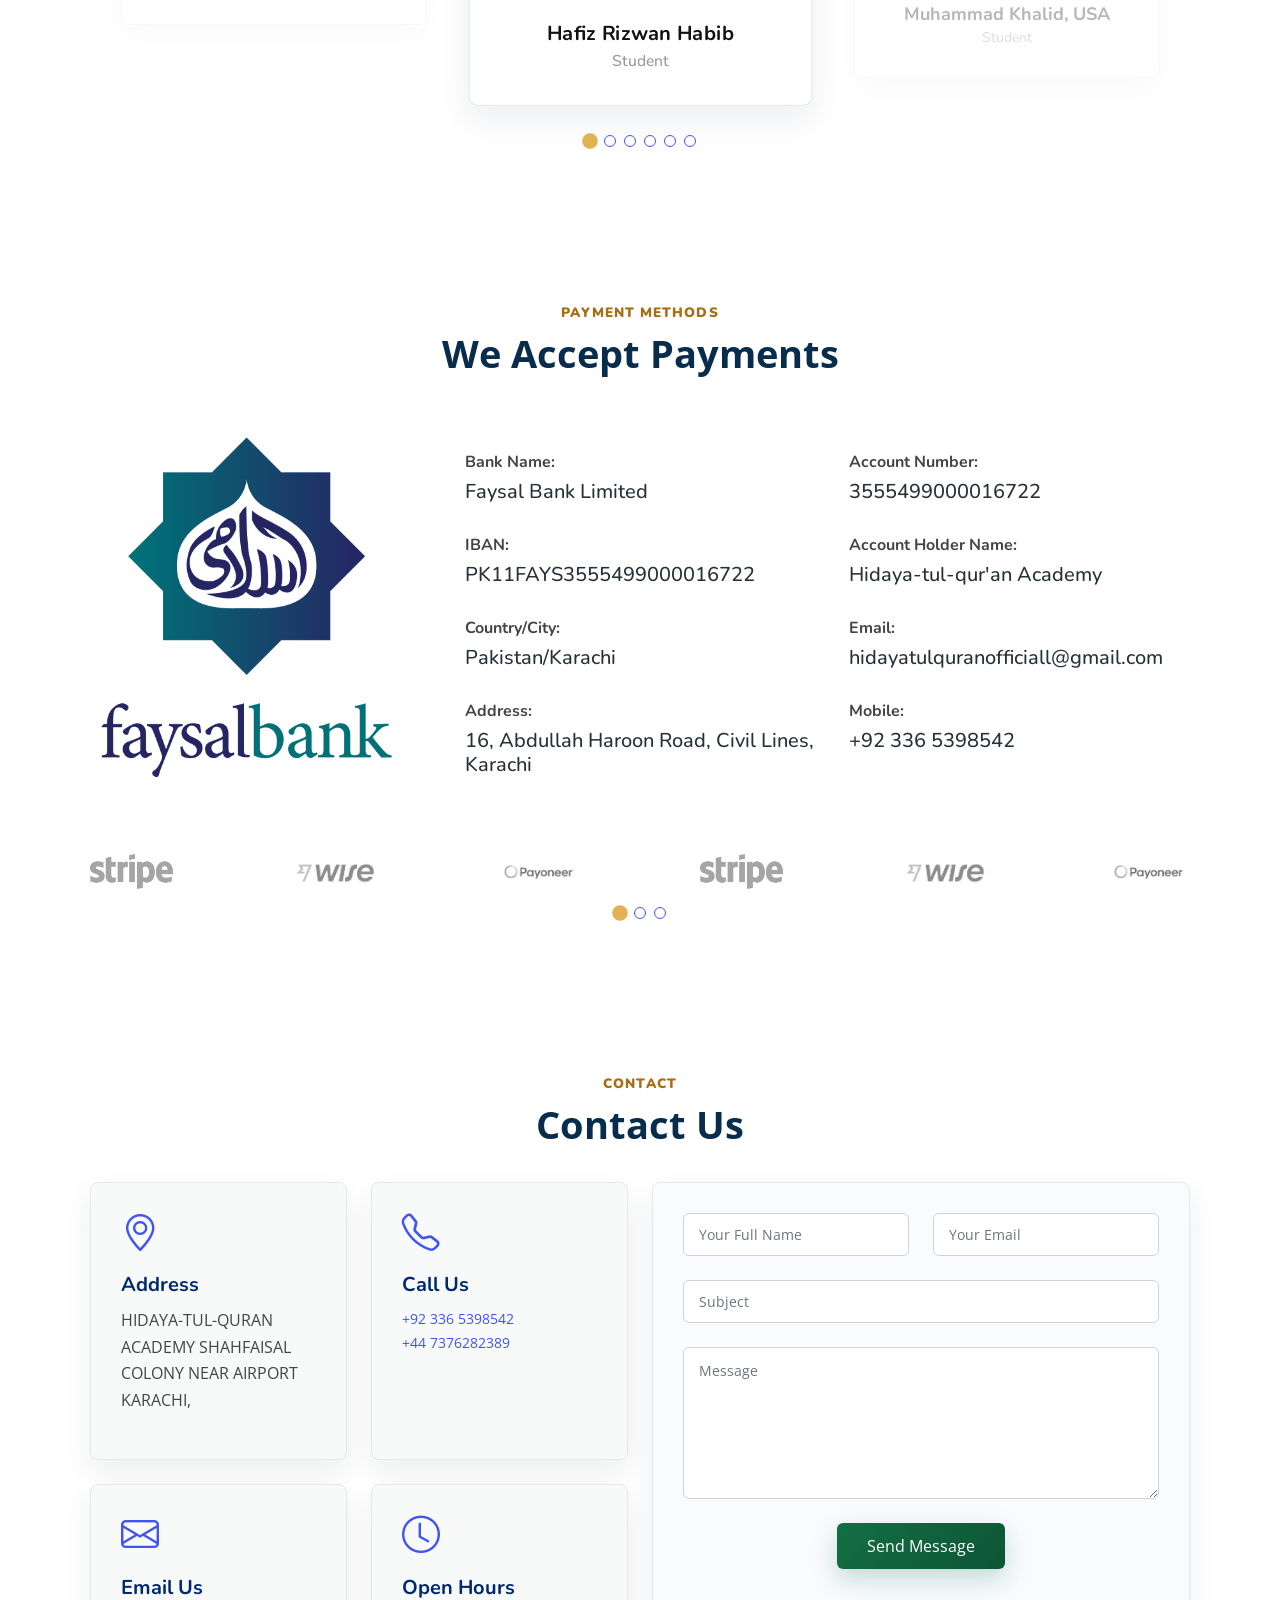
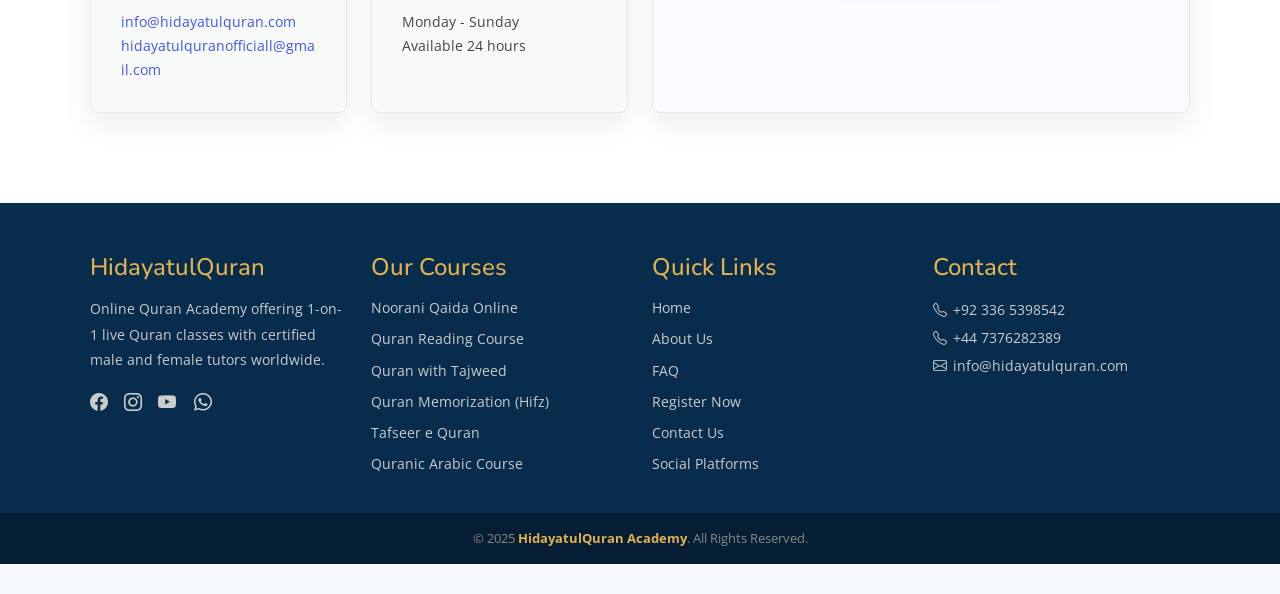
==== commit ba6a371b: "UpdatedUICode" ====
--- a/index.html
+++ b/index.html
@@ -1,14 +1,17 @@
-<!DOCTYPE html>
+﻿<!DOCTYPE html>
 <html lang="en">
 
 <head>
   <meta charset="utf-8">
   <meta content="width=device-width, initial-scale=1.0" name="viewport">
 
-  <title>HidayatulQuran Academy | Online Quran Classes with Tajweed</title>
+  <link rel="preconnect" href="https://fonts.googleapis.com">
+  <link rel="preconnect" href="https://fonts.gstatic.com" crossorigin>
+
+  <title>Online Quran Classes for Kids and Adults | HidayatulQuran Academy</title>
 
   <meta name="description"
-    content="HidayatulQuran Academy offers one-to-one online Quran classes with certified male and female tutors for kids and adults in the USA, UK, UAE, Canada, Saudi Arabia, and worldwide.">
+    content="Join live 1-on-1 online Quran classes with certified male and female tutors. Tajweed, Hifz, Noorani Qaida and more for kids and adults in USA, UK, Canada and worldwide. Book a free trial today!">
 
   <meta name="keywords"
     content="HidayatulQuran, online Quran academy, online Quran classes, learn Quran online, Quran with Tajweed, Noorani Qaida, Quran reading course, Quran memorization, Tafseer course, Quranic Arabic, Islamic studies, Quran tutor for kids, female Quran teacher, one to one Quran classes">
@@ -17,9 +20,9 @@
   <meta name="author" content="HidayatulQuran Academy">
   <meta name="theme-color" content="#082c4c">
 
-  <meta property="og:title" content="HidayatulQuran Academy | Online Quran Classes with Tajweed">
+  <meta property="og:title" content="Online Quran Classes for Kids and Adults | HidayatulQuran Academy">
   <meta property="og:description"
-    content="Learn Quran online through one-to-one live classes with certified male and female tutors for students worldwide.">
+    content="Join live 1-on-1 online Quran classes with certified male and female tutors. Tajweed, Hifz, Noorani Qaida for kids and adults in USA, UK, Canada. Free trial!">
   <meta property="og:type" content="website">
   <meta property="og:url" content="https://hidayatulquran.com/">
   <meta property="og:image" content="https://hidayatulquran.com/assets/img/hidayatulquran1.png">
@@ -27,9 +30,9 @@
   <meta property="og:locale" content="en_US">
 
   <meta name="twitter:card" content="summary_large_image">
-  <meta name="twitter:title" content="HidayatulQuran Academy | Online Quran Classes with Tajweed">
+  <meta name="twitter:title" content="Online Quran Classes for Kids and Adults | HidayatulQuran Academy">
   <meta name="twitter:description"
-    content="One-to-one online Quran, Tajweed, memorization, Tafseer, and Islamic studies classes for kids and adults.">
+    content="Join live 1-on-1 online Quran classes. Tajweed, Hifz, Noorani Qaida for kids and adults in USA, UK, Canada. Book a free trial class today!">
   <meta name="twitter:image" content="https://hidayatulquran.com/assets/img/hidayatulquran1.png">
   <meta name="twitter:site" content="@hidayatulquran">
   <meta name="twitter:creator" content="@hidayatulquran">
@@ -40,25 +43,128 @@
     "@context": "https://schema.org",
     "@type": "EducationalOrganization",
     "name": "HidayatulQuran Academy",
-    "description": "Online Quran Academy offering one-to-one live Quran classes with certified tutors",
+    "description": "Online Quran Academy offering one-to-one live Quran classes with certified male and female tutors for kids and adults worldwide",
     "url": "https://hidayatulquran.com",
     "logo": "https://hidayatulquran.com/assets/img/hidayatulquran1.png",
     "address": {
       "@type": "PostalAddress",
-      "streetAddress": "16, Abdullah Haroon Road, Civil Lines",
+      "streetAddress": "Shahfaisal Colony, Near Airport",
       "addressLocality": "Karachi",
+      "addressRegion": "Sindh",
       "addressCountry": "PK"
     },
-    "contactPoint": {
-      "@type": "ContactPoint",
-      "telephone": "+92-336-5398542",
-      "contactType": "customer service",
-      "availableLanguage": ["English", "Urdu", "Arabic"]
+    "contactPoint": [
+      {
+        "@type": "ContactPoint",
+        "telephone": "+92-336-5398542",
+        "contactType": "customer service",
+        "availableLanguage": ["English", "Urdu", "Arabic"]
+      },
+      {
+        "@type": "ContactPoint",
+        "telephone": "+44-7376282389",
+        "contactType": "customer service",
+        "areaServed": "GB",
+        "availableLanguage": ["English"]
+      }
+    ],
+    "email": "info@hidayatulquran.com",
+    "aggregateRating": {
+      "@type": "AggregateRating",
+      "ratingValue": "5",
+      "reviewCount": "50",
+      "bestRating": "5",
+      "worstRating": "1"
+    },
+    "hasOfferCatalog": {
+      "@type": "OfferCatalog",
+      "name": "Online Quran Courses",
+      "itemListElement": [
+        {"@type": "Offer", "itemOffered": {"@type": "Course", "name": "Noorani Qaida Online", "url": "https://hidayatulquran.com/noorani-qaida-online.html"}},
+        {"@type": "Offer", "itemOffered": {"@type": "Course", "name": "Quran Reading Course", "url": "https://hidayatulquran.com/quran-reading-course-online.html"}},
+        {"@type": "Offer", "itemOffered": {"@type": "Course", "name": "Quran with Tajweed", "url": "https://hidayatulquran.com/quran-tajweed-course-online.html"}},
+        {"@type": "Offer", "itemOffered": {"@type": "Course", "name": "Quran Memorization (Hifz)", "url": "https://hidayatulquran.com/quran-memorization-hifz-online.html"}},
+        {"@type": "Offer", "itemOffered": {"@type": "Course", "name": "Tafseer e Quran", "url": "https://hidayatulquran.com/tafseer-quran-course-online.html"}},
+        {"@type": "Offer", "itemOffered": {"@type": "Course", "name": "Quranic Arabic Course", "url": "https://hidayatulquran.com/quranic-arabic-course-online.html"}}
+      ]
     },
     "sameAs": [
       "https://www.facebook.com/profile.php?id=61586928376019",
       "https://www.instagram.com/hidayatulquranofficiall/",
       "https://www.youtube.com/channel/UCDiUcDx4tqPCqvENApO9Gvg"
+    ]
+  }
+  </script>
+
+  <script type="application/ld+json">
+  {
+    "@context": "https://schema.org",
+    "@type": "FAQPage",
+    "mainEntity": [
+      {
+        "@type": "Question",
+        "name": "Who can join HidayatulQuran Academy?",
+        "acceptedAnswer": {
+          "@type": "Answer",
+          "text": "Anyone can join our academy, including children, adults, beginners, and advanced learners. We also welcome new Muslims who want to learn the Quran from scratch."
+        }
+      },
+      {
+        "@type": "Question",
+        "name": "Do you offer a free trial online Quran class?",
+        "acceptedAnswer": {
+          "@type": "Answer",
+          "text": "Yes, we offer a free trial class so students and parents can experience our teaching style before enrolling. No payment is required for the trial."
+        }
+      },
+      {
+        "@type": "Question",
+        "name": "Are the Quran classes live or recorded?",
+        "acceptedAnswer": {
+          "@type": "Answer",
+          "text": "All our classes are live, one-to-one online sessions conducted via Zoom or other online platforms for effective learning."
+        }
+      },
+      {
+        "@type": "Question",
+        "name": "Do you have female Quran teachers online?",
+        "acceptedAnswer": {
+          "@type": "Answer",
+          "text": "Yes, we have certified female Quran tutors available for female students and children who prefer a female teacher."
+        }
+      },
+      {
+        "@type": "Question",
+        "name": "Do you offer online Quran classes in the USA, UK, and Canada?",
+        "acceptedAnswer": {
+          "@type": "Answer",
+          "text": "Yes, we offer flexible online Quran classes for students in the USA, UK, Canada, Australia, UAE, and worldwide. Our flexible scheduling accommodates all time zones."
+        }
+      },
+      {
+        "@type": "Question",
+        "name": "What Quran courses do you offer?",
+        "acceptedAnswer": {
+          "@type": "Answer",
+          "text": "We offer Noorani Qaida, Quran Reading Course, Quran with Tajweed, Quran Memorization (Hifz), Tafseer e Quran, and Quranic Arabic Course."
+        }
+      },
+      {
+        "@type": "Question",
+        "name": "How long is each online Quran class?",
+        "acceptedAnswer": {
+          "@type": "Answer",
+          "text": "Each class usually lasts 30 to 45 minutes, depending on the course and student's learning level."
+        }
+      },
+      {
+        "@type": "Question",
+        "name": "How do I enroll in online Quran classes?",
+        "acceptedAnswer": {
+          "@type": "Answer",
+          "text": "You can enroll by filling out our online registration form or contacting us via WhatsApp or email. Our support team will guide you through the process."
+        }
+      }
     ]
   }
   </script>
@@ -181,13 +287,13 @@
           <li role="none"><a class="nav-link scrollto" href="#MonthlyFee" role="menuitem">Monthly Fee</a></li>
           <li class="dropdown" role="none"><a href="#" role="menuitem" aria-haspopup="true" aria-expanded="false"><span>Services</span> <i class="bi bi-chevron-down" aria-hidden="true"></i></a>
             <ul role="menu" aria-label="Services submenu">
-              <li role="none"><a href="#EnrollmentProcess" role="menuitem">Enrollment Process</a></li>
+              <li role="none"><a href="enrollment-process.html" role="menuitem">Enrollment Process</a></li>
 
               <li class="dropdown" role="none"><a href="#" role="menuitem" aria-haspopup="true" aria-expanded="false"><span>Specialities</span> <i class="bi bi-chevron-right" aria-hidden="true"></i></a>
                 <ul role="menu" aria-label="Specialities submenu">
                   <li role="none"><a href="#features" role="menuitem">Why Choose</a></li>
                   <li role="none"><a href="#OurTeachingMethod" role="menuitem">Our Teaching Method</a></li>
-                  <li role="none"><a href="#EmpoweringStudents" role="menuitem">Empowering Students</a></li>
+                  <li role="none"><a href="empowering-through-quranic-learning.html" role="menuitem">Empowering Students</a></li>
 
                 </ul>
               </li>
@@ -215,7 +321,7 @@
         <div class="col-lg-6 d-flex flex-column justify-content-center">
           <!-- <h2 data-aos="fade-up" data-aos-delay="400">Assalamu 'Alaikum, Welcome to</h2> -->
           <p class="hero-eyebrow" data-aos="fade-up">Welcome to</p>
-          <h1 id="hero-heading" data-aos="fade-up">HIDAYA-TUL-QURAN</h1>
+          <h1 id="hero-heading" data-aos="fade-up">Learn Quran Online with Certified Tutors</h1>
           <!-- <h2 data-aos="fade-up" data-aos-delay="400">Islamic Scholar, President and Founder of Jamia'Ali (R.A)</h2> -->
           <p class="hero-lead" data-aos="fade-up" data-aos-delay="400">Connect with certified male and female
             Quran tutors for 1-on-1 live classes. We bring the Madrassa to your home in the UK, USA, UAE, Canada, and
@@ -227,11 +333,13 @@
 
           <div data-aos="fade-up" data-aos-delay="600">
             <div class="text-center text-lg-start">
-              <a href="#QuranCourses"
-                class="btn-get-started scrollto d-inline-flex align-items-center justify-content-center align-self-center"
-                aria-label="Browse our Quran courses">
-                <span>Get Started</span>
-                <i class="bi bi-arrow-right" aria-hidden="true"></i>
+              <a href="https://wa.me/923365398542?text=Assalamu%20Alaikum%2C%20I%20want%20to%20book%20a%20free%20trial%20Quran%20class."
+                target="_blank"
+                rel="noopener noreferrer"
+                class="btn-get-started btn-whatsapp-trial d-inline-flex align-items-center justify-content-center align-self-center"
+                aria-label="Book a free trial Quran class on WhatsApp">
+                <i class="bi bi-whatsapp" aria-hidden="true"></i>
+                <span>Book Free Trial</span>
               </a>
             </div>
           </div>
@@ -354,7 +462,7 @@
               name: "NooraniQaida",
               title: "Noorani Qaida",
               image: "assets/img/NooraniQaida_hidayatulquran_Academy.jpg",
-              alt: "Noorani Qaida course for online Quran beginners",
+              alt: "Noorani Qaida online course for kids and Quran beginners",
               description: "Learn Arabic letters, correct pronunciation, proper joining, and enhanced fluency for Quran reading.",
               benefits: [
                 "Seerat Nabi (S.A.W).",
@@ -363,13 +471,13 @@
                 "Hadith."
               ],
               aosDelay: 400,
-              exploreLink: "Explore.html"
+              exploreLink: "noorani-qaida-online.html"
             },
             {
               name: "QuranReadingCourse",
               title: "Quran Reading Course",
               image: "assets/img/QuranReadingCourse_hidayatulquran_Academy.jpeg",
-              alt: "Quran reading course with online tutor guidance",
+              alt: "Quran reading course online with certified tutor guidance",
               description: "Progress from recognizing letters to reading full verses fluently with Tajweed accuracy.",
               benefits: [
                 "The Method of ablution (Wazu), Its Rulings.",
@@ -378,7 +486,7 @@
                 "Hadith."
               ],
               aosDelay: 400,
-              exploreLink: "Explore.html"
+              exploreLink: "quran-reading-course-online.html"
             },
             {
               name: "QuranwithTajweed",
@@ -393,7 +501,7 @@
                 "Hadith."
               ],
               aosDelay: 600,
-              exploreLink: "Explore.html"
+              exploreLink: "quran-tajweed-course-online.html"
             },
             {
               name: "QuranMemorization",
@@ -408,7 +516,7 @@
                 "Seerat Nabi (S.A.W)."
               ],
               aosDelay: 800,
-              exploreLink: "Explore.html"
+              exploreLink: "quran-memorization-hifz-online.html"
             },
             {
               name: "TafseereQuranCourse",
@@ -423,7 +531,7 @@
                 "Islamic Etiquette of Life."
               ],
               aosDelay: 1000,
-              exploreLink: "Explore.html"
+              exploreLink: "tafseer-quran-course-online.html"
             },
             {
               name: "QuranicArabicCourse",
@@ -438,7 +546,7 @@
                 "Rules of Purification (Tahārat)."
               ],
               aosDelay: 1200,
-              exploreLink: "Explore.html"
+              exploreLink: "quranic-arabic-course-online.html"
             }
           ];
 
@@ -490,15 +598,16 @@
                   aria-controls="extraBenefit${cardNumber}"
                   aria-expanded="false"
                   onclick="toggleExtraBenefit(${cardNumber}, this)">
+                  <i class="bi bi-stars"></i>
                   <span>Benefits</span>
                 </a>
               </div>
 
               <div>
-                <a href="${course.exploreLink}?course=${encodeURIComponent(course.title)}"
+                <a href="${course.exploreLink}"
                   class="btn-extra-benefit btn-explore">
+                  <i class="bi bi-arrow-right-circle"></i>
                   <span>Explore</span>
-                  <i class="bi bi-arrow-right"></i>
                 </a>
               </div>
             </div>
@@ -532,8 +641,8 @@
     <section id="MonthlyFee" class="pricing" aria-labelledby="pricing-heading">
       <div class="container" data-aos="fade-up">
         <header class="section-header">
-          <h2 id="pricing-heading" style="color: #E1B152;"><strong>Fee</strong></h2>
-          <p>Monthly Fee Schedule</p>
+          <h2 id="pricing-heading" style="color: #E1B152;"><strong>Online Quran Class Fees</strong></h2>
+          <p>Affordable Monthly Plans for USA, UK, Canada, UAE and More</p>
         </header>
 
 
@@ -746,206 +855,6 @@
           </div>
 
         </div> <!-- / row -->
-
-        <!-- Feature Tabs -->
-        <section id="EnrollmentProcess" class="values" style=" margin: 0px; ">
-          <div class="row feture-tabs" data-aos="fade-up" style=" margin: 0px;">
-            <div class="col-lg-6">
-              <header class="section-header">
-                <h2 style="color: #E1B152;"><strong>Services</strong></h2>
-                <p>Enrollment Process</p>
-              </header>
-              <!-- <h3>Enrollment Process</h3> -->
-
-              <!-- Tabs -->
-              <ul class="nav nav-pills mb-3">
-                <li>
-                  <a class="nav-link active" data-bs-toggle="pill" href="#tab1">Demo Class</a>
-                </li>
-                <li>
-                  <a class="nav-link" data-bs-toggle="pill" href="#tab2">Registration</a>
-                </li>
-                <li>
-                  <a class="nav-link" data-bs-toggle="pill" href="#tab3">Class Schedule</a>
-                </li>
-              </ul><!-- End Tabs -->
-
-              <!-- Tab Content -->
-              <div class="tab-content">
-
-                <div class="tab-pane fade show active" id="tab1">
-                  <p>Experience our teaching before you enroll
-                    We offer a free demo class so parents and students can confidently understand our teaching style,
-                    communication, and learning environment.</p>
-                  <div class="d-flex align-items-center mb-2">
-                    <i class="bi bi-check2"></i>
-                    <h4>One-to-one live demo session</h4>
-                  </div>
-
-                  <div class="d-flex align-items-center mb-2">
-                    <i class="bi bi-check2"></i>
-                    <h4>Quran level assessment before class</h4>
-                  </div>
-
-                  <div class="d-flex align-items-center mb-2">
-                    <i class="bi bi-check2"></i>
-                    <h4>No obligation after demo</h4>
-                  </div>
-
-                  <div class="d-flex align-items-center mb-2">
-                    <i class="bi bi-check2"></i>
-                    <h4>Clear explanation of learning plan</h4>
-                  </div>
-
-                </div>
-
-                <div class="tab-pane fade" id="tab2">
-                  <p>Simple, fast, and parent-friendly
-                    Our registration process is designed to be easy and transparent, without unnecessary steps or
-                    confusion.</p>
-
-                  <div class="d-flex align-items-center mb-2">
-                    <i class="bi bi-check2"></i>
-                    <h4>Contact us via WhatsApp or website</h4>
-                  </div>
-
-                  <div class="d-flex align-items-center mb-2">
-                    <i class="bi bi-check2"></i>
-                    <h4>Student level evaluation</h4>
-                  </div>
-
-                  <div class="d-flex align-items-center mb-2">
-                    <i class="bi bi-check2"></i>
-                    <h4>Class time confirmation</h4>
-                  </div>
-
-                  <div class="d-flex align-items-center mb-2">
-                    <i class="bi bi-check2"></i>
-                    <h4>Quick enrollment with guidance</h4>
-                  </div>
-
-                </div>
-
-                <div class="tab-pane fade" id="tab3">
-                  <p>Flexible timing that fits your routine
-                    We provide flexible class schedules to suit students from different countries and time zones.</p>
-
-                  <div class="d-flex align-items-center mb-2">
-                    <i class="bi bi-check2"></i>
-                    <h4>Choose days and timings yourself</h4>
-                  </div>
-
-                  <div class="d-flex align-items-center mb-2">
-                    <i class="bi bi-check2"></i>
-                    <h4>Weekend & weekday options available</h4>
-                  </div>
-
-                  <div class="d-flex align-items-center mb-2">
-                    <i class="bi bi-check2"></i>
-                    <h4>Time-zone friendly classes</h4>
-                  </div>
-
-                  <div class="d-flex align-items-center mb-2">
-                    <i class="bi bi-check2"></i>
-                    <h4>Easy rescheduling support</h4>
-                  </div>
-
-                </div>
-
-              </div>
-
-            </div>
-
-            <div class="col-lg-6">
-              <img src="assets/img/ProccessMethod_hidayatulquran_Academy.png" class="img-fluid"
-                alt="HidayatulQuran enrollment process illustration" style="width: 100%; height: 100%; object-fit: cover;"
-                loading="lazy">
-            </div>
-
-          </div><!-- End Feature Tabs -->
-        </section>
-        <!-- Feature Icons -->
-
-        <section id="EmpoweringStudents" style=" margin: 0px; padding-bottom: 0px;">
-          <div class="row feature-icons" data-aos="fade-up" style=" margin: 0px; padding: 0px;">
-            <header class="section-header" style="padding: 0px; margin: 0px;">
-              <h2 style="color: #E1B152;"><strong>Services</strong></h2>
-              <p>Empowering Through Quranic Learning</p>
-            </header>
-            <!-- <h2>Services</h2>
-            <h3>Empowering Students through Personalized Quranic Learning</h3> -->
-
-            <div class="row" style="padding: 0px; margin: 0px;">
-
-              <div class="col-xl-4 text-center" data-aos="fade-right" data-aos-delay="100"
-                style="padding: 0px; margin: 0px;">
-              <img src="assets/img/hidayatulquran_benefits.png" class="img-fluid p-4" alt="Personalized Quran learning benefits"
-                  style="width: 100%; height: 100%;" loading="lazy">
-              </div>
-
-              <div class="col-xl-8 d-flex content" style="padding: 0px; margin: 0px;">
-                <div class="row align-self-center gy-4" style="padding: 0px; margin: 0px;">
-
-                  <div class="col-md-6 icon-box" data-aos="fade-up">
-                    <i class="ri-line-chart-line"></i>
-                    <div>
-                      <h4>Learning Pace Adaptation</h4>
-                      <p>Teaching speed adjusts to the student, not the timetable.</p>
-                    </div>
-                  </div>
-
-                  <div class="col-md-6 icon-box" data-aos="fade-up" data-aos-delay="100">
-
-                    <i class="ri-error-warning-line"></i>
-                    <div>
-                      <h4>Error Awareness Training</h4>
-                      <p>Students are gently trained to recognize and correct their own mistakes.</p>
-                    </div>
-                  </div>
-
-                  <div class="col-md-6 icon-box" data-aos="fade-up" data-aos-delay="200">
-
-                    <i class="ri-repeat-line"></i>
-                    <div>
-                      <h4>Consistency Over Intensity</h4>
-                      <p>Short, regular classes are designed to create long-term learning habits.</p>
-                    </div>
-                  </div>
-
-                  <div class="col-md-6 icon-box" data-aos="fade-up" data-aos-delay="300">
-                    <!-- <i class="ri-magic-line"></i> -->
-                    <i class="ri-brush-4-line"></i>
-                    <div>
-                      <h4>Concept-Based Tajweed</h4>
-                      <p>Rules are taught as concepts, not memorized lists, making them easier to apply.</p>
-                    </div>
-                  </div>
-
-                  <div class="col-md-6 icon-box" data-aos="fade-up" data-aos-delay="400">
-                    <i class="ri-command-line"></i>
-                    <div>
-                      <h4>Parent Confidence System</h4>
-                      <p>Parents always know what is being taught and why it matters.</p>
-                    </div>
-                  </div>
-
-                  <div class="col-md-6 icon-box" data-aos="fade-up" data-aos-delay="500">
-                    <!-- <i class="ri-radar-line"></i> -->
-                    <i class="ri-stack-line"></i>
-                    <div>
-                      <h4>Spiritual Connection Building</h4>
-                      <p>Lessons encourage reflection and respect for the Quran, not just completion.</p>
-                    </div>
-                  </div>
-
-                </div>
-
-              </div>
-
-            </div>
-
-          </div><!-- End Feature Icons -->
-        </section>
 
       </div>
 
@@ -1253,18 +1162,18 @@
 
 
     <!-- ======= F.A.Q Section ======= -->
-    <!-- <section id="faq" class="faq">
+    <section id="faq" class="faq" aria-labelledby="faq-heading">
 
       <div class="container" data-aos="fade-up">
 
         <header class="section-header">
-          <h2 style="color: #E1B152;"><strong>F.A.Q</strong></h2>
-          <p>Frequently Asked Questions</p>
+          <h2 id="faq-heading" style="color: #E1B152;"><strong>Frequently Asked Questions</strong></h2>
+          <p>Online Quran Classes — Common Questions Answered</p>
         </header>
 
         <div class="row">
           <div class="col-lg-6">
-          >
+          
             <div class="accordion accordion-flush" id="faqlist1">
               <div class="accordion-item">
                 <h2 class="accordion-header">
@@ -1426,7 +1335,7 @@
 
       </div>
 
-    </section> -->
+    </section>
     <!-- End F.A.Q Section -->
 
 
@@ -1591,7 +1500,7 @@
                 </div>
                 <p>
                   As a working professional, I always wanted to memorize the Quran but never found the time. The
-                  flexible scheduling at Imman Quran Institute changed everything for me. My tutor is incredibly
+                  flexible scheduling at HidayatulQuran Academy changed everything for me. My tutor is incredibly
                   supportive and…
                 </p>
                 <div class="profile mt-auto">
@@ -1882,66 +1791,120 @@
                 </div>
 
                 <div class="col-md-12 text-center">
-
-                  <div class="sent-message"
-                    style="position: fixed; bottom: 5%; left: 50%; transform: translate(-50%, -50%); display:none; flex-direction: column; color: #fff; background: #18d26e; text-align: center; padding: 30px 30px; font-weight: 600; align-items: center; border-radius: 10px; box-shadow: 0 10px 30px rgba(0, 0, 0, 0.1); transition: transform 0.3s ease;" role="alert" aria-live="assertive">
-                    <div>
-                      <i class="fas fa-check-circle"
-                        style="font-size: 30px; margin-bottom: 20px; animation: bounce 1s infinite;" aria-hidden="true"></i>
-                    </div>
-                    <div>
-                      <span style="font-size: 16px; font-family: 'Arial', sans-serif; letter-spacing: 1px;">Success
-                        message</span>
-                    </div>
-                  </div>
-
-
-                  <button type="submit">Send Message</button>
-                </div>
-
-
+                  <button type="submit" id="contact-submit-btn" style="min-width:160px; position:relative;">
+                    <span id="contact-btn-text">Send Message</span>
+                    <span id="contact-btn-loader" style="display:none; align-items:center; gap:8px; justify-content:center;">
+                      <svg width="18" height="18" viewBox="0 0 38 38" stroke="#fff" style="animation:cSpин 0.8s linear infinite; flex-shrink:0;">
+                        <g fill="none"><g transform="translate(1 1)" stroke-width="3">
+                          <circle stroke-opacity=".35" cx="18" cy="18" r="18"/>
+                          <path d="M36 18c0-9.94-8.06-18-18-18"/>
+                        </g></g>
+                      </svg>
+                      Sending...
+                    </span>
+                  </button>
+                </div>
 
               </div>
             </form>
-
-          </div>
+          </div>
+
+          <!-- Loader Overlay -->
+          <div id="contact-loader" style="display:none; position:fixed; inset:0; z-index:9998; background:rgba(10,18,40,0.68); backdrop-filter:blur(5px); -webkit-backdrop-filter:blur(5px); justify-content:center; align-items:center; flex-direction:column;">
+            <div style="width:66px; height:66px; border:5px solid rgba(255,255,255,0.18); border-top-color:#18d26e; border-radius:50%; animation:cSpин 0.85s linear infinite;"></div>
+            <p style="color:#fff; margin-top:22px; font-size:16px; font-weight:600; letter-spacing:1px; opacity:0.92; font-family:'Poppins',sans-serif;">Sending your message…</p>
+          </div>
+
+          <!-- Success Popup -->
+          <div id="contact-success" style="display:none; position:fixed; inset:0; z-index:9999; background:rgba(10,18,40,0.68); backdrop-filter:blur(5px); -webkit-backdrop-filter:blur(5px); justify-content:center; align-items:center;" role="dialog" aria-modal="true" aria-labelledby="cs-title">
+            <div style="background:#fff; border-radius:24px; padding:48px 40px 40px; max-width:420px; width:90%; text-align:center; box-shadow:0 30px 70px rgba(0,0,0,0.28); animation:cPopIn 0.42s cubic-bezier(.175,.885,.32,1.275) both;">
+
+              <!-- Checkmark circle -->
+              <div style="width:84px; height:84px; background:linear-gradient(135deg,#18d26e 0%,#0ea84f 100%); border-radius:50%; display:flex; align-items:center; justify-content:center; margin:0 auto 26px; box-shadow:0 10px 28px rgba(24,210,110,0.42); animation:cCheckPop 0.45s 0.18s cubic-bezier(.175,.885,.32,1.275) both;">
+                <svg width="42" height="42" viewBox="0 0 52 52" fill="none" aria-hidden="true">
+                  <path d="M14 27l8 8 16-16" stroke="#fff" stroke-width="4" stroke-linecap="round" stroke-linejoin="round"
+                    stroke-dasharray="42" stroke-dashoffset="42"
+                    style="animation:cDraw 0.45s 0.45s ease forwards;"/>
+                </svg>
+              </div>
+
+              <h3 id="cs-title" style="color:#0d1f3c; font-size:26px; font-weight:700; margin-bottom:10px; font-family:'Poppins',sans-serif;">Message Sent!</h3>
+              <p id="cs-msg" style="color:#5a6a85; font-size:15px; line-height:1.7; margin-bottom:28px; font-family:'Poppins',sans-serif;">Thank you for reaching out. We have received your message and will get back to you shortly.</p>
+
+              <!-- Auto-dismiss progress bar -->
+              <div style="background:#eef2f7; border-radius:999px; height:5px; overflow:hidden; margin-bottom:28px;">
+                <div id="cs-bar" style="height:100%; background:linear-gradient(90deg,#18d26e,#0ea84f); border-radius:999px; width:100%; animation:cBar 5s linear forwards;"></div>
+              </div>
+
+              <button onclick="closeContactSuccess()"
+                style="background:linear-gradient(135deg,#18d26e,#0ea84f); color:#fff; border:none; border-radius:14px; padding:13px 44px; font-size:15px; font-weight:600; cursor:pointer; box-shadow:0 5px 18px rgba(24,210,110,0.38); transition:transform 0.15s,box-shadow 0.15s; font-family:'Poppins',sans-serif;"
+                onmouseover="this.style.transform='translateY(-2px)';this.style.boxShadow='0 8px 24px rgba(24,210,110,0.52)'"
+                onmouseout="this.style.transform='';this.style.boxShadow='0 5px 18px rgba(24,210,110,0.38)'">
+                Done
+              </button>
+            </div>
+          </div>
+
+          <style>
+            @keyframes cSpин { to { transform: rotate(360deg); } }
+            @keyframes cPopIn { from { opacity:0; transform:scale(0.82) translateY(24px); } to { opacity:1; transform:scale(1) translateY(0); } }
+            @keyframes cCheckPop { from { transform:scale(0); opacity:0; } to { transform:scale(1); opacity:1; } }
+            @keyframes cDraw { to { stroke-dashoffset: 0; } }
+            @keyframes cBar { from { width:100%; } to { width:0%; } }
+          </style>
 
           <script>
-            const form = document.querySelector('.php-email-form');
-            const sentMessage = document.querySelector('.sent-message');
-
-            form.addEventListener('submit', function (e) {
-              e.preventDefault();
-
-              sentMessage.style.display = 'none';  // Hide success message before submit
-
-              // Create a FormData object from the form
-              const formData = new FormData(form);
-
-              fetch(form.action, {
-                method: 'POST',
-                body: formData
-              })
-                .then(response => response.json())
-                .then(data => {
-                  if (data.success) {
-                    // Set the response message from API
-                    sentMessage.querySelector('span').textContent = data.message;
-                    sentMessage.style.display = 'block';  // Show success message
-                    form.reset();
-
-                    // Remove the success message after 2 seconds
-                    setTimeout(() => {
-                      sentMessage.style.display = 'none';
-                    }, 2000);  // 2 seconds in milliseconds
-                  } else {
-                    alert(data.message);
-                  }
-                })
-                .catch(() => {
-                  alert('Something went wrong. Please try again.');
-                });
-            });
+            (function () {
+              const form       = document.querySelector('.php-email-form');
+              const loader     = document.getElementById('contact-loader');
+              const successBox = document.getElementById('contact-success');
+              const submitBtn  = document.getElementById('contact-submit-btn');
+              const btnText    = document.getElementById('contact-btn-text');
+              const btnSpinner = document.getElementById('contact-btn-loader');
+              let autoClose    = null;
+
+              window.closeContactSuccess = function () {
+                successBox.style.display = 'none';
+                clearTimeout(autoClose);
+              };
+
+              function showLoader() {
+                loader.style.display = 'flex';
+                submitBtn.disabled = true;
+                btnText.style.display = 'none';
+                btnSpinner.style.display = 'flex';
+              }
+
+              function hideLoader() {
+                loader.style.display = 'none';
+                submitBtn.disabled = false;
+                btnText.style.display = '';
+                btnSpinner.style.display = 'none';
+              }
+
+              function showSuccess(msg) {
+                document.getElementById('cs-msg').textContent = msg;
+                const bar = document.getElementById('cs-bar');
+                bar.style.animation = 'none';
+                bar.offsetHeight;
+                bar.style.animation = 'cBar 5s linear forwards';
+                successBox.style.display = 'flex';
+                autoClose = setTimeout(closeContactSuccess, 5000);
+              }
+
+              form.addEventListener('submit', function (e) {
+                e.preventDefault();
+                showLoader();
+                fetch(form.action, { method: 'POST', body: new FormData(form) })
+                  .then(r => r.json())
+                  .then(data => {
+                    hideLoader();
+                    if (data.success) { form.reset(); showSuccess(data.message); }
+                    else { alert(data.message); }
+                  })
+                  .catch(() => { hideLoader(); alert('Something went wrong. Please try again.'); });
+              });
+            })();
           </script>
 
 
@@ -1954,52 +1917,62 @@
   </main><!-- End #main -->
 
   <!-- ======= Footer ======= -->
-  <!-- <footer id="footer" class="footer">
-
-    <div class="footer-newsletter">
+  <footer id="footer" class="footer" role="contentinfo">
+    <div style="background-color: #082c4c; padding: 50px 0 30px;">
       <div class="container">
-        <div class="row justify-content-center">
-          <div class="col-lg-12 text-center">
-            <h4>Our Newsletter</h4>
-            <p>Tamen quem nulla quae legam multos aute sint culpa legam noster magna</p>
-          </div>
-          <div class="col-lg-6">
-            <form action="" method="post">
-              <input type="email" name="email"><input type="submit" value="Subscribe">
-            </form>
-          </div>
+        <div class="row gy-4">
+
+          <div class="col-lg-3 col-md-6">
+            <h4 style="color: #E1B152; margin-bottom: 15px;">HidayatulQuran</h4>
+            <p style="color: #ccc; font-size: 14px; line-height: 1.8;">Online Quran Academy offering 1-on-1 live Quran classes with certified male and female tutors worldwide.</p>
+            <div style="margin-top: 15px;">
+              <a href="https://www.facebook.com/profile.php?id=61586928376019" aria-label="Facebook page" style="color: #ccc; margin-right: 12px; font-size: 18px;"><i class="bi bi-facebook"></i></a>
+              <a href="https://www.instagram.com/hidayatulquranofficiall/" aria-label="Instagram page" style="color: #ccc; margin-right: 12px; font-size: 18px;"><i class="bi bi-instagram"></i></a>
+              <a href="https://www.youtube.com/channel/UCDiUcDx4tqPCqvENApO9Gvg" aria-label="YouTube channel" style="color: #ccc; margin-right: 12px; font-size: 18px;"><i class="bi bi-youtube"></i></a>
+              <a href="https://wa.me/923365398542?text=Assalamu%20Alaikum%2C%20I%20want%20to%20book%20a%20free%20trial%20Quran%20class." aria-label="WhatsApp" style="color: #ccc; font-size: 18px;"><i class="bi bi-whatsapp"></i></a>
+            </div>
+          </div>
+
+          <div class="col-lg-3 col-md-6">
+            <h4 style="color: #E1B152; margin-bottom: 15px;">Our Courses</h4>
+            <ul style="list-style: none; padding: 0; margin: 0;">
+              <li style="margin-bottom: 8px;"><a href="noorani-qaida-online.html" style="color: #ccc; font-size: 14px; text-decoration: none;">Noorani Qaida Online</a></li>
+              <li style="margin-bottom: 8px;"><a href="quran-reading-course-online.html" style="color: #ccc; font-size: 14px; text-decoration: none;">Quran Reading Course</a></li>
+              <li style="margin-bottom: 8px;"><a href="quran-tajweed-course-online.html" style="color: #ccc; font-size: 14px; text-decoration: none;">Quran with Tajweed</a></li>
+              <li style="margin-bottom: 8px;"><a href="quran-memorization-hifz-online.html" style="color: #ccc; font-size: 14px; text-decoration: none;">Quran Memorization (Hifz)</a></li>
+              <li style="margin-bottom: 8px;"><a href="tafseer-quran-course-online.html" style="color: #ccc; font-size: 14px; text-decoration: none;">Tafseer e Quran</a></li>
+              <li style="margin-bottom: 8px;"><a href="quranic-arabic-course-online.html" style="color: #ccc; font-size: 14px; text-decoration: none;">Quranic Arabic Course</a></li>
+            </ul>
+          </div>
+
+          <div class="col-lg-3 col-md-6">
+            <h4 style="color: #E1B152; margin-bottom: 15px;">Quick Links</h4>
+            <ul style="list-style: none; padding: 0; margin: 0;">
+              <li style="margin-bottom: 8px;"><a href="index.html" style="color: #ccc; font-size: 14px; text-decoration: none;">Home</a></li>
+              <li style="margin-bottom: 8px;"><a href="about.html" style="color: #ccc; font-size: 14px; text-decoration: none;">About Us</a></li>
+              <li style="margin-bottom: 8px;"><a href="faq.html" style="color: #ccc; font-size: 14px; text-decoration: none;">FAQ</a></li>
+              <li style="margin-bottom: 8px;"><a href="registration.html" style="color: #ccc; font-size: 14px; text-decoration: none;">Register Now</a></li>
+              <li style="margin-bottom: 8px;"><a href="index.html#contact" style="color: #ccc; font-size: 14px; text-decoration: none;">Contact Us</a></li>
+              <li style="margin-bottom: 8px;"><a href="socialPlatforms.html" style="color: #ccc; font-size: 14px; text-decoration: none;">Social Platforms</a></li>
+            </ul>
+          </div>
+
+          <div class="col-lg-3 col-md-6">
+            <h4 style="color: #E1B152; margin-bottom: 15px;">Contact</h4>
+            <p style="color: #ccc; font-size: 14px; line-height: 2;">
+              <i class="bi bi-telephone" style="margin-right: 6px;"></i><a href="tel:+923365398542" style="color: #ccc; text-decoration: none;">+92 336 5398542</a><br>
+              <i class="bi bi-telephone" style="margin-right: 6px;"></i><a href="tel:+447376282389" style="color: #ccc; text-decoration: none;">+44 7376282389</a><br>
+              <i class="bi bi-envelope" style="margin-right: 6px;"></i><a href="mailto:info@hidayatulquran.com" style="color: #ccc; text-decoration: none;">info@hidayatulquran.com</a>
+            </p>
+          </div>
+
         </div>
       </div>
     </div>
-
-    <div class="footer-top" style=" padding: 1%;">
-      <div class="container">
-
-        <div class="social-links mt-3" style="display: flex; justify-content: center;">
-          <a href="#" class="twitter"><i class="bi bi-twitter"></i></a>
-          <a href="#" class="facebook"><i class="bi bi-facebook"></i></a>
-          <a href="#" class="instagram"><i class="bi bi-instagram bx bxl-instagram"></i></a>
-          <a href="#" class="linkedin"><i class="bi bi-linkedin bx bxl-linkedin"></i></a>
-        </div>
-
-      </div>
+    <div style="background-color: #061e34; padding: 15px 0; text-align: center;">
+      <p style="color: #888; font-size: 13px; margin: 0;">&copy; 2025 <strong style="color: #E1B152;">HidayatulQuran Academy</strong>. All Rights Reserved.</p>
     </div>
-
-
-    <div class="container">
-      <div class="copyright">
-        &copy; Copyright <strong><span>FlexStart</span></strong>. All Rights Reserved
-      </div>
-      <div class="credits">
-        All the links in the footer should remain intact.
-        You can delete the links only if you purchased the pro version.
-        Licensing information: https://bootstrapmade.com/license/
-        Purchase the pro version with working PHP/AJAX contact form: https://bootstrapmade.com/flexstart-bootstrap-startup-template/
-        Designed by <a href="https://bootstrapmade.com/">BootstrapMade</a>
-      </div>
-
-    </div>
-  </footer> -->
+  </footer>
   <!-- End Footer -->
 
   <div class="back-to-top d-flex align-items-center"
@@ -2007,7 +1980,7 @@
 
     <div
       style="background-color: #169344; margin-bottom: 15px; padding: 10px; border-top-right-radius: 10px; border-top-left-radius: 0px;">
-      <a href="https://wa.me/923365398542" target="_blank">
+      <a href="https://wa.me/923365398542?text=Assalamu%20Alaikum%2C%20I%20want%20to%20book%20a%20free%20trial%20Quran%20class." target="_blank">
         <i class="bi bi-whatsapp"></i>
       </a>
     </div>
--- a/assets/css/style.css
+++ b/assets/css/style.css
@@ -4067,20 +4067,187 @@
   box-shadow: 0 15px 40px rgba(19, 111, 67, 0.45) !important;
 }
 
+.course-card-actions .btn-extra-benefit {
+  border-radius: 8px !important;
+  font-size: 14px !important;
+  font-weight: 700 !important;
+  gap: 7px;
+  letter-spacing: 0.3px;
+  justify-content: center;
+}
+
+.course-card-actions .btn-extra-benefit i {
+  font-size: 16px;
+  line-height: 1;
+  flex-shrink: 0;
+}
+
 .course-card-actions .btn-benefits {
-  background: linear-gradient(135deg, #a66f14 0%, #8a5a10 100%) !important;
+  background: linear-gradient(135deg, #E1B152 0%, #c9822a 100%) !important;
+  box-shadow: 0 6px 20px rgba(225, 177, 82, 0.35) !important;
 }
 
 .course-card-actions .btn-benefits:hover {
-  background: linear-gradient(135deg, #8a5a10 0%, #6b440c 100%) !important;
+  background: linear-gradient(135deg, #c9822a 0%, #a66310 100%) !important;
+  box-shadow: 0 10px 28px rgba(225, 177, 82, 0.55) !important;
+  transform: translateY(-3px) !important;
 }
 
 .course-card-actions .btn-explore {
-  background: linear-gradient(135deg, #0d4f8b 0%, #0a3d6e 100%) !important;
+  background: linear-gradient(135deg, #082c4c 0%, #0a3d6e 100%) !important;
+  box-shadow: 0 6px 20px rgba(8, 44, 76, 0.3) !important;
 }
 
 .course-card-actions .btn-explore:hover {
-  background: linear-gradient(135deg, #0a3d6e 0%, #082c4c 100%) !important;
+  background: linear-gradient(135deg, #0a3d6e 0%, #0d5fa8 100%) !important;
+  box-shadow: 0 10px 28px rgba(8, 44, 76, 0.45) !important;
+  transform: translateY(-3px) !important;
+}
+
+/* ── WhatsApp Free Trial Button ─────────────────────────────────────────── */
+.btn-whatsapp-trial {
+  background: linear-gradient(135deg, #25D366 0%, #128C7E 100%) !important;
+  box-shadow: 0 10px 30px rgba(37, 211, 102, 0.45) !important;
+  border-radius: 50px !important;
+  padding: 14px 36px !important;
+  gap: 10px;
+  animation: whatsapp-pulse 2.2s ease-in-out infinite;
+  text-decoration: none !important;
+  color: #fff !important;
+}
+
+.btn-whatsapp-trial i {
+  font-size: 22px !important;
+  margin-left: 0 !important;
+  line-height: 1;
+}
+
+.btn-whatsapp-trial span {
+  font-size: 17px !important;
+  font-weight: 700 !important;
+  letter-spacing: 0.5px;
+}
+
+.btn-whatsapp-trial:hover {
+  background: linear-gradient(135deg, #128C7E 0%, #075E54 100%) !important;
+  box-shadow: 0 18px 45px rgba(37, 211, 102, 0.6) !important;
+  transform: translateY(-3px) scale(1.04) !important;
+  color: #fff !important;
+}
+
+@keyframes whatsapp-pulse {
+  0%   { box-shadow: 0 10px 30px rgba(37, 211, 102, 0.45), 0 0 0 0   rgba(37, 211, 102, 0.45); }
+  70%  { box-shadow: 0 10px 30px rgba(37, 211, 102, 0.45), 0 0 0 14px rgba(37, 211, 102, 0);    }
+  100% { box-shadow: 0 10px 30px rgba(37, 211, 102, 0.45), 0 0 0 0   rgba(37, 211, 102, 0);    }
+}
+
+@media (max-width: 576px) {
+  .btn-whatsapp-trial {
+    padding: 13px 24px !important;
+    font-size: 15px !important;
+  }
+  .btn-whatsapp-trial i { font-size: 20px !important; }
+  .btn-whatsapp-trial span { font-size: 15px !important; }
+}
+
+/* ── Course Name Links ────────────────────────────────────── */
+.course-name-link {
+  display: flex;
+  align-items: center;
+  gap: 10px;
+  padding: 13px 18px;
+  background: #fff;
+  border: 1px solid #e3eadf;
+  border-left: 4px solid #E1B152;
+  border-radius: 8px;
+  color: #082c4c;
+  font-size: 15px;
+  font-weight: 600;
+  text-decoration: none;
+  transition: all 0.25s ease;
+  box-shadow: 0 2px 10px rgba(8, 44, 76, 0.06);
+}
+.course-name-link i {
+  color: #E1B152;
+  font-size: 17px;
+  flex-shrink: 0;
+}
+.course-name-link:hover {
+  background: #082c4c;
+  color: #E1B152;
+  border-left-color: #E1B152;
+  text-decoration: none;
+  transform: translateX(4px);
+  box-shadow: 0 6px 20px rgba(8, 44, 76, 0.14);
+}
+.course-name-link:hover i {
+  color: #E1B152;
+}
+
+/* ── Explore Course Cards ─────────────────────────────────── */
+.explore-course-card {
+  display: flex;
+  flex-direction: column;
+  background: #fff;
+  border-radius: 14px;
+  overflow: hidden;
+  box-shadow: 0 4px 20px rgba(8, 44, 76, 0.08);
+  border: 1px solid #eee;
+  text-decoration: none;
+  transition: transform 0.3s ease, box-shadow 0.3s ease;
+  height: 100%;
+}
+.explore-course-card:hover {
+  transform: translateY(-6px);
+  box-shadow: 0 14px 40px rgba(8, 44, 76, 0.16);
+  text-decoration: none;
+}
+.explore-course-img {
+  overflow: hidden;
+  height: 180px;
+  flex-shrink: 0;
+}
+.explore-course-img img {
+  width: 100%;
+  height: 100%;
+  object-fit: cover;
+  transition: transform 0.4s ease;
+}
+.explore-course-card:hover .explore-course-img img {
+  transform: scale(1.07);
+}
+.explore-course-body {
+  padding: 20px 22px 24px;
+  display: flex;
+  flex-direction: column;
+  flex: 1;
+}
+.explore-course-body h3 {
+  color: #082c4c;
+  font-size: 17px;
+  font-weight: 700;
+  margin-bottom: 8px;
+  line-height: 1.4;
+}
+.explore-course-body p {
+  color: #666;
+  font-size: 14.5px;
+  line-height: 1.65;
+  margin-bottom: 16px;
+  flex: 1;
+}
+.explore-course-link {
+  color: #25D366;
+  font-size: 14.5px;
+  font-weight: 700;
+  display: inline-flex;
+  align-items: center;
+  gap: 6px;
+  transition: gap 0.2s ease, color 0.2s ease;
+}
+.explore-course-card:hover .explore-course-link {
+  color: #128C7E;
+  gap: 10px;
 }
 
 .country-button {
@@ -4104,3 +4271,109 @@
 .contact .php-email-form button[type="submit"]:hover {
   background: linear-gradient(135deg, #082c4c 0%, #0d4f8b 100%) !important;
 }
+
+/* ===== Course Page CTA Buttons ===== */
+.cta-btn-trial {
+  display: inline-flex;
+  align-items: center;
+  gap: 10px;
+  margin-top: 25px;
+  padding: 15px 36px;
+  background: linear-gradient(135deg, #25D366 0%, #128C7E 100%);
+  color: #fff;
+  font-family: 'Nunito', sans-serif;
+  font-weight: 700;
+  font-size: 16px;
+  letter-spacing: 0.5px;
+  border-radius: 50px;
+  text-decoration: none;
+  box-shadow: 0 8px 28px rgba(37, 211, 102, 0.45);
+  transition: transform 0.3s ease, box-shadow 0.3s ease, color 0.3s ease;
+  border: 2px solid rgba(255, 255, 255, 0.18);
+  animation: whatsapp-pulse 2.2s ease-in-out infinite;
+}
+.cta-btn-trial:hover {
+  transform: translateY(-3px);
+  background: linear-gradient(135deg, #128C7E 0%, #075E54 100%);
+  box-shadow: 0 18px 45px rgba(37, 211, 102, 0.6);
+  color: #fff;
+  text-decoration: none;
+  animation-play-state: paused;
+}
+.cta-btn-trial i {
+  font-size: 20px;
+  line-height: 1;
+}
+
+.cta-enroll-section {
+  background: linear-gradient(135deg, #082c4c 0%, #0a3d1e 100%);
+  border-radius: 20px;
+  padding: 45px 30px;
+  text-align: center;
+}
+.cta-enroll-perks {
+  display: flex;
+  justify-content: center;
+  flex-wrap: wrap;
+  gap: 10px 24px;
+  margin-bottom: 30px;
+}
+.cta-enroll-perks span {
+  color: rgba(225, 177, 82, 0.92);
+  font-size: 14px;
+  font-weight: 600;
+  letter-spacing: 0.3px;
+}
+.cta-btn-enroll {
+  display: inline-flex;
+  align-items: center;
+  gap: 12px;
+  padding: 18px 50px;
+  background: linear-gradient(135deg, #E1B152 0%, #c9822a 100%);
+  color: #fff;
+  font-family: 'Nunito', sans-serif;
+  font-weight: 800;
+  font-size: 18px;
+  letter-spacing: 0.5px;
+  border-radius: 50px;
+  text-decoration: none;
+  box-shadow: 0 10px 38px rgba(225, 177, 82, 0.55);
+  animation: ctaPulse 2.5s ease-in-out infinite;
+  transition: transform 0.3s ease, box-shadow 0.3s ease, color 0.3s ease;
+  border: 2px solid rgba(255, 255, 255, 0.2);
+}
+.cta-btn-enroll:hover {
+  transform: translateY(-4px) scale(1.03);
+  box-shadow: 0 20px 55px rgba(225, 177, 82, 0.78);
+  color: #fff;
+  text-decoration: none;
+  animation-play-state: paused;
+}
+.cta-btn-enroll i.bi-arrow-right-circle {
+  transition: transform 0.3s ease;
+}
+.cta-btn-enroll:hover i.bi-arrow-right-circle {
+  transform: translateX(6px);
+}
+@keyframes ctaPulse {
+  0%, 100% { box-shadow: 0 10px 38px rgba(225, 177, 82, 0.55); }
+  50% { box-shadow: 0 10px 60px rgba(225, 177, 82, 0.88); }
+}
+
+@media (max-width: 576px) {
+  .cta-btn-trial {
+    width: 100%;
+    justify-content: center;
+    padding: 14px 24px;
+    font-size: 15px;
+  }
+  .cta-btn-enroll {
+    width: 100%;
+    justify-content: center;
+    padding: 16px 28px;
+    font-size: 16px;
+  }
+  .cta-enroll-section {
+    padding: 32px 18px;
+  }
+}
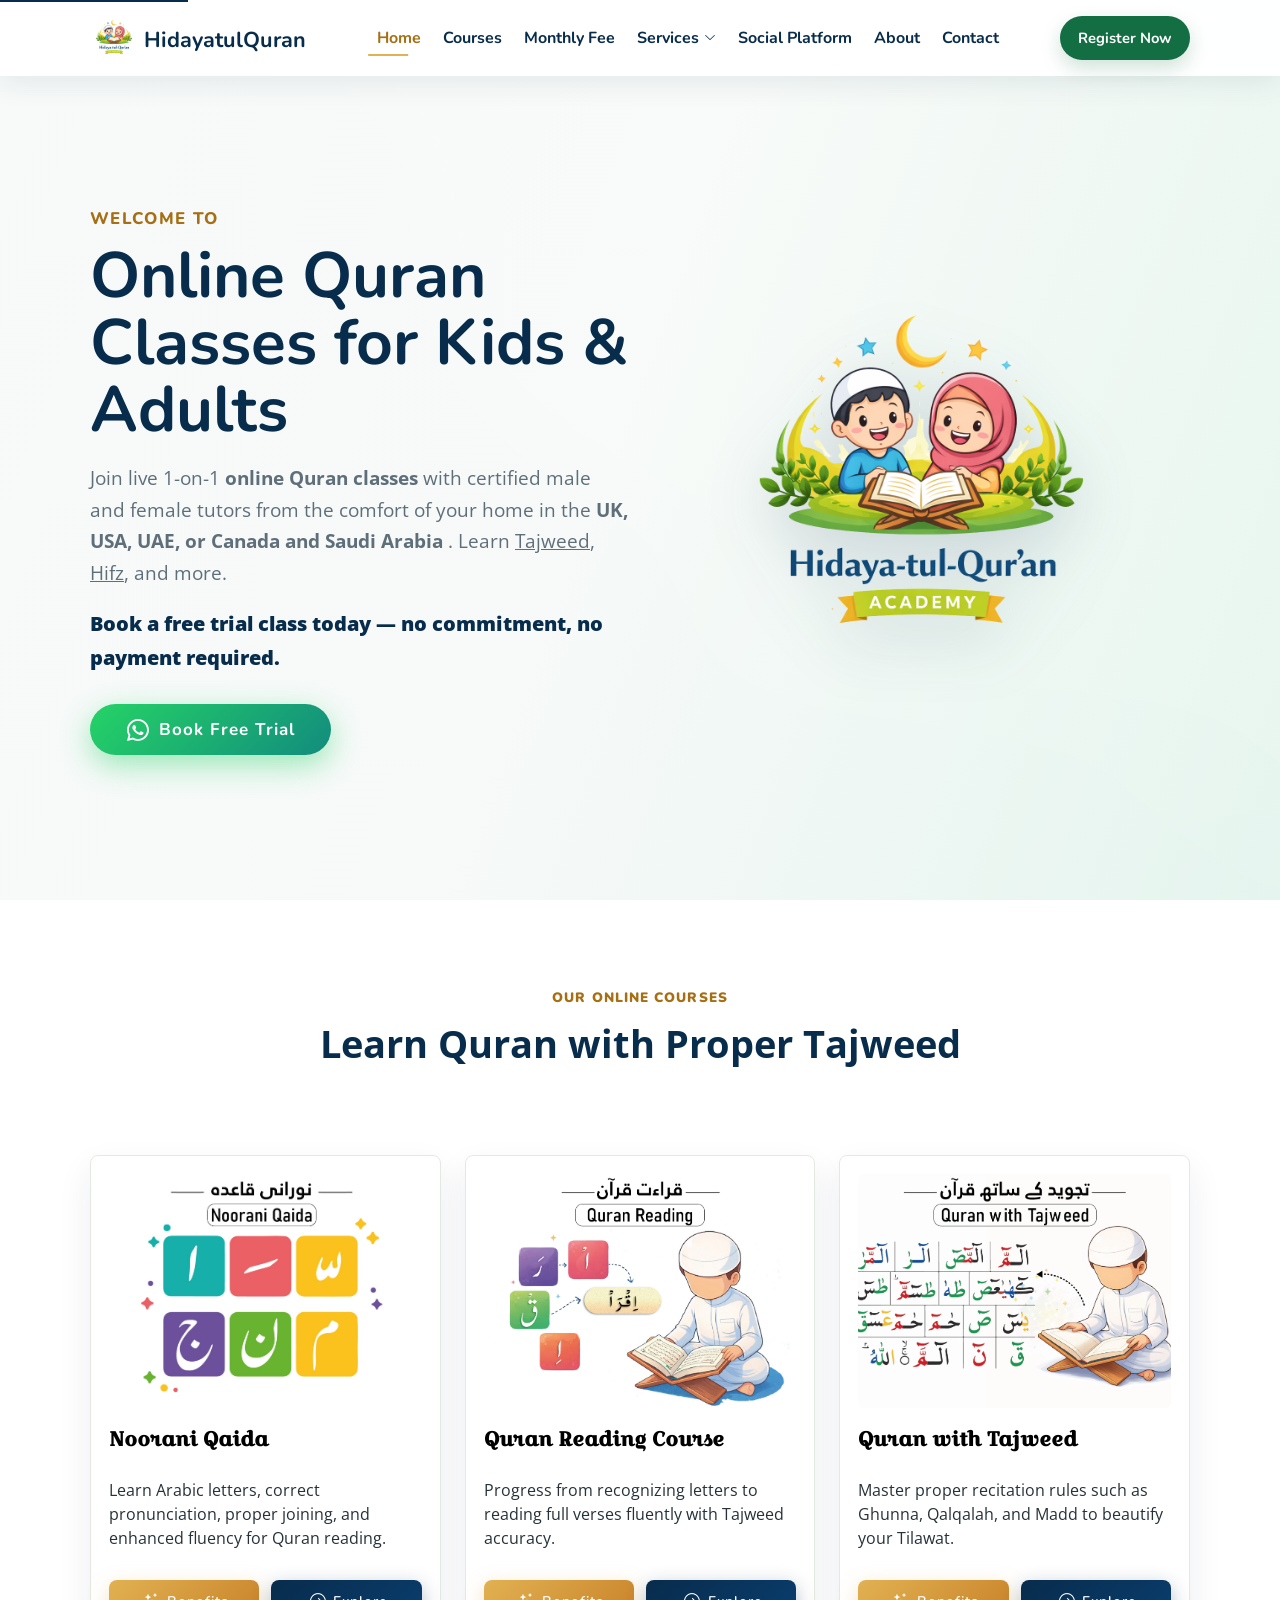
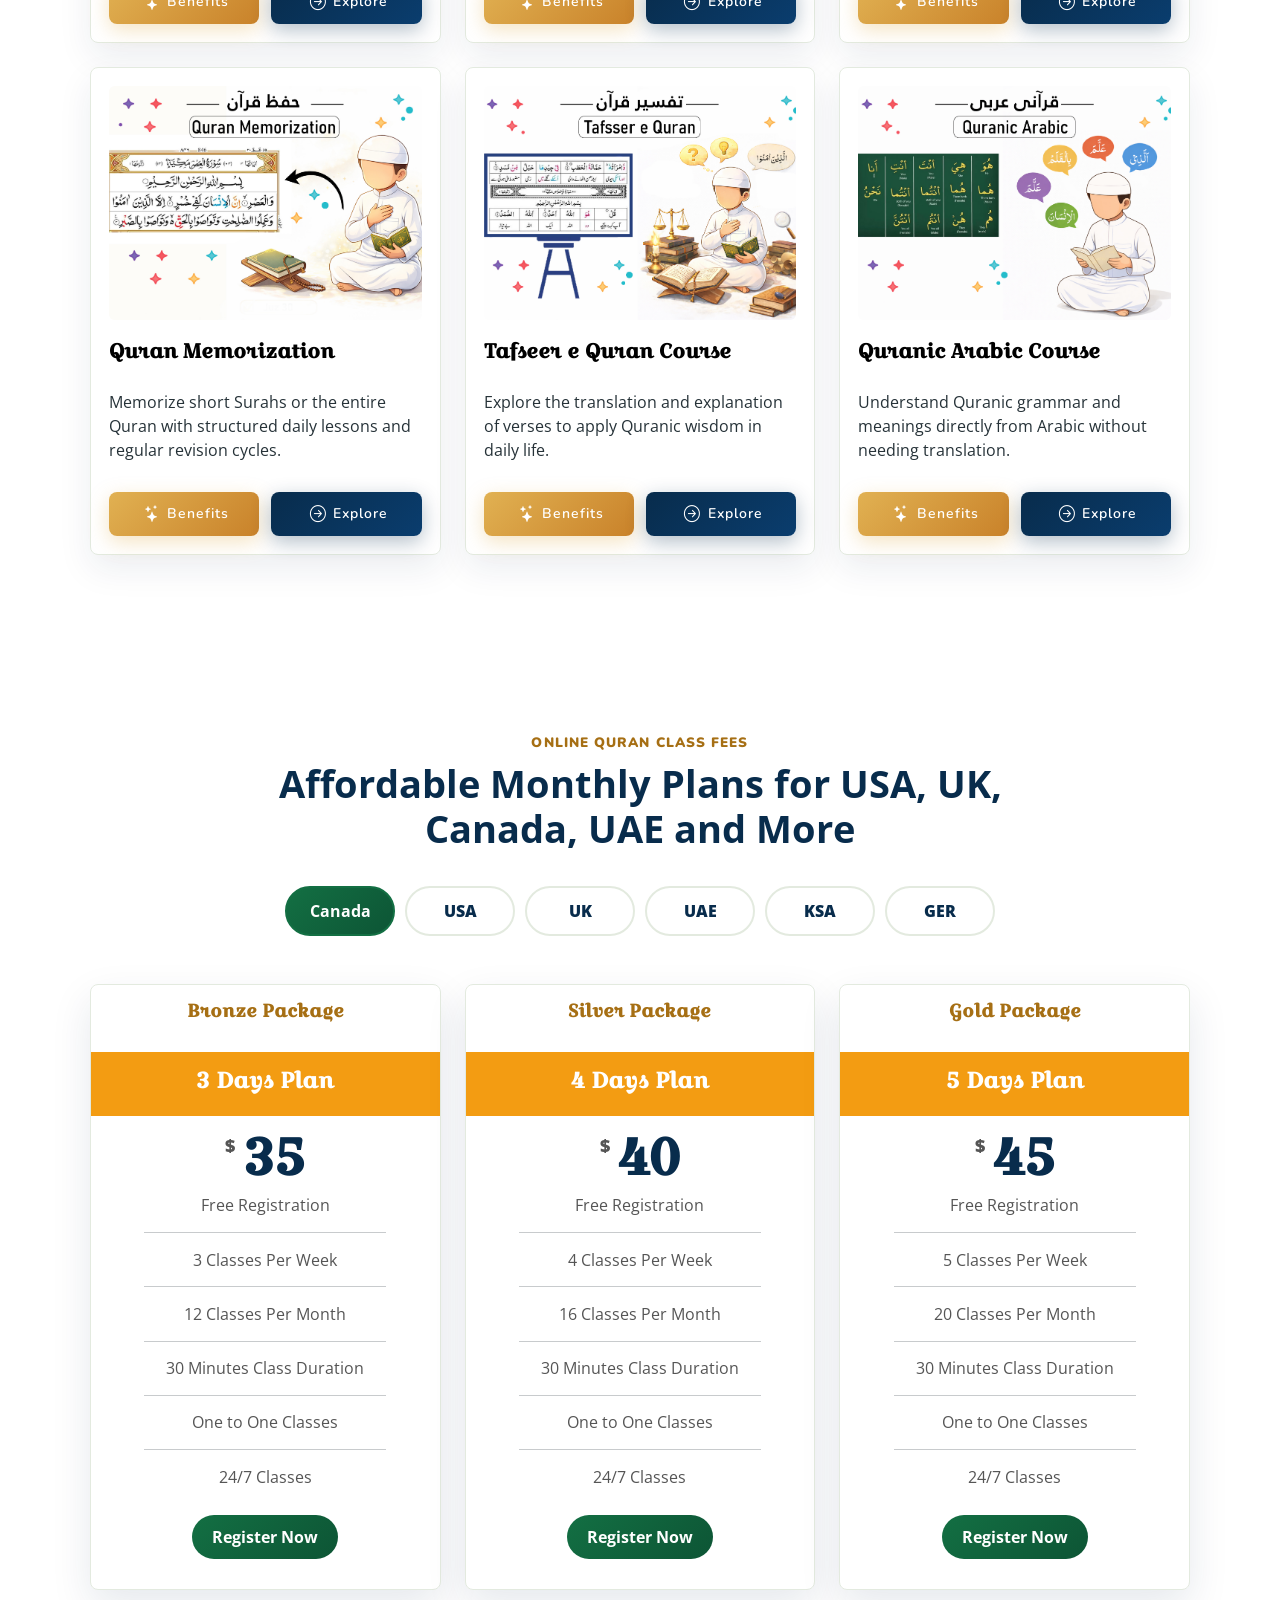
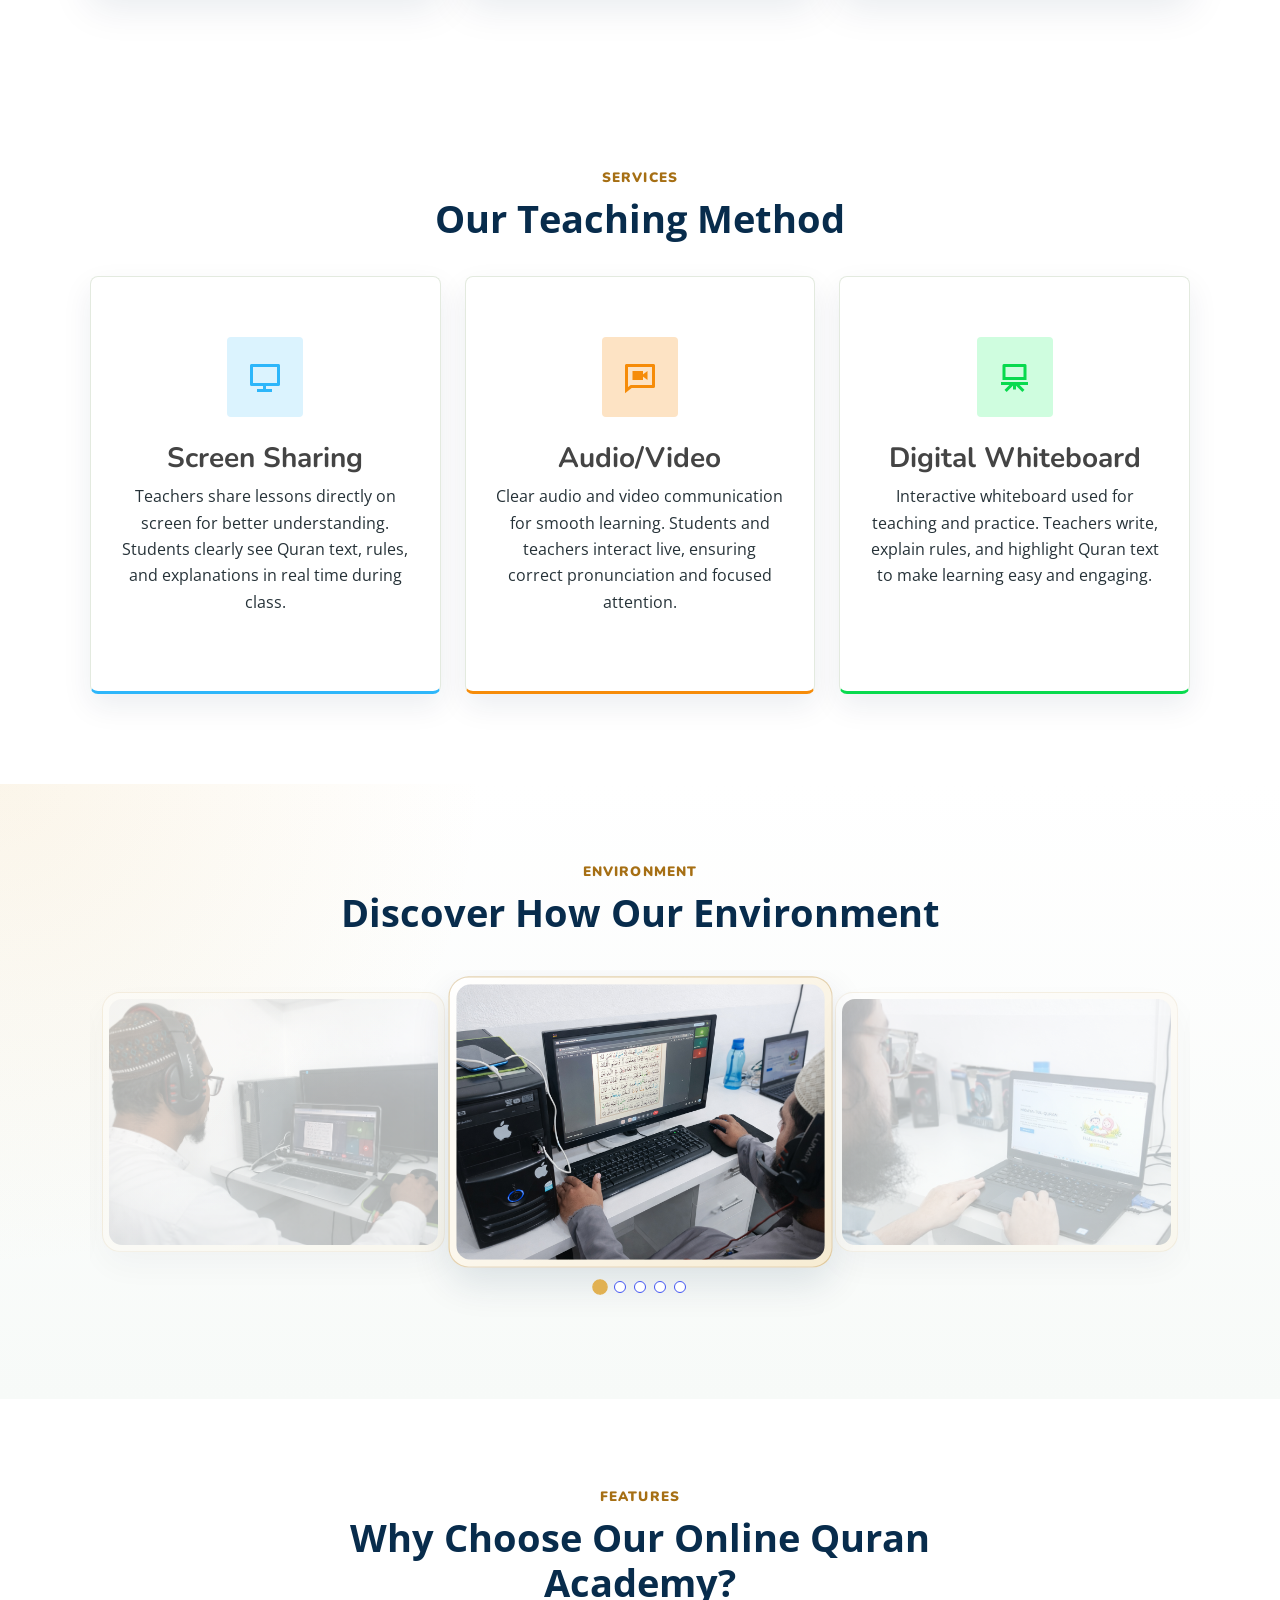
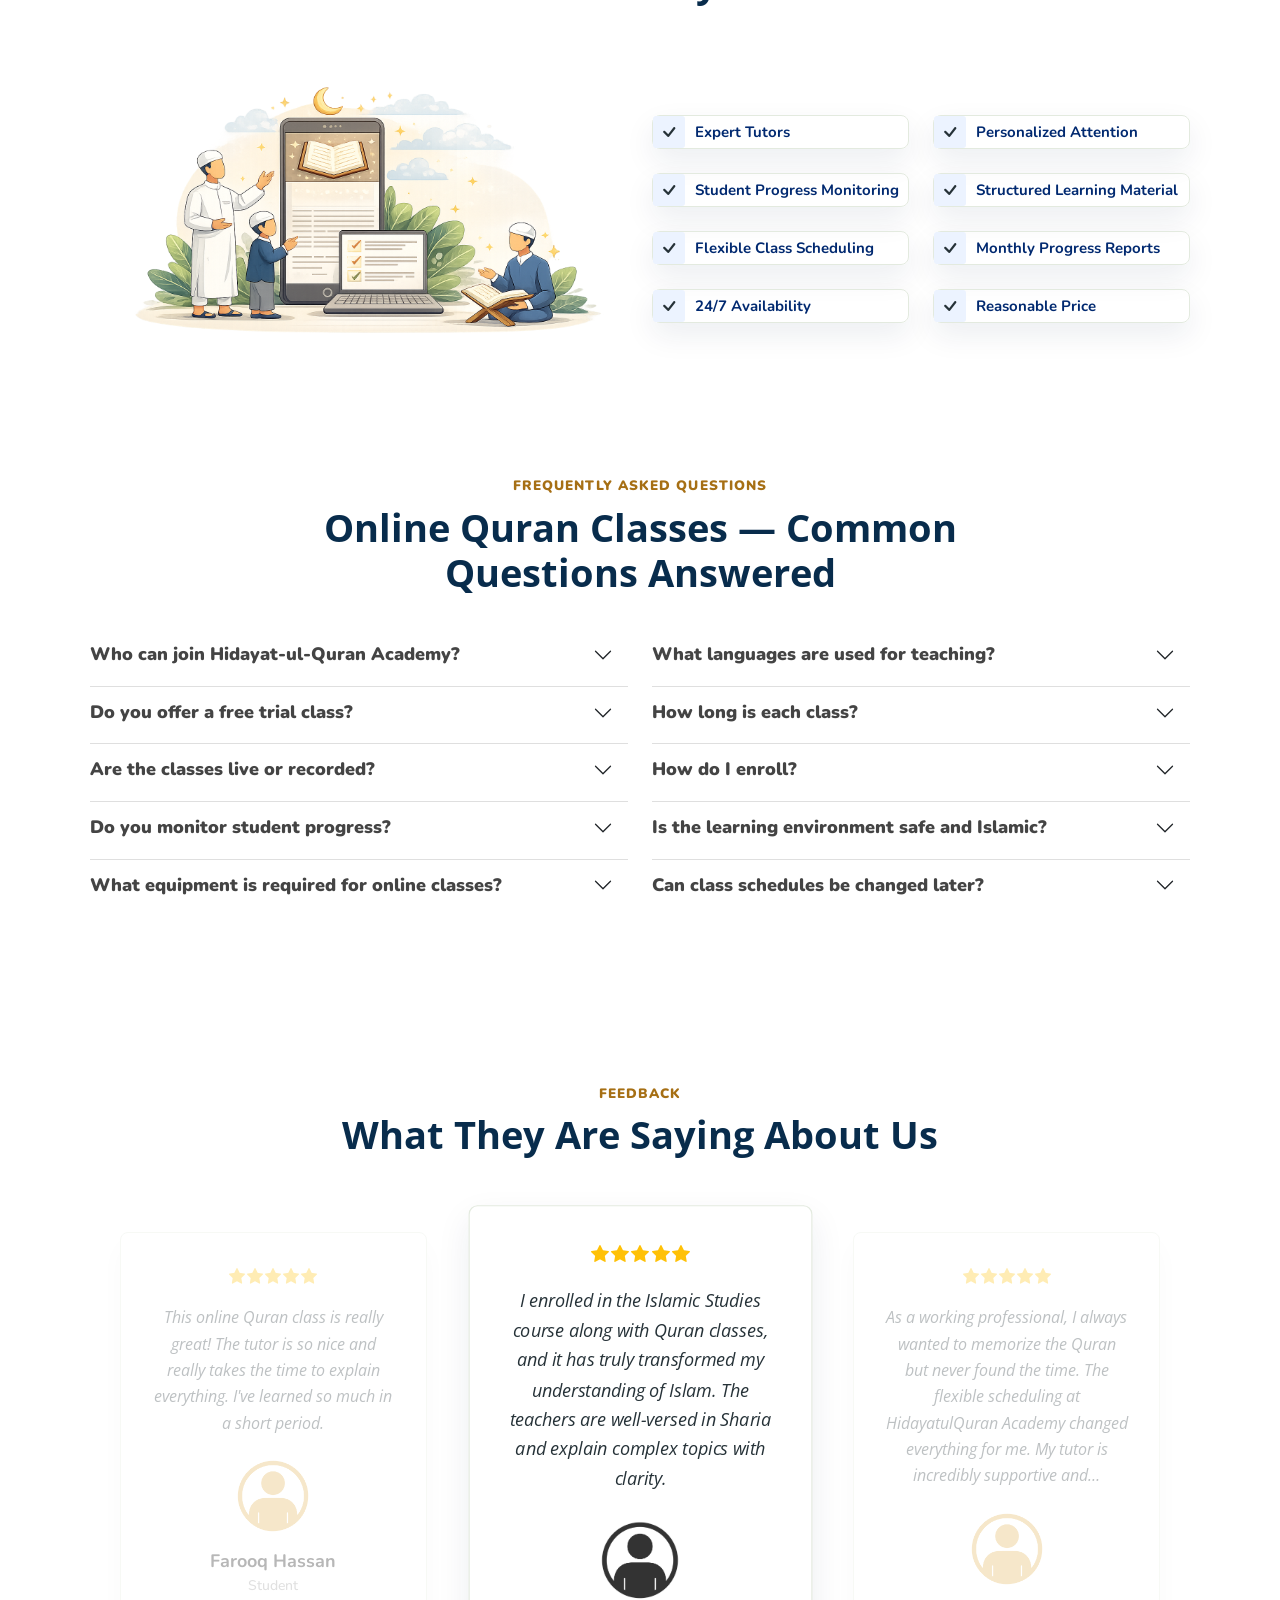
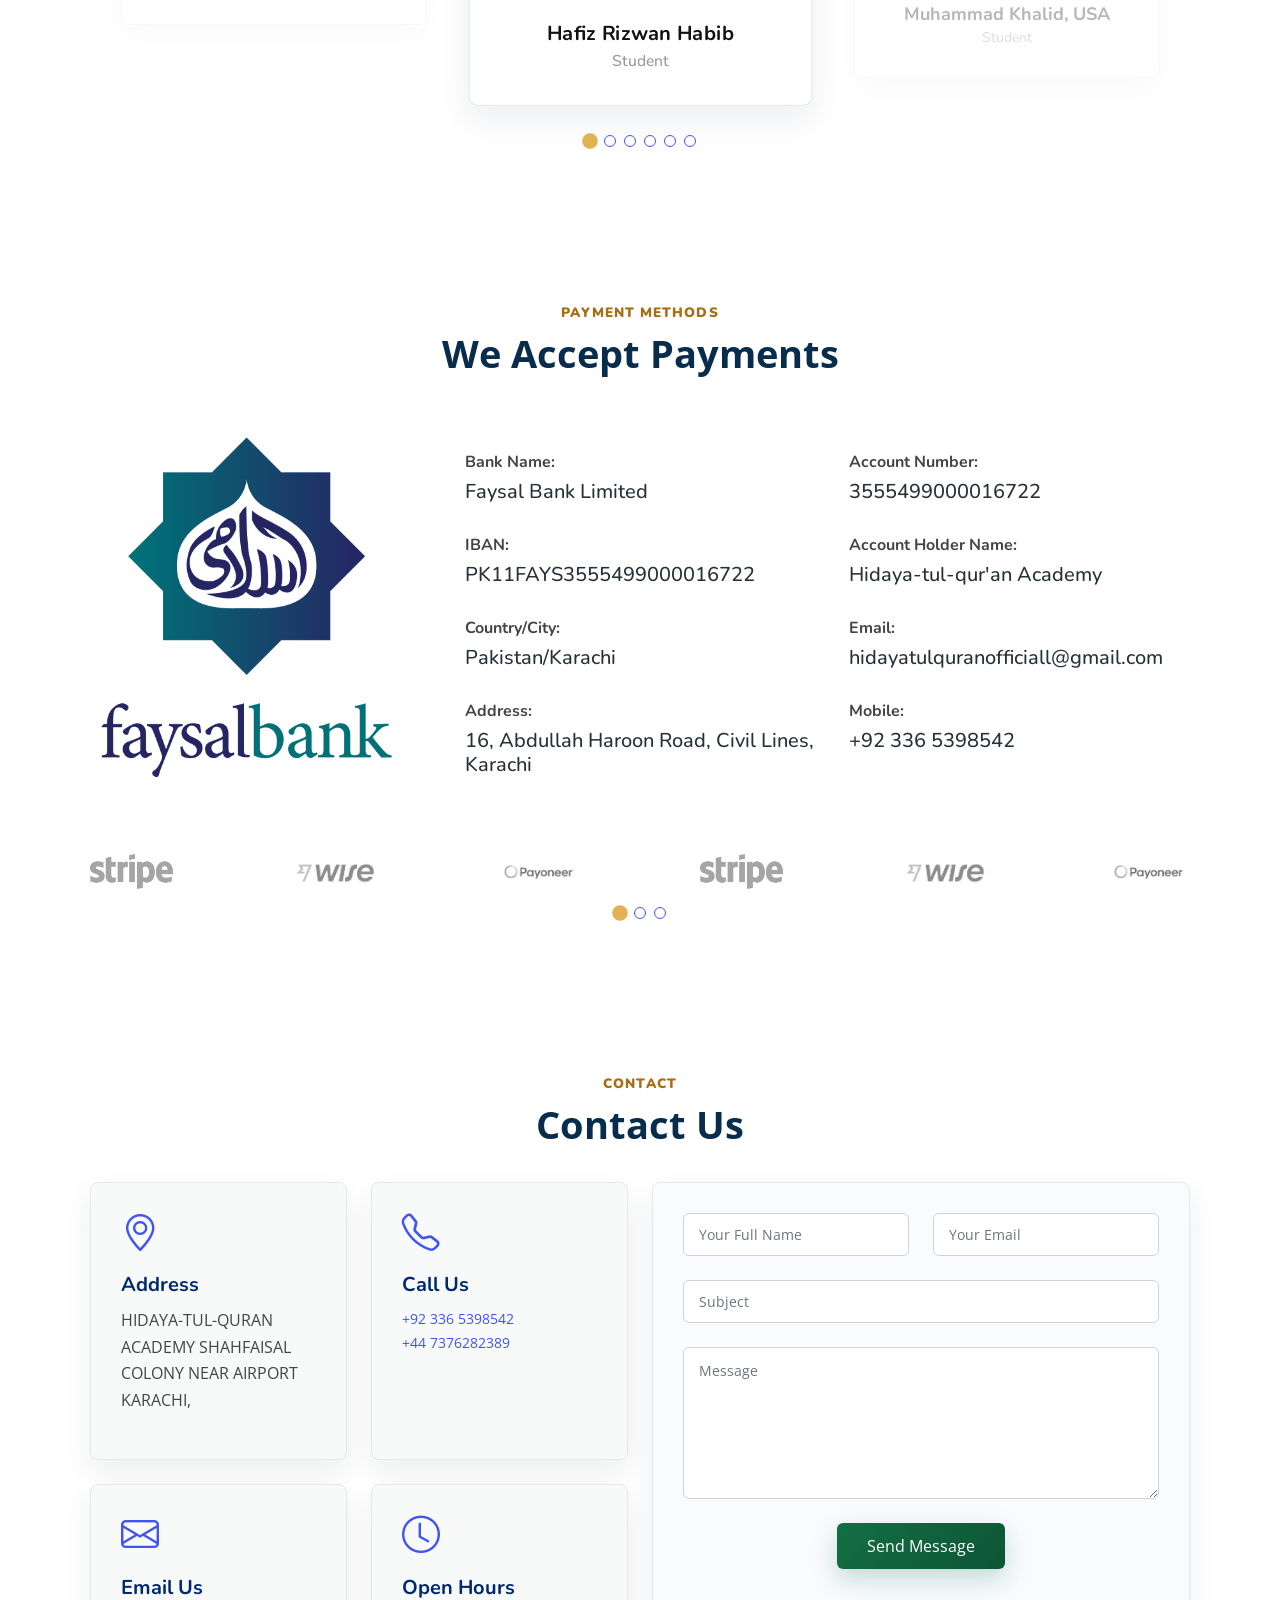
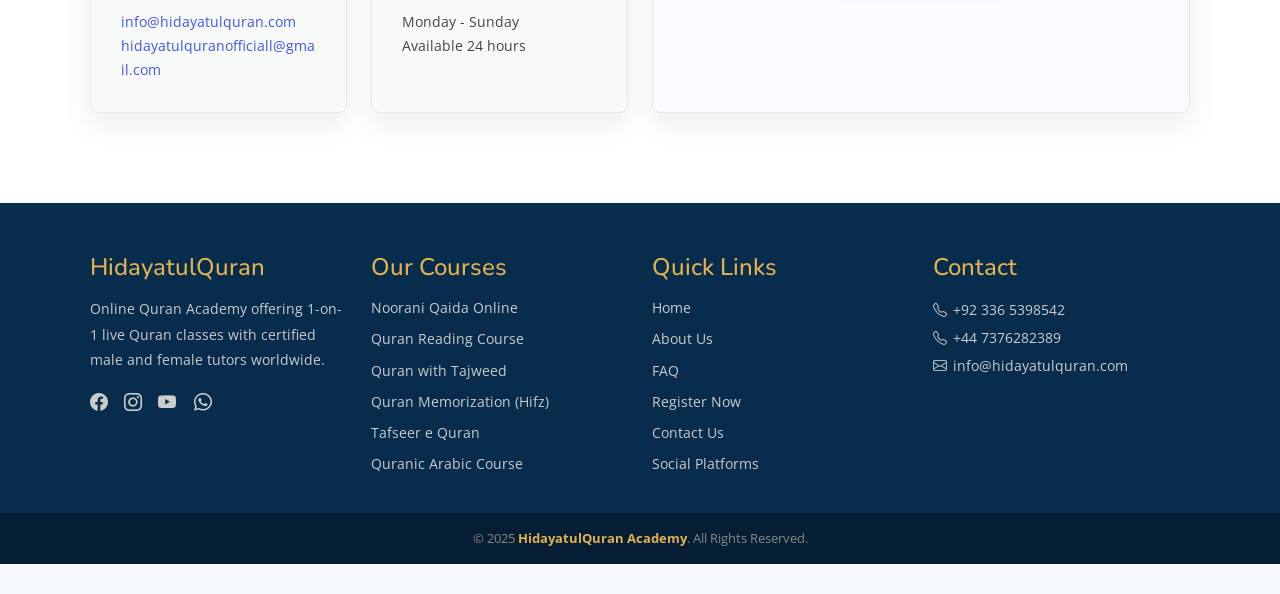
==== commit b3139ce7: "SolveSEOIssues" ====
--- a/index.html
+++ b/index.html
@@ -7,6 +7,7 @@
 
   <link rel="preconnect" href="https://fonts.googleapis.com">
   <link rel="preconnect" href="https://fonts.gstatic.com" crossorigin>
+  <link rel="preload" href="assets/img/hidayatulquran1.png" as="image">
 
   <title>Online Quran Classes for Kids and Adults | HidayatulQuran Academy</title>
 
@@ -15,7 +16,7 @@
 
   <meta name="keywords"
     content="HidayatulQuran, online Quran academy, online Quran classes, learn Quran online, Quran with Tajweed, Noorani Qaida, Quran reading course, Quran memorization, Tafseer course, Quranic Arabic, Islamic studies, Quran tutor for kids, female Quran teacher, one to one Quran classes">
-  <link rel="canonical" href="https://hidayatulquran.com/">
+  <link rel="canonical" href="https://www.hidayatulquran.com/">
   <meta name="robots" content="index, follow">
   <meta name="author" content="HidayatulQuran Academy">
   <meta name="theme-color" content="#082c4c">
@@ -24,8 +25,8 @@
   <meta property="og:description"
     content="Join live 1-on-1 online Quran classes with certified male and female tutors. Tajweed, Hifz, Noorani Qaida for kids and adults in USA, UK, Canada. Free trial!">
   <meta property="og:type" content="website">
-  <meta property="og:url" content="https://hidayatulquran.com/">
-  <meta property="og:image" content="https://hidayatulquran.com/assets/img/hidayatulquran1.png">
+  <meta property="og:url" content="https://www.hidayatulquran.com/">
+  <meta property="og:image" content="https://www.hidayatulquran.com/assets/img/hidayatulquran1.png">
   <meta property="og:site_name" content="HidayatulQuran Academy">
   <meta property="og:locale" content="en_US">
 
@@ -33,9 +34,14 @@
   <meta name="twitter:title" content="Online Quran Classes for Kids and Adults | HidayatulQuran Academy">
   <meta name="twitter:description"
     content="Join live 1-on-1 online Quran classes. Tajweed, Hifz, Noorani Qaida for kids and adults in USA, UK, Canada. Book a free trial class today!">
-  <meta name="twitter:image" content="https://hidayatulquran.com/assets/img/hidayatulquran1.png">
-  <meta name="twitter:site" content="@hidayatulquran">
-  <meta name="twitter:creator" content="@hidayatulquran">
+  <meta name="twitter:image" content="https://www.hidayatulquran.com/assets/img/hidayatulquran1.png">
+  <!-- hreflang for multi-country targeting -->
+  <link rel="alternate" hreflang="en-us" href="https://www.hidayatulquran.com/">
+  <link rel="alternate" hreflang="en-gb" href="https://www.hidayatulquran.com/">
+  <link rel="alternate" hreflang="en-ca" href="https://www.hidayatulquran.com/">
+  <link rel="alternate" hreflang="en-ae" href="https://www.hidayatulquran.com/">
+  <link rel="alternate" hreflang="en-au" href="https://www.hidayatulquran.com/">
+  <link rel="alternate" hreflang="x-default" href="https://www.hidayatulquran.com/">
 
   <!-- Schema.org structured data -->
   <script type="application/ld+json">
@@ -44,8 +50,8 @@
     "@type": "EducationalOrganization",
     "name": "HidayatulQuran Academy",
     "description": "Online Quran Academy offering one-to-one live Quran classes with certified male and female tutors for kids and adults worldwide",
-    "url": "https://hidayatulquran.com",
-    "logo": "https://hidayatulquran.com/assets/img/hidayatulquran1.png",
+    "url": "https://www.hidayatulquran.com",
+    "logo": "https://www.hidayatulquran.com/assets/img/hidayatulquran1.png",
     "address": {
       "@type": "PostalAddress",
       "streetAddress": "Shahfaisal Colony, Near Airport",
@@ -71,21 +77,21 @@
     "email": "info@hidayatulquran.com",
     "aggregateRating": {
       "@type": "AggregateRating",
-      "ratingValue": "5",
-      "reviewCount": "50",
-      "bestRating": "5",
-      "worstRating": "1"
+      "ratingValue": 5,
+      "reviewCount": 50,
+      "bestRating": 5,
+      "worstRating": 1
     },
     "hasOfferCatalog": {
       "@type": "OfferCatalog",
       "name": "Online Quran Courses",
       "itemListElement": [
-        {"@type": "Offer", "itemOffered": {"@type": "Course", "name": "Noorani Qaida Online", "url": "https://hidayatulquran.com/noorani-qaida-online.html"}},
-        {"@type": "Offer", "itemOffered": {"@type": "Course", "name": "Quran Reading Course", "url": "https://hidayatulquran.com/quran-reading-course-online.html"}},
-        {"@type": "Offer", "itemOffered": {"@type": "Course", "name": "Quran with Tajweed", "url": "https://hidayatulquran.com/quran-tajweed-course-online.html"}},
-        {"@type": "Offer", "itemOffered": {"@type": "Course", "name": "Quran Memorization (Hifz)", "url": "https://hidayatulquran.com/quran-memorization-hifz-online.html"}},
-        {"@type": "Offer", "itemOffered": {"@type": "Course", "name": "Tafseer e Quran", "url": "https://hidayatulquran.com/tafseer-quran-course-online.html"}},
-        {"@type": "Offer", "itemOffered": {"@type": "Course", "name": "Quranic Arabic Course", "url": "https://hidayatulquran.com/quranic-arabic-course-online.html"}}
+        {"@type": "Offer", "itemOffered": {"@type": "Course", "name": "Noorani Qaida Online", "url": "https://www.hidayatulquran.com/noorani-qaida-online.html"}},
+        {"@type": "Offer", "itemOffered": {"@type": "Course", "name": "Quran Reading Course", "url": "https://www.hidayatulquran.com/quran-reading-course-online.html"}},
+        {"@type": "Offer", "itemOffered": {"@type": "Course", "name": "Quran with Tajweed", "url": "https://www.hidayatulquran.com/quran-tajweed-course-online.html"}},
+        {"@type": "Offer", "itemOffered": {"@type": "Course", "name": "Quran Memorization (Hifz)", "url": "https://www.hidayatulquran.com/quran-memorization-hifz-online.html"}},
+        {"@type": "Offer", "itemOffered": {"@type": "Course", "name": "Tafseer e Quran", "url": "https://www.hidayatulquran.com/tafseer-quran-course-online.html"}},
+        {"@type": "Offer", "itemOffered": {"@type": "Course", "name": "Quranic Arabic Course", "url": "https://www.hidayatulquran.com/quranic-arabic-course-online.html"}}
       ]
     },
     "sameAs": [
@@ -169,17 +175,28 @@
   }
   </script>
 
+  <script type="application/ld+json">
+  {
+    "@context": "https://schema.org",
+    "@type": "WebSite",
+    "name": "HidayatulQuran Academy",
+    "url": "https://www.hidayatulquran.com",
+    "potentialAction": {
+      "@type": "SearchAction",
+      "target": "https://www.hidayatulquran.com/?s={search_term_string}",
+      "query-input": "required name=search_term_string"
+    }
+  }
+  </script>
+
   <!-- Favicons -->
   <link href="assets/img/hidayatulquran1.png" rel="icon">
   <link href="assets/img/hidayatulquran1.png" rel="apple-touch-icon">
 
   <!-- Google Fonts -->
-  <link
-    href="https://fonts.googleapis.com/css?family=Open+Sans:300,300i,400,400i,600,600i,700,700i|Nunito:300,300i,400,400i,600,600i,700,700i|Poppins:300,300i,400,400i,500,500i,600,600i,700,700i|Croissant+One|Noto+Sans&display=swap"
-    rel="stylesheet">
-
-  <link href="https://cdnjs.cloudflare.com/ajax/libs/font-awesome/5.15.4/css/all.min.css" rel="stylesheet">
-  <!-- <link href="https://cdnjs.cloudflare.com/ajax/libs/font-awesome/5.15.4/css/all.min.css" rel="stylesheet"> -->
+  <link rel="preload" as="style" onload="this.onload=null;this.rel='stylesheet'" href="https://fonts.googleapis.com/css?family=Open+Sans:300,300i,400,400i,600,600i,700,700i|Nunito:300,300i,400,400i,600,600i,700,700i|Poppins:300,300i,400,400i,500,500i,600,600i,700,700i|Croissant+One|Noto+Sans&display=swap">
+  <noscript><link rel="stylesheet" href="https://fonts.googleapis.com/css?family=Open+Sans:300,300i,400,400i,600,600i,700,700i|Nunito:300,300i,400,400i,600,600i,700,700i|Poppins:300,300i,400,400i,500,500i,600,600i,700,700i|Croissant+One|Noto+Sans&display=swap"></noscript>
+
 
   <!-- Vendor CSS Files -->
   <link href="assets/vendor/bootstrap/css/bootstrap.min.css" rel="stylesheet">
@@ -321,14 +338,12 @@
         <div class="col-lg-6 d-flex flex-column justify-content-center">
           <!-- <h2 data-aos="fade-up" data-aos-delay="400">Assalamu 'Alaikum, Welcome to</h2> -->
           <p class="hero-eyebrow" data-aos="fade-up">Welcome to</p>
-          <h1 id="hero-heading" data-aos="fade-up">Learn Quran Online with Certified Tutors</h1>
-          <!-- <h2 data-aos="fade-up" data-aos-delay="400">Islamic Scholar, President and Founder of Jamia'Ali (R.A)</h2> -->
-          <p class="hero-lead" data-aos="fade-up" data-aos-delay="400">Connect with certified male and female
-            Quran tutors for 1-on-1 live classes. We bring the Madrassa to your home in the UK, USA, UAE, Canada, and
-            Saudi Arabia.
+          <h1 id="hero-heading" data-aos="fade-up">Online Quran Classes for Kids &amp; Adults</h1>
+          <p class="hero-lead" data-aos="fade-up" data-aos-delay="400">
+            Join live 1-on-1 <strong>online Quran classes</strong> with certified male and female tutors from the comfort of your home in the <strong>UK, USA, UAE, or Canada and Saudi Arabia </strong>. Learn <a href="quran-tajweed-course-online.html" style="color:inherit;text-decoration:underline;">Tajweed</a>, <a href="quran-memorization-hifz-online.html" style="color:inherit;text-decoration:underline;">Hifz</a>, and more.
           </p>
-          <p class="hero-subtitle" data-aos="fade-up" data-aos-delay="400">
-            Learn the Quran online with certified male and female tutors - one to one, anytime, anywhere
+          <p class="hero-subtitle" data-aos="fade-up" data-aos-delay="500">
+            Book a <strong>free trial class</strong> today — no commitment, no payment required.
           </p>
 
           <div data-aos="fade-up" data-aos-delay="600">
@@ -454,174 +469,109 @@
           <p>Learn Quran with Proper Tajweed</p>
         </header>
 
-        <div class="row" id="coursesContainer" role="list"></div>
+        <div class="row" id="coursesContainer" role="list">
+
+          <div class="col-lg-4 col-md-6 mt-4">
+            <article class="box course-card" data-aos="fade-up" data-aos-delay="400">
+              <img src="assets/img/NooraniQaida_hidayatulquran_Academy.jpg" class="img-fluid course-card-img" alt="Noorani Qaida online course for kids and Quran beginners" loading="lazy">
+              <h3 class="course-card-title">Noorani Qaida</h3>
+              <p class="course-card-description">Learn Arabic letters, correct pronunciation, proper joining, and enhanced fluency for Quran reading.</p>
+              <div id="extraBenefit1" class="course-card-benefits">
+                <p>You can choose one free course:</p>
+                <ul><li>Seerat Nabi (S.A.W).</li><li>Multiple Duas.</li><li>Six kalimas.</li><li>Hadith.</li></ul>
+              </div>
+              <div class="course-card-actions">
+                <div><a href="javascript:void(0);" class="btn-extra-benefit btn-benefits" aria-controls="extraBenefit1" aria-expanded="false" onclick="toggleExtraBenefit(1,this)"><i class="bi bi-stars"></i><span>Benefits</span></a></div>
+                <div><a href="noorani-qaida-online.html" class="btn-extra-benefit btn-explore"><i class="bi bi-arrow-right-circle"></i><span>Explore</span></a></div>
+              </div>
+            </article>
+          </div>
+
+          <div class="col-lg-4 col-md-6 mt-4">
+            <article class="box course-card" data-aos="fade-up" data-aos-delay="400">
+              <img src="assets/img/QuranReadingCourse_hidayatulquran_Academy.jpeg" class="img-fluid course-card-img" alt="Quran reading course online with certified tutor guidance" loading="lazy">
+              <h3 class="course-card-title">Quran Reading Course</h3>
+              <p class="course-card-description">Progress from recognizing letters to reading full verses fluently with Tajweed accuracy.</p>
+              <div id="extraBenefit2" class="course-card-benefits">
+                <p>You can choose one free course:</p>
+                <ul><li>The Method of ablution (Wazu), Its Rulings.</li><li>Seerat Nabi (S.A.W).</li><li>Multiple Duas.</li><li>Hadith.</li></ul>
+              </div>
+              <div class="course-card-actions">
+                <div><a href="javascript:void(0);" class="btn-extra-benefit btn-benefits" aria-controls="extraBenefit2" aria-expanded="false" onclick="toggleExtraBenefit(2,this)"><i class="bi bi-stars"></i><span>Benefits</span></a></div>
+                <div><a href="quran-reading-course-online.html" class="btn-extra-benefit btn-explore"><i class="bi bi-arrow-right-circle"></i><span>Explore</span></a></div>
+              </div>
+            </article>
+          </div>
+
+          <div class="col-lg-4 col-md-6 mt-4">
+            <article class="box course-card" data-aos="fade-up" data-aos-delay="600">
+              <img src="assets/img/QuranWithTajweed_hidayatulquran_Academy.jpeg" class="img-fluid course-card-img" alt="Quran with Tajweed course for accurate recitation" loading="lazy">
+              <h3 class="course-card-title">Quran with Tajweed</h3>
+              <p class="course-card-description">Master proper recitation rules such as Ghunna, Qalqalah, and Madd to beautify your Tilawat.</p>
+              <div id="extraBenefit3" class="course-card-benefits">
+                <p>You can choose one free course:</p>
+                <ul><li>The Method of ablution (Wazu), Its Rulings.</li><li>The Method of Ghusal, Its Rulings.</li><li>Seerat Nabi (S.A.W).</li><li>Hadith.</li></ul>
+              </div>
+              <div class="course-card-actions">
+                <div><a href="javascript:void(0);" class="btn-extra-benefit btn-benefits" aria-controls="extraBenefit3" aria-expanded="false" onclick="toggleExtraBenefit(3,this)"><i class="bi bi-stars"></i><span>Benefits</span></a></div>
+                <div><a href="quran-tajweed-course-online.html" class="btn-extra-benefit btn-explore"><i class="bi bi-arrow-right-circle"></i><span>Explore</span></a></div>
+              </div>
+            </article>
+          </div>
+
+          <div class="col-lg-4 col-md-6 mt-4">
+            <article class="box course-card" data-aos="fade-up" data-aos-delay="800">
+              <img src="assets/img/QuranMemorization_hidayatulquran_Academy.jpeg" class="img-fluid course-card-img" alt="Quran memorization course with structured revision" loading="lazy">
+              <h3 class="course-card-title">Quran Memorization</h3>
+              <p class="course-card-description">Memorize short Surahs or the entire Quran with structured daily lessons and regular revision cycles.</p>
+              <div id="extraBenefit4" class="course-card-benefits">
+                <p>You can choose one free course:</p>
+                <ul><li>The Method of Salah, Its Rulings, and Translation.</li><li>The Method of ablution (Wazu), Its Rulings.</li><li>The Method of Ghusal, Its Rulings.</li><li>Seerat Nabi (S.A.W).</li></ul>
+              </div>
+              <div class="course-card-actions">
+                <div><a href="javascript:void(0);" class="btn-extra-benefit btn-benefits" aria-controls="extraBenefit4" aria-expanded="false" onclick="toggleExtraBenefit(4,this)"><i class="bi bi-stars"></i><span>Benefits</span></a></div>
+                <div><a href="quran-memorization-hifz-online.html" class="btn-extra-benefit btn-explore"><i class="bi bi-arrow-right-circle"></i><span>Explore</span></a></div>
+              </div>
+            </article>
+          </div>
+
+          <div class="col-lg-4 col-md-6 mt-4">
+            <article class="box course-card" data-aos="fade-up" data-aos-delay="1000">
+              <img src="assets/img/TafseerQuran_hidayatulquran_Academy.jpeg" class="img-fluid course-card-img" alt="Tafseer e Quran course for understanding Quranic meaning" loading="lazy">
+              <h3 class="course-card-title">Tafseer e Quran Course</h3>
+              <p class="course-card-description">Explore the translation and explanation of verses to apply Quranic wisdom in daily life.</p>
+              <div id="extraBenefit5" class="course-card-benefits">
+                <p>You can choose one free course:</p>
+                <ul><li>The Method of Salah, Its Rulings, and Translation.</li><li>The Method of ablution (Wazu), Its Rulings.</li><li>The Method of Ghusal, Its Rulings.</li><li>Islamic Etiquette of Life.</li></ul>
+              </div>
+              <div class="course-card-actions">
+                <div><a href="javascript:void(0);" class="btn-extra-benefit btn-benefits" aria-controls="extraBenefit5" aria-expanded="false" onclick="toggleExtraBenefit(5,this)"><i class="bi bi-stars"></i><span>Benefits</span></a></div>
+                <div><a href="tafseer-quran-course-online.html" class="btn-extra-benefit btn-explore"><i class="bi bi-arrow-right-circle"></i><span>Explore</span></a></div>
+              </div>
+            </article>
+          </div>
+
+          <div class="col-lg-4 col-md-6 mt-4">
+            <article class="box course-card" data-aos="fade-up" data-aos-delay="1200">
+              <img src="assets/img/QuranicArabic_hidayatulquran_Academy.jpeg" class="img-fluid course-card-img" alt="Quranic Arabic course for understanding Quran vocabulary" loading="lazy">
+              <h3 class="course-card-title">Quranic Arabic Course</h3>
+              <p class="course-card-description">Understand Quranic grammar and meanings directly from Arabic without needing translation.</p>
+              <div id="extraBenefit6" class="course-card-benefits">
+                <p>You can choose one free course:</p>
+                <ul><li>The Method of Salah, Its Rulings, and Translation.</li><li>The Method of ablution (Wazu), Its Rulings.</li><li>The Method of Ghusal, Its Rulings.</li><li>Rules of Purification (Tahārat).</li></ul>
+              </div>
+              <div class="course-card-actions">
+                <div><a href="javascript:void(0);" class="btn-extra-benefit btn-benefits" aria-controls="extraBenefit6" aria-expanded="false" onclick="toggleExtraBenefit(6,this)"><i class="bi bi-stars"></i><span>Benefits</span></a></div>
+                <div><a href="quranic-arabic-course-online.html" class="btn-extra-benefit btn-explore"><i class="bi bi-arrow-right-circle"></i><span>Explore</span></a></div>
+              </div>
+            </article>
+          </div>
+
+        </div>
 
         <script>
-          const courses = [
-            {
-              name: "NooraniQaida",
-              title: "Noorani Qaida",
-              image: "assets/img/NooraniQaida_hidayatulquran_Academy.jpg",
-              alt: "Noorani Qaida online course for kids and Quran beginners",
-              description: "Learn Arabic letters, correct pronunciation, proper joining, and enhanced fluency for Quran reading.",
-              benefits: [
-                "Seerat Nabi (S.A.W).",
-                "Multiple Duas.",
-                "Six kalimas.",
-                "Hadith."
-              ],
-              aosDelay: 400,
-              exploreLink: "noorani-qaida-online.html"
-            },
-            {
-              name: "QuranReadingCourse",
-              title: "Quran Reading Course",
-              image: "assets/img/QuranReadingCourse_hidayatulquran_Academy.jpeg",
-              alt: "Quran reading course online with certified tutor guidance",
-              description: "Progress from recognizing letters to reading full verses fluently with Tajweed accuracy.",
-              benefits: [
-                "The Method of ablution (Wazu), Its Rulings.",
-                "Seerat Nabi (S.A.W).",
-                "Multiple Duas.",
-                "Hadith."
-              ],
-              aosDelay: 400,
-              exploreLink: "quran-reading-course-online.html"
-            },
-            {
-              name: "QuranwithTajweed",
-              title: "Quran with Tajweed",
-              image: "assets/img/QuranWithTajweed_hidayatulquran_Academy.jpeg",
-              alt: "Quran with Tajweed course for accurate recitation",
-              description: "Master proper recitation rules such as Ghunna, Qalqalah, and Madd to beautify your Tilawat.",
-              benefits: [
-                "The Method of ablution (Wazu), Its Rulings.",
-                "The Method of Ghusal, Its Rulings.",
-                "Seerat Nabi (S.A.W).",
-                "Hadith."
-              ],
-              aosDelay: 600,
-              exploreLink: "quran-tajweed-course-online.html"
-            },
-            {
-              name: "QuranMemorization",
-              title: "Quran Memorization",
-              image: "assets/img/QuranMemorization_hidayatulquran_Academy.jpeg",
-              alt: "Quran memorization course with structured revision",
-              description: "Memorize short Surahs or the entire Quran with structured daily lessons and regular revision cycles.",
-              benefits: [
-                "The Method of Salah, Its Rulings, and Translation.",
-                "The Method of ablution (Wazu), Its Rulings.",
-                "The Method of Ghusal, Its Rulings.",
-                "Seerat Nabi (S.A.W)."
-              ],
-              aosDelay: 800,
-              exploreLink: "quran-memorization-hifz-online.html"
-            },
-            {
-              name: "TafseereQuranCourse",
-              title: "Tafseer e Quran Course",
-              image: "assets/img/TafseerQuran_hidayatulquran_Academy.jpeg",
-              alt: "Tafseer e Quran course for understanding Quranic meaning",
-              description: "Explore the translation and explanation of verses to apply Quranic wisdom in daily life.",
-              benefits: [
-                "The Method of Salah, Its Rulings, and Translation.",
-                "The Method of ablution(Wazu), Its Rulings.",
-                "The Method of Ghusal, Its Rulings.",
-                "Islamic Etiquette of Life."
-              ],
-              aosDelay: 1000,
-              exploreLink: "tafseer-quran-course-online.html"
-            },
-            {
-              name: "QuranicArabicCourse",
-              title: "Quranic Arabic Course",
-              image: "assets/img/QuranicArabic_hidayatulquran_Academy.jpeg",
-              alt: "Quranic Arabic course for understanding Quran vocabulary",
-              description: "Understand Quranic grammar and meanings directly from Arabic without needing translation.",
-              benefits: [
-                "The Method of Salah, Its Rulings, and Translation.",
-                "The Method of ablution(Wazu), Its Rulings.",
-                "The Method of Ghusal, Its Rulings.",
-                "Rules of Purification (Tahārat)."
-              ],
-              aosDelay: 1200,
-              exploreLink: "quranic-arabic-course-online.html"
-            }
-          ];
-
-          const coursesContainer = document.getElementById("coursesContainer");
-
-          function createBenefitsList(benefits) {
-            return benefits.map(item => `<li>${item}</li>`).join("");
-          }
-
-          function renderCourses() {
-            let html = "";
-
-            courses.forEach((course, index) => {
-              const cardNumber = index + 1;
-
-              html += `
-        <div class="col-lg-4 col-md-6 mt-4">
-          <article class="box course-card"
-            data-aos="fade-up"
-            data-aos-delay="${course.aosDelay}">
-
-            <img
-              src="${course.image}"
-              class="img-fluid course-card-img"
-              alt="${course.alt}"
-              loading="lazy">
-
-            <h3 class="course-card-title">
-              ${course.title}
-            </h3>
-
-            <p class="course-card-description">
-              ${course.description}
-            </p>
-
-            <div id="extraBenefit${cardNumber}" class="course-card-benefits">
-              <p>
-                You can choose one free course:
-              </p>
-              <ul>
-                ${createBenefitsList(course.benefits)}
-              </ul>
-            </div>
-
-            <div class="course-card-actions">
-              <div>
-                <a href="javascript:void(0);"
-                  class="btn-extra-benefit btn-benefits"
-                  aria-controls="extraBenefit${cardNumber}"
-                  aria-expanded="false"
-                  onclick="toggleExtraBenefit(${cardNumber}, this)">
-                  <i class="bi bi-stars"></i>
-                  <span>Benefits</span>
-                </a>
-              </div>
-
-              <div>
-                <a href="${course.exploreLink}"
-                  class="btn-extra-benefit btn-explore">
-                  <i class="bi bi-arrow-right-circle"></i>
-                  <span>Explore</span>
-                </a>
-              </div>
-            </div>
-          </article>
-        </div>
-      `;
-            });
-
-            coursesContainer.innerHTML = html;
-          }
-
           function toggleExtraBenefit(cardNumber, trigger) {
             const extraBenefit = document.getElementById("extraBenefit" + cardNumber);
-
             if (extraBenefit.style.display === "none" || extraBenefit.style.display === "") {
               extraBenefit.style.display = "block";
               if (trigger) trigger.setAttribute("aria-expanded", "true");
@@ -630,8 +580,6 @@
               if (trigger) trigger.setAttribute("aria-expanded", "false");
             }
           }
-
-          renderCourses();
         </script>
       </div>
     </section><!-- End Our Online Quran Courses Section -->
@@ -660,7 +608,39 @@
 
         <!-- Row for the pricing cards -->
         <div class="row gy-4" data-aos="fade-left" id="pricing-cards" role="list">
-          <!-- Cards will be injected here based on the selected country -->
+          <div class="col-lg-4 col-md-6" data-aos="zoom-in" data-aos-delay="100">
+            <div class="box plan-card" style="padding:0 0 40px 0;">
+              <div style="padding:15px;"><h3 class="plan-title plan-package"><strong>Bronze Package</strong></h3></div>
+              <div style="background-color:#f39c12;padding:15px;margin-bottom:15px;"><h4 class="plan-title"><strong>3 Days Plan</strong></h4></div>
+              <div style="padding:0 40px;">
+                <div style="flex-direction:row;display:flex;justify-content:center;font-size:20px;"><p style="padding-right:8px;font-size:18px;font-weight:bold;"><strong>$</strong></p><p class="plan-price"><strong>35</strong></p></div>
+                <p>Free Registration</p><hr style="margin:5%;"/><p>3 Classes Per Week</p><hr style="margin:5%;"/><p>12 Classes Per Month</p><hr style="margin:5%;"/><p>30 Minutes Class Duration</p><hr style="margin:5%;"/><p>One to One Classes</p><hr style="margin:5%;"/><p>24/7 Classes</p>
+              </div>
+              <button class="btn btn-register" type="button" onclick="window.location.href='registration.html?plan=3';">Register Now</button>
+            </div>
+          </div>
+          <div class="col-lg-4 col-md-6" data-aos="zoom-in" data-aos-delay="100">
+            <div class="box plan-card" style="padding:0 0 40px 0;">
+              <div style="padding:15px;"><h3 class="plan-title plan-package"><strong>Silver Package</strong></h3></div>
+              <div style="background-color:#f39c12;padding:15px;margin-bottom:15px;"><h4 class="plan-title"><strong>4 Days Plan</strong></h4></div>
+              <div style="padding:0 40px;">
+                <div style="flex-direction:row;display:flex;justify-content:center;font-size:20px;"><p style="padding-right:8px;font-size:18px;font-weight:bold;"><strong>$</strong></p><p class="plan-price"><strong>40</strong></p></div>
+                <p>Free Registration</p><hr style="margin:5%;"/><p>4 Classes Per Week</p><hr style="margin:5%;"/><p>16 Classes Per Month</p><hr style="margin:5%;"/><p>30 Minutes Class Duration</p><hr style="margin:5%;"/><p>One to One Classes</p><hr style="margin:5%;"/><p>24/7 Classes</p>
+              </div>
+              <button class="btn btn-register" type="button" onclick="window.location.href='registration.html?plan=4';">Register Now</button>
+            </div>
+          </div>
+          <div class="col-lg-4 col-md-6" data-aos="zoom-in" data-aos-delay="100">
+            <div class="box plan-card" style="padding:0 0 40px 0;">
+              <div style="padding:15px;"><h3 class="plan-title plan-package"><strong>Gold Package</strong></h3></div>
+              <div style="background-color:#f39c12;padding:15px;margin-bottom:15px;"><h4 class="plan-title"><strong>5 Days Plan</strong></h4></div>
+              <div style="padding:0 40px;">
+                <div style="flex-direction:row;display:flex;justify-content:center;font-size:20px;"><p style="padding-right:8px;font-size:18px;font-weight:bold;"><strong>$</strong></p><p class="plan-price"><strong>45</strong></p></div>
+                <p>Free Registration</p><hr style="margin:5%;"/><p>5 Classes Per Week</p><hr style="margin:5%;"/><p>20 Classes Per Month</p><hr style="margin:5%;"/><p>30 Minutes Class Duration</p><hr style="margin:5%;"/><p>One to One Classes</p><hr style="margin:5%;"/><p>24/7 Classes</p>
+              </div>
+              <button class="btn btn-register" type="button" onclick="window.location.href='registration.html?plan=5';">Register Now</button>
+            </div>
+          </div>
         </div><!-- End Row for pricing cards -->
 
       </div>
@@ -773,7 +753,7 @@
 
     </section>
 
-    <!-- ======= Features Section ======= -->
+  <!-- ======= Features Section ======= -->
     <section id="features" class="features" style=" padding-bottom: 0px; " aria-labelledby="features-heading">
 
       <div class="container" data-aos="fade-up">
@@ -1176,12 +1156,12 @@
           
             <div class="accordion accordion-flush" id="faqlist1">
               <div class="accordion-item">
-                <h2 class="accordion-header">
+                <h3 class="accordion-header">
                   <button class="accordion-button collapsed" type="button" data-bs-toggle="collapse"
                     data-bs-target="#faq-content-1">
                     <strong> Who can join Hidayat-ul-Quran Academy? </strong>
                   </button>
-                </h2>
+                </h3>
                 <div id="faq-content-1" class="accordion-collapse collapse" data-bs-parent="#faqlist1">
                   <div class="accordion-body">
                     Anyone can join our academy, including children, adults, beginners, and advanced learners. We also
@@ -1191,12 +1171,12 @@
               </div>
 
               <div class="accordion-item">
-                <h2 class="accordion-header">
+                <h3 class="accordion-header">
                   <button class="accordion-button collapsed" type="button" data-bs-toggle="collapse"
                     data-bs-target="#faq-content-2">
                     <strong> Do you offer a free trial class? </strong>
                   </button>
-                </h2>
+                </h3>
                 <div id="faq-content-2" class="accordion-collapse collapse" data-bs-parent="#faqlist1">
                   <div class="accordion-body">
                     Yes, we offer a free trial class so students and parents can experience our teaching style before
@@ -1206,12 +1186,12 @@
               </div>
 
               <div class="accordion-item">
-                <h2 class="accordion-header">
+                <h3 class="accordion-header">
                   <button class="accordion-button collapsed" type="button" data-bs-toggle="collapse"
                     data-bs-target="#faq-content-3">
                     <strong> Are the classes live or recorded? </strong>
                   </button>
-                </h2>
+                </h3>
                 <div id="faq-content-3" class="accordion-collapse collapse" data-bs-parent="#faqlist1">
                   <div class="accordion-body">
                     All our classes are live, one-to-one online sessions conducted via Zoom or other online platforms
@@ -1220,12 +1200,12 @@
                 </div>
               </div>
               <div class="accordion-item">
-                <h2 class="accordion-header">
+                <h3 class="accordion-header">
                   <button class="accordion-button collapsed" type="button" data-bs-toggle="collapse"
                     data-bs-target="#faq-content-4">
                     <strong> Do you monitor student progress? </strong>
                   </button>
-                </h2>
+                </h3>
                 <div id="faq-content-4" class="accordion-collapse collapse" data-bs-parent="#faqlist1">
                   <div class="accordion-body">
                     Yes, we regularly track student progress, provide feedback, and help students improve their Quran
@@ -1234,12 +1214,12 @@
                 </div>
               </div>
               <div class="accordion-item">
-                <h2 class="accordion-header">
+                <h3 class="accordion-header">
                   <button class="accordion-button collapsed" type="button" data-bs-toggle="collapse"
                     data-bs-target="#faq-content-5">
                     <strong> What equipment is required for online classes? </strong>
                   </button>
-                </h2>
+                </h3>
                 <div id="faq-content-5" class="accordion-collapse collapse" data-bs-parent="#faqlist1">
                   <div class="accordion-body">
                     You only need a stable internet connection, a computer or mobile device, and Zoom or Microsoft Teams
@@ -1257,12 +1237,12 @@
             <div class="accordion accordion-flush" id="faqlist2">
 
               <div class="accordion-item">
-                <h2 class="accordion-header">
+                <h3 class="accordion-header">
                   <button class="accordion-button collapsed" type="button" data-bs-toggle="collapse"
                     data-bs-target="#faq2-content-1">
                     <strong> What languages are used for teaching? </strong>
                   </button>
-                </h2>
+                </h3>
                 <div id="faq2-content-1" class="accordion-collapse collapse" data-bs-parent="#faqlist2">
                   <div class="accordion-body">
                     Our teachers teach in English, Urdu, and Arabic, making learning easy for students worldwide.
@@ -1271,12 +1251,12 @@
               </div>
 
               <div class="accordion-item">
-                <h2 class="accordion-header">
+                <h3 class="accordion-header">
                   <button class="accordion-button collapsed" type="button" data-bs-toggle="collapse"
                     data-bs-target="#faq2-content-2">
                     <strong> How long is each class? </strong>
                   </button>
-                </h2>
+                </h3>
                 <div id="faq2-content-2" class="accordion-collapse collapse" data-bs-parent="#faqlist2">
                   <div class="accordion-body">
                     Each class usually lasts 30 to 45 minutes, depending on the course and student’s learning level.
@@ -1285,12 +1265,12 @@
               </div>
 
               <div class="accordion-item">
-                <h2 class="accordion-header">
+                <h3 class="accordion-header">
                   <button class="accordion-button collapsed" type="button" data-bs-toggle="collapse"
                     data-bs-target="#faq2-content-4">
                     <strong>How do I enroll?</strong>
                   </button>
-                </h2>
+                </h3>
                 <div id="faq2-content-4" class="accordion-collapse collapse" data-bs-parent="#faqlist2">
                   <div class="accordion-body">
                     You can enroll by filling out our online registration form or contacting us via WhatsApp or email.
@@ -1300,12 +1280,12 @@
               </div>
 
               <div class="accordion-item">
-                <h2 class="accordion-header">
+                <h3 class="accordion-header">
                   <button class="accordion-button collapsed" type="button" data-bs-toggle="collapse"
                     data-bs-target="#faq2-content-5">
                     <strong>Is the learning environment safe and Islamic?</strong>
                   </button>
-                </h2>
+                </h3>
                 <div id="faq2-content-5" class="accordion-collapse collapse" data-bs-parent="#faqlist2">
                   <div class="accordion-body">
                     Yes, we maintain a respectful, disciplined, and Islamic learning environment at all times. Parents
@@ -1315,12 +1295,12 @@
               </div>
 
               <div class="accordion-item">
-                <h2 class="accordion-header">
+                <h3 class="accordion-header">
                   <button class="accordion-button collapsed" type="button" data-bs-toggle="collapse"
                     data-bs-target="#faq2-content-6">
                     <strong> Can class schedules be changed later? </strong>
                   </button>
-                </h2>
+                </h3>
                 <div id="faq2-content-6" class="accordion-collapse collapse" data-bs-parent="#faqlist2">
                   <div class="accordion-body">
                     Yes, class schedules can be adjusted with prior notice based on availability.
